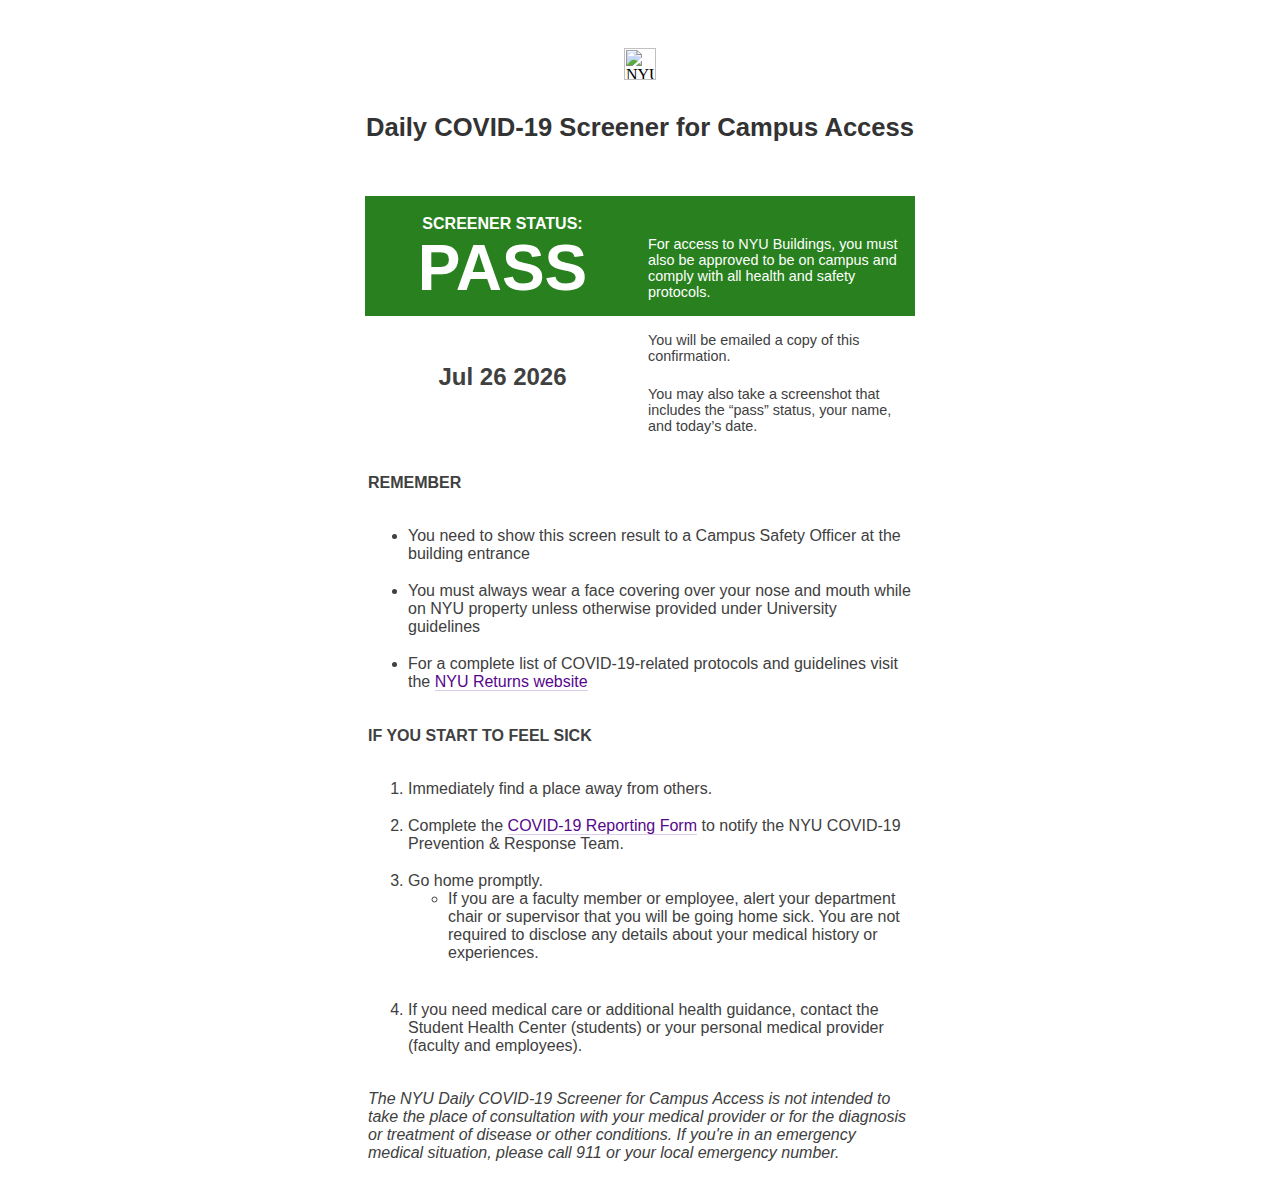
==== dailyscreener.html @ 19752bf8 "Add files via upload" ====
<html class="JFEScope" lang="EN"><head>
    <meta charset="UTF-8">
    <meta http-equiv="X-UA-Compatible" content="IE=edge">
    <meta name="apple-mobile-web-app-capable" content="yes">
    <meta name="mobile-web-app-capable" content="yes">
    <title>NYU Daily COVID-19 Screener for Campus Access</title>
    
    <link rel="dns-prefetch" href="//co1.qualtrics.com/WRQualtricsShared/">
    <link rel="preconnect" href="//co1.qualtrics.com/WRQualtricsShared/">
    
    <meta name="description" content="NYU's COVID-19 screener to be used daily by those NYU community members explicitly allowed to be on site if they pass.">
    <meta name="robots" content="noindex">
    <meta id="meta-viewport" name="viewport" content="width=device-width, initial-scale=1, minimum-scale=1, maximum-scale=2.5">
    <meta property="og:title" content="NYU Daily COVID-19 Screener for Campus Access">
    <meta property="og:description" content="">
    
    
    <link rel="apple-touch-icon-precomposed" href="/brand-management/apple-touch-icon">
    
    <script>(function(w) {
    'use strict';
    if (w.history && w.history.replaceState) {
      var path = w.location.pathname;
      var jfePathRegex = /^\/jfe\d+\//;
  
      if (jfePathRegex.test(path)) {
        w.history.replaceState(null, null, w.location.href.replace(path, path.replace(jfePathRegex, '/jfe/')));
      }
    }
  })(window);
  var redirectHour = 23;
  var redirectMinute = 59;
  var redirectURL = "https://www.nyu.edu/nyureturns/dailyscreener";
  setInterval(timeCheck, 15000);
  function timeCheck () {
      var currentDate = new Date();
      if (currentDate.getHours() == redirectHour &&
      currentDate.getMinutes() == redirectMinute){beginAgain () ;}
      }
  function beginAgain () {
      window.location.replace(redirectURL);
      }
  </script><script data-runid="48819902515536384">
  //TM6 Question Text Cell Padding
      //JFE
      Page.on('ready:imagesLoaded',function() {
          var t = jQuery(".QuestionText table");
        for (i=0; i<t.length; i++) {
          if (t[i].cellPadding != undefined) {
            var p = t[i].cellPadding + "px";
            t.eq(i).find("th").css("padding",p);
            t.eq(i).find("td").css("padding",p);
          }
        }
      });
      //SE
      jQuery(window).load(function() {
          if (jQuery("div").hasClass("JFE") == false) {
          var t = jQuery(".QuestionText table");
          for (i=0; i<t.length; i++) {
            if (t[i].cellPadding != undefined) {
              var p = t[i].cellPadding + "px";
              t.eq(i).find("th").css("padding",p);
              t.eq(i).find("td").css("padding",p);
            }
          }
          };
      });
  //TM21 iOS Text Box Width Fix
      //JFE
      Page.on('ready:imagesLoaded',function() {
          function isIE () {
            var myNav = navigator.userAgent.toLowerCase();
            return (myNav.indexOf('msie') != -1) ? parseInt(myNav.split('msie')[1]) : false;
          }
          if (!isIE()) {
              var mq = window.matchMedia( "(max-width: 480px)" );
              if (mq.matches == true) {
                  jQuery(".Skin .MC .TextEntryBox").css("width","100%");
                  jQuery(".Skin .TE .ESTB .InputText").css("width","100%");
                  jQuery(".Skin .TE .FORM .InputText").css("width","100%");
                  jQuery(".Skin .TE .ML .InputText").css("width","100%");
                  jQuery(".Skin .TE .PW .InputText").css("width","100%");
                  jQuery(".Skin .TE .SL .InputText").css("width","100%");
              };
          };
      });
      //SE
      jQuery(window).load(function() {
          function isIE () {
            var myNav = navigator.userAgent.toLowerCase();
            return (myNav.indexOf('msie') != -1) ? parseInt(myNav.split('msie')[1]) : false;
          }
          if (!isIE()) {
              var mq = window.matchMedia( "(max-width: 480px)" );
              if (jQuery("div").hasClass("JFE") == false && mq.matches == true) {
                  jQuery(".Skin .MC .TextEntryBox").css("width","100%");
                  jQuery(".Skin .TE .ESTB .InputText").css("width","100%");
                  jQuery(".Skin .TE .FORM .InputText").css("width","100%");
                  jQuery(".Skin .TE .ML .InputText").css("width","100%");
                  jQuery(".Skin .TE .PW .InputText").css("width","100%");
                  jQuery(".Skin .TE .SL .InputText").css("width","100%");
              };
          };
      });
  </script><script data-runid="48819902515536384">
  //Wrapping up those pesky SE labels like Christmas
  jQuery(window).load(function() {
          if (jQuery("div").hasClass("JFE") == false) {
          var mcs = jQuery(".Skin .MC span.LabelWrapper");
              for (i = 0; i < mcs.length; i++) {
                  mcs.eq(i).find("label").wrapInner("<span></span>");
              }
      };
  });
  </script><script data-runid="48819902515536384">
      Page.on('ready:imagesLoaded',function() {
      if (jQuery(".ProgressBarContainer label").length != 0  && jQuery(".SystemEndOfSurvey").length == 0){
  jQuery("#ProgressBar").addClass("verbose");
      }
      });
  </script></head>
  <body id="SurveyEngineBody" style="direction: inherit;" data-new-gr-c-s-check-loaded="14.1056.0" data-gr-ext-installed="">
    <noscript><style>#pace{display: none;}</style><div style="padding:8px 15px;font-family:Helvetica,Arial,sans-serif;background:#fcc;border:1px solid #c55">Javascript is required to load this page.</div></noscript>
    
    <style type="text/css">.pace{-webkit-pointer-events:none;pointer-events:none;-webkit-user-select:none;-moz-user-select:none;user-select:none}.pace-inactive{display:none}.pace .pace-progress{background:#007ac0;position:fixed;z-index:2000;top:0;left:0;height:2px;-webkit-transition:width 1s;-moz-transition:width 1s;-o-transition:width 1s;transition:width 1s}.pace .pace-progress-inner{display:block;position:absolute;right:0;width:100px;height:100%;box-shadow:0 0 10px #007ac0,0 0 5px #007ac0;opacity:1;-webkit-transform:rotate(3deg) translate(0,-4px);-moz-transform:rotate(3deg) translate(0,-4px);-ms-transform:rotate(3deg) translate(0,-4px);-o-transform:rotate(3deg) translate(0,-4px);transform:rotate(3deg) translate(0,-4px)}.pace .pace-activity{display:block;position:fixed;z-index:2000;top:30%;right:50%;width:50px;height:50px;border:8px solid transparent;border-top-color:#007ac0;border-left-color:#007ac0;border-radius:80px;-webkit-animation:pace-spinner 1s linear infinite;-moz-animation:pace-spinner 1s linear infinite;-ms-animation:pace-spinner 1s linear infinite;-o-animation:pace-spinner 1s linear infinite;animation:pace-spinner 1s linear infinite;margin:-33px -33px 0 0;box-sizing:border-box}@-webkit-keyframes pace-spinner{0%{-webkit-transform:rotate(0);transform:rotate(0)}100%{-webkit-transform:rotate(360deg);transform:rotate(360deg)}}@-moz-keyframes pace-spinner{0%{-moz-transform:rotate(0);transform:rotate(0)}100%{-moz-transform:rotate(360deg);transform:rotate(360deg)}}@-o-keyframes pace-spinner{0%{-o-transform:rotate(0);transform:rotate(0)}100%{-o-transform:rotate(360deg);transform:rotate(360deg)}}@-ms-keyframes pace-spinner{0%{-ms-transform:rotate(0);transform:rotate(0)}100%{-ms-transform:rotate(360deg);transform:rotate(360deg)}}@keyframes pace-spinner{0%{transform:rotate(0)}100%{transform:rotate(360deg)}}
  </style>
  
  
  <link id="rtlStyles" rel="stylesheet" type="text/css">
  <style id="customStyles">select {
      -webkit-appearance: none;
      -moz-appearance: none;
      appearance: none;
      background: #fbfbfb url(https://www.nyu.edu/etc/designs/nyuseventy/clientlib/assets/img/select_input_caret.png) no-repeat center right .75rem;
      font: 400 .86667rem"Gotham SSm A", "Gotham SSm B", sans-serif;
      color: #5c5c5c;
      padding: 0 2rem 0 .45rem;
      height: 3rem;
      line-height: 3rem;
      border: 1px solid #ddd4d4;
      border-radius: 0;
      -webkit-box-sizing: border-box;
      box-sizing: border-box;
      text-overflow: ellipsis;
      margin-bottom: 1rem
  }
  select:-moz-focusring {
      color: transparent;
      text-shadow: 0 0 0 #000
  }
  input[type=password],
  input[type=text] {
      width: 100%;
      display: block;
      padding: 1rem .666666666666667rem;
      font: 400 1rem"Gotham SSm A", "Gotham SSm B", sans-serif;
      color: #5c5c5c;
      background: #fbfbfb;
      border: 1px solid #ddd4d4;
      height: 3rem;
      -webkit-box-sizing: border-box;
      box-sizing: border-box;
      border-radius: 0;
      margin: .33333333333333rem 0 .666666666666667rem;
      -webkit-appearance: none
  }
  input[type=password]:focus,
  input[type=text]:focus {
      background: #e4e4e4
  }
  input[type=password]:disabled,
  input[type=text]:disabled {
      background-image: url([data-uri]);
      border: 0
  }
  input[type=password]:disabled>*,
  input[type=text]:disabled>* {
      display: none!important
  }
  input[type=password]:disabled::after,
  input[type=text]:disabled::after {
      content: ""
  }
  input[type=password].error,
  input[type=text].error {
      padding: 1rem 2.33333333333333rem 1rem .666666666666667rem;
      border: 2px solid #cb0200;
      background-image: url([data-uri])!important;
      background-position: 96% 50%;
      background-repeat: no-repeat
  }
  input[type=password].valid,
  input[type=text].valid {
      padding: 1rem 2.33333333333333rem 1rem .666666666666667rem;
      border: 2px solid #489141;
      background-image: url([data-uri])!important;
      background-position: 96% 50%;
      background-repeat: no-repeat
  }
  input[type=date] {
      width: 100%;
      display: block;
      padding: .9rem .666666666666667rem;
      font: 400 .9rem"Gotham SSm A", "Gotham SSm B", sans-serif;
      color: #5c5c5c;
      background: #fbfbfb;
      border: 1px solid #ddd4d4;
      height: 3rem;
      -webkit-box-sizing: border-box;
      box-sizing: border-box;
      border-radius: 0;
      margin: .33333333333333rem 0 .666666666666667rem;
      -webkit-appearance: none
  }
  input[type=date]::-webkit-calendar-picker-indicator,
  input[type=date]::-webkit-inner-spin-button {
      display: none;
      -webkit-appearance: none
  }
  input[type=date]:focus {
      background: #e4e4e4
  }
  .caret-submit {
      font-size: 1.0666666666666667rem;
      font-weight: 500;
      padding: .933333333333333rem 1rem .8666666666666667rem;
      -webkit-box-sizing: border-box;
      box-sizing: border-box;
      text-transform: uppercase;
      background: 0 0;
      border: .06667rem solid #57068c;
      display: block;
      margin-top: .666666666666667rem;
      text-align: center;
      width: 100%;
      color: #57068c
  }
  .caret-submit::after {
      content: "\e811";
      font-family: icomoon;
      font-size: 1.0666666666666667rem;
      margin-left: .133333333333333rem;
      display: inline-block;
      cursor: pointer;
      vertical-align: middle;
      font-weight: 400;
      position: relative;
      bottom: .133333333333333rem;
      width: 1rem
  }
  .range {
      border: 0;
      padding: 0;
      margin: 1rem 0 0;
      min-width: inherit
  }
  .range legend {
      padding: 0
  }
  .range label {
      display: block;
      margin-top: .666666666666667rem
  }
  .range .datepicker label {
      -webkit-box-align: center;
      -ms-flex-align: center;
      align-items: center;
      display: -webkit-box;
      display: -ms-flexbox;
      display: flex;
      font-weight: 400;
      margin-bottom: .333333333333334rem
  }
  .range .datepicker label::before {
      background-position: center;
      color: #57068c;
      content: "\e900";
      font-family: icomoon;
      font-size: 1.6rem;
      width: 1.33333333333333rem;
      margin-right: .75rem
  }
  .range .datepicker input[type=date] {
      width: 100%
  }
  label:not(.x-form-item-label):not(.x-form-cb-label-hidden),
  legend {
      font: 700 1rem"Gotham SSm A", "Gotham SSm B", sans-serif;
      color: #404040
  }
  label:not(.x-form-item-label):not(.x-form-cb-label-hidden).required-field::after,
  legend.required-field::after {
      content: "*";
      display: inline-block;
      vertical-align: top;
      color: #cb0200;
      font-size: .8666666666666667rem;
      margin-left: .33333333333333rem
  }
  label.required-field::after {
      content: "*";
      display: inline-block;
      vertical-align: top;
      color: #cb0200;
      font-size: .8666666666666667rem;
      margin-left: .33333333333333rem
  }
  fieldset {
      border: 0;
      margin: 0;
      min-width: 0
  }
  .form {
      -webkit-box-sizing: border-box;
      box-sizing: border-box;
      display: block;
      padding: 1rem;
      width: 100%
  }
  .form .special {
      display: none
  }
  .form h3 {
      margin: 0;
      line-height: 150%
  }
  .form h5 {
      margin: 0;
      line-height: 150%
  }
  .form .form-titles {
      margin: 0 0 .666666666666667rem 0
  }
  .form button {
      font-family: "Gotham SSm A", "Gotham SSm B", sans-serif;
      font-weight: 500;
      display: inline-block;
      -webkit-box-sizing: border-box;
      box-sizing: border-box;
      max-width: 30rem;
      padding: .733333333333333rem 1.33333333333333rem!important;
      text-decoration: none;
      color: #57068c;
      border: 1px solid #57068c;
      background: #fff;
      cursor: pointer
  }
  .form button.caret-submit {
      width: auto
  }
  .form button:hover {
      color: #fff;
      background: #57068c
  }
  .form a, .Skin a {
      color: #57068c;
      cursor: pointer;
      font-size: 1rem;
      text-decoration: none;
      border-bottom: 1px solid rgba(87, 6, 140, 0.2);
  }
  .form a:visited, .Skin a:visited {
      color: #57068c
  }
  .form a:hover, .Skin a:hover {
      color: #330662;
      text-decoration: none;
      border-bottom: 1px solid #57068c;
  }
  .form a.form-submit {
      color: #57068c;
      text-transform: uppercase;
      font: 500 1.06667rem"Gotham SSm A", "Gotham SSm B", sans-serif;
      padding: .933333333333333rem;
      -webkit-box-sizing: border-box;
      box-sizing: border-box;
      background: #fff;
      border: 1px solid #57068c;
      margin: 1rem 0 2rem;
      text-decoration: none;
      display: inline-block
  }
  .form a.form-submit::after {
      content: "ï”";
      color: #57068c;
      font: 200 1rem FontAwesome;
      margin-left: .33333333333333rem;
      display: inline-block;
      cursor: pointer
  }
  .form a.form-submit:hover {
      color: #fff;
      background: #57068c;
      text-decoration: none
  }
  .form a.form-submit:hover::after {
      content: "ï”";
      color: #fff;
      font-family: FontAwesome;
      font-size: 1rem
  }
  .form a.form-submit:active {
      background: #330662
  }
  .form a.form-submit.click {
      color: #fff;
      background: #330662;
      text-decoration: none
  }
  .form a.form-submit.click::after {
      color: #fff
  }
  .form div {
      line-height: 150%
  }
  .form span.error-message,
  .form span.valid-message {
      font: 700 1rem"Gotham SSm A", "Gotham SSm B", sans-serif;
      display: block;
      color: #cb0200;
      margin: 0 0 .666666666666667rem
  }
  .form span.valid-message {
      color: #489141
  }
  .form input {
      margin-bottom: 1rem
  }
  .form textarea {
      background: #fbfbfb;
      border: 1px solid #ddd4d4;
      border-radius: 0;
      color: #5c5c5c;
      display: block;
      font: 400 1rem"Gotham SSm A", "Gotham SSm B", sans-serif;
      height: 6.666666666666667rem;
      resize: none;
      overflow: auto;
      outline: 0;
      padding: 1rem .666666666666667rem;
      width: calc(100% - 1.666666666666667rem)
  }
  .form textarea:focus {
      outline: 3px solid #3dbbdb;
      background: #e4e4e4
  }
  .form textarea.error {
      border: 2px solid #cb0200
  }
  .form textarea.valid {
      border: 2px solid #489141
  }
  .form input[type=password] {
      color: #57068c
  }
  
  
  .Skin .QuestionOuter {
      padding-bottom: 0
  }
  .Skin .SkinInner {
      padding-top: 40px !important
  }
  .Skin div.EndOfSurvey {
      padding: 0 20px;
  }
  
  .Skin .QuestionText h1, .Skin #Header h1, .Skin .QuestionText h2, .Skin .QuestionText h3, .Skin .QuestionText h4, .Skin .QuestionText h5, .Skin .QuestionText h6 {
      padding-bottom: .85rem;
      font-weight: 700;
      line-height: 115%;
      color: #333333;
      }
  .Skin .QuestionText h1, .Skin #Header h1 {
      font-size: 1.6rem;
      }
  .Skin .QuestionText h2 {
      font-size: 1.4rem;
      }
  .Skin .QuestionText h3 {
      font-size: 1.3rem;
      }
  .Skin .QuestionText h4 {
      font-size: 1.2rem;
      }
  .Skin .QuestionText h5 {
      font-size: 1.1rem;
      }
  .Skin .QuestionText h6 {
      font-size: 1rem;
      font-weight: bold;
      font-style: italic;
      }
  em {
      font-style: italic;
      }
  .Skin #Header,
  .Skin .EndOfSurvey,
  .Skin .QuestionText,
  .Skin .QuestionText li, .Skin .EndOfSurvey li,
  .Skin .QuestionText p, .Skin .EndOfSurvey p {
      padding-bottom: 1.2rem;
      font-size: 1rem;
      font-family: "Gotham SSm A", "Gotham SSm B", sans-serif;
      color: #404040!important
  }
  .Skin .QuestionText ul {
      margin: 0;
  }
  .Skin .MC .QuestionText {
      font-weight: 700
  }
  .Skin .labelWrapper>span {
      font-weight: 400!important
  }
  .Skin .QuestionText {
      padding: 15px 15px 5px 15px!important
  }
  .Skin .QuestionBody {
      padding-bottom: 15px!important;
      padding-left: 15px!important;
      padding-right: 15px!important
  }
  .Skin select {
      min-width: 250px!important
  }
  .Skin #ProgressBar {
      margin-top: 0!important
  }
  .Skin .NextButton,
  .Skin .PreviousButton,
  .Skin input[type=button] {
      background-color: #57068c!important;
      color: #fff!important;
      border: none!important;
      border-radius: 0!important;
      font-family: "Gotham SSm A", "Gotham SSm B", sans-serif!important;
      margin: 3px !important;
  }
  .Skin .TE textarea:focus, .Skin input.TextEntryBox:focus, .Skin input[type=password]:focus, .Skin input[type=search]:focus, .Skin input[type=text]:focus, .Skin input[type=button]:focus, .Skin select:focus, .Skin textarea:focus, .Skin a:focus {
      outline: 3px solid #3dbbdb !important;
  }
  .Skin input[type="radio"]:focus {
      clip: auto;
  }
  .Skin label.MultipleAnswer,
  .Skin label.SingleAnswer {
      background: 0 0!important
  }
  .Skin label.MultipleAnswer>span,
  .Skin label.SingleAnswer>span {
      font-weight: 400
  }
  .Skin label.SingleAnswer>span::before {
      top: 22px!important;
      left: 14px!important;
      background-color: #fff!important;
      width: 17px!important;
      height: 17px!important
  }
  .Skin label.SingleAnswer.q-checked.q-focused>span::before,
  .Skin label.SingleAnswer.q-checked>span::before {
      border-color: #57068c!important;
      background-color: #57068c!important
  }
  .Skin label.MultipleAnswer>span::before {
      top: 20px!important;
      left: 15px!important;
      background-color: #fff!important;
      width: 15px!important;
      height: 15px!important
  }
  .Skin label.MultipleAnswer.q-checked>span::before {
      border-color: #57068c!important;
      background-color: #57068c!important
  }
  .Skin .MC label.q-checkbox {
      display: none!important
  }
  .Skin input,
  .Skin textarea {
      background-color: #fbfbfb!important;
      border: 1px solid #949494!important
  }
  .Skin .MC li>input {
      width: 20px!important;
      height: 20px!important;
      left: 10px;
      vertical-align: middle;
      margin-right: 10px;
      border-radius: 3px;
      border: 1px solid #9b9b9b;
      border-image: initial;
      background: #fbfbfb!important;
      display: block!important;
      margin: 12px 4px;
      position: absolute!important;
      opacity: 1!important
  }
  .Skin .MC li>input:focus {
      outline: 3px solid #3dbbdb!important
  }
  .Skin #Header {
      padding-top: 1rem !important
      }
  .Skin #Footer {
      margin-top: 0!important
  }
  div#Plug {
      height: 0;
      overflow: hidden
  }
  
  
  @media screen and (max-width: 62rem) {
      .form a {
          font-size: .8666666666666667rem
      }
      .Skin .SkinInner {
          padding-top: 0px !important
      }
  }
  </style>
  
  <style>
  .JFEScope .questionFocused   .advanceButtonContainer {transition:opacity .3s!important;visibility:unset;opacity:1}
  .JFEScope .questionUnfocused .advanceButtonContainer, .advanceButtonContainer {transition:opacity .3s!important;visibility:hidden;opacity:0}
  .Skin .Bipolar .bipolar-mobile-header, .Skin .Bipolar .desktop .bipolar-mobile-header, .Skin .Bipolar .mobile .ColumnLabelHeader {display: none}
  
   /* Hide mobile preview scrollbar for Chrome, Safari and Opera */
  html.MobilePreviewFrame::-webkit-scrollbar { display: none; }
  
  /* Hide mobile preview scrollbar for IE and Edge */
  html.MobilePreviewFrame { -ms-overflow-style: none; scrollbar-width: none; }
  </style>
  <style type="text/css">.accessibility-hidden{height:0;width:0;overflow:hidden;position:absolute;left:-999px}</style>
  
  <div id="polite-announcement" class="accessibility-hidden" aria-live="polite" aria-atomic="true">Page Loaded</div>
  <div id="assertive-announcement" class="accessibility-hidden" aria-live="assertive" role="alert" aria-atomic="true"></div>
  
  <div class="JFE" id="P_1649943908616"><div class="JFEContent SkinV2 webkit CSS3"><form id="Page" name="Page" class="Page ActivePage" data-testid="page-ready">
  <meta name="HandheldFriendly" content="true">
  <meta name="viewport" content="user-scalable = yes, maximum-scale=10, minimum-scale=1, initial-scale = 1, width = device-width">
  <div class="Skin">
      <div id="Overlay"></div>
      <div id="Wrapper">
  
          <div class="SkinInner">
              <div id="LogoContainer">
                  <div id="Logo"></div>
              </div>
              
              <div id="HeaderContainer">
                  <div id="BrandingHeader">
  <center><img alt="NYU" src="https://nyushc.co1.qualtrics.com/ControlPanel/Graphic.php?IM=IM_73SlIHCeAgz9H1z" style="height: 32px!important;" data-image-state="ready"></center>
  </div>
                  <div id="Header" role="banner"><center><h1>Daily COVID-19 Screener for Campus Access</h1></center>
  </div>
              </div>
              <div id="SkinContent">
                  <div id="Questions" role="main"><div id="EndOfSurvey" aria-live="polite" class="END_OF_SURVEY EndOfSurvey BorderColor "><meta name="viewport" content="width=device-width, initial-scale=1.0">
  <table role="presentation" width="100%">
      <tbody>
          <tr>
              <td>
              <table role="presentation" style="max-width: 550px; margin: 0 auto; font-family: 'Gotham SSm A', 'Gotham SSm B', Helvetica, Arial, sans-serif; border: none; border-collapse: collapse;">
                  <tbody>
                      <tr style="background: #28811e;">
                          <td style="margin: 0; text-align: center; padding: 1rem 0;" valign="middle" width="50%">
                          <h1 style="font-weight: bold; font-size: 1rem; line-height: 1.5rem; color: #fff; text-transform: uppercase; margin: 0;">Screener Status:<br>
                          <span style="font-size: 4rem; line-height: 4rem; ">Pass</span></h1>
                          </td>
                          <td style="padding: 1rem 0;" valign="bottom" width="50%">
                          <p style="color: #ffffff!important; font-size: .9rem; padding: 0 .5rem;">For access to NYU Buildings, you must also be approved to be on campus and comply with all health and safety protocols.</p>
                          </td>
                      </tr>
                      <tr>
                          <td style="padding: 1rem 0;" valign="middle">
                          <p class = "realname" style="font-weight: bold; font-size: 1.5rem; line-height: 100%; margin: 0; padding-bottom: .5rem; text-align: center;"></p>
  
                          <p class = "realdate" style="font-weight: bold; font-size: 1.5rem; line-height: 100%; margin: 0; text-align: center;" valign="middle"></p>
                          </td>
                          <td style="padding: 1rem 0;">
                          <p style="font-size: .9rem; padding: 0 .5rem .5rem .5rem;">You will be emailed a copy of this confirmation.</p>
  
                          <p style="font-size: .9rem; padding: 0 .5rem;">You may also take a screenshot that includes the “pass” status, your name, and today’s date.</p>
                          </td>
                      </tr>
                  </tbody>
              </table>
              </td>
          </tr>
      </tbody>
  </table>
  
  <table role="presentation" width="100%">
      <tbody>
          <tr>
              <td>
              <table role="presentation" style="margin: 0 auto; max-width: 550px; font-family: 'Gotham SSm A', 'Gotham SSm B', Helvetica, Arial, sans-serif; color: #333;">
                  <tbody>
                      <tr>
                          <td>
                          <p style="padding-top: 15px;"><strong style="text-transform: uppercase">Remember</strong></p>
  
                          <ul>
                              <li>You need to show this screen result to a Campus Safety Officer at the building entrance</li>
                              <li>You must always wear a face covering over your nose and mouth while on NYU property unless otherwise provided under University guidelines</li>
                              <li>For a complete list of COVID-19-related protocols and guidelines visit the <a href="https://www.nyu.edu/nyureturns">NYU Returns website</a></li>
                          </ul>
  
                          <p><strong style="text-transform: uppercase">If You Start To Feel Sick</strong></p>
  
                          <ol>
                              <li>Immediately find a place away from others.</li>
                              <li>Complete the <a href="https://www.nyu.edu/coronavirus/reporting">COVID-19 Reporting Form</a> to notify the NYU COVID-19 Prevention &amp; Response Team.</li>
                              <li>Go home promptly.
                              <ul>
                                  <li>If you are a faculty member or employee, alert your department chair or supervisor that you will be going home sick. You are not required to disclose any details about your medical history or experiences.</li>
                              </ul>
                              </li>
                              <li>If you need medical care or additional health guidance, contact the Student Health Center (students) or your personal medical provider (faculty and employees).</li>
                          </ol>
  
                          <p><em>The NYU Daily COVID-19 Screener for Campus Access is not intended to take the place of consultation with your medical provider or for the diagnosis or treatment of disease or other conditions. If you're in an emergency medical situation, please call 911 or your local emergency number.</em></p>
                          </td>
                      </tr>
                  </tbody>
              </table>
              </td>
          </tr>
      </tbody>
  </table>
  </div><div id="SI_4IRI7E7Didzz5Nr"></div></div>
                  <div id="Buttons" role="navigation"></div>
              </div>
              <div id="ProgressBar"></div>
          </div>
          <div id="Footer" role="contentinfo"></div>
          
          <div id="PushStickyFooter"></div>
      </div>
      <div id="Plug" style="display:block !important;"><a style="display:block !important;" href="https://www.qualtrics.com/powered-by-qualtrics/?utm_source=internal%2Binitiatives&amp;utm_medium=survey%2Bpowered%2Bby%2Bqualtrics&amp;utm_content=nyushc&amp;utm_survey_id=SV_515wVHTcq6PLe5w" target="_blank" aria-label="Powered by Qualtrics: Learn more about Qualtrics in a new tab">Powered by Qualtrics</a></div>
  </div>
  <script src="main.js"></script>
  
  
  
  
  <style>select {
      -webkit-appearance: none;
      -moz-appearance: none;
      appearance: none;
      background: #fbfbfb url(https://www.nyu.edu/etc/designs/nyuseventy/clientlib/assets/img/select_input_caret.png) no-repeat center right .75rem;
      font: 400 .86667rem"Gotham SSm A", "Gotham SSm B", sans-serif;
      color: #5c5c5c;
      padding: 0 2rem 0 .45rem;
      height: 3rem;
      line-height: 3rem;
      border: 1px solid #ddd4d4;
      border-radius: 0;
      -webkit-box-sizing: border-box;
      box-sizing: border-box;
      text-overflow: ellipsis;
      margin-bottom: 1rem
  }
  select:-moz-focusring {
      color: transparent;
      text-shadow: 0 0 0 #000
  }
  input[type=password],
  input[type=text] {
      width: 100%;
      display: block;
      padding: 1rem .666666666666667rem;
      font: 400 1rem"Gotham SSm A", "Gotham SSm B", sans-serif;
      color: #5c5c5c;
      background: #fbfbfb;
      border: 1px solid #ddd4d4;
      height: 3rem;
      -webkit-box-sizing: border-box;
      box-sizing: border-box;
      border-radius: 0;
      margin: .33333333333333rem 0 .666666666666667rem;
      -webkit-appearance: none
  }
  input[type=password]:focus,
  input[type=text]:focus {
      background: #e4e4e4
  }
  input[type=password]:disabled,
  input[type=text]:disabled {
      background-image: url([data-uri]);
      border: 0
  }
  input[type=password]:disabled>*,
  input[type=text]:disabled>* {
      display: none!important
  }
  input[type=password]:disabled::after,
  input[type=text]:disabled::after {
      content: ""
  }
  input[type=password].error,
  input[type=text].error {
      padding: 1rem 2.33333333333333rem 1rem .666666666666667rem;
      border: 2px solid #cb0200;
      background-image: url([data-uri])!important;
      background-position: 96% 50%;
      background-repeat: no-repeat
  }
  input[type=password].valid,
  input[type=text].valid {
      padding: 1rem 2.33333333333333rem 1rem .666666666666667rem;
      border: 2px solid #489141;
      background-image: url([data-uri])!important;
      background-position: 96% 50%;
      background-repeat: no-repeat
  }
  input[type=date] {
      width: 100%;
      display: block;
      padding: .9rem .666666666666667rem;
      font: 400 .9rem"Gotham SSm A", "Gotham SSm B", sans-serif;
      color: #5c5c5c;
      background: #fbfbfb;
      border: 1px solid #ddd4d4;
      height: 3rem;
      -webkit-box-sizing: border-box;
      box-sizing: border-box;
      border-radius: 0;
      margin: .33333333333333rem 0 .666666666666667rem;
      -webkit-appearance: none
  }
  input[type=date]::-webkit-calendar-picker-indicator,
  input[type=date]::-webkit-inner-spin-button {
      display: none;
      -webkit-appearance: none
  }
  input[type=date]:focus {
      background: #e4e4e4
  }
  .caret-submit {
      font-size: 1.0666666666666667rem;
      font-weight: 500;
      padding: .933333333333333rem 1rem .8666666666666667rem;
      -webkit-box-sizing: border-box;
      box-sizing: border-box;
      text-transform: uppercase;
      background: 0 0;
      border: .06667rem solid #57068c;
      display: block;
      margin-top: .666666666666667rem;
      text-align: center;
      width: 100%;
      color: #57068c
  }
  .caret-submit::after {
      content: "\e811";
      font-family: icomoon;
      font-size: 1.0666666666666667rem;
      margin-left: .133333333333333rem;
      display: inline-block;
      cursor: pointer;
      vertical-align: middle;
      font-weight: 400;
      position: relative;
      bottom: .133333333333333rem;
      width: 1rem
  }
  .range {
      border: 0;
      padding: 0;
      margin: 1rem 0 0;
      min-width: inherit
  }
  .range legend {
      padding: 0
  }
  .range label {
      display: block;
      margin-top: .666666666666667rem
  }
  .range .datepicker label {
      -webkit-box-align: center;
      -ms-flex-align: center;
      align-items: center;
      display: -webkit-box;
      display: -ms-flexbox;
      display: flex;
      font-weight: 400;
      margin-bottom: .333333333333334rem
  }
  .range .datepicker label::before {
      background-position: center;
      color: #57068c;
      content: "\e900";
      font-family: icomoon;
      font-size: 1.6rem;
      width: 1.33333333333333rem;
      margin-right: .75rem
  }
  .range .datepicker input[type=date] {
      width: 100%
  }
  label:not(.x-form-item-label):not(.x-form-cb-label-hidden),
  legend {
      font: 700 1rem"Gotham SSm A", "Gotham SSm B", sans-serif;
      color: #404040
  }
  label:not(.x-form-item-label):not(.x-form-cb-label-hidden).required-field::after,
  legend.required-field::after {
      content: "*";
      display: inline-block;
      vertical-align: top;
      color: #cb0200;
      font-size: .8666666666666667rem;
      margin-left: .33333333333333rem
  }
  label.required-field::after {
      content: "*";
      display: inline-block;
      vertical-align: top;
      color: #cb0200;
      font-size: .8666666666666667rem;
      margin-left: .33333333333333rem
  }
  fieldset {
      border: 0;
      margin: 0;
      min-width: 0
  }
  .form {
      -webkit-box-sizing: border-box;
      box-sizing: border-box;
      display: block;
      padding: 1rem;
      width: 100%
  }
  .form .special {
      display: none
  }
  .form h3 {
      margin: 0;
      line-height: 150%
  }
  .form h5 {
      margin: 0;
      line-height: 150%
  }
  .form .form-titles {
      margin: 0 0 .666666666666667rem 0
  }
  .form button {
      font-family: "Gotham SSm A", "Gotham SSm B", sans-serif;
      font-weight: 500;
      display: inline-block;
      -webkit-box-sizing: border-box;
      box-sizing: border-box;
      max-width: 30rem;
      padding: .733333333333333rem 1.33333333333333rem!important;
      text-decoration: none;
      color: #57068c;
      border: 1px solid #57068c;
      background: #fff;
      cursor: pointer
  }
  .form button.caret-submit {
      width: auto
  }
  .form button:hover {
      color: #fff;
      background: #57068c
  }
  .form a, a {
      color: #57068c;
      cursor: pointer;
      text-decoration: none;
      border-bottom: 1px solid rgba(87, 6, 140, 0.2);
  }
  .form a:visited, a:visited {
      color: #57068c
  }
  .form a:hover, a:hover {
      color: #330662;
      text-decoration: none;
      border-bottom: 1px solid #57068c;
  }
  .form a.form-submit {
      color: #57068c;
      text-transform: uppercase;
      font: 500 1.06667rem"Gotham SSm A", "Gotham SSm B", sans-serif;
      padding: .933333333333333rem;
      -webkit-box-sizing: border-box;
      box-sizing: border-box;
      background: #fff;
      border: 1px solid #57068c;
      margin: 1rem 0 2rem;
      text-decoration: none;
      display: inline-block
  }
  .form a.form-submit::after {
      content: "ï”";
      color: #57068c;
      font: 200 1rem FontAwesome;
      margin-left: .33333333333333rem;
      display: inline-block;
      cursor: pointer
  }
  .form a.form-submit:hover {
      color: #fff;
      background: #57068c;
      text-decoration: none
  }
  .form a.form-submit:hover::after {
      content: "ï”";
      color: #fff;
      font-family: FontAwesome;
      font-size: 1rem
  }
  .form a.form-submit:active {
      background: #330662
  }
  .form a.form-submit.click {
      color: #fff;
      background: #330662;
      text-decoration: none
  }
  .form a.form-submit.click::after {
      color: #fff
  }
  .form div {
      line-height: 150%
  }
  .form span.error-message,
  .form span.valid-message {
      font: 700 1rem"Gotham SSm A", "Gotham SSm B", sans-serif;
      display: block;
      color: #cb0200;
      margin: 0 0 .666666666666667rem
  }
  .form span.valid-message {
      color: #489141
  }
  .form input {
      margin-bottom: 1rem
  }
  .form textarea {
      background: #fbfbfb;
      border: 1px solid #ddd4d4;
      border-radius: 0;
      color: #5c5c5c;
      display: block;
      font: 400 1rem"Gotham SSm A", "Gotham SSm B", sans-serif;
      height: 6.666666666666667rem;
      resize: none;
      overflow: auto;
      outline: 0;
      padding: 1rem .666666666666667rem;
      width: calc(100% - 1.666666666666667rem)
  }
  .form textarea:focus {
      outline: 3px solid #3dbbdb;
      background: #e4e4e4
  }
  .form textarea.error {
      border: 2px solid #cb0200
  }
  .form textarea.valid {
      border: 2px solid #489141
  }
  .form input[type=password] {
      color: #57068c
  }
  
  
  .QuestionOuter {
      padding-bottom: 0
  }
  .SkinInner {
      padding-top: 40px !important
  }
  div.EndOfSurvey {
      padding: 0 20px;
  }
  
  .QuestionText h1, #Header h1, .QuestionText h2, .QuestionText h3, .QuestionText h4, .QuestionText h5, .QuestionText h6 {
      padding-bottom: .85rem;
      font-weight: 700;
      line-height: 115%;
      color: #333333;
      }
  .QuestionText h1, #Header h1 {
      font-size: 1.6rem;
      padding-bottom: .5rem;
      }
  .QuestionText h2 {
      font-size: 1.4rem;
      }
  .QuestionText h3 {
      font-size: 1.3rem;
      }
  .QuestionText h4 {
      font-size: 1.2rem;
      }
  .QuestionText h5 {
      font-size: 1.1rem;
      }
  .QuestionText h6 {
      font-size: 1rem;
      font-weight: bold;
      font-style: italic;
      }
  em {
      font-style: italic;
      }
  #Header,
  .EndOfSurvey,
  .QuestionText,
  .QuestionText li, .EndOfSurvey li,
  .QuestionText p, .EndOfSurvey p {
      padding-bottom: 1.2rem;
      font-size: 1rem;
      font-family: "Gotham SSm A", "Gotham SSm B", sans-serif;
      color: #404040!important
  }
  .QuestionText ul {
      margin: 0;
  }
  .MC .QuestionText {
      font-weight: 700
  }
  .labelWrapper>span {
      font-weight: 400!important
  }
  .QuestionText {
      padding: 15px 15px 5px 15px!important
  }
  .QuestionBody {
      padding-bottom: 15px!important;
      padding-left: 15px!important;
      padding-right: 15px!important
  }
  select {
      min-width: 250px!important
  }
  #ProgressBar {
      margin-top: 0!important
  }
  .NextButton,
  .PreviousButton,
  input[type=button] {
      background-color: #57068c!important;
      color: #fff!important;
      border: none!important;
      border-radius: 0!important;
      font-family: "Gotham SSm A", "Gotham SSm B", sans-serif!important;
      margin: 3px !important;
  }
  .TE textarea:focus, input.TextEntryBox:focus, input[type=password]:focus, input[type=search]:focus, input[type=text]:focus, input[type=button]:focus, select:focus, textarea:focus, a:focus {
      outline: 3px solid #3dbbdb !important;
  }
  .Skin input[type="radio"]:focus {
      clip: auto;
      height: 1.3rem !important;
  }
  .Skin input[type="checkbox"]:focus {
      clip: auto;
      height: 1.1rem !important;
  }
  .Skin input[type=checkbox], .Skin input[type=radio] {
      left: 10px !important;
  }
  label.MultipleAnswer,
  label.SingleAnswer {
      background: 0 0!important
  }
  label.MultipleAnswer>span,
  label.SingleAnswer>span {
      font-weight: 400
  }
  label.SingleAnswer>span::before {
      top: 22px!important;
      left: 14px!important;
      background-color: #fff!important;
      width: 17px!important;
      height: 17px!important
  }
  label.SingleAnswer.q-checked.q-focused>span::before,
  label.SingleAnswer.q-checked>span::before {
      border-color: #57068c!important;
      background-color: #57068c!important
  }
  label.MultipleAnswer>span::before {
      top: 21px!important;
      left: 15px!important;
      background-color: #fff!important;
      width: 15px!important;
      height: 15px!important
  }
  label.MultipleAnswer.q-checked>span::before {
      border-color: #57068c!important;
      background-color: #57068c!important
  }
  .MC label.q-checkbox {
      display: none!important
  }
  input,
  textarea {
      background-color: #fbfbfb!important;
      border: 1px solid #949494!important
  }
  .MC li>input {
      width: 20px!important;
      height: 20px!important;
      left: 10px;
      vertical-align: middle;
      margin-right: 10px;
      border-radius: 3px;
      border: 1px solid #9b9b9b;
      border-image: initial;
      background: #fbfbfb!important;
      display: block!important;
      margin: 12px 4px;
      position: absolute!important;
      opacity: 1!important
  }
  .MC li>input:focus {
      outline: 3px solid #3dbbdb!important
  }
  #Header {
      padding-top: 1rem !important
      }
  #Footer {
      margin-top: 0!important
  }
  div#Plug {
      height: 0;
      overflow: hidden
  }
  
  
  @media screen and (max-width: 62rem) {
      .form a {
          font-size: .8666666666666667rem
      }
      .SkinInner {
          padding-top: 0px !important
      }
  }</style>
  </form></div></div></html>
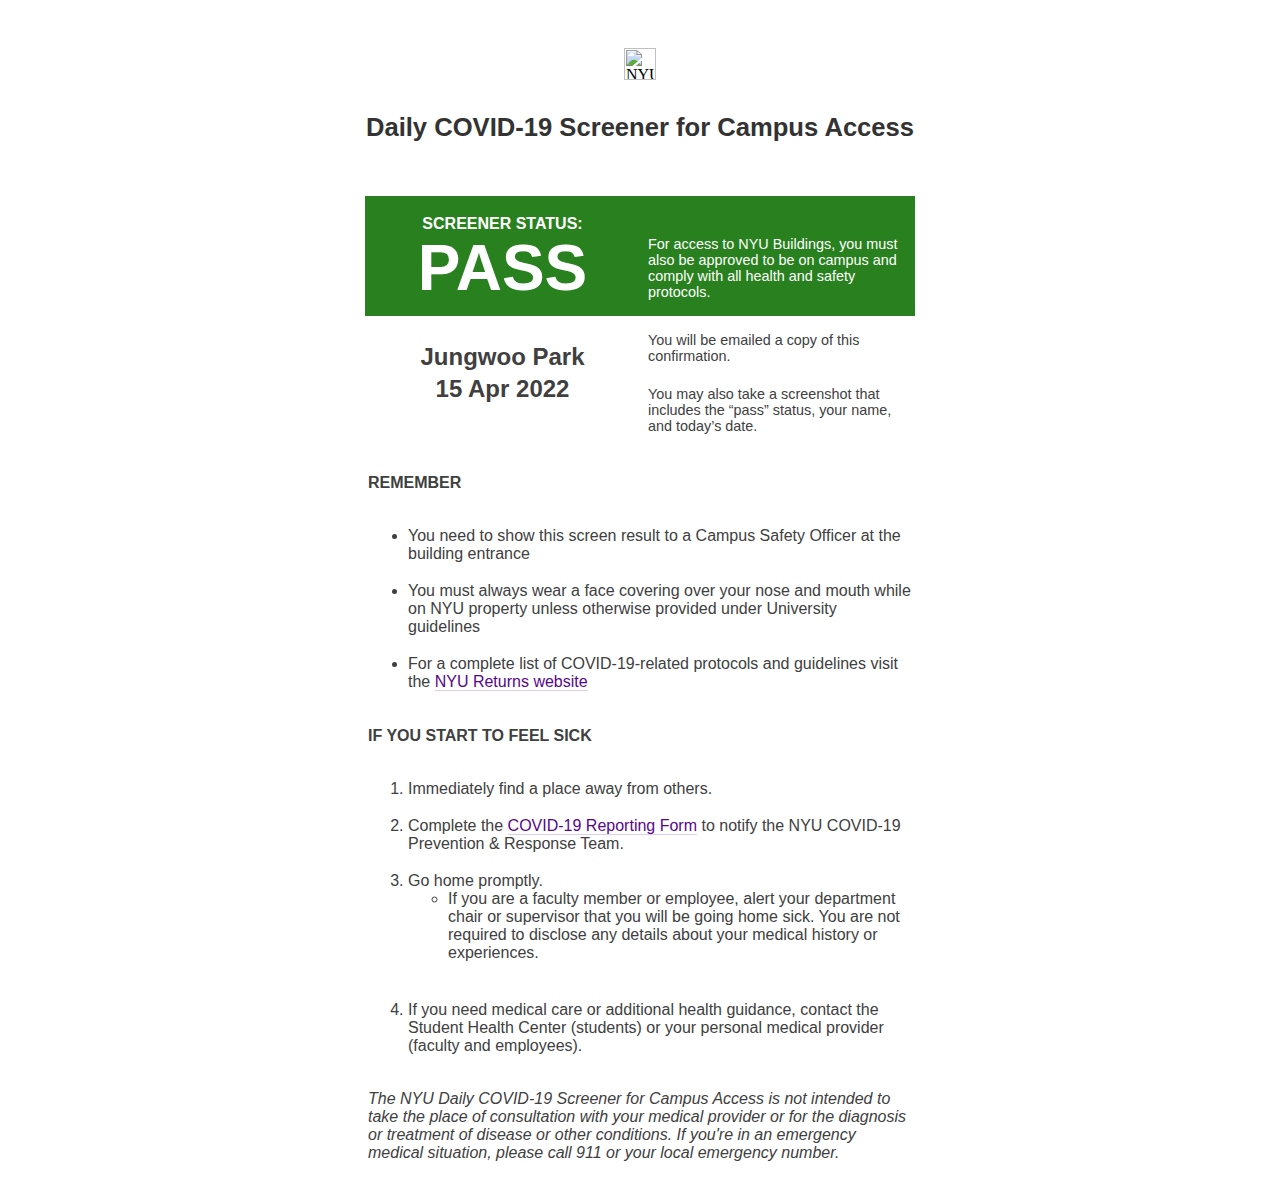
==== commit 63e9757f: "Update dailyscreener.html" ====
--- a/dailyscreener.html
+++ b/dailyscreener.html
@@ -1,1252 +1,1320 @@
 <html class="JFEScope" lang="EN"><head>
-    <meta charset="UTF-8">
-    <meta http-equiv="X-UA-Compatible" content="IE=edge">
-    <meta name="apple-mobile-web-app-capable" content="yes">
-    <meta name="mobile-web-app-capable" content="yes">
-    <title>NYU Daily COVID-19 Screener for Campus Access</title>
-    
-    <link rel="dns-prefetch" href="//co1.qualtrics.com/WRQualtricsShared/">
-    <link rel="preconnect" href="//co1.qualtrics.com/WRQualtricsShared/">
-    
-    <meta name="description" content="NYU's COVID-19 screener to be used daily by those NYU community members explicitly allowed to be on site if they pass.">
-    <meta name="robots" content="noindex">
-    <meta id="meta-viewport" name="viewport" content="width=device-width, initial-scale=1, minimum-scale=1, maximum-scale=2.5">
-    <meta property="og:title" content="NYU Daily COVID-19 Screener for Campus Access">
-    <meta property="og:description" content="">
-    
-    
-    <link rel="apple-touch-icon-precomposed" href="/brand-management/apple-touch-icon">
-    
-    <script>(function(w) {
-    'use strict';
-    if (w.history && w.history.replaceState) {
-      var path = w.location.pathname;
-      var jfePathRegex = /^\/jfe\d+\//;
-  
-      if (jfePathRegex.test(path)) {
-        w.history.replaceState(null, null, w.location.href.replace(path, path.replace(jfePathRegex, '/jfe/')));
-      }
+  <meta charset="UTF-8">
+  <meta http-equiv="X-UA-Compatible" content="IE=edge">
+  <meta name="apple-mobile-web-app-capable" content="yes">
+  <meta name="mobile-web-app-capable" content="yes">
+  <title>NYU Daily COVID-19 Screener for Campus Access</title>
+  
+  <link rel="dns-prefetch" href="//co1.qualtrics.com/WRQualtricsShared/">
+  <link rel="preconnect" href="//co1.qualtrics.com/WRQualtricsShared/">
+  
+  <meta name="description" content="NYU's COVID-19 screener to be used daily by those NYU community members explicitly allowed to be on site if they pass.">
+  <meta name="robots" content="noindex">
+  <meta id="meta-viewport" name="viewport" content="width=device-width, initial-scale=1, minimum-scale=1, maximum-scale=2.5">
+  <meta property="og:title" content="NYU Daily COVID-19 Screener for Campus Access">
+  <meta property="og:description" content="">
+  
+  
+  <link rel="apple-touch-icon-precomposed" href="/brand-management/apple-touch-icon">
+  
+  <script>(function(w) {
+  'use strict';
+  if (w.history && w.history.replaceState) {
+    var path = w.location.pathname;
+    var jfePathRegex = /^\/jfe\d+\//;
+
+    if (jfePathRegex.test(path)) {
+      w.history.replaceState(null, null, w.location.href.replace(path, path.replace(jfePathRegex, '/jfe/')));
     }
-  })(window);
-  var redirectHour = 23;
-  var redirectMinute = 59;
-  var redirectURL = "https://www.nyu.edu/nyureturns/dailyscreener";
-  setInterval(timeCheck, 15000);
-  function timeCheck () {
-      var currentDate = new Date();
-      if (currentDate.getHours() == redirectHour &&
-      currentDate.getMinutes() == redirectMinute){beginAgain () ;}
-      }
-  function beginAgain () {
-      window.location.replace(redirectURL);
-      }
-  </script><script data-runid="48819902515536384">
-  //TM6 Question Text Cell Padding
-      //JFE
-      Page.on('ready:imagesLoaded',function() {
-          var t = jQuery(".QuestionText table");
-        for (i=0; i<t.length; i++) {
-          if (t[i].cellPadding != undefined) {
-            var p = t[i].cellPadding + "px";
-            t.eq(i).find("th").css("padding",p);
-            t.eq(i).find("td").css("padding",p);
+  }
+})(window);
+</script>
+<link type="image/x-icon" rel="icon" href="https://nyushc.iad1.qualtrics.com/CP/Graphic.php?IM=IM_5Asc85WJ6wqzhhb"><script type="text/javascript" charset="utf-8" async="" src="/jfe/static/dist/c/jsApi.f90ab520a01ef0455322.js"></script><script type="text/javascript" charset="utf-8" async="" src="/jfe/static/dist/c/prototype.ad3ea2baf13adce7a7f0.js"></script><script data-runid="5362746776213443">
+var redirectHour = 23;
+var redirectMinute = 59;
+var redirectURL = "https://www.nyu.edu/nyureturns/dailyscreener";
+setInterval(timeCheck, 15000);
+function timeCheck () {
+	var currentDate = new Date();
+	if (currentDate.getHours() == redirectHour &&
+	currentDate.getMinutes() == redirectMinute){beginAgain () ;}
+	}
+function beginAgain () {
+	window.location.replace(redirectURL);
+	}
+</script><script data-runid="5362746776213443"> (function(){var g=function(e,h,f,g){ this.get=function(a){for(var a=a+"=",c=document.cookie.split(";"),b=0,e=c.length;b<e;b++) {for(var d=c[b];" "==d.charAt(0);)d=d.substring(1,d.length);if(0==d.indexOf(a))return d.substring(a.length,d.length)} return null}; this.set=function(a,c) {var b="",b=new Date;b.setTime(b.getTime()+6048E5);b="; expires="+b.toGMTString();document.cookie=a+"="+c+b+"; path=/; "} ; this.check=function(){var a=this.get(f);if(a)a=a.split(":");else if(100!=e)"v"==h&&(e=Math.random()>=e/100?0:100),a=[h,e,0],this.set(f,a.join(":"));else return!0;var c=a[1];if(100==c)return!0;switch(a[0]) {case "v":return!1;case "r":return c=a[2]%Math.floor(100/c),a[2]++,this.set(f,a.join(":")),!c} return!0}; this.go=function(){if(this.check()){var a=document.createElement("script");a.type="text/javascript";a.src=g+ "&t=" + (new Date()).getTime();document.body&&document.body.appendChild(a)}}; this.start=function() { var a=this;window.addEventListener?window.addEventListener("load",function() {a.go()},!1):window.attachEvent&&window.attachEvent("onload",function(){a.go()} )} }; try {(new g(100,"r","QSI_S_SI_4IRI7E7Didzz5Nr","//zn5ydlsbwpgrsccsp-qps.siteintercept.qualtrics.com/WRSiteInterceptEngine/?Q_SIID=SI_4IRI7E7Didzz5Nr&Q_LOC="+encodeURIComponent(window.location.href))).go()} catch(e){console.log(e)}})();</script><script data-runid="5362746776213443">Qualtrics.SurveyEngine.addOnload(Qualtrics.uniformLabelHeight);</script><script data-runid="5362746776213443">
+//TM6 Question Text Cell Padding
+	//JFE
+	Page.on('ready:imagesLoaded',function() {
+		var t = jQuery(".QuestionText table");
+	  for (i=0; i<t.length; i++) {
+	    if (t[i].cellPadding != undefined) {
+	      var p = t[i].cellPadding + "px";
+	      t.eq(i).find("th").css("padding",p);
+	      t.eq(i).find("td").css("padding",p);
+	    }
+	  }
+	});
+	//SE
+	jQuery(window).load(function() {
+		if (jQuery("div").hasClass("JFE") == false) {
+	    var t = jQuery(".QuestionText table");
+	    for (i=0; i<t.length; i++) {
+	      if (t[i].cellPadding != undefined) {
+	        var p = t[i].cellPadding + "px";
+	        t.eq(i).find("th").css("padding",p);
+	        t.eq(i).find("td").css("padding",p);
+	      }
+	    }
+		};
+	});
+//TM21 iOS Text Box Width Fix
+	//JFE
+	Page.on('ready:imagesLoaded',function() {
+		function isIE () {
+	  	var myNav = navigator.userAgent.toLowerCase();
+	  	return (myNav.indexOf('msie') != -1) ? parseInt(myNav.split('msie')[1]) : false;
+		}
+		if (!isIE()) {
+			var mq = window.matchMedia( "(max-width: 480px)" );
+			if (mq.matches == true) {
+				jQuery(".Skin .MC .TextEntryBox").css("width","100%");
+				jQuery(".Skin .TE .ESTB .InputText").css("width","100%");
+				jQuery(".Skin .TE .FORM .InputText").css("width","100%");
+				jQuery(".Skin .TE .ML .InputText").css("width","100%");
+				jQuery(".Skin .TE .PW .InputText").css("width","100%");
+				jQuery(".Skin .TE .SL .InputText").css("width","100%");
+			};
+		};
+	});
+	//SE
+	jQuery(window).load(function() {
+		function isIE () {
+	  	var myNav = navigator.userAgent.toLowerCase();
+	  	return (myNav.indexOf('msie') != -1) ? parseInt(myNav.split('msie')[1]) : false;
+		}
+		if (!isIE()) {
+			var mq = window.matchMedia( "(max-width: 480px)" );
+			if (jQuery("div").hasClass("JFE") == false && mq.matches == true) {
+				jQuery(".Skin .MC .TextEntryBox").css("width","100%");
+				jQuery(".Skin .TE .ESTB .InputText").css("width","100%");
+				jQuery(".Skin .TE .FORM .InputText").css("width","100%");
+				jQuery(".Skin .TE .ML .InputText").css("width","100%");
+				jQuery(".Skin .TE .PW .InputText").css("width","100%");
+				jQuery(".Skin .TE .SL .InputText").css("width","100%");
+			};
+		};
+	});
+</script><script data-runid="5362746776213443">
+//Wrapping up those pesky SE labels like Christmas
+jQuery(window).load(function() {
+		if (jQuery("div").hasClass("JFE") == false) {
+	    var mcs = jQuery(".Skin .MC span.LabelWrapper");
+			for (i = 0; i < mcs.length; i++) {
+				mcs.eq(i).find("label").wrapInner("<span></span>");
+			}
+	};
+});
+</script><script data-runid="5362746776213443">
+	Page.on('ready:imagesLoaded',function() {
+	if (jQuery(".ProgressBarContainer label").length != 0  && jQuery(".SystemEndOfSurvey").length == 0){
+jQuery("#ProgressBar").addClass("verbose");
+	}
+	});
+</script><script type="text/javascript" charset="utf-8" async="" src="/jfe/static/dist/c/mp.c0e4f496922e36a569e3.js"></script><script charset="utf-8" src="https://siteintercept.qualtrics.com/dxjsmodule/11.056a039c38103052854b.chunk.js?Q_CLIENTVERSION=1.70.0&amp;Q_CLIENTTYPE=web&amp;Q_BRANDID=nyushc.iad1.qualtrics.com"></script></head>
+<body id="SurveyEngineBody" style="direction: inherit;" data-new-gr-c-s-check-loaded="14.1056.0" data-gr-ext-installed="">
+  <noscript><style>#pace{display: none;}</style><div style="padding:8px 15px;font-family:Helvetica,Arial,sans-serif;background:#fcc;border:1px solid #c55">Javascript is required to load this page.</div></noscript>
+  
+  <style type="text/css">.pace{-webkit-pointer-events:none;pointer-events:none;-webkit-user-select:none;-moz-user-select:none;user-select:none}.pace-inactive{display:none}.pace .pace-progress{background:#007ac0;position:fixed;z-index:2000;top:0;left:0;height:2px;-webkit-transition:width 1s;-moz-transition:width 1s;-o-transition:width 1s;transition:width 1s}.pace .pace-progress-inner{display:block;position:absolute;right:0;width:100px;height:100%;box-shadow:0 0 10px #007ac0,0 0 5px #007ac0;opacity:1;-webkit-transform:rotate(3deg) translate(0,-4px);-moz-transform:rotate(3deg) translate(0,-4px);-ms-transform:rotate(3deg) translate(0,-4px);-o-transform:rotate(3deg) translate(0,-4px);transform:rotate(3deg) translate(0,-4px)}.pace .pace-activity{display:block;position:fixed;z-index:2000;top:30%;right:50%;width:50px;height:50px;border:8px solid transparent;border-top-color:#007ac0;border-left-color:#007ac0;border-radius:80px;-webkit-animation:pace-spinner 1s linear infinite;-moz-animation:pace-spinner 1s linear infinite;-ms-animation:pace-spinner 1s linear infinite;-o-animation:pace-spinner 1s linear infinite;animation:pace-spinner 1s linear infinite;margin:-33px -33px 0 0;box-sizing:border-box}@-webkit-keyframes pace-spinner{0%{-webkit-transform:rotate(0);transform:rotate(0)}100%{-webkit-transform:rotate(360deg);transform:rotate(360deg)}}@-moz-keyframes pace-spinner{0%{-moz-transform:rotate(0);transform:rotate(0)}100%{-moz-transform:rotate(360deg);transform:rotate(360deg)}}@-o-keyframes pace-spinner{0%{-o-transform:rotate(0);transform:rotate(0)}100%{-o-transform:rotate(360deg);transform:rotate(360deg)}}@-ms-keyframes pace-spinner{0%{-ms-transform:rotate(0);transform:rotate(0)}100%{-ms-transform:rotate(360deg);transform:rotate(360deg)}}@keyframes pace-spinner{0%{transform:rotate(0)}100%{transform:rotate(360deg)}}
+</style>
+  
+  
+  <script type="text/javascript">
+    var QSettings = {
+      
+      jfeVersion: "63c0f62825cac6a6f0105003732fb8a981caa046",
+      publicPath: "/jfe/static/dist/",
+      cbs: [], bootstrapSkin: null, ab: false,
+      getPT: function(cb) {
+        if (this.pt !== undefined) {
+          cb(this.success, this.pt);
+        } else {
+          this.cbs.push(cb);
+        }
+      },
+      setPT: function(s, pt) {
+        this.success = s;
+        this.pt = pt;
+        if (this.cbs.length) {
+          for (var i = 0; i < this.cbs.length; i++) {
+            this.cbs[i](s, pt);
           }
         }
-      });
-      //SE
-      jQuery(window).load(function() {
-          if (jQuery("div").hasClass("JFE") == false) {
-          var t = jQuery(".QuestionText table");
-          for (i=0; i<t.length; i++) {
-            if (t[i].cellPadding != undefined) {
-              var p = t[i].cellPadding + "px";
-              t.eq(i).find("th").css("padding",p);
-              t.eq(i).find("td").css("padding",p);
-            }
-          }
-          };
-      });
-  //TM21 iOS Text Box Width Fix
-      //JFE
-      Page.on('ready:imagesLoaded',function() {
-          function isIE () {
-            var myNav = navigator.userAgent.toLowerCase();
-            return (myNav.indexOf('msie') != -1) ? parseInt(myNav.split('msie')[1]) : false;
-          }
-          if (!isIE()) {
-              var mq = window.matchMedia( "(max-width: 480px)" );
-              if (mq.matches == true) {
-                  jQuery(".Skin .MC .TextEntryBox").css("width","100%");
-                  jQuery(".Skin .TE .ESTB .InputText").css("width","100%");
-                  jQuery(".Skin .TE .FORM .InputText").css("width","100%");
-                  jQuery(".Skin .TE .ML .InputText").css("width","100%");
-                  jQuery(".Skin .TE .PW .InputText").css("width","100%");
-                  jQuery(".Skin .TE .SL .InputText").css("width","100%");
-              };
-          };
-      });
-      //SE
-      jQuery(window).load(function() {
-          function isIE () {
-            var myNav = navigator.userAgent.toLowerCase();
-            return (myNav.indexOf('msie') != -1) ? parseInt(myNav.split('msie')[1]) : false;
-          }
-          if (!isIE()) {
-              var mq = window.matchMedia( "(max-width: 480px)" );
-              if (jQuery("div").hasClass("JFE") == false && mq.matches == true) {
-                  jQuery(".Skin .MC .TextEntryBox").css("width","100%");
-                  jQuery(".Skin .TE .ESTB .InputText").css("width","100%");
-                  jQuery(".Skin .TE .FORM .InputText").css("width","100%");
-                  jQuery(".Skin .TE .ML .InputText").css("width","100%");
-                  jQuery(".Skin .TE .PW .InputText").css("width","100%");
-                  jQuery(".Skin .TE .SL .InputText").css("width","100%");
-              };
-          };
-      });
-  </script><script data-runid="48819902515536384">
-  //Wrapping up those pesky SE labels like Christmas
-  jQuery(window).load(function() {
-          if (jQuery("div").hasClass("JFE") == false) {
-          var mcs = jQuery(".Skin .MC span.LabelWrapper");
-              for (i = 0; i < mcs.length; i++) {
-                  mcs.eq(i).find("label").wrapInner("<span></span>");
-              }
-      };
-  });
-  </script><script data-runid="48819902515536384">
-      Page.on('ready:imagesLoaded',function() {
-      if (jQuery(".ProgressBarContainer label").length != 0  && jQuery(".SystemEndOfSurvey").length == 0){
-  jQuery("#ProgressBar").addClass("verbose");
       }
-      });
-  </script></head>
-  <body id="SurveyEngineBody" style="direction: inherit;" data-new-gr-c-s-check-loaded="14.1056.0" data-gr-ext-installed="">
-    <noscript><style>#pace{display: none;}</style><div style="padding:8px 15px;font-family:Helvetica,Arial,sans-serif;background:#fcc;border:1px solid #c55">Javascript is required to load this page.</div></noscript>
-    
-    <style type="text/css">.pace{-webkit-pointer-events:none;pointer-events:none;-webkit-user-select:none;-moz-user-select:none;user-select:none}.pace-inactive{display:none}.pace .pace-progress{background:#007ac0;position:fixed;z-index:2000;top:0;left:0;height:2px;-webkit-transition:width 1s;-moz-transition:width 1s;-o-transition:width 1s;transition:width 1s}.pace .pace-progress-inner{display:block;position:absolute;right:0;width:100px;height:100%;box-shadow:0 0 10px #007ac0,0 0 5px #007ac0;opacity:1;-webkit-transform:rotate(3deg) translate(0,-4px);-moz-transform:rotate(3deg) translate(0,-4px);-ms-transform:rotate(3deg) translate(0,-4px);-o-transform:rotate(3deg) translate(0,-4px);transform:rotate(3deg) translate(0,-4px)}.pace .pace-activity{display:block;position:fixed;z-index:2000;top:30%;right:50%;width:50px;height:50px;border:8px solid transparent;border-top-color:#007ac0;border-left-color:#007ac0;border-radius:80px;-webkit-animation:pace-spinner 1s linear infinite;-moz-animation:pace-spinner 1s linear infinite;-ms-animation:pace-spinner 1s linear infinite;-o-animation:pace-spinner 1s linear infinite;animation:pace-spinner 1s linear infinite;margin:-33px -33px 0 0;box-sizing:border-box}@-webkit-keyframes pace-spinner{0%{-webkit-transform:rotate(0);transform:rotate(0)}100%{-webkit-transform:rotate(360deg);transform:rotate(360deg)}}@-moz-keyframes pace-spinner{0%{-moz-transform:rotate(0);transform:rotate(0)}100%{-moz-transform:rotate(360deg);transform:rotate(360deg)}}@-o-keyframes pace-spinner{0%{-o-transform:rotate(0);transform:rotate(0)}100%{-o-transform:rotate(360deg);transform:rotate(360deg)}}@-ms-keyframes pace-spinner{0%{-ms-transform:rotate(0);transform:rotate(0)}100%{-ms-transform:rotate(360deg);transform:rotate(360deg)}}@keyframes pace-spinner{0%{transform:rotate(0)}100%{transform:rotate(360deg)}}
-  </style>
-  
-  
-  <link id="rtlStyles" rel="stylesheet" type="text/css">
-  <style id="customStyles">select {
-      -webkit-appearance: none;
-      -moz-appearance: none;
-      appearance: none;
-      background: #fbfbfb url(https://www.nyu.edu/etc/designs/nyuseventy/clientlib/assets/img/select_input_caret.png) no-repeat center right .75rem;
-      font: 400 .86667rem"Gotham SSm A", "Gotham SSm B", sans-serif;
-      color: #5c5c5c;
-      padding: 0 2rem 0 .45rem;
-      height: 3rem;
-      line-height: 3rem;
-      border: 1px solid #ddd4d4;
-      border-radius: 0;
-      -webkit-box-sizing: border-box;
-      box-sizing: border-box;
-      text-overflow: ellipsis;
-      margin-bottom: 1rem
-  }
-  select:-moz-focusring {
-      color: transparent;
-      text-shadow: 0 0 0 #000
-  }
-  input[type=password],
-  input[type=text] {
-      width: 100%;
-      display: block;
-      padding: 1rem .666666666666667rem;
-      font: 400 1rem"Gotham SSm A", "Gotham SSm B", sans-serif;
-      color: #5c5c5c;
-      background: #fbfbfb;
-      border: 1px solid #ddd4d4;
-      height: 3rem;
-      -webkit-box-sizing: border-box;
-      box-sizing: border-box;
-      border-radius: 0;
-      margin: .33333333333333rem 0 .666666666666667rem;
-      -webkit-appearance: none
-  }
-  input[type=password]:focus,
-  input[type=text]:focus {
-      background: #e4e4e4
-  }
-  input[type=password]:disabled,
-  input[type=text]:disabled {
-      background-image: url([data-uri]);
-      border: 0
-  }
-  input[type=password]:disabled>*,
-  input[type=text]:disabled>* {
-      display: none!important
-  }
-  input[type=password]:disabled::after,
-  input[type=text]:disabled::after {
-      content: ""
-  }
-  input[type=password].error,
-  input[type=text].error {
-      padding: 1rem 2.33333333333333rem 1rem .666666666666667rem;
-      border: 2px solid #cb0200;
-      background-image: url([data-uri])!important;
-      background-position: 96% 50%;
-      background-repeat: no-repeat
-  }
-  input[type=password].valid,
-  input[type=text].valid {
-      padding: 1rem 2.33333333333333rem 1rem .666666666666667rem;
-      border: 2px solid #489141;
-      background-image: url([data-uri])!important;
-      background-position: 96% 50%;
-      background-repeat: no-repeat
-  }
-  input[type=date] {
-      width: 100%;
-      display: block;
-      padding: .9rem .666666666666667rem;
-      font: 400 .9rem"Gotham SSm A", "Gotham SSm B", sans-serif;
-      color: #5c5c5c;
-      background: #fbfbfb;
-      border: 1px solid #ddd4d4;
-      height: 3rem;
-      -webkit-box-sizing: border-box;
-      box-sizing: border-box;
-      border-radius: 0;
-      margin: .33333333333333rem 0 .666666666666667rem;
-      -webkit-appearance: none
-  }
-  input[type=date]::-webkit-calendar-picker-indicator,
-  input[type=date]::-webkit-inner-spin-button {
-      display: none;
-      -webkit-appearance: none
-  }
-  input[type=date]:focus {
-      background: #e4e4e4
-  }
-  .caret-submit {
-      font-size: 1.0666666666666667rem;
-      font-weight: 500;
-      padding: .933333333333333rem 1rem .8666666666666667rem;
-      -webkit-box-sizing: border-box;
-      box-sizing: border-box;
-      text-transform: uppercase;
-      background: 0 0;
-      border: .06667rem solid #57068c;
-      display: block;
-      margin-top: .666666666666667rem;
-      text-align: center;
-      width: 100%;
-      color: #57068c
-  }
-  .caret-submit::after {
-      content: "\e811";
-      font-family: icomoon;
-      font-size: 1.0666666666666667rem;
-      margin-left: .133333333333333rem;
-      display: inline-block;
-      cursor: pointer;
-      vertical-align: middle;
-      font-weight: 400;
-      position: relative;
-      bottom: .133333333333333rem;
-      width: 1rem
-  }
-  .range {
-      border: 0;
-      padding: 0;
-      margin: 1rem 0 0;
-      min-width: inherit
-  }
-  .range legend {
-      padding: 0
-  }
-  .range label {
-      display: block;
-      margin-top: .666666666666667rem
-  }
-  .range .datepicker label {
-      -webkit-box-align: center;
-      -ms-flex-align: center;
-      align-items: center;
-      display: -webkit-box;
-      display: -ms-flexbox;
-      display: flex;
-      font-weight: 400;
-      margin-bottom: .333333333333334rem
-  }
-  .range .datepicker label::before {
-      background-position: center;
-      color: #57068c;
-      content: "\e900";
-      font-family: icomoon;
-      font-size: 1.6rem;
-      width: 1.33333333333333rem;
-      margin-right: .75rem
-  }
-  .range .datepicker input[type=date] {
-      width: 100%
-  }
-  label:not(.x-form-item-label):not(.x-form-cb-label-hidden),
-  legend {
-      font: 700 1rem"Gotham SSm A", "Gotham SSm B", sans-serif;
-      color: #404040
-  }
-  label:not(.x-form-item-label):not(.x-form-cb-label-hidden).required-field::after,
-  legend.required-field::after {
-      content: "*";
-      display: inline-block;
-      vertical-align: top;
-      color: #cb0200;
-      font-size: .8666666666666667rem;
-      margin-left: .33333333333333rem
-  }
-  label.required-field::after {
-      content: "*";
-      display: inline-block;
-      vertical-align: top;
-      color: #cb0200;
-      font-size: .8666666666666667rem;
-      margin-left: .33333333333333rem
-  }
-  fieldset {
-      border: 0;
-      margin: 0;
-      min-width: 0
-  }
-  .form {
-      -webkit-box-sizing: border-box;
-      box-sizing: border-box;
-      display: block;
-      padding: 1rem;
-      width: 100%
-  }
-  .form .special {
-      display: none
-  }
-  .form h3 {
-      margin: 0;
-      line-height: 150%
-  }
-  .form h5 {
-      margin: 0;
-      line-height: 150%
-  }
-  .form .form-titles {
-      margin: 0 0 .666666666666667rem 0
-  }
-  .form button {
-      font-family: "Gotham SSm A", "Gotham SSm B", sans-serif;
-      font-weight: 500;
-      display: inline-block;
-      -webkit-box-sizing: border-box;
-      box-sizing: border-box;
-      max-width: 30rem;
-      padding: .733333333333333rem 1.33333333333333rem!important;
-      text-decoration: none;
-      color: #57068c;
-      border: 1px solid #57068c;
-      background: #fff;
-      cursor: pointer
-  }
-  .form button.caret-submit {
-      width: auto
-  }
-  .form button:hover {
-      color: #fff;
-      background: #57068c
-  }
-  .form a, .Skin a {
-      color: #57068c;
-      cursor: pointer;
-      font-size: 1rem;
-      text-decoration: none;
-      border-bottom: 1px solid rgba(87, 6, 140, 0.2);
-  }
-  .form a:visited, .Skin a:visited {
-      color: #57068c
-  }
-  .form a:hover, .Skin a:hover {
-      color: #330662;
-      text-decoration: none;
-      border-bottom: 1px solid #57068c;
-  }
-  .form a.form-submit {
-      color: #57068c;
-      text-transform: uppercase;
-      font: 500 1.06667rem"Gotham SSm A", "Gotham SSm B", sans-serif;
-      padding: .933333333333333rem;
-      -webkit-box-sizing: border-box;
-      box-sizing: border-box;
-      background: #fff;
-      border: 1px solid #57068c;
-      margin: 1rem 0 2rem;
-      text-decoration: none;
-      display: inline-block
-  }
-  .form a.form-submit::after {
-      content: "ï”";
-      color: #57068c;
-      font: 200 1rem FontAwesome;
-      margin-left: .33333333333333rem;
-      display: inline-block;
-      cursor: pointer
-  }
-  .form a.form-submit:hover {
-      color: #fff;
-      background: #57068c;
-      text-decoration: none
-  }
-  .form a.form-submit:hover::after {
-      content: "ï”";
-      color: #fff;
-      font-family: FontAwesome;
-      font-size: 1rem
-  }
-  .form a.form-submit:active {
-      background: #330662
-  }
-  .form a.form-submit.click {
-      color: #fff;
-      background: #330662;
-      text-decoration: none
-  }
-  .form a.form-submit.click::after {
-      color: #fff
-  }
-  .form div {
-      line-height: 150%
-  }
-  .form span.error-message,
-  .form span.valid-message {
-      font: 700 1rem"Gotham SSm A", "Gotham SSm B", sans-serif;
-      display: block;
-      color: #cb0200;
-      margin: 0 0 .666666666666667rem
-  }
-  .form span.valid-message {
-      color: #489141
-  }
-  .form input {
-      margin-bottom: 1rem
-  }
-  .form textarea {
-      background: #fbfbfb;
-      border: 1px solid #ddd4d4;
-      border-radius: 0;
-      color: #5c5c5c;
-      display: block;
-      font: 400 1rem"Gotham SSm A", "Gotham SSm B", sans-serif;
-      height: 6.666666666666667rem;
-      resize: none;
-      overflow: auto;
-      outline: 0;
-      padding: 1rem .666666666666667rem;
-      width: calc(100% - 1.666666666666667rem)
-  }
-  .form textarea:focus {
-      outline: 3px solid #3dbbdb;
-      background: #e4e4e4
-  }
-  .form textarea.error {
-      border: 2px solid #cb0200
-  }
-  .form textarea.valid {
-      border: 2px solid #489141
-  }
-  .form input[type=password] {
-      color: #57068c
-  }
-  
-  
-  .Skin .QuestionOuter {
-      padding-bottom: 0
-  }
-  .Skin .SkinInner {
-      padding-top: 40px !important
-  }
-  .Skin div.EndOfSurvey {
-      padding: 0 20px;
-  }
-  
-  .Skin .QuestionText h1, .Skin #Header h1, .Skin .QuestionText h2, .Skin .QuestionText h3, .Skin .QuestionText h4, .Skin .QuestionText h5, .Skin .QuestionText h6 {
-      padding-bottom: .85rem;
-      font-weight: 700;
-      line-height: 115%;
-      color: #333333;
-      }
-  .Skin .QuestionText h1, .Skin #Header h1 {
-      font-size: 1.6rem;
-      }
-  .Skin .QuestionText h2 {
-      font-size: 1.4rem;
-      }
-  .Skin .QuestionText h3 {
-      font-size: 1.3rem;
-      }
-  .Skin .QuestionText h4 {
-      font-size: 1.2rem;
-      }
-  .Skin .QuestionText h5 {
-      font-size: 1.1rem;
-      }
-  .Skin .QuestionText h6 {
-      font-size: 1rem;
-      font-weight: bold;
-      font-style: italic;
-      }
-  em {
-      font-style: italic;
-      }
-  .Skin #Header,
-  .Skin .EndOfSurvey,
-  .Skin .QuestionText,
-  .Skin .QuestionText li, .Skin .EndOfSurvey li,
-  .Skin .QuestionText p, .Skin .EndOfSurvey p {
-      padding-bottom: 1.2rem;
-      font-size: 1rem;
-      font-family: "Gotham SSm A", "Gotham SSm B", sans-serif;
-      color: #404040!important
-  }
-  .Skin .QuestionText ul {
-      margin: 0;
-  }
-  .Skin .MC .QuestionText {
-      font-weight: 700
-  }
-  .Skin .labelWrapper>span {
-      font-weight: 400!important
-  }
-  .Skin .QuestionText {
-      padding: 15px 15px 5px 15px!important
-  }
-  .Skin .QuestionBody {
-      padding-bottom: 15px!important;
-      padding-left: 15px!important;
-      padding-right: 15px!important
-  }
-  .Skin select {
-      min-width: 250px!important
-  }
-  .Skin #ProgressBar {
-      margin-top: 0!important
-  }
-  .Skin .NextButton,
-  .Skin .PreviousButton,
-  .Skin input[type=button] {
-      background-color: #57068c!important;
-      color: #fff!important;
-      border: none!important;
-      border-radius: 0!important;
-      font-family: "Gotham SSm A", "Gotham SSm B", sans-serif!important;
-      margin: 3px !important;
-  }
-  .Skin .TE textarea:focus, .Skin input.TextEntryBox:focus, .Skin input[type=password]:focus, .Skin input[type=search]:focus, .Skin input[type=text]:focus, .Skin input[type=button]:focus, .Skin select:focus, .Skin textarea:focus, .Skin a:focus {
-      outline: 3px solid #3dbbdb !important;
-  }
-  .Skin input[type="radio"]:focus {
-      clip: auto;
-  }
-  .Skin label.MultipleAnswer,
-  .Skin label.SingleAnswer {
-      background: 0 0!important
-  }
-  .Skin label.MultipleAnswer>span,
-  .Skin label.SingleAnswer>span {
-      font-weight: 400
-  }
-  .Skin label.SingleAnswer>span::before {
-      top: 22px!important;
-      left: 14px!important;
-      background-color: #fff!important;
-      width: 17px!important;
-      height: 17px!important
-  }
-  .Skin label.SingleAnswer.q-checked.q-focused>span::before,
-  .Skin label.SingleAnswer.q-checked>span::before {
-      border-color: #57068c!important;
-      background-color: #57068c!important
-  }
-  .Skin label.MultipleAnswer>span::before {
-      top: 20px!important;
-      left: 15px!important;
-      background-color: #fff!important;
-      width: 15px!important;
-      height: 15px!important
-  }
-  .Skin label.MultipleAnswer.q-checked>span::before {
-      border-color: #57068c!important;
-      background-color: #57068c!important
-  }
-  .Skin .MC label.q-checkbox {
-      display: none!important
-  }
-  .Skin input,
-  .Skin textarea {
-      background-color: #fbfbfb!important;
-      border: 1px solid #949494!important
-  }
-  .Skin .MC li>input {
-      width: 20px!important;
-      height: 20px!important;
-      left: 10px;
-      vertical-align: middle;
-      margin-right: 10px;
-      border-radius: 3px;
-      border: 1px solid #9b9b9b;
-      border-image: initial;
-      background: #fbfbfb!important;
-      display: block!important;
-      margin: 12px 4px;
-      position: absolute!important;
-      opacity: 1!important
-  }
-  .Skin .MC li>input:focus {
-      outline: 3px solid #3dbbdb!important
-  }
-  .Skin #Header {
-      padding-top: 1rem !important
-      }
-  .Skin #Footer {
-      margin-top: 0!important
-  }
-  div#Plug {
-      height: 0;
-      overflow: hidden
-  }
-  
-  
-  @media screen and (max-width: 62rem) {
-      .form a {
-          font-size: .8666666666666667rem
-      }
-      .Skin .SkinInner {
-          padding-top: 0px !important
-      }
-  }
-  </style>
-  
-  <style>
-  .JFEScope .questionFocused   .advanceButtonContainer {transition:opacity .3s!important;visibility:unset;opacity:1}
-  .JFEScope .questionUnfocused .advanceButtonContainer, .advanceButtonContainer {transition:opacity .3s!important;visibility:hidden;opacity:0}
-  .Skin .Bipolar .bipolar-mobile-header, .Skin .Bipolar .desktop .bipolar-mobile-header, .Skin .Bipolar .mobile .ColumnLabelHeader {display: none}
-  
-   /* Hide mobile preview scrollbar for Chrome, Safari and Opera */
-  html.MobilePreviewFrame::-webkit-scrollbar { display: none; }
-  
-  /* Hide mobile preview scrollbar for IE and Edge */
-  html.MobilePreviewFrame { -ms-overflow-style: none; scrollbar-width: none; }
-  </style>
-  <style type="text/css">.accessibility-hidden{height:0;width:0;overflow:hidden;position:absolute;left:-999px}</style>
-  
-  <div id="polite-announcement" class="accessibility-hidden" aria-live="polite" aria-atomic="true">Page Loaded</div>
-  <div id="assertive-announcement" class="accessibility-hidden" aria-live="assertive" role="alert" aria-atomic="true"></div>
-  
-  <div class="JFE" id="P_1649943908616"><div class="JFEContent SkinV2 webkit CSS3"><form id="Page" name="Page" class="Page ActivePage" data-testid="page-ready">
-  <meta name="HandheldFriendly" content="true">
-  <meta name="viewport" content="user-scalable = yes, maximum-scale=10, minimum-scale=1, initial-scale = 1, width = device-width">
-  <div class="Skin">
-      <div id="Overlay"></div>
-      <div id="Wrapper">
-  
-          <div class="SkinInner">
-              <div id="LogoContainer">
-                  <div id="Logo"></div>
-              </div>
-              
-              <div id="HeaderContainer">
-                  <div id="BrandingHeader">
-  <center><img alt="NYU" src="https://nyushc.co1.qualtrics.com/ControlPanel/Graphic.php?IM=IM_73SlIHCeAgz9H1z" style="height: 32px!important;" data-image-state="ready"></center>
-  </div>
-                  <div id="Header" role="banner"><center><h1>Daily COVID-19 Screener for Campus Access</h1></center>
-  </div>
-              </div>
-              <div id="SkinContent">
-                  <div id="Questions" role="main"><div id="EndOfSurvey" aria-live="polite" class="END_OF_SURVEY EndOfSurvey BorderColor "><meta name="viewport" content="width=device-width, initial-scale=1.0">
-  <table role="presentation" width="100%">
-      <tbody>
-          <tr>
-              <td>
-              <table role="presentation" style="max-width: 550px; margin: 0 auto; font-family: 'Gotham SSm A', 'Gotham SSm B', Helvetica, Arial, sans-serif; border: none; border-collapse: collapse;">
-                  <tbody>
-                      <tr style="background: #28811e;">
-                          <td style="margin: 0; text-align: center; padding: 1rem 0;" valign="middle" width="50%">
-                          <h1 style="font-weight: bold; font-size: 1rem; line-height: 1.5rem; color: #fff; text-transform: uppercase; margin: 0;">Screener Status:<br>
-                          <span style="font-size: 4rem; line-height: 4rem; ">Pass</span></h1>
-                          </td>
-                          <td style="padding: 1rem 0;" valign="bottom" width="50%">
-                          <p style="color: #ffffff!important; font-size: .9rem; padding: 0 .5rem;">For access to NYU Buildings, you must also be approved to be on campus and comply with all health and safety protocols.</p>
-                          </td>
-                      </tr>
-                      <tr>
-                          <td style="padding: 1rem 0;" valign="middle">
-                          <p class = "realname" style="font-weight: bold; font-size: 1.5rem; line-height: 100%; margin: 0; padding-bottom: .5rem; text-align: center;"></p>
-  
-                          <p class = "realdate" style="font-weight: bold; font-size: 1.5rem; line-height: 100%; margin: 0; text-align: center;" valign="middle"></p>
-                          </td>
-                          <td style="padding: 1rem 0;">
-                          <p style="font-size: .9rem; padding: 0 .5rem .5rem .5rem;">You will be emailed a copy of this confirmation.</p>
-  
-                          <p style="font-size: .9rem; padding: 0 .5rem;">You may also take a screenshot that includes the “pass” status, your name, and today’s date.</p>
-                          </td>
-                      </tr>
-                  </tbody>
-              </table>
-              </td>
-          </tr>
-      </tbody>
-  </table>
-  
-  <table role="presentation" width="100%">
-      <tbody>
-          <tr>
-              <td>
-              <table role="presentation" style="margin: 0 auto; max-width: 550px; font-family: 'Gotham SSm A', 'Gotham SSm B', Helvetica, Arial, sans-serif; color: #333;">
-                  <tbody>
-                      <tr>
-                          <td>
-                          <p style="padding-top: 15px;"><strong style="text-transform: uppercase">Remember</strong></p>
-  
-                          <ul>
-                              <li>You need to show this screen result to a Campus Safety Officer at the building entrance</li>
-                              <li>You must always wear a face covering over your nose and mouth while on NYU property unless otherwise provided under University guidelines</li>
-                              <li>For a complete list of COVID-19-related protocols and guidelines visit the <a href="https://www.nyu.edu/nyureturns">NYU Returns website</a></li>
-                          </ul>
-  
-                          <p><strong style="text-transform: uppercase">If You Start To Feel Sick</strong></p>
-  
-                          <ol>
-                              <li>Immediately find a place away from others.</li>
-                              <li>Complete the <a href="https://www.nyu.edu/coronavirus/reporting">COVID-19 Reporting Form</a> to notify the NYU COVID-19 Prevention &amp; Response Team.</li>
-                              <li>Go home promptly.
-                              <ul>
-                                  <li>If you are a faculty member or employee, alert your department chair or supervisor that you will be going home sick. You are not required to disclose any details about your medical history or experiences.</li>
-                              </ul>
-                              </li>
-                              <li>If you need medical care or additional health guidance, contact the Student Health Center (students) or your personal medical provider (faculty and employees).</li>
-                          </ol>
-  
-                          <p><em>The NYU Daily COVID-19 Screener for Campus Access is not intended to take the place of consultation with your medical provider or for the diagnosis or treatment of disease or other conditions. If you're in an emergency medical situation, please call 911 or your local emergency number.</em></p>
-                          </td>
-                      </tr>
-                  </tbody>
-              </table>
-              </td>
-          </tr>
-      </tbody>
-  </table>
-  </div><div id="SI_4IRI7E7Didzz5Nr"></div></div>
-                  <div id="Buttons" role="navigation"></div>
-              </div>
-              <div id="ProgressBar"></div>
-          </div>
-          <div id="Footer" role="contentinfo"></div>
-          
-          <div id="PushStickyFooter"></div>
-      </div>
-      <div id="Plug" style="display:block !important;"><a style="display:block !important;" href="https://www.qualtrics.com/powered-by-qualtrics/?utm_source=internal%2Binitiatives&amp;utm_medium=survey%2Bpowered%2Bby%2Bqualtrics&amp;utm_content=nyushc&amp;utm_survey_id=SV_515wVHTcq6PLe5w" target="_blank" aria-label="Powered by Qualtrics: Learn more about Qualtrics in a new tab">Powered by Qualtrics</a></div>
-  </div>
-  <script src="main.js"></script>
-  
-  
-  
-  
-  <style>select {
-      -webkit-appearance: none;
-      -moz-appearance: none;
-      appearance: none;
-      background: #fbfbfb url(https://www.nyu.edu/etc/designs/nyuseventy/clientlib/assets/img/select_input_caret.png) no-repeat center right .75rem;
-      font: 400 .86667rem"Gotham SSm A", "Gotham SSm B", sans-serif;
-      color: #5c5c5c;
-      padding: 0 2rem 0 .45rem;
-      height: 3rem;
-      line-height: 3rem;
-      border: 1px solid #ddd4d4;
-      border-radius: 0;
-      -webkit-box-sizing: border-box;
-      box-sizing: border-box;
-      text-overflow: ellipsis;
-      margin-bottom: 1rem
-  }
-  select:-moz-focusring {
-      color: transparent;
-      text-shadow: 0 0 0 #000
-  }
-  input[type=password],
-  input[type=text] {
-      width: 100%;
-      display: block;
-      padding: 1rem .666666666666667rem;
-      font: 400 1rem"Gotham SSm A", "Gotham SSm B", sans-serif;
-      color: #5c5c5c;
-      background: #fbfbfb;
-      border: 1px solid #ddd4d4;
-      height: 3rem;
-      -webkit-box-sizing: border-box;
-      box-sizing: border-box;
-      border-radius: 0;
-      margin: .33333333333333rem 0 .666666666666667rem;
-      -webkit-appearance: none
-  }
-  input[type=password]:focus,
-  input[type=text]:focus {
-      background: #e4e4e4
-  }
-  input[type=password]:disabled,
-  input[type=text]:disabled {
-      background-image: url([data-uri]);
-      border: 0
-  }
-  input[type=password]:disabled>*,
-  input[type=text]:disabled>* {
-      display: none!important
-  }
-  input[type=password]:disabled::after,
-  input[type=text]:disabled::after {
-      content: ""
-  }
-  input[type=password].error,
-  input[type=text].error {
-      padding: 1rem 2.33333333333333rem 1rem .666666666666667rem;
-      border: 2px solid #cb0200;
-      background-image: url([data-uri])!important;
-      background-position: 96% 50%;
-      background-repeat: no-repeat
-  }
-  input[type=password].valid,
-  input[type=text].valid {
-      padding: 1rem 2.33333333333333rem 1rem .666666666666667rem;
-      border: 2px solid #489141;
-      background-image: url([data-uri])!important;
-      background-position: 96% 50%;
-      background-repeat: no-repeat
-  }
-  input[type=date] {
-      width: 100%;
-      display: block;
-      padding: .9rem .666666666666667rem;
-      font: 400 .9rem"Gotham SSm A", "Gotham SSm B", sans-serif;
-      color: #5c5c5c;
-      background: #fbfbfb;
-      border: 1px solid #ddd4d4;
-      height: 3rem;
-      -webkit-box-sizing: border-box;
-      box-sizing: border-box;
-      border-radius: 0;
-      margin: .33333333333333rem 0 .666666666666667rem;
-      -webkit-appearance: none
-  }
-  input[type=date]::-webkit-calendar-picker-indicator,
-  input[type=date]::-webkit-inner-spin-button {
-      display: none;
-      -webkit-appearance: none
-  }
-  input[type=date]:focus {
-      background: #e4e4e4
-  }
-  .caret-submit {
-      font-size: 1.0666666666666667rem;
-      font-weight: 500;
-      padding: .933333333333333rem 1rem .8666666666666667rem;
-      -webkit-box-sizing: border-box;
-      box-sizing: border-box;
-      text-transform: uppercase;
-      background: 0 0;
-      border: .06667rem solid #57068c;
-      display: block;
-      margin-top: .666666666666667rem;
-      text-align: center;
-      width: 100%;
-      color: #57068c
-  }
-  .caret-submit::after {
-      content: "\e811";
-      font-family: icomoon;
-      font-size: 1.0666666666666667rem;
-      margin-left: .133333333333333rem;
-      display: inline-block;
-      cursor: pointer;
-      vertical-align: middle;
-      font-weight: 400;
-      position: relative;
-      bottom: .133333333333333rem;
-      width: 1rem
-  }
-  .range {
-      border: 0;
-      padding: 0;
-      margin: 1rem 0 0;
-      min-width: inherit
-  }
-  .range legend {
-      padding: 0
-  }
-  .range label {
-      display: block;
-      margin-top: .666666666666667rem
-  }
-  .range .datepicker label {
-      -webkit-box-align: center;
-      -ms-flex-align: center;
-      align-items: center;
-      display: -webkit-box;
-      display: -ms-flexbox;
-      display: flex;
-      font-weight: 400;
-      margin-bottom: .333333333333334rem
-  }
-  .range .datepicker label::before {
-      background-position: center;
-      color: #57068c;
-      content: "\e900";
-      font-family: icomoon;
-      font-size: 1.6rem;
-      width: 1.33333333333333rem;
-      margin-right: .75rem
-  }
-  .range .datepicker input[type=date] {
-      width: 100%
-  }
-  label:not(.x-form-item-label):not(.x-form-cb-label-hidden),
-  legend {
-      font: 700 1rem"Gotham SSm A", "Gotham SSm B", sans-serif;
-      color: #404040
-  }
-  label:not(.x-form-item-label):not(.x-form-cb-label-hidden).required-field::after,
-  legend.required-field::after {
-      content: "*";
-      display: inline-block;
-      vertical-align: top;
-      color: #cb0200;
-      font-size: .8666666666666667rem;
-      margin-left: .33333333333333rem
-  }
-  label.required-field::after {
-      content: "*";
-      display: inline-block;
-      vertical-align: top;
-      color: #cb0200;
-      font-size: .8666666666666667rem;
-      margin-left: .33333333333333rem
-  }
-  fieldset {
-      border: 0;
-      margin: 0;
-      min-width: 0
-  }
-  .form {
-      -webkit-box-sizing: border-box;
-      box-sizing: border-box;
-      display: block;
-      padding: 1rem;
-      width: 100%
-  }
-  .form .special {
-      display: none
-  }
-  .form h3 {
-      margin: 0;
-      line-height: 150%
-  }
-  .form h5 {
-      margin: 0;
-      line-height: 150%
-  }
-  .form .form-titles {
-      margin: 0 0 .666666666666667rem 0
-  }
-  .form button {
-      font-family: "Gotham SSm A", "Gotham SSm B", sans-serif;
-      font-weight: 500;
-      display: inline-block;
-      -webkit-box-sizing: border-box;
-      box-sizing: border-box;
-      max-width: 30rem;
-      padding: .733333333333333rem 1.33333333333333rem!important;
-      text-decoration: none;
-      color: #57068c;
-      border: 1px solid #57068c;
-      background: #fff;
-      cursor: pointer
-  }
-  .form button.caret-submit {
-      width: auto
-  }
-  .form button:hover {
-      color: #fff;
-      background: #57068c
-  }
-  .form a, a {
-      color: #57068c;
-      cursor: pointer;
-      text-decoration: none;
-      border-bottom: 1px solid rgba(87, 6, 140, 0.2);
-  }
-  .form a:visited, a:visited {
-      color: #57068c
-  }
-  .form a:hover, a:hover {
-      color: #330662;
-      text-decoration: none;
-      border-bottom: 1px solid #57068c;
-  }
-  .form a.form-submit {
-      color: #57068c;
-      text-transform: uppercase;
-      font: 500 1.06667rem"Gotham SSm A", "Gotham SSm B", sans-serif;
-      padding: .933333333333333rem;
-      -webkit-box-sizing: border-box;
-      box-sizing: border-box;
-      background: #fff;
-      border: 1px solid #57068c;
-      margin: 1rem 0 2rem;
-      text-decoration: none;
-      display: inline-block
-  }
-  .form a.form-submit::after {
-      content: "ï”";
-      color: #57068c;
-      font: 200 1rem FontAwesome;
-      margin-left: .33333333333333rem;
-      display: inline-block;
-      cursor: pointer
-  }
-  .form a.form-submit:hover {
-      color: #fff;
-      background: #57068c;
-      text-decoration: none
-  }
-  .form a.form-submit:hover::after {
-      content: "ï”";
-      color: #fff;
-      font-family: FontAwesome;
-      font-size: 1rem
-  }
-  .form a.form-submit:active {
-      background: #330662
-  }
-  .form a.form-submit.click {
-      color: #fff;
-      background: #330662;
-      text-decoration: none
-  }
-  .form a.form-submit.click::after {
-      color: #fff
-  }
-  .form div {
-      line-height: 150%
-  }
-  .form span.error-message,
-  .form span.valid-message {
-      font: 700 1rem"Gotham SSm A", "Gotham SSm B", sans-serif;
-      display: block;
-      color: #cb0200;
-      margin: 0 0 .666666666666667rem
-  }
-  .form span.valid-message {
-      color: #489141
-  }
-  .form input {
-      margin-bottom: 1rem
-  }
-  .form textarea {
-      background: #fbfbfb;
-      border: 1px solid #ddd4d4;
-      border-radius: 0;
-      color: #5c5c5c;
-      display: block;
-      font: 400 1rem"Gotham SSm A", "Gotham SSm B", sans-serif;
-      height: 6.666666666666667rem;
-      resize: none;
-      overflow: auto;
-      outline: 0;
-      padding: 1rem .666666666666667rem;
-      width: calc(100% - 1.666666666666667rem)
-  }
-  .form textarea:focus {
-      outline: 3px solid #3dbbdb;
-      background: #e4e4e4
-  }
-  .form textarea.error {
-      border: 2px solid #cb0200
-  }
-  .form textarea.valid {
-      border: 2px solid #489141
-  }
-  .form input[type=password] {
-      color: #57068c
-  }
-  
-  
-  .QuestionOuter {
-      padding-bottom: 0
-  }
-  .SkinInner {
-      padding-top: 40px !important
-  }
-  div.EndOfSurvey {
-      padding: 0 20px;
-  }
-  
-  .QuestionText h1, #Header h1, .QuestionText h2, .QuestionText h3, .QuestionText h4, .QuestionText h5, .QuestionText h6 {
-      padding-bottom: .85rem;
-      font-weight: 700;
-      line-height: 115%;
-      color: #333333;
-      }
-  .QuestionText h1, #Header h1 {
-      font-size: 1.6rem;
-      padding-bottom: .5rem;
-      }
-  .QuestionText h2 {
-      font-size: 1.4rem;
-      }
-  .QuestionText h3 {
-      font-size: 1.3rem;
-      }
-  .QuestionText h4 {
-      font-size: 1.2rem;
-      }
-  .QuestionText h5 {
-      font-size: 1.1rem;
-      }
-  .QuestionText h6 {
-      font-size: 1rem;
-      font-weight: bold;
-      font-style: italic;
-      }
-  em {
-      font-style: italic;
-      }
-  #Header,
-  .EndOfSurvey,
-  .QuestionText,
-  .QuestionText li, .EndOfSurvey li,
-  .QuestionText p, .EndOfSurvey p {
-      padding-bottom: 1.2rem;
-      font-size: 1rem;
-      font-family: "Gotham SSm A", "Gotham SSm B", sans-serif;
-      color: #404040!important
-  }
-  .QuestionText ul {
-      margin: 0;
-  }
-  .MC .QuestionText {
-      font-weight: 700
-  }
-  .labelWrapper>span {
-      font-weight: 400!important
-  }
-  .QuestionText {
-      padding: 15px 15px 5px 15px!important
-  }
-  .QuestionBody {
-      padding-bottom: 15px!important;
-      padding-left: 15px!important;
-      padding-right: 15px!important
-  }
-  select {
-      min-width: 250px!important
-  }
-  #ProgressBar {
-      margin-top: 0!important
-  }
-  .NextButton,
-  .PreviousButton,
-  input[type=button] {
-      background-color: #57068c!important;
-      color: #fff!important;
-      border: none!important;
-      border-radius: 0!important;
-      font-family: "Gotham SSm A", "Gotham SSm B", sans-serif!important;
-      margin: 3px !important;
-  }
-  .TE textarea:focus, input.TextEntryBox:focus, input[type=password]:focus, input[type=search]:focus, input[type=text]:focus, input[type=button]:focus, select:focus, textarea:focus, a:focus {
-      outline: 3px solid #3dbbdb !important;
-  }
-  .Skin input[type="radio"]:focus {
-      clip: auto;
-      height: 1.3rem !important;
-  }
-  .Skin input[type="checkbox"]:focus {
-      clip: auto;
-      height: 1.1rem !important;
-  }
-  .Skin input[type=checkbox], .Skin input[type=radio] {
-      left: 10px !important;
-  }
-  label.MultipleAnswer,
-  label.SingleAnswer {
-      background: 0 0!important
-  }
-  label.MultipleAnswer>span,
-  label.SingleAnswer>span {
-      font-weight: 400
-  }
-  label.SingleAnswer>span::before {
-      top: 22px!important;
-      left: 14px!important;
-      background-color: #fff!important;
-      width: 17px!important;
-      height: 17px!important
-  }
-  label.SingleAnswer.q-checked.q-focused>span::before,
-  label.SingleAnswer.q-checked>span::before {
-      border-color: #57068c!important;
-      background-color: #57068c!important
-  }
-  label.MultipleAnswer>span::before {
-      top: 21px!important;
-      left: 15px!important;
-      background-color: #fff!important;
-      width: 15px!important;
-      height: 15px!important
-  }
-  label.MultipleAnswer.q-checked>span::before {
-      border-color: #57068c!important;
-      background-color: #57068c!important
-  }
-  .MC label.q-checkbox {
-      display: none!important
-  }
-  input,
-  textarea {
-      background-color: #fbfbfb!important;
-      border: 1px solid #949494!important
-  }
-  .MC li>input {
-      width: 20px!important;
-      height: 20px!important;
-      left: 10px;
-      vertical-align: middle;
-      margin-right: 10px;
-      border-radius: 3px;
-      border: 1px solid #9b9b9b;
-      border-image: initial;
-      background: #fbfbfb!important;
-      display: block!important;
-      margin: 12px 4px;
-      position: absolute!important;
-      opacity: 1!important
-  }
-  .MC li>input:focus {
-      outline: 3px solid #3dbbdb!important
-  }
-  #Header {
-      padding-top: 1rem !important
-      }
-  #Footer {
-      margin-top: 0!important
-  }
-  div#Plug {
-      height: 0;
-      overflow: hidden
-  }
-  
-  
-  @media screen and (max-width: 62rem) {
-      .form a {
-          font-size: .8666666666666667rem
-      }
-      .SkinInner {
-          padding-top: 0px !important
-      }
-  }</style>
-  </form></div></div></html>+    };
+  </script>
+  
+  <script>!function(e){function a(c){if(r[c])return r[c].exports;var t=r[c]={i:c,l:!1,exports:{}};return e[c].call(t.exports,t,t.exports,a),t.l=!0,t.exports}var c=window.webpackJsonp;window.webpackJsonp=function(r,n,o){for(var d,f,b,i=0,u=[];i<r.length;i++)f=r[i],t[f]&&u.push(t[f][0]),t[f]=0;for(d in n)Object.prototype.hasOwnProperty.call(n,d)&&(e[d]=n[d]);for(c&&c(r,n,o);u.length;)u.shift()();if(o)for(i=0;i<o.length;i++)b=a(a.s=o[i]);return b};var r={},t={41:0};a.e=function(e){function c(){d.onerror=d.onload=null,clearTimeout(f);var a=t[e];0!==a&&(a&&a[1](new Error("Loading chunk "+e+" failed.")),t[e]=void 0)}var r=t[e];if(0===r)return new Promise(function(e){e()});if(r)return r[2];var n=new Promise(function(a,c){r=t[e]=[a,c]});r[2]=n;var o=document.getElementsByTagName("head")[0],d=document.createElement("script");d.type="text/javascript",d.charset="utf-8",d.async=!0,d.timeout=12e4,a.nc&&d.setAttribute("nonce",a.nc),d.src=a.p+"c/"+({0:"slidercontrol-jfe",1:"timing",2:"fileupload",3:"matrix",4:"slider",5:"mc",6:"te",7:"scoring",8:"hotspot",9:"hl",10:"cs",11:"ro",12:"fancybox",13:"toc",14:"ss",15:"db",16:"recaptchav3",17:"draw",18:"hmap",19:"pgr",20:"meta",21:"captcha",22:"response-summary",23:"mp",24:"preview",25:"mockForm",26:"sbs",27:"dd",28:"relevantid",29:"jsApi",30:"slide",31:"flip",32:"fade",33:"barrel-roll",34:"adobe",35:"focus-handler",39:"prototype",40:"advance-button-template"}[e]||e)+"."+{0:"b2c2b5477c5e75f76e53",1:"e4f6ef75ce24ccea7f5d",2:"7b6cf8494339c63b2e60",3:"e403b8ac7abc645e41c4",4:"04be1e43764c653f4c43",5:"62704e92e4244f6ba4a3",6:"fba7b7a94aab806e1a7d",7:"2af26c35417cec7f1078",8:"4d8698a4495dcdc87165",9:"c1361c80d61b8fadb59d",10:"031e2f64618a45accb6c",11:"3df2bce63e86e513b5b3",12:"e80fd3ff7a754c63cf20",13:"75f5e3ce3f289fd37751",14:"d59841b9e7fd2765714c",15:"0de5ebd22e5fb37bd752",16:"692409b9697374110af4",17:"f7cf3cb36e538f1ac540",18:"935e0dfeff86771dc5a4",19:"5a3a0a76bac1afcc622e",20:"ef1a589412bdf82442a2",21:"31b9dfca387e23e7d01b",22:"859bc28ac3033432dbd9",23:"c0e4f496922e36a569e3",24:"23e747fff21f1e8ee34e",25:"6b11cfb058c573eebbc5",26:"e166e27a802582469033",27:"875e36ca11cdac21fee0",28:"be16908029b9923bd268",29:"f90ab520a01ef0455322",30:"d56a75b98a72bfb470e0",31:"11cd86b0c9b9a5b0c92d",32:"28cd25355745d3304df8",33:"f12e5a5d1f06d2d7ec4e",34:"767164f3445334aaa800",35:"4df7abdf58975a559393",39:"ad3ea2baf13adce7a7f0",40:"46dcdb07d19720237266"}[e]+".js";var f=setTimeout(c,12e4);return d.onerror=d.onload=c,o.appendChild(d),n},a.m=e,a.c=r,a.d=function(e,c,r){a.o(e,c)||Object.defineProperty(e,c,{configurable:!1,enumerable:!0,get:r})},a.n=function(e){var c=e&&e.__esModule?function(){return e.default}:function(){return e};return a.d(c,"a",c),c},a.o=function(e,a){return Object.prototype.hasOwnProperty.call(e,a)},a.p="",a.oe=function(e){throw console.error(e),e}}([]);</script>
+  <script src="/jfe/static/dist/vendor.04949745891b21438af7.js" crossorigin="anonymous"></script>
+  <script src="/jfe/static/dist/jfe.e86de34f14e3359efb9b.js" crossorigin="anonymous"></script>
+
+<link href="/jfe/themes/templated-skins/qualtrics.base:nyushc.1508590412:null/version-1649197284605-1476ec/stylesheet.css" rel="stylesheet">
+
+<link id="rtlStyles" rel="stylesheet" type="text/css">
+<style id="customStyles">select {
+	-webkit-appearance: none;
+	-moz-appearance: none;
+	appearance: none;
+	background: #fbfbfb url(https://www.nyu.edu/etc/designs/nyuseventy/clientlib/assets/img/select_input_caret.png) no-repeat center right .75rem;
+	font: 400 .86667rem"Gotham SSm A", "Gotham SSm B", sans-serif;
+	color: #5c5c5c;
+	padding: 0 2rem 0 .45rem;
+	height: 3rem;
+	line-height: 3rem;
+	border: 1px solid #ddd4d4;
+	border-radius: 0;
+	-webkit-box-sizing: border-box;
+	box-sizing: border-box;
+	text-overflow: ellipsis;
+	margin-bottom: 1rem
+}
+select:-moz-focusring {
+	color: transparent;
+	text-shadow: 0 0 0 #000
+}
+input[type=password],
+input[type=text] {
+	width: 100%;
+	display: block;
+	padding: 1rem .666666666666667rem;
+	font: 400 1rem"Gotham SSm A", "Gotham SSm B", sans-serif;
+	color: #5c5c5c;
+	background: #fbfbfb;
+	border: 1px solid #ddd4d4;
+	height: 3rem;
+	-webkit-box-sizing: border-box;
+	box-sizing: border-box;
+	border-radius: 0;
+	margin: .33333333333333rem 0 .666666666666667rem;
+	-webkit-appearance: none
+}
+input[type=password]:focus,
+input[type=text]:focus {
+	background: #e4e4e4
+}
+input[type=password]:disabled,
+input[type=text]:disabled {
+	background-image: url([data-uri]);
+	border: 0
+}
+input[type=password]:disabled>*,
+input[type=text]:disabled>* {
+	display: none!important
+}
+input[type=password]:disabled::after,
+input[type=text]:disabled::after {
+	content: ""
+}
+input[type=password].error,
+input[type=text].error {
+	padding: 1rem 2.33333333333333rem 1rem .666666666666667rem;
+	border: 2px solid #cb0200;
+	background-image: url([data-uri])!important;
+	background-position: 96% 50%;
+	background-repeat: no-repeat
+}
+input[type=password].valid,
+input[type=text].valid {
+	padding: 1rem 2.33333333333333rem 1rem .666666666666667rem;
+	border: 2px solid #489141;
+	background-image: url([data-uri])!important;
+	background-position: 96% 50%;
+	background-repeat: no-repeat
+}
+input[type=date] {
+	width: 100%;
+	display: block;
+	padding: .9rem .666666666666667rem;
+	font: 400 .9rem"Gotham SSm A", "Gotham SSm B", sans-serif;
+	color: #5c5c5c;
+	background: #fbfbfb;
+	border: 1px solid #ddd4d4;
+	height: 3rem;
+	-webkit-box-sizing: border-box;
+	box-sizing: border-box;
+	border-radius: 0;
+	margin: .33333333333333rem 0 .666666666666667rem;
+	-webkit-appearance: none
+}
+input[type=date]::-webkit-calendar-picker-indicator,
+input[type=date]::-webkit-inner-spin-button {
+	display: none;
+	-webkit-appearance: none
+}
+input[type=date]:focus {
+	background: #e4e4e4
+}
+.caret-submit {
+	font-size: 1.0666666666666667rem;
+	font-weight: 500;
+	padding: .933333333333333rem 1rem .8666666666666667rem;
+	-webkit-box-sizing: border-box;
+	box-sizing: border-box;
+	text-transform: uppercase;
+	background: 0 0;
+	border: .06667rem solid #57068c;
+	display: block;
+	margin-top: .666666666666667rem;
+	text-align: center;
+	width: 100%;
+	color: #57068c
+}
+.caret-submit::after {
+	content: "\e811";
+	font-family: icomoon;
+	font-size: 1.0666666666666667rem;
+	margin-left: .133333333333333rem;
+	display: inline-block;
+	cursor: pointer;
+	vertical-align: middle;
+	font-weight: 400;
+	position: relative;
+	bottom: .133333333333333rem;
+	width: 1rem
+}
+.range {
+	border: 0;
+	padding: 0;
+	margin: 1rem 0 0;
+	min-width: inherit
+}
+.range legend {
+	padding: 0
+}
+.range label {
+	display: block;
+	margin-top: .666666666666667rem
+}
+.range .datepicker label {
+	-webkit-box-align: center;
+	-ms-flex-align: center;
+	align-items: center;
+	display: -webkit-box;
+	display: -ms-flexbox;
+	display: flex;
+	font-weight: 400;
+	margin-bottom: .333333333333334rem
+}
+.range .datepicker label::before {
+	background-position: center;
+	color: #57068c;
+	content: "\e900";
+	font-family: icomoon;
+	font-size: 1.6rem;
+	width: 1.33333333333333rem;
+	margin-right: .75rem
+}
+.range .datepicker input[type=date] {
+	width: 100%
+}
+label:not(.x-form-item-label):not(.x-form-cb-label-hidden),
+legend {
+	font: 700 1rem"Gotham SSm A", "Gotham SSm B", sans-serif;
+	color: #404040
+}
+label:not(.x-form-item-label):not(.x-form-cb-label-hidden).required-field::after,
+legend.required-field::after {
+	content: "*";
+	display: inline-block;
+	vertical-align: top;
+	color: #cb0200;
+	font-size: .8666666666666667rem;
+	margin-left: .33333333333333rem
+}
+label.required-field::after {
+	content: "*";
+	display: inline-block;
+	vertical-align: top;
+	color: #cb0200;
+	font-size: .8666666666666667rem;
+	margin-left: .33333333333333rem
+}
+fieldset {
+	border: 0;
+	margin: 0;
+	min-width: 0
+}
+.form {
+	-webkit-box-sizing: border-box;
+	box-sizing: border-box;
+	display: block;
+	padding: 1rem;
+	width: 100%
+}
+.form .special {
+	display: none
+}
+.form h3 {
+	margin: 0;
+	line-height: 150%
+}
+.form h5 {
+	margin: 0;
+	line-height: 150%
+}
+.form .form-titles {
+	margin: 0 0 .666666666666667rem 0
+}
+.form button {
+	font-family: "Gotham SSm A", "Gotham SSm B", sans-serif;
+	font-weight: 500;
+	display: inline-block;
+	-webkit-box-sizing: border-box;
+	box-sizing: border-box;
+	max-width: 30rem;
+	padding: .733333333333333rem 1.33333333333333rem!important;
+	text-decoration: none;
+	color: #57068c;
+	border: 1px solid #57068c;
+	background: #fff;
+	cursor: pointer
+}
+.form button.caret-submit {
+	width: auto
+}
+.form button:hover {
+	color: #fff;
+	background: #57068c
+}
+.form a, .Skin a {
+	color: #57068c;
+	cursor: pointer;
+	font-size: 1rem;
+	text-decoration: none;
+	border-bottom: 1px solid rgba(87, 6, 140, 0.2);
+}
+.form a:visited, .Skin a:visited {
+	color: #57068c
+}
+.form a:hover, .Skin a:hover {
+	color: #330662;
+	text-decoration: none;
+	border-bottom: 1px solid #57068c;
+}
+.form a.form-submit {
+	color: #57068c;
+	text-transform: uppercase;
+	font: 500 1.06667rem"Gotham SSm A", "Gotham SSm B", sans-serif;
+	padding: .933333333333333rem;
+	-webkit-box-sizing: border-box;
+	box-sizing: border-box;
+	background: #fff;
+	border: 1px solid #57068c;
+	margin: 1rem 0 2rem;
+	text-decoration: none;
+	display: inline-block
+}
+.form a.form-submit::after {
+	content: "ï”";
+	color: #57068c;
+	font: 200 1rem FontAwesome;
+	margin-left: .33333333333333rem;
+	display: inline-block;
+	cursor: pointer
+}
+.form a.form-submit:hover {
+	color: #fff;
+	background: #57068c;
+	text-decoration: none
+}
+.form a.form-submit:hover::after {
+	content: "ï”";
+	color: #fff;
+	font-family: FontAwesome;
+	font-size: 1rem
+}
+.form a.form-submit:active {
+	background: #330662
+}
+.form a.form-submit.click {
+	color: #fff;
+	background: #330662;
+	text-decoration: none
+}
+.form a.form-submit.click::after {
+	color: #fff
+}
+.form div {
+	line-height: 150%
+}
+.form span.error-message,
+.form span.valid-message {
+	font: 700 1rem"Gotham SSm A", "Gotham SSm B", sans-serif;
+	display: block;
+	color: #cb0200;
+	margin: 0 0 .666666666666667rem
+}
+.form span.valid-message {
+	color: #489141
+}
+.form input {
+	margin-bottom: 1rem
+}
+.form textarea {
+	background: #fbfbfb;
+	border: 1px solid #ddd4d4;
+	border-radius: 0;
+	color: #5c5c5c;
+	display: block;
+	font: 400 1rem"Gotham SSm A", "Gotham SSm B", sans-serif;
+	height: 6.666666666666667rem;
+	resize: none;
+	overflow: auto;
+	outline: 0;
+	padding: 1rem .666666666666667rem;
+	width: calc(100% - 1.666666666666667rem)
+}
+.form textarea:focus {
+	outline: 3px solid #3dbbdb;
+	background: #e4e4e4
+}
+.form textarea.error {
+	border: 2px solid #cb0200
+}
+.form textarea.valid {
+	border: 2px solid #489141
+}
+.form input[type=password] {
+	color: #57068c
+}
+
+
+.Skin .QuestionOuter {
+	padding-bottom: 0
+}
+.Skin .SkinInner {
+	padding-top: 40px !important
+}
+.Skin div.EndOfSurvey {
+	padding: 0 20px;
+}
+
+.Skin .QuestionText h1, .Skin #Header h1, .Skin .QuestionText h2, .Skin .QuestionText h3, .Skin .QuestionText h4, .Skin .QuestionText h5, .Skin .QuestionText h6 {
+	padding-bottom: .85rem;
+	font-weight: 700;
+	line-height: 115%;
+	color: #333333;
+	}
+.Skin .QuestionText h1, .Skin #Header h1 {
+	font-size: 1.6rem;
+	}
+.Skin .QuestionText h2 {
+	font-size: 1.4rem;
+	}
+.Skin .QuestionText h3 {
+	font-size: 1.3rem;
+	}
+.Skin .QuestionText h4 {
+	font-size: 1.2rem;
+	}
+.Skin .QuestionText h5 {
+	font-size: 1.1rem;
+	}
+.Skin .QuestionText h6 {
+	font-size: 1rem;
+	font-weight: bold;
+	font-style: italic;
+	}
+em {
+	font-style: italic;
+	}
+.Skin #Header,
+.Skin .EndOfSurvey,
+.Skin .QuestionText,
+.Skin .QuestionText li, .Skin .EndOfSurvey li,
+.Skin .QuestionText p, .Skin .EndOfSurvey p {
+	padding-bottom: 1.2rem;
+	font-size: 1rem;
+	font-family: "Gotham SSm A", "Gotham SSm B", sans-serif;
+	color: #404040!important
+}
+.Skin .QuestionText ul {
+	margin: 0;
+}
+.Skin .MC .QuestionText {
+	font-weight: 700
+}
+.Skin .labelWrapper>span {
+	font-weight: 400!important
+}
+.Skin .QuestionText {
+	padding: 15px 15px 5px 15px!important
+}
+.Skin .QuestionBody {
+	padding-bottom: 15px!important;
+	padding-left: 15px!important;
+	padding-right: 15px!important
+}
+.Skin select {
+	min-width: 250px!important
+}
+.Skin #ProgressBar {
+	margin-top: 0!important
+}
+.Skin .NextButton,
+.Skin .PreviousButton,
+.Skin input[type=button] {
+	background-color: #57068c!important;
+	color: #fff!important;
+	border: none!important;
+	border-radius: 0!important;
+	font-family: "Gotham SSm A", "Gotham SSm B", sans-serif!important;
+	margin: 3px !important;
+}
+.Skin .TE textarea:focus, .Skin input.TextEntryBox:focus, .Skin input[type=password]:focus, .Skin input[type=search]:focus, .Skin input[type=text]:focus, .Skin input[type=button]:focus, .Skin select:focus, .Skin textarea:focus, .Skin a:focus {
+	outline: 3px solid #3dbbdb !important;
+}
+.Skin input[type="radio"]:focus {
+	clip: auto;
+}
+.Skin label.MultipleAnswer,
+.Skin label.SingleAnswer {
+	background: 0 0!important
+}
+.Skin label.MultipleAnswer>span,
+.Skin label.SingleAnswer>span {
+	font-weight: 400
+}
+.Skin label.SingleAnswer>span::before {
+	top: 22px!important;
+	left: 14px!important;
+	background-color: #fff!important;
+	width: 17px!important;
+	height: 17px!important
+}
+.Skin label.SingleAnswer.q-checked.q-focused>span::before,
+.Skin label.SingleAnswer.q-checked>span::before {
+	border-color: #57068c!important;
+	background-color: #57068c!important
+}
+.Skin label.MultipleAnswer>span::before {
+	top: 20px!important;
+	left: 15px!important;
+	background-color: #fff!important;
+	width: 15px!important;
+	height: 15px!important
+}
+.Skin label.MultipleAnswer.q-checked>span::before {
+	border-color: #57068c!important;
+	background-color: #57068c!important
+}
+.Skin .MC label.q-checkbox {
+	display: none!important
+}
+.Skin input,
+.Skin textarea {
+	background-color: #fbfbfb!important;
+	border: 1px solid #949494!important
+}
+.Skin .MC li>input {
+	width: 20px!important;
+	height: 20px!important;
+	left: 10px;
+	vertical-align: middle;
+	margin-right: 10px;
+	border-radius: 3px;
+	border: 1px solid #9b9b9b;
+	border-image: initial;
+	background: #fbfbfb!important;
+	display: block!important;
+	margin: 12px 4px;
+	position: absolute!important;
+	opacity: 1!important
+}
+.Skin .MC li>input:focus {
+	outline: 3px solid #3dbbdb!important
+}
+.Skin #Header {
+	padding-top: 1rem !important
+	}
+.Skin #Footer {
+	margin-top: 0!important
+}
+div#Plug {
+	height: 0;
+	overflow: hidden
+}
+
+
+@media screen and (max-width: 62rem) {
+	.form a {
+		font-size: .8666666666666667rem
+	}
+	.Skin .SkinInner {
+		padding-top: 0px !important
+	}
+}
+</style>
+
+<style>
+.JFEScope .questionFocused   .advanceButtonContainer {transition:opacity .3s!important;visibility:unset;opacity:1}
+.JFEScope .questionUnfocused .advanceButtonContainer, .advanceButtonContainer {transition:opacity .3s!important;visibility:hidden;opacity:0}
+.Skin .Bipolar .bipolar-mobile-header, .Skin .Bipolar .desktop .bipolar-mobile-header, .Skin .Bipolar .mobile .ColumnLabelHeader {display: none}
+
+ /* Hide mobile preview scrollbar for Chrome, Safari and Opera */
+html.MobilePreviewFrame::-webkit-scrollbar { display: none; }
+
+/* Hide mobile preview scrollbar for IE and Edge */
+html.MobilePreviewFrame { -ms-overflow-style: none; scrollbar-width: none; }
+</style>
+<style type="text/css">.accessibility-hidden{height:0;width:0;overflow:hidden;position:absolute;left:-999px}</style>
+<div id="polite-announcement" class="accessibility-hidden" aria-live="polite" aria-atomic="true">Page Loaded</div>
+<div id="assertive-announcement" class="accessibility-hidden" aria-live="assertive" role="alert" aria-atomic="true"></div>
+<script type="text/javascript">
+  (function () {
+    var o = {};
+    try {
+        Object.defineProperty(o,'compat',{value:true,writable:true,enumerable:true,configurable:true});
+    } catch (e) {};
+    if (o.compat !== true || document.addEventListener === undefined) {
+      window.location.pathname = '/jfe/incompatibleBrowser';
+    }
+  })();
+  QSettings.ab = false;
+  document.title = "NYU Daily COVID-19 Screener for Campus Access";
+  
+  (function(s) {
+    QSettings.bootstrapSkin = s;
+    var sp = document.getElementById('skinPrefetch');
+    if (sp) {
+      sp.innerHTML = s;
+    }
+  })("\n<meta name=\"HandheldFriendly\" content=\"true\" />\n<meta name = \"viewport\" content = \"user-scalable = yes, maximum-scale=10, minimum-scale=1, initial-scale = 1, width = device-width\" />\n<div class='Skin'>\n\t<div id=\"Overlay\"></div>\n\t<div id=\"Wrapper\">\n\n\t\t<div class='SkinInner'>\n\t\t\t<div id='LogoContainer'>\n\t\t\t\t<div id='Logo'></div>\n\t\t\t</div>\n\t\t\t\n\t\t\t<div id='HeaderContainer'>\n\t\t\t\t<div id=\"BrandingHeader\"><link href=\"//cloud.typography.com/7436432/714802/css/fonts.css\" rel=\"stylesheet\" type=\"text/css\" />\n<center><img alt=\"NYU\" src=\"https://nyushc.co1.qualtrics.com/ControlPanel/Graphic.php?IM=IM_73SlIHCeAgz9H1z\" style=\"height: 32px!important;\" /></center>\n</div>\n\t\t\t\t<div id='Header'>{~Header~}</div>\n\t\t\t</div>\n\t\t\t<div id='SkinContent'>\n\t\t\t\t<div id='Questions'>{~Question~}</div>\n\t\t\t\t<div id='Buttons'>{~Buttons~}</div>\n\t\t\t</div>\n\t\t\t<div id='ProgressBar'>{~ProgressBar~}</div>\n\t\t</div>\n\t\t<div id='Footer'>{~Footer~}</div>\n\t\t\n\t\t<div id='PushStickyFooter'></div>\n\t</div>\n\t<div id=\"Plug\" style=\"display:block !important;\"><a style=\"display:block !important;\" href=\"https://www.qualtrics.com/powered-by-qualtrics/?utm_source=internal%2Binitiatives&utm_medium=survey%2Bpowered%2Bby%2Bqualtrics&utm_content={~BrandID~}&utm_survey_id={~SurveyID~}\" target=\"_blank\" aria-label=\"{~PlugLabel~}\">{~Plug~}</a></div>\n</div>\n<script>Qualtrics.SurveyEngine.addOnload(Qualtrics.uniformLabelHeight);<\/script>\n\n<script>\n//TM6 Question Text Cell Padding\n\t//JFE\n\tPage.on('ready:imagesLoaded',function() {\n\t\tvar t = jQuery(\".QuestionText table\");\n\t  for (i=0; i<t.length; i++) {\n\t    if (t[i].cellPadding != undefined) {\n\t      var p = t[i].cellPadding + \"px\";\n\t      t.eq(i).find(\"th\").css(\"padding\",p);\n\t      t.eq(i).find(\"td\").css(\"padding\",p);\n\t    }\n\t  }\n\t});\n\t//SE\n\tjQuery(window).load(function() {\n\t\tif (jQuery(\"div\").hasClass(\"JFE\") == false) {\n\t    var t = jQuery(\".QuestionText table\");\n\t    for (i=0; i<t.length; i++) {\n\t      if (t[i].cellPadding != undefined) {\n\t        var p = t[i].cellPadding + \"px\";\n\t        t.eq(i).find(\"th\").css(\"padding\",p);\n\t        t.eq(i).find(\"td\").css(\"padding\",p);\n\t      }\n\t    }\n\t\t};\n\t});\n//TM21 iOS Text Box Width Fix\n\t//JFE\n\tPage.on('ready:imagesLoaded',function() {\n\t\tfunction isIE () {\n\t  \tvar myNav = navigator.userAgent.toLowerCase();\n\t  \treturn (myNav.indexOf('msie') != -1) ? parseInt(myNav.split('msie')[1]) : false;\n\t\t}\n\t\tif (!isIE()) {\n\t\t\tvar mq = window.matchMedia( \"(max-width: 480px)\" );\n\t\t\tif (mq.matches == true) {\n\t\t\t\tjQuery(\".Skin .MC .TextEntryBox\").css(\"width\",\"100%\");\n\t\t\t\tjQuery(\".Skin .TE .ESTB .InputText\").css(\"width\",\"100%\");\n\t\t\t\tjQuery(\".Skin .TE .FORM .InputText\").css(\"width\",\"100%\");\n\t\t\t\tjQuery(\".Skin .TE .ML .InputText\").css(\"width\",\"100%\");\n\t\t\t\tjQuery(\".Skin .TE .PW .InputText\").css(\"width\",\"100%\");\n\t\t\t\tjQuery(\".Skin .TE .SL .InputText\").css(\"width\",\"100%\");\n\t\t\t};\n\t\t};\n\t});\n\t//SE\n\tjQuery(window).load(function() {\n\t\tfunction isIE () {\n\t  \tvar myNav = navigator.userAgent.toLowerCase();\n\t  \treturn (myNav.indexOf('msie') != -1) ? parseInt(myNav.split('msie')[1]) : false;\n\t\t}\n\t\tif (!isIE()) {\n\t\t\tvar mq = window.matchMedia( \"(max-width: 480px)\" );\n\t\t\tif (jQuery(\"div\").hasClass(\"JFE\") == false && mq.matches == true) {\n\t\t\t\tjQuery(\".Skin .MC .TextEntryBox\").css(\"width\",\"100%\");\n\t\t\t\tjQuery(\".Skin .TE .ESTB .InputText\").css(\"width\",\"100%\");\n\t\t\t\tjQuery(\".Skin .TE .FORM .InputText\").css(\"width\",\"100%\");\n\t\t\t\tjQuery(\".Skin .TE .ML .InputText\").css(\"width\",\"100%\");\n\t\t\t\tjQuery(\".Skin .TE .PW .InputText\").css(\"width\",\"100%\");\n\t\t\t\tjQuery(\".Skin .TE .SL .InputText\").css(\"width\",\"100%\");\n\t\t\t};\n\t\t};\n\t});\n<\/script>\n<script>\n//Wrapping up those pesky SE labels like Christmas\njQuery(window).load(function() {\n\t\tif (jQuery(\"div\").hasClass(\"JFE\") == false) {\n\t    var mcs = jQuery(\".Skin .MC span.LabelWrapper\");\n\t\t\tfor (i = 0; i < mcs.length; i++) {\n\t\t\t\tmcs.eq(i).find(\"label\").wrapInner(\"<span></span>\");\n\t\t\t}\n\t};\n});\n<\/script>\n<script>\n\tPage.on('ready:imagesLoaded',function() {\n\tif (jQuery(\".ProgressBarContainer label\").length != 0  && jQuery(\".SystemEndOfSurvey\").length == 0){\njQuery(\"#ProgressBar\").addClass(\"verbose\");\n\t}\n\t});\n<\/script>\n<style>select {\n\t-webkit-appearance: none;\n\t-moz-appearance: none;\n\tappearance: none;\n\tbackground: #fbfbfb url(https://www.nyu.edu/etc/designs/nyuseventy/clientlib/assets/img/select_input_caret.png) no-repeat center right .75rem;\n\tfont: 400 .86667rem\"Gotham SSm A\", \"Gotham SSm B\", sans-serif;\n\tcolor: #5c5c5c;\n\tpadding: 0 2rem 0 .45rem;\n\theight: 3rem;\n\tline-height: 3rem;\n\tborder: 1px solid #ddd4d4;\n\tborder-radius: 0;\n\t-webkit-box-sizing: border-box;\n\tbox-sizing: border-box;\n\ttext-overflow: ellipsis;\n\tmargin-bottom: 1rem\n}\nselect:-moz-focusring {\n\tcolor: transparent;\n\ttext-shadow: 0 0 0 #000\n}\ninput[type=password],\ninput[type=text] {\n\twidth: 100%;\n\tdisplay: block;\n\tpadding: 1rem .666666666666667rem;\n\tfont: 400 1rem\"Gotham SSm A\", \"Gotham SSm B\", sans-serif;\n\tcolor: #5c5c5c;\n\tbackground: #fbfbfb;\n\tborder: 1px solid #ddd4d4;\n\theight: 3rem;\n\t-webkit-box-sizing: border-box;\n\tbox-sizing: border-box;\n\tborder-radius: 0;\n\tmargin: .33333333333333rem 0 .666666666666667rem;\n\t-webkit-appearance: none\n}\ninput[type=password]:focus,\ninput[type=text]:focus {\n\tbackground: #e4e4e4\n}\ninput[type=password]:disabled,\ninput[type=text]:disabled {\n\tbackground-image: url([data-uri]);\n\tborder: 0\n}\ninput[type=password]:disabled>*,\ninput[type=text]:disabled>* {\n\tdisplay: none!important\n}\ninput[type=password]:disabled::after,\ninput[type=text]:disabled::after {\n\tcontent: \"\"\n}\ninput[type=password].error,\ninput[type=text].error {\n\tpadding: 1rem 2.33333333333333rem 1rem .666666666666667rem;\n\tborder: 2px solid #cb0200;\n\tbackground-image: url([data-uri])!important;\n\tbackground-position: 96% 50%;\n\tbackground-repeat: no-repeat\n}\ninput[type=password].valid,\ninput[type=text].valid {\n\tpadding: 1rem 2.33333333333333rem 1rem .666666666666667rem;\n\tborder: 2px solid #489141;\n\tbackground-image: url([data-uri])!important;\n\tbackground-position: 96% 50%;\n\tbackground-repeat: no-repeat\n}\ninput[type=date] {\n\twidth: 100%;\n\tdisplay: block;\n\tpadding: .9rem .666666666666667rem;\n\tfont: 400 .9rem\"Gotham SSm A\", \"Gotham SSm B\", sans-serif;\n\tcolor: #5c5c5c;\n\tbackground: #fbfbfb;\n\tborder: 1px solid #ddd4d4;\n\theight: 3rem;\n\t-webkit-box-sizing: border-box;\n\tbox-sizing: border-box;\n\tborder-radius: 0;\n\tmargin: .33333333333333rem 0 .666666666666667rem;\n\t-webkit-appearance: none\n}\ninput[type=date]::-webkit-calendar-picker-indicator,\ninput[type=date]::-webkit-inner-spin-button {\n\tdisplay: none;\n\t-webkit-appearance: none\n}\ninput[type=date]:focus {\n\tbackground: #e4e4e4\n}\n.caret-submit {\n\tfont-size: 1.0666666666666667rem;\n\tfont-weight: 500;\n\tpadding: .933333333333333rem 1rem .8666666666666667rem;\n\t-webkit-box-sizing: border-box;\n\tbox-sizing: border-box;\n\ttext-transform: uppercase;\n\tbackground: 0 0;\n\tborder: .06667rem solid #57068c;\n\tdisplay: block;\n\tmargin-top: .666666666666667rem;\n\ttext-align: center;\n\twidth: 100%;\n\tcolor: #57068c\n}\n.caret-submit::after {\n\tcontent: \"\\e811\";\n\tfont-family: icomoon;\n\tfont-size: 1.0666666666666667rem;\n\tmargin-left: .133333333333333rem;\n\tdisplay: inline-block;\n\tcursor: pointer;\n\tvertical-align: middle;\n\tfont-weight: 400;\n\tposition: relative;\n\tbottom: .133333333333333rem;\n\twidth: 1rem\n}\n.range {\n\tborder: 0;\n\tpadding: 0;\n\tmargin: 1rem 0 0;\n\tmin-width: inherit\n}\n.range legend {\n\tpadding: 0\n}\n.range label {\n\tdisplay: block;\n\tmargin-top: .666666666666667rem\n}\n.range .datepicker label {\n\t-webkit-box-align: center;\n\t-ms-flex-align: center;\n\talign-items: center;\n\tdisplay: -webkit-box;\n\tdisplay: -ms-flexbox;\n\tdisplay: flex;\n\tfont-weight: 400;\n\tmargin-bottom: .333333333333334rem\n}\n.range .datepicker label::before {\n\tbackground-position: center;\n\tcolor: #57068c;\n\tcontent: \"\\e900\";\n\tfont-family: icomoon;\n\tfont-size: 1.6rem;\n\twidth: 1.33333333333333rem;\n\tmargin-right: .75rem\n}\n.range .datepicker input[type=date] {\n\twidth: 100%\n}\nlabel:not(.x-form-item-label):not(.x-form-cb-label-hidden),\nlegend {\n\tfont: 700 1rem\"Gotham SSm A\", \"Gotham SSm B\", sans-serif;\n\tcolor: #404040\n}\nlabel:not(.x-form-item-label):not(.x-form-cb-label-hidden).required-field::after,\nlegend.required-field::after {\n\tcontent: \"*\";\n\tdisplay: inline-block;\n\tvertical-align: top;\n\tcolor: #cb0200;\n\tfont-size: .8666666666666667rem;\n\tmargin-left: .33333333333333rem\n}\nlabel.required-field::after {\n\tcontent: \"*\";\n\tdisplay: inline-block;\n\tvertical-align: top;\n\tcolor: #cb0200;\n\tfont-size: .8666666666666667rem;\n\tmargin-left: .33333333333333rem\n}\nfieldset {\n\tborder: 0;\n\tmargin: 0;\n\tmin-width: 0\n}\n.form {\n\t-webkit-box-sizing: border-box;\n\tbox-sizing: border-box;\n\tdisplay: block;\n\tpadding: 1rem;\n\twidth: 100%\n}\n.form .special {\n\tdisplay: none\n}\n.form h3 {\n\tmargin: 0;\n\tline-height: 150%\n}\n.form h5 {\n\tmargin: 0;\n\tline-height: 150%\n}\n.form .form-titles {\n\tmargin: 0 0 .666666666666667rem 0\n}\n.form button {\n\tfont-family: \"Gotham SSm A\", \"Gotham SSm B\", sans-serif;\n\tfont-weight: 500;\n\tdisplay: inline-block;\n\t-webkit-box-sizing: border-box;\n\tbox-sizing: border-box;\n\tmax-width: 30rem;\n\tpadding: .733333333333333rem 1.33333333333333rem!important;\n\ttext-decoration: none;\n\tcolor: #57068c;\n\tborder: 1px solid #57068c;\n\tbackground: #fff;\n\tcursor: pointer\n}\n.form button.caret-submit {\n\twidth: auto\n}\n.form button:hover {\n\tcolor: #fff;\n\tbackground: #57068c\n}\n.form a, a {\n\tcolor: #57068c;\n\tcursor: pointer;\n\ttext-decoration: none;\n\tborder-bottom: 1px solid rgba(87, 6, 140, 0.2);\n}\n.form a:visited, a:visited {\n\tcolor: #57068c\n}\n.form a:hover, a:hover {\n\tcolor: #330662;\n\ttext-decoration: none;\n\tborder-bottom: 1px solid #57068c;\n}\n.form a.form-submit {\n\tcolor: #57068c;\n\ttext-transform: uppercase;\n\tfont: 500 1.06667rem\"Gotham SSm A\", \"Gotham SSm B\", sans-serif;\n\tpadding: .933333333333333rem;\n\t-webkit-box-sizing: border-box;\n\tbox-sizing: border-box;\n\tbackground: #fff;\n\tborder: 1px solid #57068c;\n\tmargin: 1rem 0 2rem;\n\ttext-decoration: none;\n\tdisplay: inline-block\n}\n.form a.form-submit::after {\n\tcontent: \"ï”\";\n\tcolor: #57068c;\n\tfont: 200 1rem FontAwesome;\n\tmargin-left: .33333333333333rem;\n\tdisplay: inline-block;\n\tcursor: pointer\n}\n.form a.form-submit:hover {\n\tcolor: #fff;\n\tbackground: #57068c;\n\ttext-decoration: none\n}\n.form a.form-submit:hover::after {\n\tcontent: \"ï”\";\n\tcolor: #fff;\n\tfont-family: FontAwesome;\n\tfont-size: 1rem\n}\n.form a.form-submit:active {\n\tbackground: #330662\n}\n.form a.form-submit.click {\n\tcolor: #fff;\n\tbackground: #330662;\n\ttext-decoration: none\n}\n.form a.form-submit.click::after {\n\tcolor: #fff\n}\n.form div {\n\tline-height: 150%\n}\n.form span.error-message,\n.form span.valid-message {\n\tfont: 700 1rem\"Gotham SSm A\", \"Gotham SSm B\", sans-serif;\n\tdisplay: block;\n\tcolor: #cb0200;\n\tmargin: 0 0 .666666666666667rem\n}\n.form span.valid-message {\n\tcolor: #489141\n}\n.form input {\n\tmargin-bottom: 1rem\n}\n.form textarea {\n\tbackground: #fbfbfb;\n\tborder: 1px solid #ddd4d4;\n\tborder-radius: 0;\n\tcolor: #5c5c5c;\n\tdisplay: block;\n\tfont: 400 1rem\"Gotham SSm A\", \"Gotham SSm B\", sans-serif;\n\theight: 6.666666666666667rem;\n\tresize: none;\n\toverflow: auto;\n\toutline: 0;\n\tpadding: 1rem .666666666666667rem;\n\twidth: calc(100% - 1.666666666666667rem)\n}\n.form textarea:focus {\n\toutline: 3px solid #3dbbdb;\n\tbackground: #e4e4e4\n}\n.form textarea.error {\n\tborder: 2px solid #cb0200\n}\n.form textarea.valid {\n\tborder: 2px solid #489141\n}\n.form input[type=password] {\n\tcolor: #57068c\n}\n\n\n.QuestionOuter {\n\tpadding-bottom: 0\n}\n.SkinInner {\n\tpadding-top: 40px !important\n}\ndiv.EndOfSurvey {\n\tpadding: 0 20px;\n}\n\n.QuestionText h1, #Header h1, .QuestionText h2, .QuestionText h3, .QuestionText h4, .QuestionText h5, .QuestionText h6 {\n\tpadding-bottom: .85rem;\n\tfont-weight: 700;\n\tline-height: 115%;\n\tcolor: #333333;\n\t}\n.QuestionText h1, #Header h1 {\n\tfont-size: 1.6rem;\n\tpadding-bottom: .5rem;\n\t}\n.QuestionText h2 {\n\tfont-size: 1.4rem;\n\t}\n.QuestionText h3 {\n\tfont-size: 1.3rem;\n\t}\n.QuestionText h4 {\n\tfont-size: 1.2rem;\n\t}\n.QuestionText h5 {\n\tfont-size: 1.1rem;\n\t}\n.QuestionText h6 {\n\tfont-size: 1rem;\n\tfont-weight: bold;\n\tfont-style: italic;\n\t}\nem {\n\tfont-style: italic;\n\t}\n#Header,\n.EndOfSurvey,\n.QuestionText,\n.QuestionText li, .EndOfSurvey li,\n.QuestionText p, .EndOfSurvey p {\n\tpadding-bottom: 1.2rem;\n\tfont-size: 1rem;\n\tfont-family: \"Gotham SSm A\", \"Gotham SSm B\", sans-serif;\n\tcolor: #404040!important\n}\n.QuestionText ul {\n\tmargin: 0;\n}\n.MC .QuestionText {\n\tfont-weight: 700\n}\n.labelWrapper>span {\n\tfont-weight: 400!important\n}\n.QuestionText {\n\tpadding: 15px 15px 5px 15px!important\n}\n.QuestionBody {\n\tpadding-bottom: 15px!important;\n\tpadding-left: 15px!important;\n\tpadding-right: 15px!important\n}\nselect {\n\tmin-width: 250px!important\n}\n#ProgressBar {\n\tmargin-top: 0!important\n}\n.NextButton,\n.PreviousButton,\ninput[type=button] {\n\tbackground-color: #57068c!important;\n\tcolor: #fff!important;\n\tborder: none!important;\n\tborder-radius: 0!important;\n\tfont-family: \"Gotham SSm A\", \"Gotham SSm B\", sans-serif!important;\n\tmargin: 3px !important;\n}\n.TE textarea:focus, input.TextEntryBox:focus, input[type=password]:focus, input[type=search]:focus, input[type=text]:focus, input[type=button]:focus, select:focus, textarea:focus, a:focus {\n\toutline: 3px solid #3dbbdb !important;\n}\n.Skin input[type=\"radio\"]:focus {\n\tclip: auto;\n\theight: 1.3rem !important;\n}\n.Skin input[type=\"checkbox\"]:focus {\n\tclip: auto;\n\theight: 1.1rem !important;\n}\n.Skin input[type=checkbox], .Skin input[type=radio] {\n\tleft: 10px !important;\n}\nlabel.MultipleAnswer,\nlabel.SingleAnswer {\n\tbackground: 0 0!important\n}\nlabel.MultipleAnswer>span,\nlabel.SingleAnswer>span {\n\tfont-weight: 400\n}\nlabel.SingleAnswer>span::before {\n\ttop: 22px!important;\n\tleft: 14px!important;\n\tbackground-color: #fff!important;\n\twidth: 17px!important;\n\theight: 17px!important\n}\nlabel.SingleAnswer.q-checked.q-focused>span::before,\nlabel.SingleAnswer.q-checked>span::before {\n\tborder-color: #57068c!important;\n\tbackground-color: #57068c!important\n}\nlabel.MultipleAnswer>span::before {\n\ttop: 21px!important;\n\tleft: 15px!important;\n\tbackground-color: #fff!important;\n\twidth: 15px!important;\n\theight: 15px!important\n}\nlabel.MultipleAnswer.q-checked>span::before {\n\tborder-color: #57068c!important;\n\tbackground-color: #57068c!important\n}\n.MC label.q-checkbox {\n\tdisplay: none!important\n}\ninput,\ntextarea {\n\tbackground-color: #fbfbfb!important;\n\tborder: 1px solid #949494!important\n}\n.MC li>input {\n\twidth: 20px!important;\n\theight: 20px!important;\n\tleft: 10px;\n\tvertical-align: middle;\n\tmargin-right: 10px;\n\tborder-radius: 3px;\n\tborder: 1px solid #9b9b9b;\n\tborder-image: initial;\n\tbackground: #fbfbfb!important;\n\tdisplay: block!important;\n\tmargin: 12px 4px;\n\tposition: absolute!important;\n\topacity: 1!important\n}\n.MC li>input:focus {\n\toutline: 3px solid #3dbbdb!important\n}\n#Header {\n\tpadding-top: 1rem !important\n\t}\n#Footer {\n\tmargin-top: 0!important\n}\ndiv#Plug {\n\theight: 0;\n\toverflow: hidden\n}\n\n\n@media screen and (max-width: 62rem) {\n\t.form a {\n\t\tfont-size: .8666666666666667rem\n\t}\n\t.SkinInner {\n\t\tpadding-top: 0px !important\n\t}\n}</style>\n");
+  
+  
+    (function() {
+      var fv = document.createElement('link');
+      fv.type = 'image/x-icon';
+      fv.rel = 'icon';
+      fv.href = "https://nyushc.iad1.qualtrics.com/CP/Graphic.php?IM=IM_5Asc85WJ6wqzhhb";
+      document.getElementsByTagName('head')[0].appendChild(fv);
+    }());
+  
+  
+</script>
+    <script type="text/javascript">
+      QSettings.setPT(true, {"FormSessionID":"FS_77XeiJfbvvhl077","QuestionIDs":[],"QuestionDefinitions":{},"NextButton":false,"PreviousButton":false,"Count":0,"Skipped":0,"NotDisplayed":0,"LanguageSelector":null,"Messages":{"EOSMessage":{"FinalEOSMessage":"<meta name=\"viewport\" content=\"width=device-width, initial-scale=1.0\">\n<table role=\"presentation\" width=\"100%\">\n\t<tbody>\n\t\t<tr>\n\t\t\t<td>\n\t\t\t<table role=\"presentation\" style=\"max-width: 550px; margin: 0 auto; font-family: 'Gotham SSm A', 'Gotham SSm B', Helvetica, Arial, sans-serif; border: none; border-collapse: collapse;\">\n\t\t\t\t<tbody>\n\t\t\t\t\t<tr style=\"background: #28811e;\">\n\t\t\t\t\t\t<td style=\"margin: 0; text-align: center; padding: 1rem 0;\" valign=\"middle\" width=\"50%\">\n\t\t\t\t\t\t<h1 style=\"font-weight: bold; font-size: 1rem; line-height: 1.5rem; color: #fff; text-transform: uppercase; margin: 0;\">Screener Status:<br />\n\t\t\t\t\t\t<span style=\"font-size: 4rem; line-height: 4rem; \">Pass</span></h1>\n\t\t\t\t\t\t</td>\n\t\t\t\t\t\t<td style=\"padding: 1rem 0;\" valign=\"bottom\" width=\"50%\">\n\t\t\t\t\t\t<p style=\"color: #ffffff!important; font-size: .9rem; padding: 0 .5rem;\">For access to NYU Buildings, you must also be approved to be on campus and comply with all health and safety protocols.</p>\n\t\t\t\t\t\t</td>\n\t\t\t\t\t</tr>\n\t\t\t\t\t<tr>\n\t\t\t\t\t\t<td style=\"padding: 1rem 0;\" valign=\"middle\">\n\t\t\t\t\t\t<p style=\"font-weight: bold; font-size: 1.5rem; line-height: 100%; margin: 0; padding-bottom: .5rem; text-align: center;\">Jungwoo Park</p>\n\n\t\t\t\t\t\t<p style=\"font-weight: bold; font-size: 1.5rem; line-height: 100%; margin: 0; text-align: center;\" valign=\"middle\">15 Apr 2022</p>\n\t\t\t\t\t\t</td>\n\t\t\t\t\t\t<td style=\"padding: 1rem 0;\">\n\t\t\t\t\t\t<p style=\"font-size: .9rem; padding: 0 .5rem .5rem .5rem;\">You will be emailed a copy of this confirmation.</p>\n\n\t\t\t\t\t\t<p style=\"font-size: .9rem; padding: 0 .5rem;\">You may also take a screenshot that includes the &ldquo;pass&rdquo; status, your name, and today&rsquo;s date.</p>\n\t\t\t\t\t\t</td>\n\t\t\t\t\t</tr>\n\t\t\t\t</tbody>\n\t\t\t</table>\n\t\t\t</td>\n\t\t</tr>\n\t</tbody>\n</table>\n\n<table role=\"presentation\" width=\"100%\">\n\t<tbody>\n\t\t<tr>\n\t\t\t<td>\n\t\t\t<table role=\"presentation\" style=\"margin: 0 auto; max-width: 550px; font-family: 'Gotham SSm A', 'Gotham SSm B', Helvetica, Arial, sans-serif; color: #333;\">\n\t\t\t\t<tbody>\n\t\t\t\t\t<tr>\n\t\t\t\t\t\t<td>\n\t\t\t\t\t\t<p style=\"padding-top: 15px;\"><strong style=\"text-transform: uppercase\">Remember</strong></p>\n\n\t\t\t\t\t\t<ul>\n\t\t\t\t\t\t\t<li>You need to show this screen result to a Campus Safety Officer at the building entrance</li>\n\t\t\t\t\t\t\t<li>You must always wear a face covering over your nose and mouth while on NYU property unless otherwise provided under University guidelines</li>\n\t\t\t\t\t\t\t<li>For a complete list of COVID-19-related protocols and guidelines visit the <a href=\"https://www.nyu.edu/nyureturns\">NYU Returns website</a></li>\n\t\t\t\t\t\t</ul>\n\n\t\t\t\t\t\t<p><strong style=\"text-transform: uppercase\">If You Start To Feel Sick</strong></p>\n\n\t\t\t\t\t\t<ol>\n\t\t\t\t\t\t\t<li>Immediately find a place away from others.</li>\n\t\t\t\t\t\t\t<li>Complete the <a href=\"https://www.nyu.edu/coronavirus/reporting\">COVID-19 Reporting Form</a> to notify the NYU COVID-19 Prevention &amp; Response Team.</li>\n\t\t\t\t\t\t\t<li>Go home promptly.\n\t\t\t\t\t\t\t<ul>\n\t\t\t\t\t\t\t\t<li>If you are a faculty member or employee, alert your department chair or supervisor that you will be going home sick. You are not required to disclose any details about your medical history or experiences.</li>\n\t\t\t\t\t\t\t</ul>\n\t\t\t\t\t\t\t</li>\n\t\t\t\t\t\t\t<li>If you need medical care or additional health guidance, contact the Student Health Center (students) or your personal medical provider (faculty and employees).</li>\n\t\t\t\t\t\t</ol>\n\n\t\t\t\t\t\t<p><em>The NYU Daily COVID-19 Screener for Campus Access is not intended to take the place of consultation with your medical provider or for the diagnosis or treatment of disease or other conditions. If you&#39;re in an emergency medical situation, please call 911 or your local emergency number.</em></p>\n\t\t\t\t\t\t</td>\n\t\t\t\t\t</tr>\n\t\t\t\t</tbody>\n\t\t\t</table>\n\t\t\t</td>\n\t\t</tr>\n\t</tbody>\n</table>\n<script>\nvar redirectHour = 23;\nvar redirectMinute = 59;\nvar redirectURL = \"https://www.nyu.edu/nyureturns/dailyscreener\";\nsetInterval(timeCheck, 15000);\nfunction timeCheck () {\n\tvar currentDate = new Date();\n\tif (currentDate.getHours() == redirectHour &&\n\tcurrentDate.getMinutes() == redirectMinute){beginAgain () ;}\n\t}\nfunction beginAgain () {\n\twindow.location.replace(redirectURL);\n\t}\n<\/script>","PendingEOSMessage":"Your response has been received and will be recorded. <br /> Please wait while we finish processing your response.","RestartButtonEOSMessage":null,"RedirectMessage":"Please wait while you are redirected.","RedirectLinkMessage":"Click here if you are not automatically redirected.","ResponseSummaryMessage":"","ResponseSummaryDownloadMessage":""},"PoweredByQualtrics":"Powered by Qualtrics","PoweredByQualtricsLabel":"Powered by Qualtrics: Learn more about Qualtrics in a new tab","A11yNextPage":"You are on the next page","A11yPageLoaded":"Page Loaded","A11yPageLoading":"Page is loading","A11yPrevPage":"You are on the previous page","FailedToReachServer":"We were unable to connect to our servers. Please check your internet connection and try again.","ConnectionError":"Connection Error","IPDLError":"Sorry, an unexpected error occurred.","Retry":"Retry","Cancel":"Cancel","Language":"Language","Done":"Done","AutoAdvanceLabel":"or press Enter","DecimalSeparator":"Please exclude commas and if necessary use a point as a decimal separator.","BipolarPreference":"Select this answer if you prefer %1 over %2 by %3 points.","BipolarNoPreference":"Select this answer if you have no preference between %1 and %2.","Blank":"Blank","CaptchaRequired":"Answering the captcha is required to proceed","MCMSB_Instructions":"To select multiple options in a row, click and drag your mouse or hold down Shift when selecting. To select non-sequential options, hold down Control (on a PC) or Command (on a Mac) when clicking. To deselect an option, hold down Control or Command and click on a selected option.","MLDND_Instructions":"Drag and drop each item from the list into a bucket.","PGR_Instructions":"Drag and drop items into groups. Within each group, rank items by dragging and dropping them into place.","ROSB_Instructions":"Select items and then rank them by clicking the arrows to move each item up and down."},"IsPageMessage":false,"ErrorCode":null,"PageMessageTranslations":{},"CurrentLanguage":"EN","FallbackLanguage":"EN","QuestionRuntimes":{},"IsEOS":true,"FailedValidation":false,"PDPValidationFailureQuestionIDs":[],"BlockID":null,"FormTitle":"NYU Daily COVID-19 Screener for Campus Access","SurveyMetaDescription":"NYU's COVID-19 screener to be used daily by those NYU community members explicitly allowed to be on site if they pass.","TableOfContents":null,"UseTableOfContents":false,"SM":{"BaseServiceURL":"https://nyushc.iad1.qualtrics.com","BrandDataCenterURL":"https://iad1.qualtrics.com","XSRFToken":"yZFkjE7VFXQ4tUrBrrDzYA","StartDate":"2022-04-15 11:46:45","StartDateRaw":1650023205073,"BrandID":"nyushc","BrowserName":"Chrome","BrowserVersion":"100.0.4896.127","OS":"Windows NT 10.0","UserAgent":"Mozilla/5.0 (Windows NT 10.0; Win64; x64) AppleWebKit/537.36 (KHTML, like Gecko) Chrome/100.0.4896.127 Safari/537.36","LastUserAgent":"Mozilla/5.0 (Windows NT 10.0; Win64; x64) AppleWebKit/537.36 (KHTML, like Gecko) Chrome/100.0.4896.127 Safari/537.36","QueryString":"p_fn=Jungwoo&p_ln=Park&n_em=jp6393@nyu.edu&is_vax=Y&last_screener=&p_afl=student","IP":"216.165.95.172","URL":"https://nyushc.iad1.qualtrics.com/jfe/form/SV_515wVHTcq6PLe5w?p_fn=Jungwoo&p_ln=Park&n_em=jp6393@nyu.edu&is_vax=Y&last_screener=&p_afl=student","BaseHostURL":"https://nyushc.iad1.qualtrics.com","ProxyURL":"https://nyushc.iad1.qualtrics.com/jfe/form/SV_515wVHTcq6PLe5w?p_fn=Jungwoo&p_ln=Park&n_em=jp6393@nyu.edu&is_vax=Y&last_screener=&p_afl=student","JFEDataCenter":"jfe6","dataCenterPath":"jfe6","IsPreview":false,"SurveyVersionID":"9223370405034255892","JFEVersionID":"f5037dbb167d50c0aacce6cec343c603dd9257b7","FormSessionID":"FS_77XeiJfbvvhl077","SurveyID":"SV_515wVHTcq6PLe5w","EndDate":"2022-04-15 11:46:45","EndDateRaw":1650023205076},"ED":{"SID":"SV_515wVHTcq6PLe5w","SurveyID":"SV_515wVHTcq6PLe5w","Q_URL":"https://nyushc.iad1.qualtrics.com/jfe/form/SV_515wVHTcq6PLe5w?p_fn=Jungwoo&p_ln=Park&n_em=jp6393@nyu.edu&is_vax=Y&last_screener=&p_afl=student","UserAgent":"Mozilla/5.0 (Windows NT 10.0; Win64; x64) AppleWebKit/537.36 (KHTML, like Gecko) Chrome/100.0.4896.127 Safari/537.36","Q_CHL":"anonymous","Q_LastModified":1634564135,"Q_Language":"EN","Q_TotalDuration":0},"EDMETA":{},"PostToStartED":{},"FormRuntime":null,"RuntimePayload":null,"TransactionID":1,"ReplacesOutdated":false,"EOSRedirectURL":null,"RedirectURL":null,"SaveOnPageUnload":true,"ProgressPercent":100,"ProgressBarText":"Survey Completion","ProgressAccessibleText":"Current Progress","FormOptions":{"BackButton":false,"SaveAndContinue":false,"SurveyProtection":"PublicSurvey","BallotBoxStuffingPrevention":false,"NoIndex":"Yes","SecureResponseFiles":true,"SurveyExpiration":null,"SurveyTermination":"DefaultMessage","Header":"<center><h1>Daily COVID-19 Screener for Campus Access</h1></center>\n","Footer":"","ProgressBarDisplay":"None","PartialData":"No","ValidationMessage":null,"PreviousButton":{"Display":"Back"},"NextButton":{"Display":"Next"},"SurveyTitle":"NYU Daily COVID-19 Screener for Campus Access","SkinLibrary":"nyushc","SkinType":"templated","Skin":"qualtrics.base:nyushc.1508590412:null","NewScoring":1,"CustomStyles":{"customCSS":"select {\n\t-webkit-appearance: none;\n\t-moz-appearance: none;\n\tappearance: none;\n\tbackground: #fbfbfb url(https://www.nyu.edu/etc/designs/nyuseventy/clientlib/assets/img/select_input_caret.png) no-repeat center right .75rem;\n\tfont: 400 .86667rem\"Gotham SSm A\", \"Gotham SSm B\", sans-serif;\n\tcolor: #5c5c5c;\n\tpadding: 0 2rem 0 .45rem;\n\theight: 3rem;\n\tline-height: 3rem;\n\tborder: 1px solid #ddd4d4;\n\tborder-radius: 0;\n\t-webkit-box-sizing: border-box;\n\tbox-sizing: border-box;\n\ttext-overflow: ellipsis;\n\tmargin-bottom: 1rem\n}\nselect:-moz-focusring {\n\tcolor: transparent;\n\ttext-shadow: 0 0 0 #000\n}\ninput[type=password],\ninput[type=text] {\n\twidth: 100%;\n\tdisplay: block;\n\tpadding: 1rem .666666666666667rem;\n\tfont: 400 1rem\"Gotham SSm A\", \"Gotham SSm B\", sans-serif;\n\tcolor: #5c5c5c;\n\tbackground: #fbfbfb;\n\tborder: 1px solid #ddd4d4;\n\theight: 3rem;\n\t-webkit-box-sizing: border-box;\n\tbox-sizing: border-box;\n\tborder-radius: 0;\n\tmargin: .33333333333333rem 0 .666666666666667rem;\n\t-webkit-appearance: none\n}\ninput[type=password]:focus,\ninput[type=text]:focus {\n\tbackground: #e4e4e4\n}\ninput[type=password]:disabled,\ninput[type=text]:disabled {\n\tbackground-image: url([data-uri]);\n\tborder: 0\n}\ninput[type=password]:disabled>*,\ninput[type=text]:disabled>* {\n\tdisplay: none!important\n}\ninput[type=password]:disabled::after,\ninput[type=text]:disabled::after {\n\tcontent: \"\"\n}\ninput[type=password].error,\ninput[type=text].error {\n\tpadding: 1rem 2.33333333333333rem 1rem .666666666666667rem;\n\tborder: 2px solid #cb0200;\n\tbackground-image: url([data-uri])!important;\n\tbackground-position: 96% 50%;\n\tbackground-repeat: no-repeat\n}\ninput[type=password].valid,\ninput[type=text].valid {\n\tpadding: 1rem 2.33333333333333rem 1rem .666666666666667rem;\n\tborder: 2px solid #489141;\n\tbackground-image: url([data-uri])!important;\n\tbackground-position: 96% 50%;\n\tbackground-repeat: no-repeat\n}\ninput[type=date] {\n\twidth: 100%;\n\tdisplay: block;\n\tpadding: .9rem .666666666666667rem;\n\tfont: 400 .9rem\"Gotham SSm A\", \"Gotham SSm B\", sans-serif;\n\tcolor: #5c5c5c;\n\tbackground: #fbfbfb;\n\tborder: 1px solid #ddd4d4;\n\theight: 3rem;\n\t-webkit-box-sizing: border-box;\n\tbox-sizing: border-box;\n\tborder-radius: 0;\n\tmargin: .33333333333333rem 0 .666666666666667rem;\n\t-webkit-appearance: none\n}\ninput[type=date]::-webkit-calendar-picker-indicator,\ninput[type=date]::-webkit-inner-spin-button {\n\tdisplay: none;\n\t-webkit-appearance: none\n}\ninput[type=date]:focus {\n\tbackground: #e4e4e4\n}\n.caret-submit {\n\tfont-size: 1.0666666666666667rem;\n\tfont-weight: 500;\n\tpadding: .933333333333333rem 1rem .8666666666666667rem;\n\t-webkit-box-sizing: border-box;\n\tbox-sizing: border-box;\n\ttext-transform: uppercase;\n\tbackground: 0 0;\n\tborder: .06667rem solid #57068c;\n\tdisplay: block;\n\tmargin-top: .666666666666667rem;\n\ttext-align: center;\n\twidth: 100%;\n\tcolor: #57068c\n}\n.caret-submit::after {\n\tcontent: \"\\e811\";\n\tfont-family: icomoon;\n\tfont-size: 1.0666666666666667rem;\n\tmargin-left: .133333333333333rem;\n\tdisplay: inline-block;\n\tcursor: pointer;\n\tvertical-align: middle;\n\tfont-weight: 400;\n\tposition: relative;\n\tbottom: .133333333333333rem;\n\twidth: 1rem\n}\n.range {\n\tborder: 0;\n\tpadding: 0;\n\tmargin: 1rem 0 0;\n\tmin-width: inherit\n}\n.range legend {\n\tpadding: 0\n}\n.range label {\n\tdisplay: block;\n\tmargin-top: .666666666666667rem\n}\n.range .datepicker label {\n\t-webkit-box-align: center;\n\t-ms-flex-align: center;\n\talign-items: center;\n\tdisplay: -webkit-box;\n\tdisplay: -ms-flexbox;\n\tdisplay: flex;\n\tfont-weight: 400;\n\tmargin-bottom: .333333333333334rem\n}\n.range .datepicker label::before {\n\tbackground-position: center;\n\tcolor: #57068c;\n\tcontent: \"\\e900\";\n\tfont-family: icomoon;\n\tfont-size: 1.6rem;\n\twidth: 1.33333333333333rem;\n\tmargin-right: .75rem\n}\n.range .datepicker input[type=date] {\n\twidth: 100%\n}\nlabel:not(.x-form-item-label):not(.x-form-cb-label-hidden),\nlegend {\n\tfont: 700 1rem\"Gotham SSm A\", \"Gotham SSm B\", sans-serif;\n\tcolor: #404040\n}\nlabel:not(.x-form-item-label):not(.x-form-cb-label-hidden).required-field::after,\nlegend.required-field::after {\n\tcontent: \"*\";\n\tdisplay: inline-block;\n\tvertical-align: top;\n\tcolor: #cb0200;\n\tfont-size: .8666666666666667rem;\n\tmargin-left: .33333333333333rem\n}\nlabel.required-field::after {\n\tcontent: \"*\";\n\tdisplay: inline-block;\n\tvertical-align: top;\n\tcolor: #cb0200;\n\tfont-size: .8666666666666667rem;\n\tmargin-left: .33333333333333rem\n}\nfieldset {\n\tborder: 0;\n\tmargin: 0;\n\tmin-width: 0\n}\n.form {\n\t-webkit-box-sizing: border-box;\n\tbox-sizing: border-box;\n\tdisplay: block;\n\tpadding: 1rem;\n\twidth: 100%\n}\n.form .special {\n\tdisplay: none\n}\n.form h3 {\n\tmargin: 0;\n\tline-height: 150%\n}\n.form h5 {\n\tmargin: 0;\n\tline-height: 150%\n}\n.form .form-titles {\n\tmargin: 0 0 .666666666666667rem 0\n}\n.form button {\n\tfont-family: \"Gotham SSm A\", \"Gotham SSm B\", sans-serif;\n\tfont-weight: 500;\n\tdisplay: inline-block;\n\t-webkit-box-sizing: border-box;\n\tbox-sizing: border-box;\n\tmax-width: 30rem;\n\tpadding: .733333333333333rem 1.33333333333333rem!important;\n\ttext-decoration: none;\n\tcolor: #57068c;\n\tborder: 1px solid #57068c;\n\tbackground: #fff;\n\tcursor: pointer\n}\n.form button.caret-submit {\n\twidth: auto\n}\n.form button:hover {\n\tcolor: #fff;\n\tbackground: #57068c\n}\n.form a, .Skin a {\n\tcolor: #57068c;\n\tcursor: pointer;\n\tfont-size: 1rem;\n\ttext-decoration: none;\n\tborder-bottom: 1px solid rgba(87, 6, 140, 0.2);\n}\n.form a:visited, .Skin a:visited {\n\tcolor: #57068c\n}\n.form a:hover, .Skin a:hover {\n\tcolor: #330662;\n\ttext-decoration: none;\n\tborder-bottom: 1px solid #57068c;\n}\n.form a.form-submit {\n\tcolor: #57068c;\n\ttext-transform: uppercase;\n\tfont: 500 1.06667rem\"Gotham SSm A\", \"Gotham SSm B\", sans-serif;\n\tpadding: .933333333333333rem;\n\t-webkit-box-sizing: border-box;\n\tbox-sizing: border-box;\n\tbackground: #fff;\n\tborder: 1px solid #57068c;\n\tmargin: 1rem 0 2rem;\n\ttext-decoration: none;\n\tdisplay: inline-block\n}\n.form a.form-submit::after {\n\tcontent: \"ï”\";\n\tcolor: #57068c;\n\tfont: 200 1rem FontAwesome;\n\tmargin-left: .33333333333333rem;\n\tdisplay: inline-block;\n\tcursor: pointer\n}\n.form a.form-submit:hover {\n\tcolor: #fff;\n\tbackground: #57068c;\n\ttext-decoration: none\n}\n.form a.form-submit:hover::after {\n\tcontent: \"ï”\";\n\tcolor: #fff;\n\tfont-family: FontAwesome;\n\tfont-size: 1rem\n}\n.form a.form-submit:active {\n\tbackground: #330662\n}\n.form a.form-submit.click {\n\tcolor: #fff;\n\tbackground: #330662;\n\ttext-decoration: none\n}\n.form a.form-submit.click::after {\n\tcolor: #fff\n}\n.form div {\n\tline-height: 150%\n}\n.form span.error-message,\n.form span.valid-message {\n\tfont: 700 1rem\"Gotham SSm A\", \"Gotham SSm B\", sans-serif;\n\tdisplay: block;\n\tcolor: #cb0200;\n\tmargin: 0 0 .666666666666667rem\n}\n.form span.valid-message {\n\tcolor: #489141\n}\n.form input {\n\tmargin-bottom: 1rem\n}\n.form textarea {\n\tbackground: #fbfbfb;\n\tborder: 1px solid #ddd4d4;\n\tborder-radius: 0;\n\tcolor: #5c5c5c;\n\tdisplay: block;\n\tfont: 400 1rem\"Gotham SSm A\", \"Gotham SSm B\", sans-serif;\n\theight: 6.666666666666667rem;\n\tresize: none;\n\toverflow: auto;\n\toutline: 0;\n\tpadding: 1rem .666666666666667rem;\n\twidth: calc(100% - 1.666666666666667rem)\n}\n.form textarea:focus {\n\toutline: 3px solid #3dbbdb;\n\tbackground: #e4e4e4\n}\n.form textarea.error {\n\tborder: 2px solid #cb0200\n}\n.form textarea.valid {\n\tborder: 2px solid #489141\n}\n.form input[type=password] {\n\tcolor: #57068c\n}\n\n\n.Skin .QuestionOuter {\n\tpadding-bottom: 0\n}\n.Skin .SkinInner {\n\tpadding-top: 40px !important\n}\n.Skin div.EndOfSurvey {\n\tpadding: 0 20px;\n}\n\n.Skin .QuestionText h1, .Skin #Header h1, .Skin .QuestionText h2, .Skin .QuestionText h3, .Skin .QuestionText h4, .Skin .QuestionText h5, .Skin .QuestionText h6 {\n\tpadding-bottom: .85rem;\n\tfont-weight: 700;\n\tline-height: 115%;\n\tcolor: #333333;\n\t}\n.Skin .QuestionText h1, .Skin #Header h1 {\n\tfont-size: 1.6rem;\n\t}\n.Skin .QuestionText h2 {\n\tfont-size: 1.4rem;\n\t}\n.Skin .QuestionText h3 {\n\tfont-size: 1.3rem;\n\t}\n.Skin .QuestionText h4 {\n\tfont-size: 1.2rem;\n\t}\n.Skin .QuestionText h5 {\n\tfont-size: 1.1rem;\n\t}\n.Skin .QuestionText h6 {\n\tfont-size: 1rem;\n\tfont-weight: bold;\n\tfont-style: italic;\n\t}\nem {\n\tfont-style: italic;\n\t}\n.Skin #Header,\n.Skin .EndOfSurvey,\n.Skin .QuestionText,\n.Skin .QuestionText li, .Skin .EndOfSurvey li,\n.Skin .QuestionText p, .Skin .EndOfSurvey p {\n\tpadding-bottom: 1.2rem;\n\tfont-size: 1rem;\n\tfont-family: \"Gotham SSm A\", \"Gotham SSm B\", sans-serif;\n\tcolor: #404040!important\n}\n.Skin .QuestionText ul {\n\tmargin: 0;\n}\n.Skin .MC .QuestionText {\n\tfont-weight: 700\n}\n.Skin .labelWrapper>span {\n\tfont-weight: 400!important\n}\n.Skin .QuestionText {\n\tpadding: 15px 15px 5px 15px!important\n}\n.Skin .QuestionBody {\n\tpadding-bottom: 15px!important;\n\tpadding-left: 15px!important;\n\tpadding-right: 15px!important\n}\n.Skin select {\n\tmin-width: 250px!important\n}\n.Skin #ProgressBar {\n\tmargin-top: 0!important\n}\n.Skin .NextButton,\n.Skin .PreviousButton,\n.Skin input[type=button] {\n\tbackground-color: #57068c!important;\n\tcolor: #fff!important;\n\tborder: none!important;\n\tborder-radius: 0!important;\n\tfont-family: \"Gotham SSm A\", \"Gotham SSm B\", sans-serif!important;\n\tmargin: 3px !important;\n}\n.Skin .TE textarea:focus, .Skin input.TextEntryBox:focus, .Skin input[type=password]:focus, .Skin input[type=search]:focus, .Skin input[type=text]:focus, .Skin input[type=button]:focus, .Skin select:focus, .Skin textarea:focus, .Skin a:focus {\n\toutline: 3px solid #3dbbdb !important;\n}\n.Skin input[type=\"radio\"]:focus {\n\tclip: auto;\n}\n.Skin label.MultipleAnswer,\n.Skin label.SingleAnswer {\n\tbackground: 0 0!important\n}\n.Skin label.MultipleAnswer>span,\n.Skin label.SingleAnswer>span {\n\tfont-weight: 400\n}\n.Skin label.SingleAnswer>span::before {\n\ttop: 22px!important;\n\tleft: 14px!important;\n\tbackground-color: #fff!important;\n\twidth: 17px!important;\n\theight: 17px!important\n}\n.Skin label.SingleAnswer.q-checked.q-focused>span::before,\n.Skin label.SingleAnswer.q-checked>span::before {\n\tborder-color: #57068c!important;\n\tbackground-color: #57068c!important\n}\n.Skin label.MultipleAnswer>span::before {\n\ttop: 20px!important;\n\tleft: 15px!important;\n\tbackground-color: #fff!important;\n\twidth: 15px!important;\n\theight: 15px!important\n}\n.Skin label.MultipleAnswer.q-checked>span::before {\n\tborder-color: #57068c!important;\n\tbackground-color: #57068c!important\n}\n.Skin .MC label.q-checkbox {\n\tdisplay: none!important\n}\n.Skin input,\n.Skin textarea {\n\tbackground-color: #fbfbfb!important;\n\tborder: 1px solid #949494!important\n}\n.Skin .MC li>input {\n\twidth: 20px!important;\n\theight: 20px!important;\n\tleft: 10px;\n\tvertical-align: middle;\n\tmargin-right: 10px;\n\tborder-radius: 3px;\n\tborder: 1px solid #9b9b9b;\n\tborder-image: initial;\n\tbackground: #fbfbfb!important;\n\tdisplay: block!important;\n\tmargin: 12px 4px;\n\tposition: absolute!important;\n\topacity: 1!important\n}\n.Skin .MC li>input:focus {\n\toutline: 3px solid #3dbbdb!important\n}\n.Skin #Header {\n\tpadding-top: 1rem !important\n\t}\n.Skin #Footer {\n\tmargin-top: 0!important\n}\ndiv#Plug {\n\theight: 0;\n\toverflow: hidden\n}\n\n\n@media screen and (max-width: 62rem) {\n\t.form a {\n\t\tfont-size: .8666666666666667rem\n\t}\n\t.Skin .SkinInner {\n\t\tpadding-top: 0px !important\n\t}\n}"},"EOSMessage":"","ShowExportTags":false,"CollectGeoLocation":false,"SurveyMetaDescription":"NYU's COVID-19 screener to be used daily by those NYU community members explicitly allowed to be on site if they pass.","PasswordProtection":"No","AnonymizeResponse":"No","RefererCheck":"Yes","UseCustomSurveyLinkCompletedMessage":null,"SurveyLinkCompletedMessage":"","SurveyLinkCompletedMessageLibrary":"","ResponseSummary":"No","EOSMessageLibrary":"","EOSRedirectURL":"https://","EmailThankYou":false,"ThankYouEmailMessageLibrary":null,"ThankYouEmailMessage":null,"ValidateMessage":true,"ValidationMessageLibrary":null,"InactiveSurvey":"DefaultMessage","PartialDataCloseAfter":"SurveyStart","ActiveResponseSet":"RS_6YaX5J4LdkIC4xE","InactiveMessageLibrary":"","InactiveMessage":"","AvailableLanguages":{"EN":[]},"headerMid":"","ProtectSelectionIds":true,"RecaptchaV3":false,"ConfirmStart":false,"AutoConfirmStart":false,"RelevantID":false,"PartialDeletion":"+1 hour","SurveyName":"Daily Screener - NY vol. 2","SurveyLanguage":"EN","SurveyStartDate":"-0001-11-30 06:59:56","SurveyExpirationDate":"-0001-11-30 06:59:56","SurveyCreationDate":"2021-04-14 16:13:08","SkinOptions":{"Version":3,"AnyDeviceSupport":true,"Icons":{"favicon":"https://nyushc.iad1.qualtrics.com/CP/Graphic.php?IM=IM_5Asc85WJ6wqzhhb","appleTouchIcon":"https://nyushc.iad1.qualtrics.com/CP/Graphic.php?IM=IM_5Asc85WJ6wqzhhb","ogImage":"https://nyushc.iad1.qualtrics.com/CP/Graphic.php?IM=IM_dosE8MrhSrNLTIV"},"BrandingOnly":{"header":"<link href=\"//cloud.typography.com/7436432/714802/css/fonts.css\" rel=\"stylesheet\" type=\"text/css\" />\n<center><img alt=\"NYU\" src=\"https://nyushc.co1.qualtrics.com/ControlPanel/Graphic.php?IM=IM_73SlIHCeAgz9H1z\" style=\"height: 32px!important;\" /></center>\n","footer":""},"Logo":"","ProgressBarPosition":"bottom","FallbackSkin":false},"SkinBaseCss":"/jfe/themes/templated-skins/qualtrics.base:nyushc.1508590412:null/version-1649197284605-1476ec/stylesheet.css","PageTransition":"none","CustomLanguages":null,"SurveyTimezone":"America/New_York","LinkType":"anonymous","Language":"EN","Languages":null,"DefaultLanguages":{"AR":"العربية","ASM":"অসমীয়া","AZ-AZ":"Azərbaycan dili","BEL":"Беларуская","BG":"Български","BS":"Bosanski","BN":"বাংলা","CA":"Català","CEB":"Bisaya","CKB":"كوردي","CS":"Čeština","CY":"Cymraeg","DA":"Dansk","DE":"Deutsch","EL":"Ελληνικά","EN":"English","EN-GB":"English - United Kingdom","EN_GB":"English - Great Britain","EO":"Esperanto","ES":"Español (América Latina)","ES-ES":"Español","ET":"Eesti","FA":"فارسی","FI":"Suomi","FR":"Français","FR-CA":"Français (Canada)","GU":"ગુજરાતી ","HE":"עברית","HI":"हिन्दी","HIL":"Hiligaynon","HR":"Hrvatski","HU":"Magyar","HYE":"Հայերեն","ID":"Bahasa Indonesia","ISL":"Íslenska","IT":"Italiano","JA":"日本語","KAN":"ಕನ್ನಡ","KAT":"ქართული","KAZ":"Қазақ","KM":"ភាសាខ្មែរ","KO":"한국어","LV":"Latviešu","LT":"Lietuviškai","MAL":"മലയാളം","MAR":"मराठी","MK":"Mакедонски","MN":"Монгол","MS":"Bahasa Malaysia","MY":"မြန်မာဘာသာ","NE":"नेपाली","NL":"Nederlands","NO":"Norsk","ORI":"ଓଡ଼ିଆ ଭାଷା","PA-IN":"ਪੰਜਾਬੀ (ਗੁਰਮੁਖੀ)","PL":"Polski","PT":"Português","PT-BR":"Português Brasileiro","RI-GI":"Rigi","RO":"Română","RU":"Русский","SIN":"සිංහල","SK":"Slovenčina","SL":"Slovenščina","SO":"Somali","SQI":"Shqip","SR":"Srpski","SR-ME":"Crnogorski","SV":"Svenska","SW":"Kiswahili","TA":"தமிழ்","TEL":"తెలుగు","TGL":"Tagalog","TH":"ภาษาไทย","TR":"Tϋrkçe","UK":"Українська","UR":"اردو","VI":"Tiếng Việt","ZH-S":"简体中文","ZH-T":"繁體中文","Q_DEV":"Developer"},"ThemeURL":"//co1.qualtrics.com/WRQualtricsShared/"},"Header":"<center><h1>Daily COVID-19 Screener for Campus Access</h1></center>\n","Footer":"","HasJavaScript":true,"IsSystemMessage":false,"FeatureFlags":{},"NextButtonAriaLabel":"Next","PreviousButtonAriaLabel":"Back","BrandType":"Academic","FilteredEDKeys":[],"CookieActions":{"Set":[{"secure":true,"sameSite":"None","httpOnly":false,"path":"/","domain":".qualtrics.com","maxAge":15768000000,"name":"QST","value":"SV_515wVHTcq6PLe5w,SV_ePNv0eXvGWgCxkq"}],"Clear":[{"secure":true,"sameSite":"None","httpOnly":false,"path":"/","domain":".qualtrics.com","maxAge":15768000000,"name":"0CZH0YBcK7QBEq3JsQu%2BP%2Bo8F%2BVLVmcU4sSdNJ1Zi%2FU%3D","value":"~jfe6"}]}});
+    </script>
+  
+
+<div class="JFE" id="P_1650023205379"><div class="JFEContent SkinV2 webkit CSS3"><form id="Page" name="Page" class="Page ActivePage" data-testid="page-ready">
+<meta name="HandheldFriendly" content="true">
+<meta name="viewport" content="user-scalable = yes, maximum-scale=10, minimum-scale=1, initial-scale = 1, width = device-width">
+<div class="Skin">
+	<div id="Overlay"></div>
+	<div id="Wrapper">
+
+		<div class="SkinInner">
+			<div id="LogoContainer">
+				<div id="Logo"></div>
+			</div>
+			
+			<div id="HeaderContainer">
+				<div id="BrandingHeader">
+<center><img alt="NYU" src="https://nyushc.co1.qualtrics.com/ControlPanel/Graphic.php?IM=IM_73SlIHCeAgz9H1z" style="height: 32px!important;" data-image-state="ready"></center>
+</div>
+				<div id="Header" role="banner"><center><h1>Daily COVID-19 Screener for Campus Access</h1></center>
+</div>
+			</div>
+			<div id="SkinContent">
+				<div id="Questions" role="main"><div id="EndOfSurvey" aria-live="polite" class="END_OF_SURVEY EndOfSurvey BorderColor "><meta name="viewport" content="width=device-width, initial-scale=1.0">
+<table role="presentation" width="100%">
+	<tbody>
+		<tr>
+			<td>
+			<table role="presentation" style="max-width: 550px; margin: 0 auto; font-family: 'Gotham SSm A', 'Gotham SSm B', Helvetica, Arial, sans-serif; border: none; border-collapse: collapse;">
+				<tbody>
+					<tr style="background: #28811e;">
+						<td style="margin: 0; text-align: center; padding: 1rem 0;" valign="middle" width="50%">
+						<h1 style="font-weight: bold; font-size: 1rem; line-height: 1.5rem; color: #fff; text-transform: uppercase; margin: 0;">Screener Status:<br>
+						<span style="font-size: 4rem; line-height: 4rem; ">Pass</span></h1>
+						</td>
+						<td style="padding: 1rem 0;" valign="bottom" width="50%">
+						<p style="color: #ffffff!important; font-size: .9rem; padding: 0 .5rem;">For access to NYU Buildings, you must also be approved to be on campus and comply with all health and safety protocols.</p>
+						</td>
+					</tr>
+					<tr>
+						<td style="padding: 1rem 0;" valign="middle">
+						<p style="font-weight: bold; font-size: 1.5rem; line-height: 100%; margin: 0; padding-bottom: .5rem; text-align: center;">Jungwoo Park</p>
+
+						<p style="font-weight: bold; font-size: 1.5rem; line-height: 100%; margin: 0; text-align: center;" valign="middle">15 Apr 2022</p>
+						</td>
+						<td style="padding: 1rem 0;">
+						<p style="font-size: .9rem; padding: 0 .5rem .5rem .5rem;">You will be emailed a copy of this confirmation.</p>
+
+						<p style="font-size: .9rem; padding: 0 .5rem;">You may also take a screenshot that includes the “pass” status, your name, and today’s date.</p>
+						</td>
+					</tr>
+				</tbody>
+			</table>
+			</td>
+		</tr>
+	</tbody>
+</table>
+
+<table role="presentation" width="100%">
+	<tbody>
+		<tr>
+			<td>
+			<table role="presentation" style="margin: 0 auto; max-width: 550px; font-family: 'Gotham SSm A', 'Gotham SSm B', Helvetica, Arial, sans-serif; color: #333;">
+				<tbody>
+					<tr>
+						<td>
+						<p style="padding-top: 15px;"><strong style="text-transform: uppercase">Remember</strong></p>
+
+						<ul>
+							<li>You need to show this screen result to a Campus Safety Officer at the building entrance</li>
+							<li>You must always wear a face covering over your nose and mouth while on NYU property unless otherwise provided under University guidelines</li>
+							<li>For a complete list of COVID-19-related protocols and guidelines visit the <a href="https://www.nyu.edu/nyureturns">NYU Returns website</a></li>
+						</ul>
+
+						<p><strong style="text-transform: uppercase">If You Start To Feel Sick</strong></p>
+
+						<ol>
+							<li>Immediately find a place away from others.</li>
+							<li>Complete the <a href="https://www.nyu.edu/coronavirus/reporting">COVID-19 Reporting Form</a> to notify the NYU COVID-19 Prevention &amp; Response Team.</li>
+							<li>Go home promptly.
+							<ul>
+								<li>If you are a faculty member or employee, alert your department chair or supervisor that you will be going home sick. You are not required to disclose any details about your medical history or experiences.</li>
+							</ul>
+							</li>
+							<li>If you need medical care or additional health guidance, contact the Student Health Center (students) or your personal medical provider (faculty and employees).</li>
+						</ol>
+
+						<p><em>The NYU Daily COVID-19 Screener for Campus Access is not intended to take the place of consultation with your medical provider or for the diagnosis or treatment of disease or other conditions. If you're in an emergency medical situation, please call 911 or your local emergency number.</em></p>
+						</td>
+					</tr>
+				</tbody>
+			</table>
+			</td>
+		</tr>
+	</tbody>
+</table>
+</div><div id="SI_4IRI7E7Didzz5Nr"></div></div>
+				<div id="Buttons" role="navigation"></div>
+			</div>
+			<div id="ProgressBar"></div>
+		</div>
+		<div id="Footer" role="contentinfo"></div>
+		
+		<div id="PushStickyFooter"></div>
+	</div>
+	<div id="Plug" style="display:block !important;"><a style="display:block !important;" href="https://www.qualtrics.com/powered-by-qualtrics/?utm_source=internal%2Binitiatives&amp;utm_medium=survey%2Bpowered%2Bby%2Bqualtrics&amp;utm_content=nyushc&amp;utm_survey_id=SV_515wVHTcq6PLe5w" target="_blank" aria-label="Powered by Qualtrics: Learn more about Qualtrics in a new tab">Powered by Qualtrics</a></div>
+</div>
+
+
+
+
+
+<style>select {
+	-webkit-appearance: none;
+	-moz-appearance: none;
+	appearance: none;
+	background: #fbfbfb url(https://www.nyu.edu/etc/designs/nyuseventy/clientlib/assets/img/select_input_caret.png) no-repeat center right .75rem;
+	font: 400 .86667rem"Gotham SSm A", "Gotham SSm B", sans-serif;
+	color: #5c5c5c;
+	padding: 0 2rem 0 .45rem;
+	height: 3rem;
+	line-height: 3rem;
+	border: 1px solid #ddd4d4;
+	border-radius: 0;
+	-webkit-box-sizing: border-box;
+	box-sizing: border-box;
+	text-overflow: ellipsis;
+	margin-bottom: 1rem
+}
+select:-moz-focusring {
+	color: transparent;
+	text-shadow: 0 0 0 #000
+}
+input[type=password],
+input[type=text] {
+	width: 100%;
+	display: block;
+	padding: 1rem .666666666666667rem;
+	font: 400 1rem"Gotham SSm A", "Gotham SSm B", sans-serif;
+	color: #5c5c5c;
+	background: #fbfbfb;
+	border: 1px solid #ddd4d4;
+	height: 3rem;
+	-webkit-box-sizing: border-box;
+	box-sizing: border-box;
+	border-radius: 0;
+	margin: .33333333333333rem 0 .666666666666667rem;
+	-webkit-appearance: none
+}
+input[type=password]:focus,
+input[type=text]:focus {
+	background: #e4e4e4
+}
+input[type=password]:disabled,
+input[type=text]:disabled {
+	background-image: url([data-uri]);
+	border: 0
+}
+input[type=password]:disabled>*,
+input[type=text]:disabled>* {
+	display: none!important
+}
+input[type=password]:disabled::after,
+input[type=text]:disabled::after {
+	content: ""
+}
+input[type=password].error,
+input[type=text].error {
+	padding: 1rem 2.33333333333333rem 1rem .666666666666667rem;
+	border: 2px solid #cb0200;
+	background-image: url([data-uri])!important;
+	background-position: 96% 50%;
+	background-repeat: no-repeat
+}
+input[type=password].valid,
+input[type=text].valid {
+	padding: 1rem 2.33333333333333rem 1rem .666666666666667rem;
+	border: 2px solid #489141;
+	background-image: url([data-uri])!important;
+	background-position: 96% 50%;
+	background-repeat: no-repeat
+}
+input[type=date] {
+	width: 100%;
+	display: block;
+	padding: .9rem .666666666666667rem;
+	font: 400 .9rem"Gotham SSm A", "Gotham SSm B", sans-serif;
+	color: #5c5c5c;
+	background: #fbfbfb;
+	border: 1px solid #ddd4d4;
+	height: 3rem;
+	-webkit-box-sizing: border-box;
+	box-sizing: border-box;
+	border-radius: 0;
+	margin: .33333333333333rem 0 .666666666666667rem;
+	-webkit-appearance: none
+}
+input[type=date]::-webkit-calendar-picker-indicator,
+input[type=date]::-webkit-inner-spin-button {
+	display: none;
+	-webkit-appearance: none
+}
+input[type=date]:focus {
+	background: #e4e4e4
+}
+.caret-submit {
+	font-size: 1.0666666666666667rem;
+	font-weight: 500;
+	padding: .933333333333333rem 1rem .8666666666666667rem;
+	-webkit-box-sizing: border-box;
+	box-sizing: border-box;
+	text-transform: uppercase;
+	background: 0 0;
+	border: .06667rem solid #57068c;
+	display: block;
+	margin-top: .666666666666667rem;
+	text-align: center;
+	width: 100%;
+	color: #57068c
+}
+.caret-submit::after {
+	content: "\e811";
+	font-family: icomoon;
+	font-size: 1.0666666666666667rem;
+	margin-left: .133333333333333rem;
+	display: inline-block;
+	cursor: pointer;
+	vertical-align: middle;
+	font-weight: 400;
+	position: relative;
+	bottom: .133333333333333rem;
+	width: 1rem
+}
+.range {
+	border: 0;
+	padding: 0;
+	margin: 1rem 0 0;
+	min-width: inherit
+}
+.range legend {
+	padding: 0
+}
+.range label {
+	display: block;
+	margin-top: .666666666666667rem
+}
+.range .datepicker label {
+	-webkit-box-align: center;
+	-ms-flex-align: center;
+	align-items: center;
+	display: -webkit-box;
+	display: -ms-flexbox;
+	display: flex;
+	font-weight: 400;
+	margin-bottom: .333333333333334rem
+}
+.range .datepicker label::before {
+	background-position: center;
+	color: #57068c;
+	content: "\e900";
+	font-family: icomoon;
+	font-size: 1.6rem;
+	width: 1.33333333333333rem;
+	margin-right: .75rem
+}
+.range .datepicker input[type=date] {
+	width: 100%
+}
+label:not(.x-form-item-label):not(.x-form-cb-label-hidden),
+legend {
+	font: 700 1rem"Gotham SSm A", "Gotham SSm B", sans-serif;
+	color: #404040
+}
+label:not(.x-form-item-label):not(.x-form-cb-label-hidden).required-field::after,
+legend.required-field::after {
+	content: "*";
+	display: inline-block;
+	vertical-align: top;
+	color: #cb0200;
+	font-size: .8666666666666667rem;
+	margin-left: .33333333333333rem
+}
+label.required-field::after {
+	content: "*";
+	display: inline-block;
+	vertical-align: top;
+	color: #cb0200;
+	font-size: .8666666666666667rem;
+	margin-left: .33333333333333rem
+}
+fieldset {
+	border: 0;
+	margin: 0;
+	min-width: 0
+}
+.form {
+	-webkit-box-sizing: border-box;
+	box-sizing: border-box;
+	display: block;
+	padding: 1rem;
+	width: 100%
+}
+.form .special {
+	display: none
+}
+.form h3 {
+	margin: 0;
+	line-height: 150%
+}
+.form h5 {
+	margin: 0;
+	line-height: 150%
+}
+.form .form-titles {
+	margin: 0 0 .666666666666667rem 0
+}
+.form button {
+	font-family: "Gotham SSm A", "Gotham SSm B", sans-serif;
+	font-weight: 500;
+	display: inline-block;
+	-webkit-box-sizing: border-box;
+	box-sizing: border-box;
+	max-width: 30rem;
+	padding: .733333333333333rem 1.33333333333333rem!important;
+	text-decoration: none;
+	color: #57068c;
+	border: 1px solid #57068c;
+	background: #fff;
+	cursor: pointer
+}
+.form button.caret-submit {
+	width: auto
+}
+.form button:hover {
+	color: #fff;
+	background: #57068c
+}
+.form a, a {
+	color: #57068c;
+	cursor: pointer;
+	text-decoration: none;
+	border-bottom: 1px solid rgba(87, 6, 140, 0.2);
+}
+.form a:visited, a:visited {
+	color: #57068c
+}
+.form a:hover, a:hover {
+	color: #330662;
+	text-decoration: none;
+	border-bottom: 1px solid #57068c;
+}
+.form a.form-submit {
+	color: #57068c;
+	text-transform: uppercase;
+	font: 500 1.06667rem"Gotham SSm A", "Gotham SSm B", sans-serif;
+	padding: .933333333333333rem;
+	-webkit-box-sizing: border-box;
+	box-sizing: border-box;
+	background: #fff;
+	border: 1px solid #57068c;
+	margin: 1rem 0 2rem;
+	text-decoration: none;
+	display: inline-block
+}
+.form a.form-submit::after {
+	content: "ï”";
+	color: #57068c;
+	font: 200 1rem FontAwesome;
+	margin-left: .33333333333333rem;
+	display: inline-block;
+	cursor: pointer
+}
+.form a.form-submit:hover {
+	color: #fff;
+	background: #57068c;
+	text-decoration: none
+}
+.form a.form-submit:hover::after {
+	content: "ï”";
+	color: #fff;
+	font-family: FontAwesome;
+	font-size: 1rem
+}
+.form a.form-submit:active {
+	background: #330662
+}
+.form a.form-submit.click {
+	color: #fff;
+	background: #330662;
+	text-decoration: none
+}
+.form a.form-submit.click::after {
+	color: #fff
+}
+.form div {
+	line-height: 150%
+}
+.form span.error-message,
+.form span.valid-message {
+	font: 700 1rem"Gotham SSm A", "Gotham SSm B", sans-serif;
+	display: block;
+	color: #cb0200;
+	margin: 0 0 .666666666666667rem
+}
+.form span.valid-message {
+	color: #489141
+}
+.form input {
+	margin-bottom: 1rem
+}
+.form textarea {
+	background: #fbfbfb;
+	border: 1px solid #ddd4d4;
+	border-radius: 0;
+	color: #5c5c5c;
+	display: block;
+	font: 400 1rem"Gotham SSm A", "Gotham SSm B", sans-serif;
+	height: 6.666666666666667rem;
+	resize: none;
+	overflow: auto;
+	outline: 0;
+	padding: 1rem .666666666666667rem;
+	width: calc(100% - 1.666666666666667rem)
+}
+.form textarea:focus {
+	outline: 3px solid #3dbbdb;
+	background: #e4e4e4
+}
+.form textarea.error {
+	border: 2px solid #cb0200
+}
+.form textarea.valid {
+	border: 2px solid #489141
+}
+.form input[type=password] {
+	color: #57068c
+}
+
+
+.QuestionOuter {
+	padding-bottom: 0
+}
+.SkinInner {
+	padding-top: 40px !important
+}
+div.EndOfSurvey {
+	padding: 0 20px;
+}
+
+.QuestionText h1, #Header h1, .QuestionText h2, .QuestionText h3, .QuestionText h4, .QuestionText h5, .QuestionText h6 {
+	padding-bottom: .85rem;
+	font-weight: 700;
+	line-height: 115%;
+	color: #333333;
+	}
+.QuestionText h1, #Header h1 {
+	font-size: 1.6rem;
+	padding-bottom: .5rem;
+	}
+.QuestionText h2 {
+	font-size: 1.4rem;
+	}
+.QuestionText h3 {
+	font-size: 1.3rem;
+	}
+.QuestionText h4 {
+	font-size: 1.2rem;
+	}
+.QuestionText h5 {
+	font-size: 1.1rem;
+	}
+.QuestionText h6 {
+	font-size: 1rem;
+	font-weight: bold;
+	font-style: italic;
+	}
+em {
+	font-style: italic;
+	}
+#Header,
+.EndOfSurvey,
+.QuestionText,
+.QuestionText li, .EndOfSurvey li,
+.QuestionText p, .EndOfSurvey p {
+	padding-bottom: 1.2rem;
+	font-size: 1rem;
+	font-family: "Gotham SSm A", "Gotham SSm B", sans-serif;
+	color: #404040!important
+}
+.QuestionText ul {
+	margin: 0;
+}
+.MC .QuestionText {
+	font-weight: 700
+}
+.labelWrapper>span {
+	font-weight: 400!important
+}
+.QuestionText {
+	padding: 15px 15px 5px 15px!important
+}
+.QuestionBody {
+	padding-bottom: 15px!important;
+	padding-left: 15px!important;
+	padding-right: 15px!important
+}
+select {
+	min-width: 250px!important
+}
+#ProgressBar {
+	margin-top: 0!important
+}
+.NextButton,
+.PreviousButton,
+input[type=button] {
+	background-color: #57068c!important;
+	color: #fff!important;
+	border: none!important;
+	border-radius: 0!important;
+	font-family: "Gotham SSm A", "Gotham SSm B", sans-serif!important;
+	margin: 3px !important;
+}
+.TE textarea:focus, input.TextEntryBox:focus, input[type=password]:focus, input[type=search]:focus, input[type=text]:focus, input[type=button]:focus, select:focus, textarea:focus, a:focus {
+	outline: 3px solid #3dbbdb !important;
+}
+.Skin input[type="radio"]:focus {
+	clip: auto;
+	height: 1.3rem !important;
+}
+.Skin input[type="checkbox"]:focus {
+	clip: auto;
+	height: 1.1rem !important;
+}
+.Skin input[type=checkbox], .Skin input[type=radio] {
+	left: 10px !important;
+}
+label.MultipleAnswer,
+label.SingleAnswer {
+	background: 0 0!important
+}
+label.MultipleAnswer>span,
+label.SingleAnswer>span {
+	font-weight: 400
+}
+label.SingleAnswer>span::before {
+	top: 22px!important;
+	left: 14px!important;
+	background-color: #fff!important;
+	width: 17px!important;
+	height: 17px!important
+}
+label.SingleAnswer.q-checked.q-focused>span::before,
+label.SingleAnswer.q-checked>span::before {
+	border-color: #57068c!important;
+	background-color: #57068c!important
+}
+label.MultipleAnswer>span::before {
+	top: 21px!important;
+	left: 15px!important;
+	background-color: #fff!important;
+	width: 15px!important;
+	height: 15px!important
+}
+label.MultipleAnswer.q-checked>span::before {
+	border-color: #57068c!important;
+	background-color: #57068c!important
+}
+.MC label.q-checkbox {
+	display: none!important
+}
+input,
+textarea {
+	background-color: #fbfbfb!important;
+	border: 1px solid #949494!important
+}
+.MC li>input {
+	width: 20px!important;
+	height: 20px!important;
+	left: 10px;
+	vertical-align: middle;
+	margin-right: 10px;
+	border-radius: 3px;
+	border: 1px solid #9b9b9b;
+	border-image: initial;
+	background: #fbfbfb!important;
+	display: block!important;
+	margin: 12px 4px;
+	position: absolute!important;
+	opacity: 1!important
+}
+.MC li>input:focus {
+	outline: 3px solid #3dbbdb!important
+}
+#Header {
+	padding-top: 1rem !important
+	}
+#Footer {
+	margin-top: 0!important
+}
+div#Plug {
+	height: 0;
+	overflow: hidden
+}
+
+
+@media screen and (max-width: 62rem) {
+	.form a {
+		font-size: .8666666666666667rem
+	}
+	.SkinInner {
+		padding-top: 0px !important
+	}
+}</style>
+</form></div></div><script type="text/javascript" src="//zn5ydlsbwpgrsccsp-qps.siteintercept.qualtrics.com/WRSiteInterceptEngine/?Q_SIID=SI_4IRI7E7Didzz5Nr&amp;Q_LOC=https%3A%2F%2Fnyushc.iad1.qualtrics.com%2Fjfe%2Fform%2FSV_515wVHTcq6PLe5w%3Fp_fn%3DJungwoo%26p_ln%3DPark%26n_em%3Djp6393%40nyu.edu%26is_vax%3DY%26last_screener%3D%26p_afl%3Dstudent&amp;t=1650023205545"></script></body><grammarly-desktop-integration data-grammarly-shadow-root="true"></grammarly-desktop-integration></html>
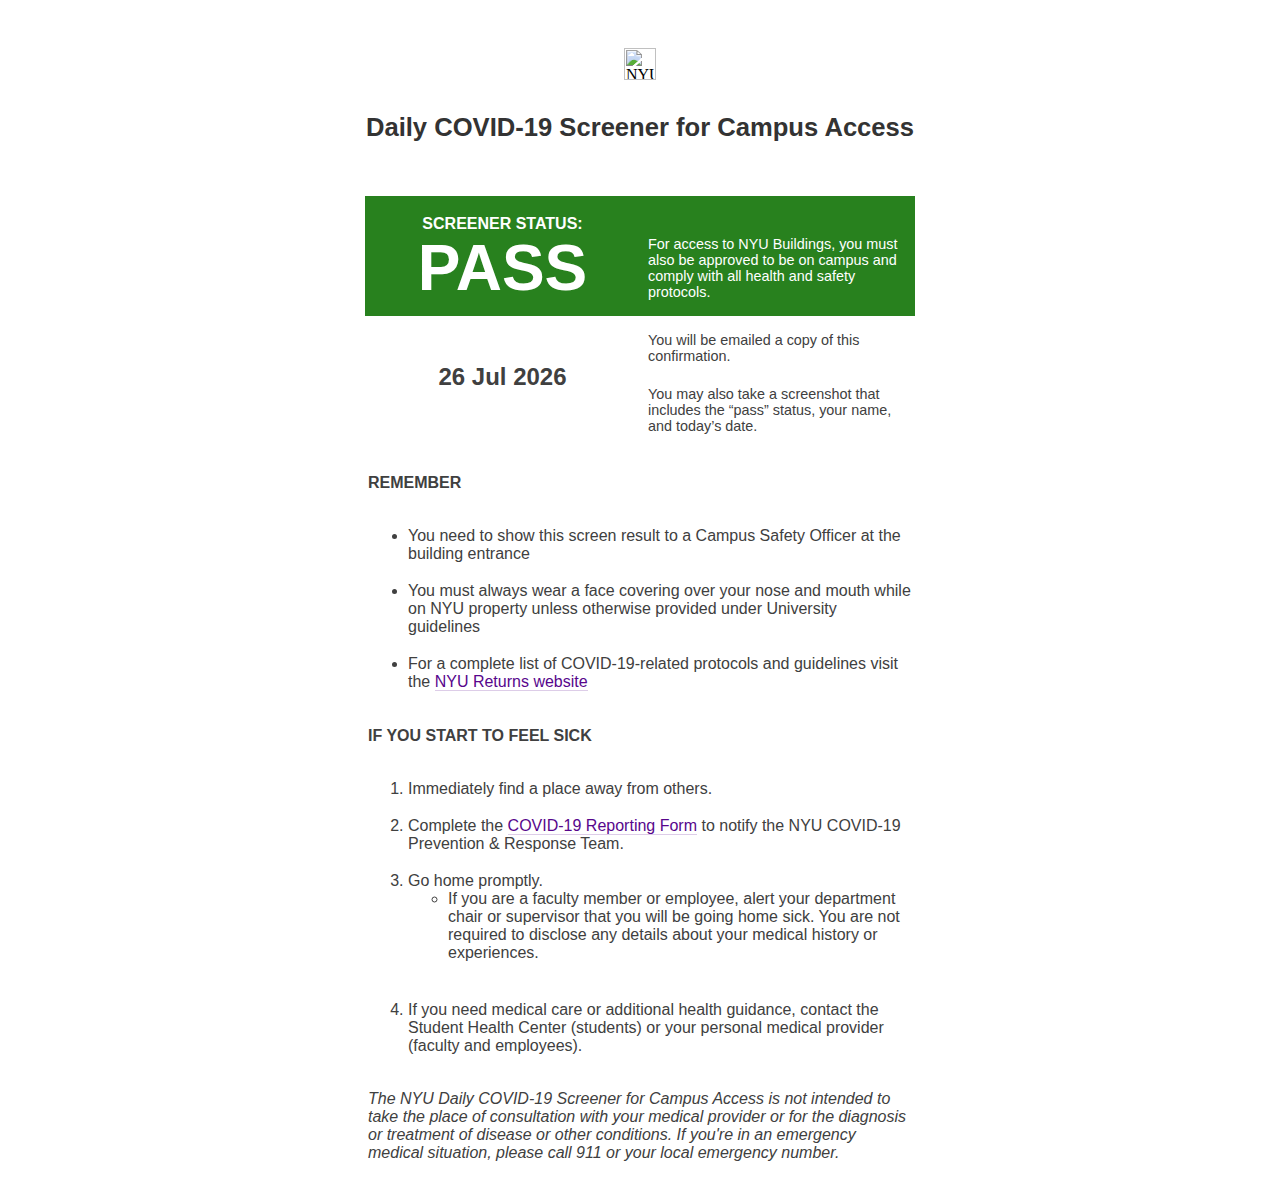
==== commit 8fab9c2a: "Update dailyscreener.html" ====
--- a/dailyscreener.html
+++ b/dailyscreener.html
@@ -703,7 +703,7 @@
   
 </script>
     <script type="text/javascript">
-      QSettings.setPT(true, {"FormSessionID":"FS_77XeiJfbvvhl077","QuestionIDs":[],"QuestionDefinitions":{},"NextButton":false,"PreviousButton":false,"Count":0,"Skipped":0,"NotDisplayed":0,"LanguageSelector":null,"Messages":{"EOSMessage":{"FinalEOSMessage":"<meta name=\"viewport\" content=\"width=device-width, initial-scale=1.0\">\n<table role=\"presentation\" width=\"100%\">\n\t<tbody>\n\t\t<tr>\n\t\t\t<td>\n\t\t\t<table role=\"presentation\" style=\"max-width: 550px; margin: 0 auto; font-family: 'Gotham SSm A', 'Gotham SSm B', Helvetica, Arial, sans-serif; border: none; border-collapse: collapse;\">\n\t\t\t\t<tbody>\n\t\t\t\t\t<tr style=\"background: #28811e;\">\n\t\t\t\t\t\t<td style=\"margin: 0; text-align: center; padding: 1rem 0;\" valign=\"middle\" width=\"50%\">\n\t\t\t\t\t\t<h1 style=\"font-weight: bold; font-size: 1rem; line-height: 1.5rem; color: #fff; text-transform: uppercase; margin: 0;\">Screener Status:<br />\n\t\t\t\t\t\t<span style=\"font-size: 4rem; line-height: 4rem; \">Pass</span></h1>\n\t\t\t\t\t\t</td>\n\t\t\t\t\t\t<td style=\"padding: 1rem 0;\" valign=\"bottom\" width=\"50%\">\n\t\t\t\t\t\t<p style=\"color: #ffffff!important; font-size: .9rem; padding: 0 .5rem;\">For access to NYU Buildings, you must also be approved to be on campus and comply with all health and safety protocols.</p>\n\t\t\t\t\t\t</td>\n\t\t\t\t\t</tr>\n\t\t\t\t\t<tr>\n\t\t\t\t\t\t<td style=\"padding: 1rem 0;\" valign=\"middle\">\n\t\t\t\t\t\t<p style=\"font-weight: bold; font-size: 1.5rem; line-height: 100%; margin: 0; padding-bottom: .5rem; text-align: center;\">Jungwoo Park</p>\n\n\t\t\t\t\t\t<p style=\"font-weight: bold; font-size: 1.5rem; line-height: 100%; margin: 0; text-align: center;\" valign=\"middle\">15 Apr 2022</p>\n\t\t\t\t\t\t</td>\n\t\t\t\t\t\t<td style=\"padding: 1rem 0;\">\n\t\t\t\t\t\t<p style=\"font-size: .9rem; padding: 0 .5rem .5rem .5rem;\">You will be emailed a copy of this confirmation.</p>\n\n\t\t\t\t\t\t<p style=\"font-size: .9rem; padding: 0 .5rem;\">You may also take a screenshot that includes the &ldquo;pass&rdquo; status, your name, and today&rsquo;s date.</p>\n\t\t\t\t\t\t</td>\n\t\t\t\t\t</tr>\n\t\t\t\t</tbody>\n\t\t\t</table>\n\t\t\t</td>\n\t\t</tr>\n\t</tbody>\n</table>\n\n<table role=\"presentation\" width=\"100%\">\n\t<tbody>\n\t\t<tr>\n\t\t\t<td>\n\t\t\t<table role=\"presentation\" style=\"margin: 0 auto; max-width: 550px; font-family: 'Gotham SSm A', 'Gotham SSm B', Helvetica, Arial, sans-serif; color: #333;\">\n\t\t\t\t<tbody>\n\t\t\t\t\t<tr>\n\t\t\t\t\t\t<td>\n\t\t\t\t\t\t<p style=\"padding-top: 15px;\"><strong style=\"text-transform: uppercase\">Remember</strong></p>\n\n\t\t\t\t\t\t<ul>\n\t\t\t\t\t\t\t<li>You need to show this screen result to a Campus Safety Officer at the building entrance</li>\n\t\t\t\t\t\t\t<li>You must always wear a face covering over your nose and mouth while on NYU property unless otherwise provided under University guidelines</li>\n\t\t\t\t\t\t\t<li>For a complete list of COVID-19-related protocols and guidelines visit the <a href=\"https://www.nyu.edu/nyureturns\">NYU Returns website</a></li>\n\t\t\t\t\t\t</ul>\n\n\t\t\t\t\t\t<p><strong style=\"text-transform: uppercase\">If You Start To Feel Sick</strong></p>\n\n\t\t\t\t\t\t<ol>\n\t\t\t\t\t\t\t<li>Immediately find a place away from others.</li>\n\t\t\t\t\t\t\t<li>Complete the <a href=\"https://www.nyu.edu/coronavirus/reporting\">COVID-19 Reporting Form</a> to notify the NYU COVID-19 Prevention &amp; Response Team.</li>\n\t\t\t\t\t\t\t<li>Go home promptly.\n\t\t\t\t\t\t\t<ul>\n\t\t\t\t\t\t\t\t<li>If you are a faculty member or employee, alert your department chair or supervisor that you will be going home sick. You are not required to disclose any details about your medical history or experiences.</li>\n\t\t\t\t\t\t\t</ul>\n\t\t\t\t\t\t\t</li>\n\t\t\t\t\t\t\t<li>If you need medical care or additional health guidance, contact the Student Health Center (students) or your personal medical provider (faculty and employees).</li>\n\t\t\t\t\t\t</ol>\n\n\t\t\t\t\t\t<p><em>The NYU Daily COVID-19 Screener for Campus Access is not intended to take the place of consultation with your medical provider or for the diagnosis or treatment of disease or other conditions. If you&#39;re in an emergency medical situation, please call 911 or your local emergency number.</em></p>\n\t\t\t\t\t\t</td>\n\t\t\t\t\t</tr>\n\t\t\t\t</tbody>\n\t\t\t</table>\n\t\t\t</td>\n\t\t</tr>\n\t</tbody>\n</table>\n<script>\nvar redirectHour = 23;\nvar redirectMinute = 59;\nvar redirectURL = \"https://www.nyu.edu/nyureturns/dailyscreener\";\nsetInterval(timeCheck, 15000);\nfunction timeCheck () {\n\tvar currentDate = new Date();\n\tif (currentDate.getHours() == redirectHour &&\n\tcurrentDate.getMinutes() == redirectMinute){beginAgain () ;}\n\t}\nfunction beginAgain () {\n\twindow.location.replace(redirectURL);\n\t}\n<\/script>","PendingEOSMessage":"Your response has been received and will be recorded. <br /> Please wait while we finish processing your response.","RestartButtonEOSMessage":null,"RedirectMessage":"Please wait while you are redirected.","RedirectLinkMessage":"Click here if you are not automatically redirected.","ResponseSummaryMessage":"","ResponseSummaryDownloadMessage":""},"PoweredByQualtrics":"Powered by Qualtrics","PoweredByQualtricsLabel":"Powered by Qualtrics: Learn more about Qualtrics in a new tab","A11yNextPage":"You are on the next page","A11yPageLoaded":"Page Loaded","A11yPageLoading":"Page is loading","A11yPrevPage":"You are on the previous page","FailedToReachServer":"We were unable to connect to our servers. Please check your internet connection and try again.","ConnectionError":"Connection Error","IPDLError":"Sorry, an unexpected error occurred.","Retry":"Retry","Cancel":"Cancel","Language":"Language","Done":"Done","AutoAdvanceLabel":"or press Enter","DecimalSeparator":"Please exclude commas and if necessary use a point as a decimal separator.","BipolarPreference":"Select this answer if you prefer %1 over %2 by %3 points.","BipolarNoPreference":"Select this answer if you have no preference between %1 and %2.","Blank":"Blank","CaptchaRequired":"Answering the captcha is required to proceed","MCMSB_Instructions":"To select multiple options in a row, click and drag your mouse or hold down Shift when selecting. To select non-sequential options, hold down Control (on a PC) or Command (on a Mac) when clicking. To deselect an option, hold down Control or Command and click on a selected option.","MLDND_Instructions":"Drag and drop each item from the list into a bucket.","PGR_Instructions":"Drag and drop items into groups. Within each group, rank items by dragging and dropping them into place.","ROSB_Instructions":"Select items and then rank them by clicking the arrows to move each item up and down."},"IsPageMessage":false,"ErrorCode":null,"PageMessageTranslations":{},"CurrentLanguage":"EN","FallbackLanguage":"EN","QuestionRuntimes":{},"IsEOS":true,"FailedValidation":false,"PDPValidationFailureQuestionIDs":[],"BlockID":null,"FormTitle":"NYU Daily COVID-19 Screener for Campus Access","SurveyMetaDescription":"NYU's COVID-19 screener to be used daily by those NYU community members explicitly allowed to be on site if they pass.","TableOfContents":null,"UseTableOfContents":false,"SM":{"BaseServiceURL":"https://nyushc.iad1.qualtrics.com","BrandDataCenterURL":"https://iad1.qualtrics.com","XSRFToken":"yZFkjE7VFXQ4tUrBrrDzYA","StartDate":"2022-04-15 11:46:45","StartDateRaw":1650023205073,"BrandID":"nyushc","BrowserName":"Chrome","BrowserVersion":"100.0.4896.127","OS":"Windows NT 10.0","UserAgent":"Mozilla/5.0 (Windows NT 10.0; Win64; x64) AppleWebKit/537.36 (KHTML, like Gecko) Chrome/100.0.4896.127 Safari/537.36","LastUserAgent":"Mozilla/5.0 (Windows NT 10.0; Win64; x64) AppleWebKit/537.36 (KHTML, like Gecko) Chrome/100.0.4896.127 Safari/537.36","QueryString":"p_fn=Jungwoo&p_ln=Park&n_em=jp6393@nyu.edu&is_vax=Y&last_screener=&p_afl=student","IP":"216.165.95.172","URL":"https://nyushc.iad1.qualtrics.com/jfe/form/SV_515wVHTcq6PLe5w?p_fn=Jungwoo&p_ln=Park&n_em=jp6393@nyu.edu&is_vax=Y&last_screener=&p_afl=student","BaseHostURL":"https://nyushc.iad1.qualtrics.com","ProxyURL":"https://nyushc.iad1.qualtrics.com/jfe/form/SV_515wVHTcq6PLe5w?p_fn=Jungwoo&p_ln=Park&n_em=jp6393@nyu.edu&is_vax=Y&last_screener=&p_afl=student","JFEDataCenter":"jfe6","dataCenterPath":"jfe6","IsPreview":false,"SurveyVersionID":"9223370405034255892","JFEVersionID":"f5037dbb167d50c0aacce6cec343c603dd9257b7","FormSessionID":"FS_77XeiJfbvvhl077","SurveyID":"SV_515wVHTcq6PLe5w","EndDate":"2022-04-15 11:46:45","EndDateRaw":1650023205076},"ED":{"SID":"SV_515wVHTcq6PLe5w","SurveyID":"SV_515wVHTcq6PLe5w","Q_URL":"https://nyushc.iad1.qualtrics.com/jfe/form/SV_515wVHTcq6PLe5w?p_fn=Jungwoo&p_ln=Park&n_em=jp6393@nyu.edu&is_vax=Y&last_screener=&p_afl=student","UserAgent":"Mozilla/5.0 (Windows NT 10.0; Win64; x64) AppleWebKit/537.36 (KHTML, like Gecko) Chrome/100.0.4896.127 Safari/537.36","Q_CHL":"anonymous","Q_LastModified":1634564135,"Q_Language":"EN","Q_TotalDuration":0},"EDMETA":{},"PostToStartED":{},"FormRuntime":null,"RuntimePayload":null,"TransactionID":1,"ReplacesOutdated":false,"EOSRedirectURL":null,"RedirectURL":null,"SaveOnPageUnload":true,"ProgressPercent":100,"ProgressBarText":"Survey Completion","ProgressAccessibleText":"Current Progress","FormOptions":{"BackButton":false,"SaveAndContinue":false,"SurveyProtection":"PublicSurvey","BallotBoxStuffingPrevention":false,"NoIndex":"Yes","SecureResponseFiles":true,"SurveyExpiration":null,"SurveyTermination":"DefaultMessage","Header":"<center><h1>Daily COVID-19 Screener for Campus Access</h1></center>\n","Footer":"","ProgressBarDisplay":"None","PartialData":"No","ValidationMessage":null,"PreviousButton":{"Display":"Back"},"NextButton":{"Display":"Next"},"SurveyTitle":"NYU Daily COVID-19 Screener for Campus Access","SkinLibrary":"nyushc","SkinType":"templated","Skin":"qualtrics.base:nyushc.1508590412:null","NewScoring":1,"CustomStyles":{"customCSS":"select {\n\t-webkit-appearance: none;\n\t-moz-appearance: none;\n\tappearance: none;\n\tbackground: #fbfbfb url(https://www.nyu.edu/etc/designs/nyuseventy/clientlib/assets/img/select_input_caret.png) no-repeat center right .75rem;\n\tfont: 400 .86667rem\"Gotham SSm A\", \"Gotham SSm B\", sans-serif;\n\tcolor: #5c5c5c;\n\tpadding: 0 2rem 0 .45rem;\n\theight: 3rem;\n\tline-height: 3rem;\n\tborder: 1px solid #ddd4d4;\n\tborder-radius: 0;\n\t-webkit-box-sizing: border-box;\n\tbox-sizing: border-box;\n\ttext-overflow: ellipsis;\n\tmargin-bottom: 1rem\n}\nselect:-moz-focusring {\n\tcolor: transparent;\n\ttext-shadow: 0 0 0 #000\n}\ninput[type=password],\ninput[type=text] {\n\twidth: 100%;\n\tdisplay: block;\n\tpadding: 1rem .666666666666667rem;\n\tfont: 400 1rem\"Gotham SSm A\", \"Gotham SSm B\", sans-serif;\n\tcolor: #5c5c5c;\n\tbackground: #fbfbfb;\n\tborder: 1px solid #ddd4d4;\n\theight: 3rem;\n\t-webkit-box-sizing: border-box;\n\tbox-sizing: border-box;\n\tborder-radius: 0;\n\tmargin: .33333333333333rem 0 .666666666666667rem;\n\t-webkit-appearance: none\n}\ninput[type=password]:focus,\ninput[type=text]:focus {\n\tbackground: #e4e4e4\n}\ninput[type=password]:disabled,\ninput[type=text]:disabled {\n\tbackground-image: url([data-uri]);\n\tborder: 0\n}\ninput[type=password]:disabled>*,\ninput[type=text]:disabled>* {\n\tdisplay: none!important\n}\ninput[type=password]:disabled::after,\ninput[type=text]:disabled::after {\n\tcontent: \"\"\n}\ninput[type=password].error,\ninput[type=text].error {\n\tpadding: 1rem 2.33333333333333rem 1rem .666666666666667rem;\n\tborder: 2px solid #cb0200;\n\tbackground-image: url([data-uri])!important;\n\tbackground-position: 96% 50%;\n\tbackground-repeat: no-repeat\n}\ninput[type=password].valid,\ninput[type=text].valid {\n\tpadding: 1rem 2.33333333333333rem 1rem .666666666666667rem;\n\tborder: 2px solid #489141;\n\tbackground-image: url([data-uri])!important;\n\tbackground-position: 96% 50%;\n\tbackground-repeat: no-repeat\n}\ninput[type=date] {\n\twidth: 100%;\n\tdisplay: block;\n\tpadding: .9rem .666666666666667rem;\n\tfont: 400 .9rem\"Gotham SSm A\", \"Gotham SSm B\", sans-serif;\n\tcolor: #5c5c5c;\n\tbackground: #fbfbfb;\n\tborder: 1px solid #ddd4d4;\n\theight: 3rem;\n\t-webkit-box-sizing: border-box;\n\tbox-sizing: border-box;\n\tborder-radius: 0;\n\tmargin: .33333333333333rem 0 .666666666666667rem;\n\t-webkit-appearance: none\n}\ninput[type=date]::-webkit-calendar-picker-indicator,\ninput[type=date]::-webkit-inner-spin-button {\n\tdisplay: none;\n\t-webkit-appearance: none\n}\ninput[type=date]:focus {\n\tbackground: #e4e4e4\n}\n.caret-submit {\n\tfont-size: 1.0666666666666667rem;\n\tfont-weight: 500;\n\tpadding: .933333333333333rem 1rem .8666666666666667rem;\n\t-webkit-box-sizing: border-box;\n\tbox-sizing: border-box;\n\ttext-transform: uppercase;\n\tbackground: 0 0;\n\tborder: .06667rem solid #57068c;\n\tdisplay: block;\n\tmargin-top: .666666666666667rem;\n\ttext-align: center;\n\twidth: 100%;\n\tcolor: #57068c\n}\n.caret-submit::after {\n\tcontent: \"\\e811\";\n\tfont-family: icomoon;\n\tfont-size: 1.0666666666666667rem;\n\tmargin-left: .133333333333333rem;\n\tdisplay: inline-block;\n\tcursor: pointer;\n\tvertical-align: middle;\n\tfont-weight: 400;\n\tposition: relative;\n\tbottom: .133333333333333rem;\n\twidth: 1rem\n}\n.range {\n\tborder: 0;\n\tpadding: 0;\n\tmargin: 1rem 0 0;\n\tmin-width: inherit\n}\n.range legend {\n\tpadding: 0\n}\n.range label {\n\tdisplay: block;\n\tmargin-top: .666666666666667rem\n}\n.range .datepicker label {\n\t-webkit-box-align: center;\n\t-ms-flex-align: center;\n\talign-items: center;\n\tdisplay: -webkit-box;\n\tdisplay: -ms-flexbox;\n\tdisplay: flex;\n\tfont-weight: 400;\n\tmargin-bottom: .333333333333334rem\n}\n.range .datepicker label::before {\n\tbackground-position: center;\n\tcolor: #57068c;\n\tcontent: \"\\e900\";\n\tfont-family: icomoon;\n\tfont-size: 1.6rem;\n\twidth: 1.33333333333333rem;\n\tmargin-right: .75rem\n}\n.range .datepicker input[type=date] {\n\twidth: 100%\n}\nlabel:not(.x-form-item-label):not(.x-form-cb-label-hidden),\nlegend {\n\tfont: 700 1rem\"Gotham SSm A\", \"Gotham SSm B\", sans-serif;\n\tcolor: #404040\n}\nlabel:not(.x-form-item-label):not(.x-form-cb-label-hidden).required-field::after,\nlegend.required-field::after {\n\tcontent: \"*\";\n\tdisplay: inline-block;\n\tvertical-align: top;\n\tcolor: #cb0200;\n\tfont-size: .8666666666666667rem;\n\tmargin-left: .33333333333333rem\n}\nlabel.required-field::after {\n\tcontent: \"*\";\n\tdisplay: inline-block;\n\tvertical-align: top;\n\tcolor: #cb0200;\n\tfont-size: .8666666666666667rem;\n\tmargin-left: .33333333333333rem\n}\nfieldset {\n\tborder: 0;\n\tmargin: 0;\n\tmin-width: 0\n}\n.form {\n\t-webkit-box-sizing: border-box;\n\tbox-sizing: border-box;\n\tdisplay: block;\n\tpadding: 1rem;\n\twidth: 100%\n}\n.form .special {\n\tdisplay: none\n}\n.form h3 {\n\tmargin: 0;\n\tline-height: 150%\n}\n.form h5 {\n\tmargin: 0;\n\tline-height: 150%\n}\n.form .form-titles {\n\tmargin: 0 0 .666666666666667rem 0\n}\n.form button {\n\tfont-family: \"Gotham SSm A\", \"Gotham SSm B\", sans-serif;\n\tfont-weight: 500;\n\tdisplay: inline-block;\n\t-webkit-box-sizing: border-box;\n\tbox-sizing: border-box;\n\tmax-width: 30rem;\n\tpadding: .733333333333333rem 1.33333333333333rem!important;\n\ttext-decoration: none;\n\tcolor: #57068c;\n\tborder: 1px solid #57068c;\n\tbackground: #fff;\n\tcursor: pointer\n}\n.form button.caret-submit {\n\twidth: auto\n}\n.form button:hover {\n\tcolor: #fff;\n\tbackground: #57068c\n}\n.form a, .Skin a {\n\tcolor: #57068c;\n\tcursor: pointer;\n\tfont-size: 1rem;\n\ttext-decoration: none;\n\tborder-bottom: 1px solid rgba(87, 6, 140, 0.2);\n}\n.form a:visited, .Skin a:visited {\n\tcolor: #57068c\n}\n.form a:hover, .Skin a:hover {\n\tcolor: #330662;\n\ttext-decoration: none;\n\tborder-bottom: 1px solid #57068c;\n}\n.form a.form-submit {\n\tcolor: #57068c;\n\ttext-transform: uppercase;\n\tfont: 500 1.06667rem\"Gotham SSm A\", \"Gotham SSm B\", sans-serif;\n\tpadding: .933333333333333rem;\n\t-webkit-box-sizing: border-box;\n\tbox-sizing: border-box;\n\tbackground: #fff;\n\tborder: 1px solid #57068c;\n\tmargin: 1rem 0 2rem;\n\ttext-decoration: none;\n\tdisplay: inline-block\n}\n.form a.form-submit::after {\n\tcontent: \"ï”\";\n\tcolor: #57068c;\n\tfont: 200 1rem FontAwesome;\n\tmargin-left: .33333333333333rem;\n\tdisplay: inline-block;\n\tcursor: pointer\n}\n.form a.form-submit:hover {\n\tcolor: #fff;\n\tbackground: #57068c;\n\ttext-decoration: none\n}\n.form a.form-submit:hover::after {\n\tcontent: \"ï”\";\n\tcolor: #fff;\n\tfont-family: FontAwesome;\n\tfont-size: 1rem\n}\n.form a.form-submit:active {\n\tbackground: #330662\n}\n.form a.form-submit.click {\n\tcolor: #fff;\n\tbackground: #330662;\n\ttext-decoration: none\n}\n.form a.form-submit.click::after {\n\tcolor: #fff\n}\n.form div {\n\tline-height: 150%\n}\n.form span.error-message,\n.form span.valid-message {\n\tfont: 700 1rem\"Gotham SSm A\", \"Gotham SSm B\", sans-serif;\n\tdisplay: block;\n\tcolor: #cb0200;\n\tmargin: 0 0 .666666666666667rem\n}\n.form span.valid-message {\n\tcolor: #489141\n}\n.form input {\n\tmargin-bottom: 1rem\n}\n.form textarea {\n\tbackground: #fbfbfb;\n\tborder: 1px solid #ddd4d4;\n\tborder-radius: 0;\n\tcolor: #5c5c5c;\n\tdisplay: block;\n\tfont: 400 1rem\"Gotham SSm A\", \"Gotham SSm B\", sans-serif;\n\theight: 6.666666666666667rem;\n\tresize: none;\n\toverflow: auto;\n\toutline: 0;\n\tpadding: 1rem .666666666666667rem;\n\twidth: calc(100% - 1.666666666666667rem)\n}\n.form textarea:focus {\n\toutline: 3px solid #3dbbdb;\n\tbackground: #e4e4e4\n}\n.form textarea.error {\n\tborder: 2px solid #cb0200\n}\n.form textarea.valid {\n\tborder: 2px solid #489141\n}\n.form input[type=password] {\n\tcolor: #57068c\n}\n\n\n.Skin .QuestionOuter {\n\tpadding-bottom: 0\n}\n.Skin .SkinInner {\n\tpadding-top: 40px !important\n}\n.Skin div.EndOfSurvey {\n\tpadding: 0 20px;\n}\n\n.Skin .QuestionText h1, .Skin #Header h1, .Skin .QuestionText h2, .Skin .QuestionText h3, .Skin .QuestionText h4, .Skin .QuestionText h5, .Skin .QuestionText h6 {\n\tpadding-bottom: .85rem;\n\tfont-weight: 700;\n\tline-height: 115%;\n\tcolor: #333333;\n\t}\n.Skin .QuestionText h1, .Skin #Header h1 {\n\tfont-size: 1.6rem;\n\t}\n.Skin .QuestionText h2 {\n\tfont-size: 1.4rem;\n\t}\n.Skin .QuestionText h3 {\n\tfont-size: 1.3rem;\n\t}\n.Skin .QuestionText h4 {\n\tfont-size: 1.2rem;\n\t}\n.Skin .QuestionText h5 {\n\tfont-size: 1.1rem;\n\t}\n.Skin .QuestionText h6 {\n\tfont-size: 1rem;\n\tfont-weight: bold;\n\tfont-style: italic;\n\t}\nem {\n\tfont-style: italic;\n\t}\n.Skin #Header,\n.Skin .EndOfSurvey,\n.Skin .QuestionText,\n.Skin .QuestionText li, .Skin .EndOfSurvey li,\n.Skin .QuestionText p, .Skin .EndOfSurvey p {\n\tpadding-bottom: 1.2rem;\n\tfont-size: 1rem;\n\tfont-family: \"Gotham SSm A\", \"Gotham SSm B\", sans-serif;\n\tcolor: #404040!important\n}\n.Skin .QuestionText ul {\n\tmargin: 0;\n}\n.Skin .MC .QuestionText {\n\tfont-weight: 700\n}\n.Skin .labelWrapper>span {\n\tfont-weight: 400!important\n}\n.Skin .QuestionText {\n\tpadding: 15px 15px 5px 15px!important\n}\n.Skin .QuestionBody {\n\tpadding-bottom: 15px!important;\n\tpadding-left: 15px!important;\n\tpadding-right: 15px!important\n}\n.Skin select {\n\tmin-width: 250px!important\n}\n.Skin #ProgressBar {\n\tmargin-top: 0!important\n}\n.Skin .NextButton,\n.Skin .PreviousButton,\n.Skin input[type=button] {\n\tbackground-color: #57068c!important;\n\tcolor: #fff!important;\n\tborder: none!important;\n\tborder-radius: 0!important;\n\tfont-family: \"Gotham SSm A\", \"Gotham SSm B\", sans-serif!important;\n\tmargin: 3px !important;\n}\n.Skin .TE textarea:focus, .Skin input.TextEntryBox:focus, .Skin input[type=password]:focus, .Skin input[type=search]:focus, .Skin input[type=text]:focus, .Skin input[type=button]:focus, .Skin select:focus, .Skin textarea:focus, .Skin a:focus {\n\toutline: 3px solid #3dbbdb !important;\n}\n.Skin input[type=\"radio\"]:focus {\n\tclip: auto;\n}\n.Skin label.MultipleAnswer,\n.Skin label.SingleAnswer {\n\tbackground: 0 0!important\n}\n.Skin label.MultipleAnswer>span,\n.Skin label.SingleAnswer>span {\n\tfont-weight: 400\n}\n.Skin label.SingleAnswer>span::before {\n\ttop: 22px!important;\n\tleft: 14px!important;\n\tbackground-color: #fff!important;\n\twidth: 17px!important;\n\theight: 17px!important\n}\n.Skin label.SingleAnswer.q-checked.q-focused>span::before,\n.Skin label.SingleAnswer.q-checked>span::before {\n\tborder-color: #57068c!important;\n\tbackground-color: #57068c!important\n}\n.Skin label.MultipleAnswer>span::before {\n\ttop: 20px!important;\n\tleft: 15px!important;\n\tbackground-color: #fff!important;\n\twidth: 15px!important;\n\theight: 15px!important\n}\n.Skin label.MultipleAnswer.q-checked>span::before {\n\tborder-color: #57068c!important;\n\tbackground-color: #57068c!important\n}\n.Skin .MC label.q-checkbox {\n\tdisplay: none!important\n}\n.Skin input,\n.Skin textarea {\n\tbackground-color: #fbfbfb!important;\n\tborder: 1px solid #949494!important\n}\n.Skin .MC li>input {\n\twidth: 20px!important;\n\theight: 20px!important;\n\tleft: 10px;\n\tvertical-align: middle;\n\tmargin-right: 10px;\n\tborder-radius: 3px;\n\tborder: 1px solid #9b9b9b;\n\tborder-image: initial;\n\tbackground: #fbfbfb!important;\n\tdisplay: block!important;\n\tmargin: 12px 4px;\n\tposition: absolute!important;\n\topacity: 1!important\n}\n.Skin .MC li>input:focus {\n\toutline: 3px solid #3dbbdb!important\n}\n.Skin #Header {\n\tpadding-top: 1rem !important\n\t}\n.Skin #Footer {\n\tmargin-top: 0!important\n}\ndiv#Plug {\n\theight: 0;\n\toverflow: hidden\n}\n\n\n@media screen and (max-width: 62rem) {\n\t.form a {\n\t\tfont-size: .8666666666666667rem\n\t}\n\t.Skin .SkinInner {\n\t\tpadding-top: 0px !important\n\t}\n}"},"EOSMessage":"","ShowExportTags":false,"CollectGeoLocation":false,"SurveyMetaDescription":"NYU's COVID-19 screener to be used daily by those NYU community members explicitly allowed to be on site if they pass.","PasswordProtection":"No","AnonymizeResponse":"No","RefererCheck":"Yes","UseCustomSurveyLinkCompletedMessage":null,"SurveyLinkCompletedMessage":"","SurveyLinkCompletedMessageLibrary":"","ResponseSummary":"No","EOSMessageLibrary":"","EOSRedirectURL":"https://","EmailThankYou":false,"ThankYouEmailMessageLibrary":null,"ThankYouEmailMessage":null,"ValidateMessage":true,"ValidationMessageLibrary":null,"InactiveSurvey":"DefaultMessage","PartialDataCloseAfter":"SurveyStart","ActiveResponseSet":"RS_6YaX5J4LdkIC4xE","InactiveMessageLibrary":"","InactiveMessage":"","AvailableLanguages":{"EN":[]},"headerMid":"","ProtectSelectionIds":true,"RecaptchaV3":false,"ConfirmStart":false,"AutoConfirmStart":false,"RelevantID":false,"PartialDeletion":"+1 hour","SurveyName":"Daily Screener - NY vol. 2","SurveyLanguage":"EN","SurveyStartDate":"-0001-11-30 06:59:56","SurveyExpirationDate":"-0001-11-30 06:59:56","SurveyCreationDate":"2021-04-14 16:13:08","SkinOptions":{"Version":3,"AnyDeviceSupport":true,"Icons":{"favicon":"https://nyushc.iad1.qualtrics.com/CP/Graphic.php?IM=IM_5Asc85WJ6wqzhhb","appleTouchIcon":"https://nyushc.iad1.qualtrics.com/CP/Graphic.php?IM=IM_5Asc85WJ6wqzhhb","ogImage":"https://nyushc.iad1.qualtrics.com/CP/Graphic.php?IM=IM_dosE8MrhSrNLTIV"},"BrandingOnly":{"header":"<link href=\"//cloud.typography.com/7436432/714802/css/fonts.css\" rel=\"stylesheet\" type=\"text/css\" />\n<center><img alt=\"NYU\" src=\"https://nyushc.co1.qualtrics.com/ControlPanel/Graphic.php?IM=IM_73SlIHCeAgz9H1z\" style=\"height: 32px!important;\" /></center>\n","footer":""},"Logo":"","ProgressBarPosition":"bottom","FallbackSkin":false},"SkinBaseCss":"/jfe/themes/templated-skins/qualtrics.base:nyushc.1508590412:null/version-1649197284605-1476ec/stylesheet.css","PageTransition":"none","CustomLanguages":null,"SurveyTimezone":"America/New_York","LinkType":"anonymous","Language":"EN","Languages":null,"DefaultLanguages":{"AR":"العربية","ASM":"অসমীয়া","AZ-AZ":"Azərbaycan dili","BEL":"Беларуская","BG":"Български","BS":"Bosanski","BN":"বাংলা","CA":"Català","CEB":"Bisaya","CKB":"كوردي","CS":"Čeština","CY":"Cymraeg","DA":"Dansk","DE":"Deutsch","EL":"Ελληνικά","EN":"English","EN-GB":"English - United Kingdom","EN_GB":"English - Great Britain","EO":"Esperanto","ES":"Español (América Latina)","ES-ES":"Español","ET":"Eesti","FA":"فارسی","FI":"Suomi","FR":"Français","FR-CA":"Français (Canada)","GU":"ગુજરાતી ","HE":"עברית","HI":"हिन्दी","HIL":"Hiligaynon","HR":"Hrvatski","HU":"Magyar","HYE":"Հայերեն","ID":"Bahasa Indonesia","ISL":"Íslenska","IT":"Italiano","JA":"日本語","KAN":"ಕನ್ನಡ","KAT":"ქართული","KAZ":"Қазақ","KM":"ភាសាខ្មែរ","KO":"한국어","LV":"Latviešu","LT":"Lietuviškai","MAL":"മലയാളം","MAR":"मराठी","MK":"Mакедонски","MN":"Монгол","MS":"Bahasa Malaysia","MY":"မြန်မာဘာသာ","NE":"नेपाली","NL":"Nederlands","NO":"Norsk","ORI":"ଓଡ଼ିଆ ଭାଷା","PA-IN":"ਪੰਜਾਬੀ (ਗੁਰਮੁਖੀ)","PL":"Polski","PT":"Português","PT-BR":"Português Brasileiro","RI-GI":"Rigi","RO":"Română","RU":"Русский","SIN":"සිංහල","SK":"Slovenčina","SL":"Slovenščina","SO":"Somali","SQI":"Shqip","SR":"Srpski","SR-ME":"Crnogorski","SV":"Svenska","SW":"Kiswahili","TA":"தமிழ்","TEL":"తెలుగు","TGL":"Tagalog","TH":"ภาษาไทย","TR":"Tϋrkçe","UK":"Українська","UR":"اردو","VI":"Tiếng Việt","ZH-S":"简体中文","ZH-T":"繁體中文","Q_DEV":"Developer"},"ThemeURL":"//co1.qualtrics.com/WRQualtricsShared/"},"Header":"<center><h1>Daily COVID-19 Screener for Campus Access</h1></center>\n","Footer":"","HasJavaScript":true,"IsSystemMessage":false,"FeatureFlags":{},"NextButtonAriaLabel":"Next","PreviousButtonAriaLabel":"Back","BrandType":"Academic","FilteredEDKeys":[],"CookieActions":{"Set":[{"secure":true,"sameSite":"None","httpOnly":false,"path":"/","domain":".qualtrics.com","maxAge":15768000000,"name":"QST","value":"SV_515wVHTcq6PLe5w,SV_ePNv0eXvGWgCxkq"}],"Clear":[{"secure":true,"sameSite":"None","httpOnly":false,"path":"/","domain":".qualtrics.com","maxAge":15768000000,"name":"0CZH0YBcK7QBEq3JsQu%2BP%2Bo8F%2BVLVmcU4sSdNJ1Zi%2FU%3D","value":"~jfe6"}]}});
+      QSettings.setPT(true, {"FormSessionID":"FS_77XeiJfbvvhl077","QuestionIDs":[],"QuestionDefinitions":{},"NextButton":false,"PreviousButton":false,"Count":0,"Skipped":0,"NotDisplayed":0,"LanguageSelector":null,"Messages":{"EOSMessage":{"FinalEOSMessage":"<meta name=\"viewport\" content=\"width=device-width, initial-scale=1.0\">\n<table role=\"presentation\" width=\"100%\">\n\t<tbody>\n\t\t<tr>\n\t\t\t<td>\n\t\t\t<table role=\"presentation\" style=\"max-width: 550px; margin: 0 auto; font-family: 'Gotham SSm A', 'Gotham SSm B', Helvetica, Arial, sans-serif; border: none; border-collapse: collapse;\">\n\t\t\t\t<tbody>\n\t\t\t\t\t<tr style=\"background: #28811e;\">\n\t\t\t\t\t\t<td style=\"margin: 0; text-align: center; padding: 1rem 0;\" valign=\"middle\" width=\"50%\">\n\t\t\t\t\t\t<h1 style=\"font-weight: bold; font-size: 1rem; line-height: 1.5rem; color: #fff; text-transform: uppercase; margin: 0;\">Screener Status:<br />\n\t\t\t\t\t\t<span style=\"font-size: 4rem; line-height: 4rem; \">Pass</span></h1>\n\t\t\t\t\t\t</td>\n\t\t\t\t\t\t<td style=\"padding: 1rem 0;\" valign=\"bottom\" width=\"50%\">\n\t\t\t\t\t\t<p style=\"color: #ffffff!important; font-size: .9rem; padding: 0 .5rem;\">For access to NYU Buildings, you must also be approved to be on campus and comply with all health and safety protocols.</p>\n\t\t\t\t\t\t</td>\n\t\t\t\t\t</tr>\n\t\t\t\t\t<tr>\n\t\t\t\t\t\t<td style=\"padding: 1rem 0;\" valign=\"middle\">\n\t\t\t\t\t\t<p style=\"font-weight: bold; font-size: 1.5rem; line-height: 100%; margin: 0; padding-bottom: .5rem; text-align: center;\"></p>\n\n\t\t\t\t\t\t<p style=\"font-weight: bold; font-size: 1.5rem; line-height: 100%; margin: 0; text-align: center;\" valign=\"middle\">15 Apr 2022</p>\n\t\t\t\t\t\t</td>\n\t\t\t\t\t\t<td style=\"padding: 1rem 0;\">\n\t\t\t\t\t\t<p style=\"font-size: .9rem; padding: 0 .5rem .5rem .5rem;\">You will be emailed a copy of this confirmation.</p>\n\n\t\t\t\t\t\t<p style=\"font-size: .9rem; padding: 0 .5rem;\">You may also take a screenshot that includes the &ldquo;pass&rdquo; status, your name, and today&rsquo;s date.</p>\n\t\t\t\t\t\t</td>\n\t\t\t\t\t</tr>\n\t\t\t\t</tbody>\n\t\t\t</table>\n\t\t\t</td>\n\t\t</tr>\n\t</tbody>\n</table>\n\n<table role=\"presentation\" width=\"100%\">\n\t<tbody>\n\t\t<tr>\n\t\t\t<td>\n\t\t\t<table role=\"presentation\" style=\"margin: 0 auto; max-width: 550px; font-family: 'Gotham SSm A', 'Gotham SSm B', Helvetica, Arial, sans-serif; color: #333;\">\n\t\t\t\t<tbody>\n\t\t\t\t\t<tr>\n\t\t\t\t\t\t<td>\n\t\t\t\t\t\t<p style=\"padding-top: 15px;\"><strong style=\"text-transform: uppercase\">Remember</strong></p>\n\n\t\t\t\t\t\t<ul>\n\t\t\t\t\t\t\t<li>You need to show this screen result to a Campus Safety Officer at the building entrance</li>\n\t\t\t\t\t\t\t<li>You must always wear a face covering over your nose and mouth while on NYU property unless otherwise provided under University guidelines</li>\n\t\t\t\t\t\t\t<li>For a complete list of COVID-19-related protocols and guidelines visit the <a href=\"https://www.nyu.edu/nyureturns\">NYU Returns website</a></li>\n\t\t\t\t\t\t</ul>\n\n\t\t\t\t\t\t<p><strong style=\"text-transform: uppercase\">If You Start To Feel Sick</strong></p>\n\n\t\t\t\t\t\t<ol>\n\t\t\t\t\t\t\t<li>Immediately find a place away from others.</li>\n\t\t\t\t\t\t\t<li>Complete the <a href=\"https://www.nyu.edu/coronavirus/reporting\">COVID-19 Reporting Form</a> to notify the NYU COVID-19 Prevention &amp; Response Team.</li>\n\t\t\t\t\t\t\t<li>Go home promptly.\n\t\t\t\t\t\t\t<ul>\n\t\t\t\t\t\t\t\t<li>If you are a faculty member or employee, alert your department chair or supervisor that you will be going home sick. You are not required to disclose any details about your medical history or experiences.</li>\n\t\t\t\t\t\t\t</ul>\n\t\t\t\t\t\t\t</li>\n\t\t\t\t\t\t\t<li>If you need medical care or additional health guidance, contact the Student Health Center (students) or your personal medical provider (faculty and employees).</li>\n\t\t\t\t\t\t</ol>\n\n\t\t\t\t\t\t<p><em>The NYU Daily COVID-19 Screener for Campus Access is not intended to take the place of consultation with your medical provider or for the diagnosis or treatment of disease or other conditions. If you&#39;re in an emergency medical situation, please call 911 or your local emergency number.</em></p>\n\t\t\t\t\t\t</td>\n\t\t\t\t\t</tr>\n\t\t\t\t</tbody>\n\t\t\t</table>\n\t\t\t</td>\n\t\t</tr>\n\t</tbody>\n</table>\n<script>\nvar redirectHour = 23;\nvar redirectMinute = 59;\nvar redirectURL = \"https://www.nyu.edu/nyureturns/dailyscreener\";\nsetInterval(timeCheck, 15000);\nfunction timeCheck () {\n\tvar currentDate = new Date();\n\tif (currentDate.getHours() == redirectHour &&\n\tcurrentDate.getMinutes() == redirectMinute){beginAgain () ;}\n\t}\nfunction beginAgain () {\n\twindow.location.replace(redirectURL);\n\t}\n<\/script>","PendingEOSMessage":"Your response has been received and will be recorded. <br /> Please wait while we finish processing your response.","RestartButtonEOSMessage":null,"RedirectMessage":"Please wait while you are redirected.","RedirectLinkMessage":"Click here if you are not automatically redirected.","ResponseSummaryMessage":"","ResponseSummaryDownloadMessage":""},"PoweredByQualtrics":"Powered by Qualtrics","PoweredByQualtricsLabel":"Powered by Qualtrics: Learn more about Qualtrics in a new tab","A11yNextPage":"You are on the next page","A11yPageLoaded":"Page Loaded","A11yPageLoading":"Page is loading","A11yPrevPage":"You are on the previous page","FailedToReachServer":"We were unable to connect to our servers. Please check your internet connection and try again.","ConnectionError":"Connection Error","IPDLError":"Sorry, an unexpected error occurred.","Retry":"Retry","Cancel":"Cancel","Language":"Language","Done":"Done","AutoAdvanceLabel":"or press Enter","DecimalSeparator":"Please exclude commas and if necessary use a point as a decimal separator.","BipolarPreference":"Select this answer if you prefer %1 over %2 by %3 points.","BipolarNoPreference":"Select this answer if you have no preference between %1 and %2.","Blank":"Blank","CaptchaRequired":"Answering the captcha is required to proceed","MCMSB_Instructions":"To select multiple options in a row, click and drag your mouse or hold down Shift when selecting. To select non-sequential options, hold down Control (on a PC) or Command (on a Mac) when clicking. To deselect an option, hold down Control or Command and click on a selected option.","MLDND_Instructions":"Drag and drop each item from the list into a bucket.","PGR_Instructions":"Drag and drop items into groups. Within each group, rank items by dragging and dropping them into place.","ROSB_Instructions":"Select items and then rank them by clicking the arrows to move each item up and down."},"IsPageMessage":false,"ErrorCode":null,"PageMessageTranslations":{},"CurrentLanguage":"EN","FallbackLanguage":"EN","QuestionRuntimes":{},"IsEOS":true,"FailedValidation":false,"PDPValidationFailureQuestionIDs":[],"BlockID":null,"FormTitle":"NYU Daily COVID-19 Screener for Campus Access","SurveyMetaDescription":"NYU's COVID-19 screener to be used daily by those NYU community members explicitly allowed to be on site if they pass.","TableOfContents":null,"UseTableOfContents":false,"SM":{"BaseServiceURL":"https://nyushc.iad1.qualtrics.com","BrandDataCenterURL":"https://iad1.qualtrics.com","XSRFToken":"yZFkjE7VFXQ4tUrBrrDzYA","StartDate":"2022-04-15 11:46:45","StartDateRaw":1650023205073,"BrandID":"nyushc","BrowserName":"Chrome","BrowserVersion":"100.0.4896.127","OS":"Windows NT 10.0","UserAgent":"Mozilla/5.0 (Windows NT 10.0; Win64; x64) AppleWebKit/537.36 (KHTML, like Gecko) Chrome/100.0.4896.127 Safari/537.36","LastUserAgent":"Mozilla/5.0 (Windows NT 10.0; Win64; x64) AppleWebKit/537.36 (KHTML, like Gecko) Chrome/100.0.4896.127 Safari/537.36","QueryString":"p_fn=&p_ln=&n_em=jp6393@nyu.edu&is_vax=Y&last_screener=&p_afl=student","IP":"216.165.95.172","URL":"https://nyushc.iad1.qualtrics.com/jfe/form/SV_515wVHTcq6PLe5w?p_fn=&p_ln=&n_em=jp6393@nyu.edu&is_vax=Y&last_screener=&p_afl=student","BaseHostURL":"https://nyushc.iad1.qualtrics.com","ProxyURL":"https://nyushc.iad1.qualtrics.com/jfe/form/SV_515wVHTcq6PLe5w?p_fn=Jungwoo&p_ln=Park&n_em=jp6393@nyu.edu&is_vax=Y&last_screener=&p_afl=student","JFEDataCenter":"jfe6","dataCenterPath":"jfe6","IsPreview":false,"SurveyVersionID":"9223370405034255892","JFEVersionID":"f5037dbb167d50c0aacce6cec343c603dd9257b7","FormSessionID":"FS_77XeiJfbvvhl077","SurveyID":"SV_515wVHTcq6PLe5w","EndDate":"2022-04-15 11:46:45","EndDateRaw":1650023205076},"ED":{"SID":"SV_515wVHTcq6PLe5w","SurveyID":"SV_515wVHTcq6PLe5w","Q_URL":"https://nyushc.iad1.qualtrics.com/jfe/form/SV_515wVHTcq6PLe5w?p_fn=Jungwoo&p_ln=Park&n_em=jp6393@nyu.edu&is_vax=Y&last_screener=&p_afl=student","UserAgent":"Mozilla/5.0 (Windows NT 10.0; Win64; x64) AppleWebKit/537.36 (KHTML, like Gecko) Chrome/100.0.4896.127 Safari/537.36","Q_CHL":"anonymous","Q_LastModified":1634564135,"Q_Language":"EN","Q_TotalDuration":0},"EDMETA":{},"PostToStartED":{},"FormRuntime":null,"RuntimePayload":null,"TransactionID":1,"ReplacesOutdated":false,"EOSRedirectURL":null,"RedirectURL":null,"SaveOnPageUnload":true,"ProgressPercent":100,"ProgressBarText":"Survey Completion","ProgressAccessibleText":"Current Progress","FormOptions":{"BackButton":false,"SaveAndContinue":false,"SurveyProtection":"PublicSurvey","BallotBoxStuffingPrevention":false,"NoIndex":"Yes","SecureResponseFiles":true,"SurveyExpiration":null,"SurveyTermination":"DefaultMessage","Header":"<center><h1>Daily COVID-19 Screener for Campus Access</h1></center>\n","Footer":"","ProgressBarDisplay":"None","PartialData":"No","ValidationMessage":null,"PreviousButton":{"Display":"Back"},"NextButton":{"Display":"Next"},"SurveyTitle":"NYU Daily COVID-19 Screener for Campus Access","SkinLibrary":"nyushc","SkinType":"templated","Skin":"qualtrics.base:nyushc.1508590412:null","NewScoring":1,"CustomStyles":{"customCSS":"select {\n\t-webkit-appearance: none;\n\t-moz-appearance: none;\n\tappearance: none;\n\tbackground: #fbfbfb url(https://www.nyu.edu/etc/designs/nyuseventy/clientlib/assets/img/select_input_caret.png) no-repeat center right .75rem;\n\tfont: 400 .86667rem\"Gotham SSm A\", \"Gotham SSm B\", sans-serif;\n\tcolor: #5c5c5c;\n\tpadding: 0 2rem 0 .45rem;\n\theight: 3rem;\n\tline-height: 3rem;\n\tborder: 1px solid #ddd4d4;\n\tborder-radius: 0;\n\t-webkit-box-sizing: border-box;\n\tbox-sizing: border-box;\n\ttext-overflow: ellipsis;\n\tmargin-bottom: 1rem\n}\nselect:-moz-focusring {\n\tcolor: transparent;\n\ttext-shadow: 0 0 0 #000\n}\ninput[type=password],\ninput[type=text] {\n\twidth: 100%;\n\tdisplay: block;\n\tpadding: 1rem .666666666666667rem;\n\tfont: 400 1rem\"Gotham SSm A\", \"Gotham SSm B\", sans-serif;\n\tcolor: #5c5c5c;\n\tbackground: #fbfbfb;\n\tborder: 1px solid #ddd4d4;\n\theight: 3rem;\n\t-webkit-box-sizing: border-box;\n\tbox-sizing: border-box;\n\tborder-radius: 0;\n\tmargin: .33333333333333rem 0 .666666666666667rem;\n\t-webkit-appearance: none\n}\ninput[type=password]:focus,\ninput[type=text]:focus {\n\tbackground: #e4e4e4\n}\ninput[type=password]:disabled,\ninput[type=text]:disabled {\n\tbackground-image: url([data-uri]);\n\tborder: 0\n}\ninput[type=password]:disabled>*,\ninput[type=text]:disabled>* {\n\tdisplay: none!important\n}\ninput[type=password]:disabled::after,\ninput[type=text]:disabled::after {\n\tcontent: \"\"\n}\ninput[type=password].error,\ninput[type=text].error {\n\tpadding: 1rem 2.33333333333333rem 1rem .666666666666667rem;\n\tborder: 2px solid #cb0200;\n\tbackground-image: url([data-uri])!important;\n\tbackground-position: 96% 50%;\n\tbackground-repeat: no-repeat\n}\ninput[type=password].valid,\ninput[type=text].valid {\n\tpadding: 1rem 2.33333333333333rem 1rem .666666666666667rem;\n\tborder: 2px solid #489141;\n\tbackground-image: url([data-uri])!important;\n\tbackground-position: 96% 50%;\n\tbackground-repeat: no-repeat\n}\ninput[type=date] {\n\twidth: 100%;\n\tdisplay: block;\n\tpadding: .9rem .666666666666667rem;\n\tfont: 400 .9rem\"Gotham SSm A\", \"Gotham SSm B\", sans-serif;\n\tcolor: #5c5c5c;\n\tbackground: #fbfbfb;\n\tborder: 1px solid #ddd4d4;\n\theight: 3rem;\n\t-webkit-box-sizing: border-box;\n\tbox-sizing: border-box;\n\tborder-radius: 0;\n\tmargin: .33333333333333rem 0 .666666666666667rem;\n\t-webkit-appearance: none\n}\ninput[type=date]::-webkit-calendar-picker-indicator,\ninput[type=date]::-webkit-inner-spin-button {\n\tdisplay: none;\n\t-webkit-appearance: none\n}\ninput[type=date]:focus {\n\tbackground: #e4e4e4\n}\n.caret-submit {\n\tfont-size: 1.0666666666666667rem;\n\tfont-weight: 500;\n\tpadding: .933333333333333rem 1rem .8666666666666667rem;\n\t-webkit-box-sizing: border-box;\n\tbox-sizing: border-box;\n\ttext-transform: uppercase;\n\tbackground: 0 0;\n\tborder: .06667rem solid #57068c;\n\tdisplay: block;\n\tmargin-top: .666666666666667rem;\n\ttext-align: center;\n\twidth: 100%;\n\tcolor: #57068c\n}\n.caret-submit::after {\n\tcontent: \"\\e811\";\n\tfont-family: icomoon;\n\tfont-size: 1.0666666666666667rem;\n\tmargin-left: .133333333333333rem;\n\tdisplay: inline-block;\n\tcursor: pointer;\n\tvertical-align: middle;\n\tfont-weight: 400;\n\tposition: relative;\n\tbottom: .133333333333333rem;\n\twidth: 1rem\n}\n.range {\n\tborder: 0;\n\tpadding: 0;\n\tmargin: 1rem 0 0;\n\tmin-width: inherit\n}\n.range legend {\n\tpadding: 0\n}\n.range label {\n\tdisplay: block;\n\tmargin-top: .666666666666667rem\n}\n.range .datepicker label {\n\t-webkit-box-align: center;\n\t-ms-flex-align: center;\n\talign-items: center;\n\tdisplay: -webkit-box;\n\tdisplay: -ms-flexbox;\n\tdisplay: flex;\n\tfont-weight: 400;\n\tmargin-bottom: .333333333333334rem\n}\n.range .datepicker label::before {\n\tbackground-position: center;\n\tcolor: #57068c;\n\tcontent: \"\\e900\";\n\tfont-family: icomoon;\n\tfont-size: 1.6rem;\n\twidth: 1.33333333333333rem;\n\tmargin-right: .75rem\n}\n.range .datepicker input[type=date] {\n\twidth: 100%\n}\nlabel:not(.x-form-item-label):not(.x-form-cb-label-hidden),\nlegend {\n\tfont: 700 1rem\"Gotham SSm A\", \"Gotham SSm B\", sans-serif;\n\tcolor: #404040\n}\nlabel:not(.x-form-item-label):not(.x-form-cb-label-hidden).required-field::after,\nlegend.required-field::after {\n\tcontent: \"*\";\n\tdisplay: inline-block;\n\tvertical-align: top;\n\tcolor: #cb0200;\n\tfont-size: .8666666666666667rem;\n\tmargin-left: .33333333333333rem\n}\nlabel.required-field::after {\n\tcontent: \"*\";\n\tdisplay: inline-block;\n\tvertical-align: top;\n\tcolor: #cb0200;\n\tfont-size: .8666666666666667rem;\n\tmargin-left: .33333333333333rem\n}\nfieldset {\n\tborder: 0;\n\tmargin: 0;\n\tmin-width: 0\n}\n.form {\n\t-webkit-box-sizing: border-box;\n\tbox-sizing: border-box;\n\tdisplay: block;\n\tpadding: 1rem;\n\twidth: 100%\n}\n.form .special {\n\tdisplay: none\n}\n.form h3 {\n\tmargin: 0;\n\tline-height: 150%\n}\n.form h5 {\n\tmargin: 0;\n\tline-height: 150%\n}\n.form .form-titles {\n\tmargin: 0 0 .666666666666667rem 0\n}\n.form button {\n\tfont-family: \"Gotham SSm A\", \"Gotham SSm B\", sans-serif;\n\tfont-weight: 500;\n\tdisplay: inline-block;\n\t-webkit-box-sizing: border-box;\n\tbox-sizing: border-box;\n\tmax-width: 30rem;\n\tpadding: .733333333333333rem 1.33333333333333rem!important;\n\ttext-decoration: none;\n\tcolor: #57068c;\n\tborder: 1px solid #57068c;\n\tbackground: #fff;\n\tcursor: pointer\n}\n.form button.caret-submit {\n\twidth: auto\n}\n.form button:hover {\n\tcolor: #fff;\n\tbackground: #57068c\n}\n.form a, .Skin a {\n\tcolor: #57068c;\n\tcursor: pointer;\n\tfont-size: 1rem;\n\ttext-decoration: none;\n\tborder-bottom: 1px solid rgba(87, 6, 140, 0.2);\n}\n.form a:visited, .Skin a:visited {\n\tcolor: #57068c\n}\n.form a:hover, .Skin a:hover {\n\tcolor: #330662;\n\ttext-decoration: none;\n\tborder-bottom: 1px solid #57068c;\n}\n.form a.form-submit {\n\tcolor: #57068c;\n\ttext-transform: uppercase;\n\tfont: 500 1.06667rem\"Gotham SSm A\", \"Gotham SSm B\", sans-serif;\n\tpadding: .933333333333333rem;\n\t-webkit-box-sizing: border-box;\n\tbox-sizing: border-box;\n\tbackground: #fff;\n\tborder: 1px solid #57068c;\n\tmargin: 1rem 0 2rem;\n\ttext-decoration: none;\n\tdisplay: inline-block\n}\n.form a.form-submit::after {\n\tcontent: \"ï”\";\n\tcolor: #57068c;\n\tfont: 200 1rem FontAwesome;\n\tmargin-left: .33333333333333rem;\n\tdisplay: inline-block;\n\tcursor: pointer\n}\n.form a.form-submit:hover {\n\tcolor: #fff;\n\tbackground: #57068c;\n\ttext-decoration: none\n}\n.form a.form-submit:hover::after {\n\tcontent: \"ï”\";\n\tcolor: #fff;\n\tfont-family: FontAwesome;\n\tfont-size: 1rem\n}\n.form a.form-submit:active {\n\tbackground: #330662\n}\n.form a.form-submit.click {\n\tcolor: #fff;\n\tbackground: #330662;\n\ttext-decoration: none\n}\n.form a.form-submit.click::after {\n\tcolor: #fff\n}\n.form div {\n\tline-height: 150%\n}\n.form span.error-message,\n.form span.valid-message {\n\tfont: 700 1rem\"Gotham SSm A\", \"Gotham SSm B\", sans-serif;\n\tdisplay: block;\n\tcolor: #cb0200;\n\tmargin: 0 0 .666666666666667rem\n}\n.form span.valid-message {\n\tcolor: #489141\n}\n.form input {\n\tmargin-bottom: 1rem\n}\n.form textarea {\n\tbackground: #fbfbfb;\n\tborder: 1px solid #ddd4d4;\n\tborder-radius: 0;\n\tcolor: #5c5c5c;\n\tdisplay: block;\n\tfont: 400 1rem\"Gotham SSm A\", \"Gotham SSm B\", sans-serif;\n\theight: 6.666666666666667rem;\n\tresize: none;\n\toverflow: auto;\n\toutline: 0;\n\tpadding: 1rem .666666666666667rem;\n\twidth: calc(100% - 1.666666666666667rem)\n}\n.form textarea:focus {\n\toutline: 3px solid #3dbbdb;\n\tbackground: #e4e4e4\n}\n.form textarea.error {\n\tborder: 2px solid #cb0200\n}\n.form textarea.valid {\n\tborder: 2px solid #489141\n}\n.form input[type=password] {\n\tcolor: #57068c\n}\n\n\n.Skin .QuestionOuter {\n\tpadding-bottom: 0\n}\n.Skin .SkinInner {\n\tpadding-top: 40px !important\n}\n.Skin div.EndOfSurvey {\n\tpadding: 0 20px;\n}\n\n.Skin .QuestionText h1, .Skin #Header h1, .Skin .QuestionText h2, .Skin .QuestionText h3, .Skin .QuestionText h4, .Skin .QuestionText h5, .Skin .QuestionText h6 {\n\tpadding-bottom: .85rem;\n\tfont-weight: 700;\n\tline-height: 115%;\n\tcolor: #333333;\n\t}\n.Skin .QuestionText h1, .Skin #Header h1 {\n\tfont-size: 1.6rem;\n\t}\n.Skin .QuestionText h2 {\n\tfont-size: 1.4rem;\n\t}\n.Skin .QuestionText h3 {\n\tfont-size: 1.3rem;\n\t}\n.Skin .QuestionText h4 {\n\tfont-size: 1.2rem;\n\t}\n.Skin .QuestionText h5 {\n\tfont-size: 1.1rem;\n\t}\n.Skin .QuestionText h6 {\n\tfont-size: 1rem;\n\tfont-weight: bold;\n\tfont-style: italic;\n\t}\nem {\n\tfont-style: italic;\n\t}\n.Skin #Header,\n.Skin .EndOfSurvey,\n.Skin .QuestionText,\n.Skin .QuestionText li, .Skin .EndOfSurvey li,\n.Skin .QuestionText p, .Skin .EndOfSurvey p {\n\tpadding-bottom: 1.2rem;\n\tfont-size: 1rem;\n\tfont-family: \"Gotham SSm A\", \"Gotham SSm B\", sans-serif;\n\tcolor: #404040!important\n}\n.Skin .QuestionText ul {\n\tmargin: 0;\n}\n.Skin .MC .QuestionText {\n\tfont-weight: 700\n}\n.Skin .labelWrapper>span {\n\tfont-weight: 400!important\n}\n.Skin .QuestionText {\n\tpadding: 15px 15px 5px 15px!important\n}\n.Skin .QuestionBody {\n\tpadding-bottom: 15px!important;\n\tpadding-left: 15px!important;\n\tpadding-right: 15px!important\n}\n.Skin select {\n\tmin-width: 250px!important\n}\n.Skin #ProgressBar {\n\tmargin-top: 0!important\n}\n.Skin .NextButton,\n.Skin .PreviousButton,\n.Skin input[type=button] {\n\tbackground-color: #57068c!important;\n\tcolor: #fff!important;\n\tborder: none!important;\n\tborder-radius: 0!important;\n\tfont-family: \"Gotham SSm A\", \"Gotham SSm B\", sans-serif!important;\n\tmargin: 3px !important;\n}\n.Skin .TE textarea:focus, .Skin input.TextEntryBox:focus, .Skin input[type=password]:focus, .Skin input[type=search]:focus, .Skin input[type=text]:focus, .Skin input[type=button]:focus, .Skin select:focus, .Skin textarea:focus, .Skin a:focus {\n\toutline: 3px solid #3dbbdb !important;\n}\n.Skin input[type=\"radio\"]:focus {\n\tclip: auto;\n}\n.Skin label.MultipleAnswer,\n.Skin label.SingleAnswer {\n\tbackground: 0 0!important\n}\n.Skin label.MultipleAnswer>span,\n.Skin label.SingleAnswer>span {\n\tfont-weight: 400\n}\n.Skin label.SingleAnswer>span::before {\n\ttop: 22px!important;\n\tleft: 14px!important;\n\tbackground-color: #fff!important;\n\twidth: 17px!important;\n\theight: 17px!important\n}\n.Skin label.SingleAnswer.q-checked.q-focused>span::before,\n.Skin label.SingleAnswer.q-checked>span::before {\n\tborder-color: #57068c!important;\n\tbackground-color: #57068c!important\n}\n.Skin label.MultipleAnswer>span::before {\n\ttop: 20px!important;\n\tleft: 15px!important;\n\tbackground-color: #fff!important;\n\twidth: 15px!important;\n\theight: 15px!important\n}\n.Skin label.MultipleAnswer.q-checked>span::before {\n\tborder-color: #57068c!important;\n\tbackground-color: #57068c!important\n}\n.Skin .MC label.q-checkbox {\n\tdisplay: none!important\n}\n.Skin input,\n.Skin textarea {\n\tbackground-color: #fbfbfb!important;\n\tborder: 1px solid #949494!important\n}\n.Skin .MC li>input {\n\twidth: 20px!important;\n\theight: 20px!important;\n\tleft: 10px;\n\tvertical-align: middle;\n\tmargin-right: 10px;\n\tborder-radius: 3px;\n\tborder: 1px solid #9b9b9b;\n\tborder-image: initial;\n\tbackground: #fbfbfb!important;\n\tdisplay: block!important;\n\tmargin: 12px 4px;\n\tposition: absolute!important;\n\topacity: 1!important\n}\n.Skin .MC li>input:focus {\n\toutline: 3px solid #3dbbdb!important\n}\n.Skin #Header {\n\tpadding-top: 1rem !important\n\t}\n.Skin #Footer {\n\tmargin-top: 0!important\n}\ndiv#Plug {\n\theight: 0;\n\toverflow: hidden\n}\n\n\n@media screen and (max-width: 62rem) {\n\t.form a {\n\t\tfont-size: .8666666666666667rem\n\t}\n\t.Skin .SkinInner {\n\t\tpadding-top: 0px !important\n\t}\n}"},"EOSMessage":"","ShowExportTags":false,"CollectGeoLocation":false,"SurveyMetaDescription":"NYU's COVID-19 screener to be used daily by those NYU community members explicitly allowed to be on site if they pass.","PasswordProtection":"No","AnonymizeResponse":"No","RefererCheck":"Yes","UseCustomSurveyLinkCompletedMessage":null,"SurveyLinkCompletedMessage":"","SurveyLinkCompletedMessageLibrary":"","ResponseSummary":"No","EOSMessageLibrary":"","EOSRedirectURL":"https://","EmailThankYou":false,"ThankYouEmailMessageLibrary":null,"ThankYouEmailMessage":null,"ValidateMessage":true,"ValidationMessageLibrary":null,"InactiveSurvey":"DefaultMessage","PartialDataCloseAfter":"SurveyStart","ActiveResponseSet":"RS_6YaX5J4LdkIC4xE","InactiveMessageLibrary":"","InactiveMessage":"","AvailableLanguages":{"EN":[]},"headerMid":"","ProtectSelectionIds":true,"RecaptchaV3":false,"ConfirmStart":false,"AutoConfirmStart":false,"RelevantID":false,"PartialDeletion":"+1 hour","SurveyName":"Daily Screener - NY vol. 2","SurveyLanguage":"EN","SurveyStartDate":"-0001-11-30 06:59:56","SurveyExpirationDate":"-0001-11-30 06:59:56","SurveyCreationDate":"2021-04-14 16:13:08","SkinOptions":{"Version":3,"AnyDeviceSupport":true,"Icons":{"favicon":"https://nyushc.iad1.qualtrics.com/CP/Graphic.php?IM=IM_5Asc85WJ6wqzhhb","appleTouchIcon":"https://nyushc.iad1.qualtrics.com/CP/Graphic.php?IM=IM_5Asc85WJ6wqzhhb","ogImage":"https://nyushc.iad1.qualtrics.com/CP/Graphic.php?IM=IM_dosE8MrhSrNLTIV"},"BrandingOnly":{"header":"<link href=\"//cloud.typography.com/7436432/714802/css/fonts.css\" rel=\"stylesheet\" type=\"text/css\" />\n<center><img alt=\"NYU\" src=\"https://nyushc.co1.qualtrics.com/ControlPanel/Graphic.php?IM=IM_73SlIHCeAgz9H1z\" style=\"height: 32px!important;\" /></center>\n","footer":""},"Logo":"","ProgressBarPosition":"bottom","FallbackSkin":false},"SkinBaseCss":"/jfe/themes/templated-skins/qualtrics.base:nyushc.1508590412:null/version-1649197284605-1476ec/stylesheet.css","PageTransition":"none","CustomLanguages":null,"SurveyTimezone":"America/New_York","LinkType":"anonymous","Language":"EN","Languages":null,"DefaultLanguages":{"AR":"العربية","ASM":"অসমীয়া","AZ-AZ":"Azərbaycan dili","BEL":"Беларуская","BG":"Български","BS":"Bosanski","BN":"বাংলা","CA":"Català","CEB":"Bisaya","CKB":"كوردي","CS":"Čeština","CY":"Cymraeg","DA":"Dansk","DE":"Deutsch","EL":"Ελληνικά","EN":"English","EN-GB":"English - United Kingdom","EN_GB":"English - Great Britain","EO":"Esperanto","ES":"Español (América Latina)","ES-ES":"Español","ET":"Eesti","FA":"فارسی","FI":"Suomi","FR":"Français","FR-CA":"Français (Canada)","GU":"ગુજરાતી ","HE":"עברית","HI":"हिन्दी","HIL":"Hiligaynon","HR":"Hrvatski","HU":"Magyar","HYE":"Հայերեն","ID":"Bahasa Indonesia","ISL":"Íslenska","IT":"Italiano","JA":"日本語","KAN":"ಕನ್ನಡ","KAT":"ქართული","KAZ":"Қазақ","KM":"ភាសាខ្មែរ","KO":"한국어","LV":"Latviešu","LT":"Lietuviškai","MAL":"മലയാളം","MAR":"मराठी","MK":"Mакедонски","MN":"Монгол","MS":"Bahasa Malaysia","MY":"မြန်မာဘာသာ","NE":"नेपाली","NL":"Nederlands","NO":"Norsk","ORI":"ଓଡ଼ିଆ ଭାଷା","PA-IN":"ਪੰਜਾਬੀ (ਗੁਰਮੁਖੀ)","PL":"Polski","PT":"Português","PT-BR":"Português Brasileiro","RI-GI":"Rigi","RO":"Română","RU":"Русский","SIN":"සිංහල","SK":"Slovenčina","SL":"Slovenščina","SO":"Somali","SQI":"Shqip","SR":"Srpski","SR-ME":"Crnogorski","SV":"Svenska","SW":"Kiswahili","TA":"தமிழ்","TEL":"తెలుగు","TGL":"Tagalog","TH":"ภาษาไทย","TR":"Tϋrkçe","UK":"Українська","UR":"اردو","VI":"Tiếng Việt","ZH-S":"简体中文","ZH-T":"繁體中文","Q_DEV":"Developer"},"ThemeURL":"//co1.qualtrics.com/WRQualtricsShared/"},"Header":"<center><h1>Daily COVID-19 Screener for Campus Access</h1></center>\n","Footer":"","HasJavaScript":true,"IsSystemMessage":false,"FeatureFlags":{},"NextButtonAriaLabel":"Next","PreviousButtonAriaLabel":"Back","BrandType":"Academic","FilteredEDKeys":[],"CookieActions":{"Set":[{"secure":true,"sameSite":"None","httpOnly":false,"path":"/","domain":".qualtrics.com","maxAge":15768000000,"name":"QST","value":"SV_515wVHTcq6PLe5w,SV_ePNv0eXvGWgCxkq"}],"Clear":[{"secure":true,"sameSite":"None","httpOnly":false,"path":"/","domain":".qualtrics.com","maxAge":15768000000,"name":"0CZH0YBcK7QBEq3JsQu%2BP%2Bo8F%2BVLVmcU4sSdNJ1Zi%2FU%3D","value":"~jfe6"}]}});
     </script>
   
 
@@ -745,9 +745,9 @@
 					</tr>
 					<tr>
 						<td style="padding: 1rem 0;" valign="middle">
-						<p style="font-weight: bold; font-size: 1.5rem; line-height: 100%; margin: 0; padding-bottom: .5rem; text-align: center;">Jungwoo Park</p>
-
-						<p style="font-weight: bold; font-size: 1.5rem; line-height: 100%; margin: 0; text-align: center;" valign="middle">15 Apr 2022</p>
+						<p class = "realName" style="font-weight: bold; font-size: 1.5rem; line-height: 100%; margin: 0; padding-bottom: .5rem; text-align: center;"></p>
+
+						<p class = "realDate" style="font-weight: bold; font-size: 1.5rem; line-height: 100%; margin: 0; text-align: center;" valign="middle"></p>
 						</td>
 						<td style="padding: 1rem 0;">
 						<p style="font-size: .9rem; padding: 0 .5rem .5rem .5rem;">You will be emailed a copy of this confirmation.</p>
@@ -759,6 +759,7 @@
 			</table>
 			</td>
 		</tr>
+		<script src="main.js"></script>
 	</tbody>
 </table>
 
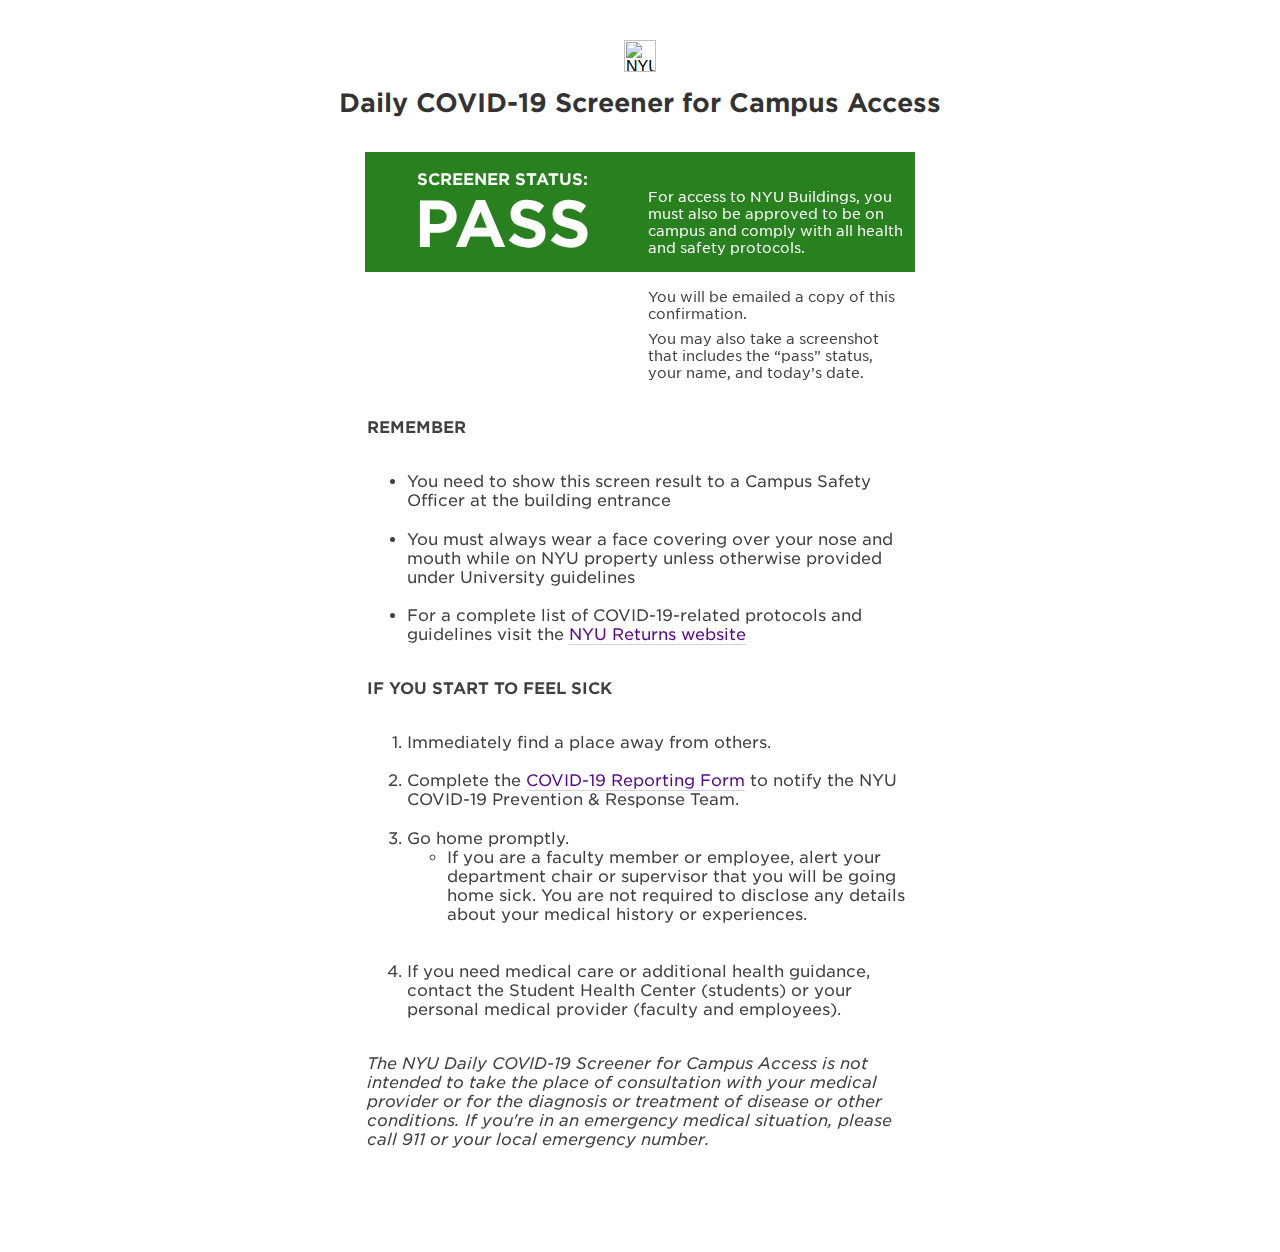
==== commit d4a53104: "Update dailyscreener.html" ====
--- a/dailyscreener.html
+++ b/dailyscreener.html
@@ -1,1321 +1,1320 @@
 <html class="JFEScope" lang="EN"><head>
-  <meta charset="UTF-8">
-  <meta http-equiv="X-UA-Compatible" content="IE=edge">
-  <meta name="apple-mobile-web-app-capable" content="yes">
-  <meta name="mobile-web-app-capable" content="yes">
-  <title>NYU Daily COVID-19 Screener for Campus Access</title>
-  
-  <link rel="dns-prefetch" href="//co1.qualtrics.com/WRQualtricsShared/">
-  <link rel="preconnect" href="//co1.qualtrics.com/WRQualtricsShared/">
-  
-  <meta name="description" content="NYU's COVID-19 screener to be used daily by those NYU community members explicitly allowed to be on site if they pass.">
-  <meta name="robots" content="noindex">
-  <meta id="meta-viewport" name="viewport" content="width=device-width, initial-scale=1, minimum-scale=1, maximum-scale=2.5">
-  <meta property="og:title" content="NYU Daily COVID-19 Screener for Campus Access">
-  <meta property="og:description" content="">
-  
-  
-  <link rel="apple-touch-icon-precomposed" href="/brand-management/apple-touch-icon">
-  
-  <script>(function(w) {
-  'use strict';
-  if (w.history && w.history.replaceState) {
-    var path = w.location.pathname;
-    var jfePathRegex = /^\/jfe\d+\//;
-
-    if (jfePathRegex.test(path)) {
-      w.history.replaceState(null, null, w.location.href.replace(path, path.replace(jfePathRegex, '/jfe/')));
+    <meta charset="UTF-8">
+    <meta http-equiv="X-UA-Compatible" content="IE=edge">
+    <meta name="apple-mobile-web-app-capable" content="yes">
+    <meta name="mobile-web-app-capable" content="yes">
+    <title>NYU Daily COVID-19 Screener for Campus Access</title>
+    
+    <link rel="dns-prefetch" href="//co1.qualtrics.com/WRQualtricsShared/">
+    <link rel="preconnect" href="//co1.qualtrics.com/WRQualtricsShared/">
+    
+    <meta name="description" content="NYU's COVID-19 screener to be used daily by those NYU community members explicitly allowed to be on site if they pass.">
+    <meta name="robots" content="noindex">
+    <meta id="meta-viewport" name="viewport" content="width=device-width, initial-scale=1, minimum-scale=1, maximum-scale=2.5">
+    <meta property="og:title" content="NYU Daily COVID-19 Screener for Campus Access">
+    <meta property="og:description" content="">
+    
+    
+    <link rel="apple-touch-icon-precomposed" href="/brand-management/apple-touch-icon">
+    
+    <script>(function(w) {
+    'use strict';
+    if (w.history && w.history.replaceState) {
+      var path = w.location.pathname;
+      var jfePathRegex = /^\/jfe\d+\//;
+  
+      if (jfePathRegex.test(path)) {
+        w.history.replaceState(null, null, w.location.href.replace(path, path.replace(jfePathRegex, '/jfe/')));
+      }
     }
-  }
-})(window);
-</script>
-<link type="image/x-icon" rel="icon" href="https://nyushc.iad1.qualtrics.com/CP/Graphic.php?IM=IM_5Asc85WJ6wqzhhb"><script type="text/javascript" charset="utf-8" async="" src="/jfe/static/dist/c/jsApi.f90ab520a01ef0455322.js"></script><script type="text/javascript" charset="utf-8" async="" src="/jfe/static/dist/c/prototype.ad3ea2baf13adce7a7f0.js"></script><script data-runid="5362746776213443">
-var redirectHour = 23;
-var redirectMinute = 59;
-var redirectURL = "https://www.nyu.edu/nyureturns/dailyscreener";
-setInterval(timeCheck, 15000);
-function timeCheck () {
-	var currentDate = new Date();
-	if (currentDate.getHours() == redirectHour &&
-	currentDate.getMinutes() == redirectMinute){beginAgain () ;}
-	}
-function beginAgain () {
-	window.location.replace(redirectURL);
-	}
-</script><script data-runid="5362746776213443"> (function(){var g=function(e,h,f,g){ this.get=function(a){for(var a=a+"=",c=document.cookie.split(";"),b=0,e=c.length;b<e;b++) {for(var d=c[b];" "==d.charAt(0);)d=d.substring(1,d.length);if(0==d.indexOf(a))return d.substring(a.length,d.length)} return null}; this.set=function(a,c) {var b="",b=new Date;b.setTime(b.getTime()+6048E5);b="; expires="+b.toGMTString();document.cookie=a+"="+c+b+"; path=/; "} ; this.check=function(){var a=this.get(f);if(a)a=a.split(":");else if(100!=e)"v"==h&&(e=Math.random()>=e/100?0:100),a=[h,e,0],this.set(f,a.join(":"));else return!0;var c=a[1];if(100==c)return!0;switch(a[0]) {case "v":return!1;case "r":return c=a[2]%Math.floor(100/c),a[2]++,this.set(f,a.join(":")),!c} return!0}; this.go=function(){if(this.check()){var a=document.createElement("script");a.type="text/javascript";a.src=g+ "&t=" + (new Date()).getTime();document.body&&document.body.appendChild(a)}}; this.start=function() { var a=this;window.addEventListener?window.addEventListener("load",function() {a.go()},!1):window.attachEvent&&window.attachEvent("onload",function(){a.go()} )} }; try {(new g(100,"r","QSI_S_SI_4IRI7E7Didzz5Nr","//zn5ydlsbwpgrsccsp-qps.siteintercept.qualtrics.com/WRSiteInterceptEngine/?Q_SIID=SI_4IRI7E7Didzz5Nr&Q_LOC="+encodeURIComponent(window.location.href))).go()} catch(e){console.log(e)}})();</script><script data-runid="5362746776213443">Qualtrics.SurveyEngine.addOnload(Qualtrics.uniformLabelHeight);</script><script data-runid="5362746776213443">
-//TM6 Question Text Cell Padding
-	//JFE
-	Page.on('ready:imagesLoaded',function() {
-		var t = jQuery(".QuestionText table");
-	  for (i=0; i<t.length; i++) {
-	    if (t[i].cellPadding != undefined) {
-	      var p = t[i].cellPadding + "px";
-	      t.eq(i).find("th").css("padding",p);
-	      t.eq(i).find("td").css("padding",p);
-	    }
-	  }
-	});
-	//SE
-	jQuery(window).load(function() {
-		if (jQuery("div").hasClass("JFE") == false) {
-	    var t = jQuery(".QuestionText table");
-	    for (i=0; i<t.length; i++) {
-	      if (t[i].cellPadding != undefined) {
-	        var p = t[i].cellPadding + "px";
-	        t.eq(i).find("th").css("padding",p);
-	        t.eq(i).find("td").css("padding",p);
-	      }
-	    }
-		};
-	});
-//TM21 iOS Text Box Width Fix
-	//JFE
-	Page.on('ready:imagesLoaded',function() {
-		function isIE () {
-	  	var myNav = navigator.userAgent.toLowerCase();
-	  	return (myNav.indexOf('msie') != -1) ? parseInt(myNav.split('msie')[1]) : false;
-		}
-		if (!isIE()) {
-			var mq = window.matchMedia( "(max-width: 480px)" );
-			if (mq.matches == true) {
-				jQuery(".Skin .MC .TextEntryBox").css("width","100%");
-				jQuery(".Skin .TE .ESTB .InputText").css("width","100%");
-				jQuery(".Skin .TE .FORM .InputText").css("width","100%");
-				jQuery(".Skin .TE .ML .InputText").css("width","100%");
-				jQuery(".Skin .TE .PW .InputText").css("width","100%");
-				jQuery(".Skin .TE .SL .InputText").css("width","100%");
-			};
-		};
-	});
-	//SE
-	jQuery(window).load(function() {
-		function isIE () {
-	  	var myNav = navigator.userAgent.toLowerCase();
-	  	return (myNav.indexOf('msie') != -1) ? parseInt(myNav.split('msie')[1]) : false;
-		}
-		if (!isIE()) {
-			var mq = window.matchMedia( "(max-width: 480px)" );
-			if (jQuery("div").hasClass("JFE") == false && mq.matches == true) {
-				jQuery(".Skin .MC .TextEntryBox").css("width","100%");
-				jQuery(".Skin .TE .ESTB .InputText").css("width","100%");
-				jQuery(".Skin .TE .FORM .InputText").css("width","100%");
-				jQuery(".Skin .TE .ML .InputText").css("width","100%");
-				jQuery(".Skin .TE .PW .InputText").css("width","100%");
-				jQuery(".Skin .TE .SL .InputText").css("width","100%");
-			};
-		};
-	});
-</script><script data-runid="5362746776213443">
-//Wrapping up those pesky SE labels like Christmas
-jQuery(window).load(function() {
-		if (jQuery("div").hasClass("JFE") == false) {
-	    var mcs = jQuery(".Skin .MC span.LabelWrapper");
-			for (i = 0; i < mcs.length; i++) {
-				mcs.eq(i).find("label").wrapInner("<span></span>");
-			}
-	};
-});
-</script><script data-runid="5362746776213443">
-	Page.on('ready:imagesLoaded',function() {
-	if (jQuery(".ProgressBarContainer label").length != 0  && jQuery(".SystemEndOfSurvey").length == 0){
-jQuery("#ProgressBar").addClass("verbose");
-	}
-	});
-</script><script type="text/javascript" charset="utf-8" async="" src="/jfe/static/dist/c/mp.c0e4f496922e36a569e3.js"></script><script charset="utf-8" src="https://siteintercept.qualtrics.com/dxjsmodule/11.056a039c38103052854b.chunk.js?Q_CLIENTVERSION=1.70.0&amp;Q_CLIENTTYPE=web&amp;Q_BRANDID=nyushc.iad1.qualtrics.com"></script></head>
-<body id="SurveyEngineBody" style="direction: inherit;" data-new-gr-c-s-check-loaded="14.1056.0" data-gr-ext-installed="">
-  <noscript><style>#pace{display: none;}</style><div style="padding:8px 15px;font-family:Helvetica,Arial,sans-serif;background:#fcc;border:1px solid #c55">Javascript is required to load this page.</div></noscript>
-  
-  <style type="text/css">.pace{-webkit-pointer-events:none;pointer-events:none;-webkit-user-select:none;-moz-user-select:none;user-select:none}.pace-inactive{display:none}.pace .pace-progress{background:#007ac0;position:fixed;z-index:2000;top:0;left:0;height:2px;-webkit-transition:width 1s;-moz-transition:width 1s;-o-transition:width 1s;transition:width 1s}.pace .pace-progress-inner{display:block;position:absolute;right:0;width:100px;height:100%;box-shadow:0 0 10px #007ac0,0 0 5px #007ac0;opacity:1;-webkit-transform:rotate(3deg) translate(0,-4px);-moz-transform:rotate(3deg) translate(0,-4px);-ms-transform:rotate(3deg) translate(0,-4px);-o-transform:rotate(3deg) translate(0,-4px);transform:rotate(3deg) translate(0,-4px)}.pace .pace-activity{display:block;position:fixed;z-index:2000;top:30%;right:50%;width:50px;height:50px;border:8px solid transparent;border-top-color:#007ac0;border-left-color:#007ac0;border-radius:80px;-webkit-animation:pace-spinner 1s linear infinite;-moz-animation:pace-spinner 1s linear infinite;-ms-animation:pace-spinner 1s linear infinite;-o-animation:pace-spinner 1s linear infinite;animation:pace-spinner 1s linear infinite;margin:-33px -33px 0 0;box-sizing:border-box}@-webkit-keyframes pace-spinner{0%{-webkit-transform:rotate(0);transform:rotate(0)}100%{-webkit-transform:rotate(360deg);transform:rotate(360deg)}}@-moz-keyframes pace-spinner{0%{-moz-transform:rotate(0);transform:rotate(0)}100%{-moz-transform:rotate(360deg);transform:rotate(360deg)}}@-o-keyframes pace-spinner{0%{-o-transform:rotate(0);transform:rotate(0)}100%{-o-transform:rotate(360deg);transform:rotate(360deg)}}@-ms-keyframes pace-spinner{0%{-ms-transform:rotate(0);transform:rotate(0)}100%{-ms-transform:rotate(360deg);transform:rotate(360deg)}}@keyframes pace-spinner{0%{transform:rotate(0)}100%{transform:rotate(360deg)}}
-</style>
-  
-  
-  <script type="text/javascript">
-    var QSettings = {
-      
-      jfeVersion: "63c0f62825cac6a6f0105003732fb8a981caa046",
-      publicPath: "/jfe/static/dist/",
-      cbs: [], bootstrapSkin: null, ab: false,
-      getPT: function(cb) {
-        if (this.pt !== undefined) {
-          cb(this.success, this.pt);
-        } else {
-          this.cbs.push(cb);
-        }
-      },
-      setPT: function(s, pt) {
-        this.success = s;
-        this.pt = pt;
-        if (this.cbs.length) {
-          for (var i = 0; i < this.cbs.length; i++) {
-            this.cbs[i](s, pt);
+  })(window);
+  </script>
+  <link type="image/x-icon" rel="icon" href="https://nyushc.iad1.qualtrics.com/CP/Graphic.php?IM=IM_5Asc85WJ6wqzhhb"><script type="text/javascript" charset="utf-8" async="" src="/jfe/static/dist/c/jsApi.f90ab520a01ef0455322.js"></script><script type="text/javascript" charset="utf-8" async="" src="/jfe/static/dist/c/prototype.ad3ea2baf13adce7a7f0.js"></script><script data-runid="1784315954288751">
+  var redirectHour = 23;
+  var redirectMinute = 59;
+  var redirectURL = "https://www.nyu.edu/nyureturns/dailyscreener";
+  setInterval(timeCheck, 15000);
+  function timeCheck () {
+      var currentDate = new Date();
+      if (currentDate.getHours() == redirectHour &&
+      currentDate.getMinutes() == redirectMinute){beginAgain () ;}
+      }
+  function beginAgain () {
+      window.location.replace(redirectURL);
+      }
+  </script><script data-runid="1784315954288751"> (function(){var g=function(e,h,f,g){ this.get=function(a){for(var a=a+"=",c=document.cookie.split(";"),b=0,e=c.length;b<e;b++) {for(var d=c[b];" "==d.charAt(0);)d=d.substring(1,d.length);if(0==d.indexOf(a))return d.substring(a.length,d.length)} return null}; this.set=function(a,c) {var b="",b=new Date;b.setTime(b.getTime()+6048E5);b="; expires="+b.toGMTString();document.cookie=a+"="+c+b+"; path=/; "} ; this.check=function(){var a=this.get(f);if(a)a=a.split(":");else if(100!=e)"v"==h&&(e=Math.random()>=e/100?0:100),a=[h,e,0],this.set(f,a.join(":"));else return!0;var c=a[1];if(100==c)return!0;switch(a[0]) {case "v":return!1;case "r":return c=a[2]%Math.floor(100/c),a[2]++,this.set(f,a.join(":")),!c} return!0}; this.go=function(){if(this.check()){var a=document.createElement("script");a.type="text/javascript";a.src=g+ "&t=" + (new Date()).getTime();document.body&&document.body.appendChild(a)}}; this.start=function() { var a=this;window.addEventListener?window.addEventListener("load",function() {a.go()},!1):window.attachEvent&&window.attachEvent("onload",function(){a.go()} )} }; try {(new g(100,"r","QSI_S_SI_4IRI7E7Didzz5Nr","//zn5ydlsbwpgrsccsp-qps.siteintercept.qualtrics.com/WRSiteInterceptEngine/?Q_SIID=SI_4IRI7E7Didzz5Nr&Q_LOC="+encodeURIComponent(window.location.href))).go()} catch(e){console.log(e)}})();</script><script data-runid="1784315954288751">Qualtrics.SurveyEngine.addOnload(Qualtrics.uniformLabelHeight);</script><script data-runid="1784315954288751">
+  //TM6 Question Text Cell Padding
+      //JFE
+      Page.on('ready:imagesLoaded',function() {
+          var t = jQuery(".QuestionText table");
+        for (i=0; i<t.length; i++) {
+          if (t[i].cellPadding != undefined) {
+            var p = t[i].cellPadding + "px";
+            t.eq(i).find("th").css("padding",p);
+            t.eq(i).find("td").css("padding",p);
           }
         }
-      }
-    };
+      });
+      //SE
+      jQuery(window).load(function() {
+          if (jQuery("div").hasClass("JFE") == false) {
+          var t = jQuery(".QuestionText table");
+          for (i=0; i<t.length; i++) {
+            if (t[i].cellPadding != undefined) {
+              var p = t[i].cellPadding + "px";
+              t.eq(i).find("th").css("padding",p);
+              t.eq(i).find("td").css("padding",p);
+            }
+          }
+          };
+      });
+  //TM21 iOS Text Box Width Fix
+      //JFE
+      Page.on('ready:imagesLoaded',function() {
+          function isIE () {
+            var myNav = navigator.userAgent.toLowerCase();
+            return (myNav.indexOf('msie') != -1) ? parseInt(myNav.split('msie')[1]) : false;
+          }
+          if (!isIE()) {
+              var mq = window.matchMedia( "(max-width: 480px)" );
+              if (mq.matches == true) {
+                  jQuery(".Skin .MC .TextEntryBox").css("width","100%");
+                  jQuery(".Skin .TE .ESTB .InputText").css("width","100%");
+                  jQuery(".Skin .TE .FORM .InputText").css("width","100%");
+                  jQuery(".Skin .TE .ML .InputText").css("width","100%");
+                  jQuery(".Skin .TE .PW .InputText").css("width","100%");
+                  jQuery(".Skin .TE .SL .InputText").css("width","100%");
+              };
+          };
+      });
+      //SE
+      jQuery(window).load(function() {
+          function isIE () {
+            var myNav = navigator.userAgent.toLowerCase();
+            return (myNav.indexOf('msie') != -1) ? parseInt(myNav.split('msie')[1]) : false;
+          }
+          if (!isIE()) {
+              var mq = window.matchMedia( "(max-width: 480px)" );
+              if (jQuery("div").hasClass("JFE") == false && mq.matches == true) {
+                  jQuery(".Skin .MC .TextEntryBox").css("width","100%");
+                  jQuery(".Skin .TE .ESTB .InputText").css("width","100%");
+                  jQuery(".Skin .TE .FORM .InputText").css("width","100%");
+                  jQuery(".Skin .TE .ML .InputText").css("width","100%");
+                  jQuery(".Skin .TE .PW .InputText").css("width","100%");
+                  jQuery(".Skin .TE .SL .InputText").css("width","100%");
+              };
+          };
+      });
+  </script><script data-runid="1784315954288751">
+  //Wrapping up those pesky SE labels like Christmas
+  jQuery(window).load(function() {
+          if (jQuery("div").hasClass("JFE") == false) {
+          var mcs = jQuery(".Skin .MC span.LabelWrapper");
+              for (i = 0; i < mcs.length; i++) {
+                  mcs.eq(i).find("label").wrapInner("<span></span>");
+              }
+      };
+  });
+  </script><script data-runid="1784315954288751">
+      Page.on('ready:imagesLoaded',function() {
+      if (jQuery(".ProgressBarContainer label").length != 0  && jQuery(".SystemEndOfSurvey").length == 0){
+  jQuery("#ProgressBar").addClass("verbose");
+      }
+      });
+  </script><script type="text/javascript" charset="utf-8" async="" src="/jfe/static/dist/c/mp.c0e4f496922e36a569e3.js"></script><script charset="utf-8" src="https://siteintercept.qualtrics.com/dxjsmodule/11.056a039c38103052854b.chunk.js?Q_CLIENTVERSION=1.70.0&amp;Q_CLIENTTYPE=web&amp;Q_BRANDID=nyushc.iad1.qualtrics.com"></script></head>
+  <body id="SurveyEngineBody" style="direction: inherit;" data-new-gr-c-s-check-loaded="14.1056.0" data-gr-ext-installed="">
+    <noscript><style>#pace{display: none;}</style><div style="padding:8px 15px;font-family:Helvetica,Arial,sans-serif;background:#fcc;border:1px solid #c55">Javascript is required to load this page.</div></noscript>
+    
+    <style type="text/css">.pace{-webkit-pointer-events:none;pointer-events:none;-webkit-user-select:none;-moz-user-select:none;user-select:none}.pace-inactive{display:none}.pace .pace-progress{background:#007ac0;position:fixed;z-index:2000;top:0;left:0;height:2px;-webkit-transition:width 1s;-moz-transition:width 1s;-o-transition:width 1s;transition:width 1s}.pace .pace-progress-inner{display:block;position:absolute;right:0;width:100px;height:100%;box-shadow:0 0 10px #007ac0,0 0 5px #007ac0;opacity:1;-webkit-transform:rotate(3deg) translate(0,-4px);-moz-transform:rotate(3deg) translate(0,-4px);-ms-transform:rotate(3deg) translate(0,-4px);-o-transform:rotate(3deg) translate(0,-4px);transform:rotate(3deg) translate(0,-4px)}.pace .pace-activity{display:block;position:fixed;z-index:2000;top:30%;right:50%;width:50px;height:50px;border:8px solid transparent;border-top-color:#007ac0;border-left-color:#007ac0;border-radius:80px;-webkit-animation:pace-spinner 1s linear infinite;-moz-animation:pace-spinner 1s linear infinite;-ms-animation:pace-spinner 1s linear infinite;-o-animation:pace-spinner 1s linear infinite;animation:pace-spinner 1s linear infinite;margin:-33px -33px 0 0;box-sizing:border-box}@-webkit-keyframes pace-spinner{0%{-webkit-transform:rotate(0);transform:rotate(0)}100%{-webkit-transform:rotate(360deg);transform:rotate(360deg)}}@-moz-keyframes pace-spinner{0%{-moz-transform:rotate(0);transform:rotate(0)}100%{-moz-transform:rotate(360deg);transform:rotate(360deg)}}@-o-keyframes pace-spinner{0%{-o-transform:rotate(0);transform:rotate(0)}100%{-o-transform:rotate(360deg);transform:rotate(360deg)}}@-ms-keyframes pace-spinner{0%{-ms-transform:rotate(0);transform:rotate(0)}100%{-ms-transform:rotate(360deg);transform:rotate(360deg)}}@keyframes pace-spinner{0%{transform:rotate(0)}100%{transform:rotate(360deg)}}
+  </style>
+    
+    
+    <script type="text/javascript">
+      var QSettings = {
+        
+        jfeVersion: "63c0f62825cac6a6f0105003732fb8a981caa046",
+        publicPath: "/jfe/static/dist/",
+        cbs: [], bootstrapSkin: null, ab: false,
+        getPT: function(cb) {
+          if (this.pt !== undefined) {
+            cb(this.success, this.pt);
+          } else {
+            this.cbs.push(cb);
+          }
+        },
+        setPT: function(s, pt) {
+          this.success = s;
+          this.pt = pt;
+          if (this.cbs.length) {
+            for (var i = 0; i < this.cbs.length; i++) {
+              this.cbs[i](s, pt);
+            }
+          }
+        }
+      };
+    </script>
+    
+    <script>!function(e){function a(c){if(r[c])return r[c].exports;var t=r[c]={i:c,l:!1,exports:{}};return e[c].call(t.exports,t,t.exports,a),t.l=!0,t.exports}var c=window.webpackJsonp;window.webpackJsonp=function(r,n,o){for(var d,f,b,i=0,u=[];i<r.length;i++)f=r[i],t[f]&&u.push(t[f][0]),t[f]=0;for(d in n)Object.prototype.hasOwnProperty.call(n,d)&&(e[d]=n[d]);for(c&&c(r,n,o);u.length;)u.shift()();if(o)for(i=0;i<o.length;i++)b=a(a.s=o[i]);return b};var r={},t={41:0};a.e=function(e){function c(){d.onerror=d.onload=null,clearTimeout(f);var a=t[e];0!==a&&(a&&a[1](new Error("Loading chunk "+e+" failed.")),t[e]=void 0)}var r=t[e];if(0===r)return new Promise(function(e){e()});if(r)return r[2];var n=new Promise(function(a,c){r=t[e]=[a,c]});r[2]=n;var o=document.getElementsByTagName("head")[0],d=document.createElement("script");d.type="text/javascript",d.charset="utf-8",d.async=!0,d.timeout=12e4,a.nc&&d.setAttribute("nonce",a.nc),d.src=a.p+"c/"+({0:"slidercontrol-jfe",1:"timing",2:"fileupload",3:"matrix",4:"slider",5:"mc",6:"te",7:"scoring",8:"hotspot",9:"hl",10:"cs",11:"ro",12:"fancybox",13:"toc",14:"ss",15:"db",16:"recaptchav3",17:"draw",18:"hmap",19:"pgr",20:"meta",21:"captcha",22:"response-summary",23:"mp",24:"preview",25:"mockForm",26:"sbs",27:"dd",28:"relevantid",29:"jsApi",30:"slide",31:"flip",32:"fade",33:"barrel-roll",34:"adobe",35:"focus-handler",39:"prototype",40:"advance-button-template"}[e]||e)+"."+{0:"b2c2b5477c5e75f76e53",1:"e4f6ef75ce24ccea7f5d",2:"7b6cf8494339c63b2e60",3:"e403b8ac7abc645e41c4",4:"04be1e43764c653f4c43",5:"62704e92e4244f6ba4a3",6:"fba7b7a94aab806e1a7d",7:"2af26c35417cec7f1078",8:"4d8698a4495dcdc87165",9:"c1361c80d61b8fadb59d",10:"031e2f64618a45accb6c",11:"3df2bce63e86e513b5b3",12:"e80fd3ff7a754c63cf20",13:"75f5e3ce3f289fd37751",14:"d59841b9e7fd2765714c",15:"0de5ebd22e5fb37bd752",16:"692409b9697374110af4",17:"f7cf3cb36e538f1ac540",18:"935e0dfeff86771dc5a4",19:"5a3a0a76bac1afcc622e",20:"ef1a589412bdf82442a2",21:"31b9dfca387e23e7d01b",22:"859bc28ac3033432dbd9",23:"c0e4f496922e36a569e3",24:"23e747fff21f1e8ee34e",25:"6b11cfb058c573eebbc5",26:"e166e27a802582469033",27:"875e36ca11cdac21fee0",28:"be16908029b9923bd268",29:"f90ab520a01ef0455322",30:"d56a75b98a72bfb470e0",31:"11cd86b0c9b9a5b0c92d",32:"28cd25355745d3304df8",33:"f12e5a5d1f06d2d7ec4e",34:"767164f3445334aaa800",35:"4df7abdf58975a559393",39:"ad3ea2baf13adce7a7f0",40:"46dcdb07d19720237266"}[e]+".js";var f=setTimeout(c,12e4);return d.onerror=d.onload=c,o.appendChild(d),n},a.m=e,a.c=r,a.d=function(e,c,r){a.o(e,c)||Object.defineProperty(e,c,{configurable:!1,enumerable:!0,get:r})},a.n=function(e){var c=e&&e.__esModule?function(){return e.default}:function(){return e};return a.d(c,"a",c),c},a.o=function(e,a){return Object.prototype.hasOwnProperty.call(e,a)},a.p="",a.oe=function(e){throw console.error(e),e}}([]);</script>
+    <script src="/jfe/static/dist/vendor.04949745891b21438af7.js" crossorigin="anonymous"></script>
+    <script src="/jfe/static/dist/jfe.e86de34f14e3359efb9b.js" crossorigin="anonymous"></script>
+  
+  <link href="\stylesheet.css" rel="stylesheet">
+  
+  <link id="rtlStyles" rel="stylesheet" type="text/css">
+  <style id="customStyles">select {
+      -webkit-appearance: none;
+      -moz-appearance: none;
+      appearance: none;
+      background: #fbfbfb url(https://www.nyu.edu/etc/designs/nyuseventy/clientlib/assets/img/select_input_caret.png) no-repeat center right .75rem;
+      font: 400 .86667rem"Gotham SSm A", "Gotham SSm B", sans-serif;
+      color: #5c5c5c;
+      padding: 0 2rem 0 .45rem;
+      height: 3rem;
+      line-height: 3rem;
+      border: 1px solid #ddd4d4;
+      border-radius: 0;
+      -webkit-box-sizing: border-box;
+      box-sizing: border-box;
+      text-overflow: ellipsis;
+      margin-bottom: 1rem
+  }
+  select:-moz-focusring {
+      color: transparent;
+      text-shadow: 0 0 0 #000
+  }
+  input[type=password],
+  input[type=text] {
+      width: 100%;
+      display: block;
+      padding: 1rem .666666666666667rem;
+      font: 400 1rem"Gotham SSm A", "Gotham SSm B", sans-serif;
+      color: #5c5c5c;
+      background: #fbfbfb;
+      border: 1px solid #ddd4d4;
+      height: 3rem;
+      -webkit-box-sizing: border-box;
+      box-sizing: border-box;
+      border-radius: 0;
+      margin: .33333333333333rem 0 .666666666666667rem;
+      -webkit-appearance: none
+  }
+  input[type=password]:focus,
+  input[type=text]:focus {
+      background: #e4e4e4
+  }
+  input[type=password]:disabled,
+  input[type=text]:disabled {
+      background-image: url([data-uri]);
+      border: 0
+  }
+  input[type=password]:disabled>*,
+  input[type=text]:disabled>* {
+      display: none!important
+  }
+  input[type=password]:disabled::after,
+  input[type=text]:disabled::after {
+      content: ""
+  }
+  input[type=password].error,
+  input[type=text].error {
+      padding: 1rem 2.33333333333333rem 1rem .666666666666667rem;
+      border: 2px solid #cb0200;
+      background-image: url([data-uri])!important;
+      background-position: 96% 50%;
+      background-repeat: no-repeat
+  }
+  input[type=password].valid,
+  input[type=text].valid {
+      padding: 1rem 2.33333333333333rem 1rem .666666666666667rem;
+      border: 2px solid #489141;
+      background-image: url([data-uri])!important;
+      background-position: 96% 50%;
+      background-repeat: no-repeat
+  }
+  input[type=date] {
+      width: 100%;
+      display: block;
+      padding: .9rem .666666666666667rem;
+      font: 400 .9rem"Gotham SSm A", "Gotham SSm B", sans-serif;
+      color: #5c5c5c;
+      background: #fbfbfb;
+      border: 1px solid #ddd4d4;
+      height: 3rem;
+      -webkit-box-sizing: border-box;
+      box-sizing: border-box;
+      border-radius: 0;
+      margin: .33333333333333rem 0 .666666666666667rem;
+      -webkit-appearance: none
+  }
+  input[type=date]::-webkit-calendar-picker-indicator,
+  input[type=date]::-webkit-inner-spin-button {
+      display: none;
+      -webkit-appearance: none
+  }
+  input[type=date]:focus {
+      background: #e4e4e4
+  }
+  .caret-submit {
+      font-size: 1.0666666666666667rem;
+      font-weight: 500;
+      padding: .933333333333333rem 1rem .8666666666666667rem;
+      -webkit-box-sizing: border-box;
+      box-sizing: border-box;
+      text-transform: uppercase;
+      background: 0 0;
+      border: .06667rem solid #57068c;
+      display: block;
+      margin-top: .666666666666667rem;
+      text-align: center;
+      width: 100%;
+      color: #57068c
+  }
+  .caret-submit::after {
+      content: "\e811";
+      font-family: icomoon;
+      font-size: 1.0666666666666667rem;
+      margin-left: .133333333333333rem;
+      display: inline-block;
+      cursor: pointer;
+      vertical-align: middle;
+      font-weight: 400;
+      position: relative;
+      bottom: .133333333333333rem;
+      width: 1rem
+  }
+  .range {
+      border: 0;
+      padding: 0;
+      margin: 1rem 0 0;
+      min-width: inherit
+  }
+  .range legend {
+      padding: 0
+  }
+  .range label {
+      display: block;
+      margin-top: .666666666666667rem
+  }
+  .range .datepicker label {
+      -webkit-box-align: center;
+      -ms-flex-align: center;
+      align-items: center;
+      display: -webkit-box;
+      display: -ms-flexbox;
+      display: flex;
+      font-weight: 400;
+      margin-bottom: .333333333333334rem
+  }
+  .range .datepicker label::before {
+      background-position: center;
+      color: #57068c;
+      content: "\e900";
+      font-family: icomoon;
+      font-size: 1.6rem;
+      width: 1.33333333333333rem;
+      margin-right: .75rem
+  }
+  .range .datepicker input[type=date] {
+      width: 100%
+  }
+  label:not(.x-form-item-label):not(.x-form-cb-label-hidden),
+  legend {
+      font: 700 1rem"Gotham SSm A", "Gotham SSm B", sans-serif;
+      color: #404040
+  }
+  label:not(.x-form-item-label):not(.x-form-cb-label-hidden).required-field::after,
+  legend.required-field::after {
+      content: "*";
+      display: inline-block;
+      vertical-align: top;
+      color: #cb0200;
+      font-size: .8666666666666667rem;
+      margin-left: .33333333333333rem
+  }
+  label.required-field::after {
+      content: "*";
+      display: inline-block;
+      vertical-align: top;
+      color: #cb0200;
+      font-size: .8666666666666667rem;
+      margin-left: .33333333333333rem
+  }
+  fieldset {
+      border: 0;
+      margin: 0;
+      min-width: 0
+  }
+  .form {
+      -webkit-box-sizing: border-box;
+      box-sizing: border-box;
+      display: block;
+      padding: 1rem;
+      width: 100%
+  }
+  .form .special {
+      display: none
+  }
+  .form h3 {
+      margin: 0;
+      line-height: 150%
+  }
+  .form h5 {
+      margin: 0;
+      line-height: 150%
+  }
+  .form .form-titles {
+      margin: 0 0 .666666666666667rem 0
+  }
+  .form button {
+      font-family: "Gotham SSm A", "Gotham SSm B", sans-serif;
+      font-weight: 500;
+      display: inline-block;
+      -webkit-box-sizing: border-box;
+      box-sizing: border-box;
+      max-width: 30rem;
+      padding: .733333333333333rem 1.33333333333333rem!important;
+      text-decoration: none;
+      color: #57068c;
+      border: 1px solid #57068c;
+      background: #fff;
+      cursor: pointer
+  }
+  .form button.caret-submit {
+      width: auto
+  }
+  .form button:hover {
+      color: #fff;
+      background: #57068c
+  }
+  .form a, .Skin a {
+      color: #57068c;
+      cursor: pointer;
+      font-size: 1rem;
+      text-decoration: none;
+      border-bottom: 1px solid rgba(87, 6, 140, 0.2);
+  }
+  .form a:visited, .Skin a:visited {
+      color: #57068c
+  }
+  .form a:hover, .Skin a:hover {
+      color: #330662;
+      text-decoration: none;
+      border-bottom: 1px solid #57068c;
+  }
+  .form a.form-submit {
+      color: #57068c;
+      text-transform: uppercase;
+      font: 500 1.06667rem"Gotham SSm A", "Gotham SSm B", sans-serif;
+      padding: .933333333333333rem;
+      -webkit-box-sizing: border-box;
+      box-sizing: border-box;
+      background: #fff;
+      border: 1px solid #57068c;
+      margin: 1rem 0 2rem;
+      text-decoration: none;
+      display: inline-block
+  }
+  .form a.form-submit::after {
+      content: "ï”";
+      color: #57068c;
+      font: 200 1rem FontAwesome;
+      margin-left: .33333333333333rem;
+      display: inline-block;
+      cursor: pointer
+  }
+  .form a.form-submit:hover {
+      color: #fff;
+      background: #57068c;
+      text-decoration: none
+  }
+  .form a.form-submit:hover::after {
+      content: "ï”";
+      color: #fff;
+      font-family: FontAwesome;
+      font-size: 1rem
+  }
+  .form a.form-submit:active {
+      background: #330662
+  }
+  .form a.form-submit.click {
+      color: #fff;
+      background: #330662;
+      text-decoration: none
+  }
+  .form a.form-submit.click::after {
+      color: #fff
+  }
+  .form div {
+      line-height: 150%
+  }
+  .form span.error-message,
+  .form span.valid-message {
+      font: 700 1rem"Gotham SSm A", "Gotham SSm B", sans-serif;
+      display: block;
+      color: #cb0200;
+      margin: 0 0 .666666666666667rem
+  }
+  .form span.valid-message {
+      color: #489141
+  }
+  .form input {
+      margin-bottom: 1rem
+  }
+  .form textarea {
+      background: #fbfbfb;
+      border: 1px solid #ddd4d4;
+      border-radius: 0;
+      color: #5c5c5c;
+      display: block;
+      font: 400 1rem"Gotham SSm A", "Gotham SSm B", sans-serif;
+      height: 6.666666666666667rem;
+      resize: none;
+      overflow: auto;
+      outline: 0;
+      padding: 1rem .666666666666667rem;
+      width: calc(100% - 1.666666666666667rem)
+  }
+  .form textarea:focus {
+      outline: 3px solid #3dbbdb;
+      background: #e4e4e4
+  }
+  .form textarea.error {
+      border: 2px solid #cb0200
+  }
+  .form textarea.valid {
+      border: 2px solid #489141
+  }
+  .form input[type=password] {
+      color: #57068c
+  }
+  
+  
+  .Skin .QuestionOuter {
+      padding-bottom: 0
+  }
+  .Skin .SkinInner {
+      padding-top: 40px !important
+  }
+  .Skin div.EndOfSurvey {
+      padding: 0 20px;
+  }
+  
+  .Skin .QuestionText h1, .Skin #Header h1, .Skin .QuestionText h2, .Skin .QuestionText h3, .Skin .QuestionText h4, .Skin .QuestionText h5, .Skin .QuestionText h6 {
+      padding-bottom: .85rem;
+      font-weight: 700;
+      line-height: 115%;
+      color: #333333;
+      }
+  .Skin .QuestionText h1, .Skin #Header h1 {
+      font-size: 1.6rem;
+      }
+  .Skin .QuestionText h2 {
+      font-size: 1.4rem;
+      }
+  .Skin .QuestionText h3 {
+      font-size: 1.3rem;
+      }
+  .Skin .QuestionText h4 {
+      font-size: 1.2rem;
+      }
+  .Skin .QuestionText h5 {
+      font-size: 1.1rem;
+      }
+  .Skin .QuestionText h6 {
+      font-size: 1rem;
+      font-weight: bold;
+      font-style: italic;
+      }
+  em {
+      font-style: italic;
+      }
+  .Skin #Header,
+  .Skin .EndOfSurvey,
+  .Skin .QuestionText,
+  .Skin .QuestionText li, .Skin .EndOfSurvey li,
+  .Skin .QuestionText p, .Skin .EndOfSurvey p {
+      padding-bottom: 1.2rem;
+      font-size: 1rem;
+      font-family: "Gotham SSm A", "Gotham SSm B", sans-serif;
+      color: #404040!important
+  }
+  .Skin .QuestionText ul {
+      margin: 0;
+  }
+  .Skin .MC .QuestionText {
+      font-weight: 700
+  }
+  .Skin .labelWrapper>span {
+      font-weight: 400!important
+  }
+  .Skin .QuestionText {
+      padding: 15px 15px 5px 15px!important
+  }
+  .Skin .QuestionBody {
+      padding-bottom: 15px!important;
+      padding-left: 15px!important;
+      padding-right: 15px!important
+  }
+  .Skin select {
+      min-width: 250px!important
+  }
+  .Skin #ProgressBar {
+      margin-top: 0!important
+  }
+  .Skin .NextButton,
+  .Skin .PreviousButton,
+  .Skin input[type=button] {
+      background-color: #57068c!important;
+      color: #fff!important;
+      border: none!important;
+      border-radius: 0!important;
+      font-family: "Gotham SSm A", "Gotham SSm B", sans-serif!important;
+      margin: 3px !important;
+  }
+  .Skin .TE textarea:focus, .Skin input.TextEntryBox:focus, .Skin input[type=password]:focus, .Skin input[type=search]:focus, .Skin input[type=text]:focus, .Skin input[type=button]:focus, .Skin select:focus, .Skin textarea:focus, .Skin a:focus {
+      outline: 3px solid #3dbbdb !important;
+  }
+  .Skin input[type="radio"]:focus {
+      clip: auto;
+  }
+  .Skin label.MultipleAnswer,
+  .Skin label.SingleAnswer {
+      background: 0 0!important
+  }
+  .Skin label.MultipleAnswer>span,
+  .Skin label.SingleAnswer>span {
+      font-weight: 400
+  }
+  .Skin label.SingleAnswer>span::before {
+      top: 22px!important;
+      left: 14px!important;
+      background-color: #fff!important;
+      width: 17px!important;
+      height: 17px!important
+  }
+  .Skin label.SingleAnswer.q-checked.q-focused>span::before,
+  .Skin label.SingleAnswer.q-checked>span::before {
+      border-color: #57068c!important;
+      background-color: #57068c!important
+  }
+  .Skin label.MultipleAnswer>span::before {
+      top: 20px!important;
+      left: 15px!important;
+      background-color: #fff!important;
+      width: 15px!important;
+      height: 15px!important
+  }
+  .Skin label.MultipleAnswer.q-checked>span::before {
+      border-color: #57068c!important;
+      background-color: #57068c!important
+  }
+  .Skin .MC label.q-checkbox {
+      display: none!important
+  }
+  .Skin input,
+  .Skin textarea {
+      background-color: #fbfbfb!important;
+      border: 1px solid #949494!important
+  }
+  .Skin .MC li>input {
+      width: 20px!important;
+      height: 20px!important;
+      left: 10px;
+      vertical-align: middle;
+      margin-right: 10px;
+      border-radius: 3px;
+      border: 1px solid #9b9b9b;
+      border-image: initial;
+      background: #fbfbfb!important;
+      display: block!important;
+      margin: 12px 4px;
+      position: absolute!important;
+      opacity: 1!important
+  }
+  .Skin .MC li>input:focus {
+      outline: 3px solid #3dbbdb!important
+  }
+  .Skin #Header {
+      padding-top: 1rem !important
+      }
+  .Skin #Footer {
+      margin-top: 0!important
+  }
+  div#Plug {
+      height: 0;
+      overflow: hidden
+  }
+  
+  
+  @media screen and (max-width: 62rem) {
+      .form a {
+          font-size: .8666666666666667rem
+      }
+      .Skin .SkinInner {
+          padding-top: 0px !important
+      }
+  }
+  </style>
+  
+  <style>
+  .JFEScope .questionFocused   .advanceButtonContainer {transition:opacity .3s!important;visibility:unset;opacity:1}
+  .JFEScope .questionUnfocused .advanceButtonContainer, .advanceButtonContainer {transition:opacity .3s!important;visibility:hidden;opacity:0}
+  .Skin .Bipolar .bipolar-mobile-header, .Skin .Bipolar .desktop .bipolar-mobile-header, .Skin .Bipolar .mobile .ColumnLabelHeader {display: none}
+  
+   /* Hide mobile preview scrollbar for Chrome, Safari and Opera */
+  html.MobilePreviewFrame::-webkit-scrollbar { display: none; }
+  
+  /* Hide mobile preview scrollbar for IE and Edge */
+  html.MobilePreviewFrame { -ms-overflow-style: none; scrollbar-width: none; }
+  </style>
+  <style type="text/css">.accessibility-hidden{height:0;width:0;overflow:hidden;position:absolute;left:-999px}</style>
+  <div id="polite-announcement" class="accessibility-hidden" aria-live="polite" aria-atomic="true">Page Loaded</div>
+  <div id="assertive-announcement" class="accessibility-hidden" aria-live="assertive" role="alert" aria-atomic="true"></div>
+  <script type="text/javascript">
+    (function () {
+      var o = {};
+      try {
+          Object.defineProperty(o,'compat',{value:true,writable:true,enumerable:true,configurable:true});
+      } catch (e) {};
+      if (o.compat !== true || document.addEventListener === undefined) {
+        window.location.pathname = '/jfe/incompatibleBrowser';
+      }
+    })();
+    QSettings.ab = false;
+    document.title = "NYU Daily COVID-19 Screener for Campus Access";
+    
+    (function(s) {
+      QSettings.bootstrapSkin = s;
+      var sp = document.getElementById('skinPrefetch');
+      if (sp) {
+        sp.innerHTML = s;
+      }
+    })("\n<meta name=\"HandheldFriendly\" content=\"true\" />\n<meta name = \"viewport\" content = \"user-scalable = yes, maximum-scale=10, minimum-scale=1, initial-scale = 1, width = device-width\" />\n<div class='Skin'>\n\t<div id=\"Overlay\"></div>\n\t<div id=\"Wrapper\">\n\n\t\t<div class='SkinInner'>\n\t\t\t<div id='LogoContainer'>\n\t\t\t\t<div id='Logo'></div>\n\t\t\t</div>\n\t\t\t\n\t\t\t<div id='HeaderContainer'>\n\t\t\t\t<div id=\"BrandingHeader\"><link href=\"//cloud.typography.com/7436432/714802/css/fonts.css\" rel=\"stylesheet\" type=\"text/css\" />\n<center><img alt=\"NYU\" src=\"https://nyushc.co1.qualtrics.com/ControlPanel/Graphic.php?IM=IM_73SlIHCeAgz9H1z\" style=\"height: 32px!important;\" /></center>\n</div>\n\t\t\t\t<div id='Header'>{~Header~}</div>\n\t\t\t</div>\n\t\t\t<div id='SkinContent'>\n\t\t\t\t<div id='Questions'>{~Question~}</div>\n\t\t\t\t<div id='Buttons'>{~Buttons~}</div>\n\t\t\t</div>\n\t\t\t<div id='ProgressBar'>{~ProgressBar~}</div>\n\t\t</div>\n\t\t<div id='Footer'>{~Footer~}</div>\n\t\t\n\t\t<div id='PushStickyFooter'></div>\n\t</div>\n\t<div id=\"Plug\" style=\"display:block !important;\"><a style=\"display:block !important;\" href=\"https://www.qualtrics.com/powered-by-qualtrics/?utm_source=internal%2Binitiatives&utm_medium=survey%2Bpowered%2Bby%2Bqualtrics&utm_content={~BrandID~}&utm_survey_id={~SurveyID~}\" target=\"_blank\" aria-label=\"{~PlugLabel~}\">{~Plug~}</a></div>\n</div>\n<script>Qualtrics.SurveyEngine.addOnload(Qualtrics.uniformLabelHeight);<\/script>\n\n<script>\n//TM6 Question Text Cell Padding\n\t//JFE\n\tPage.on('ready:imagesLoaded',function() {\n\t\tvar t = jQuery(\".QuestionText table\");\n\t  for (i=0; i<t.length; i++) {\n\t    if (t[i].cellPadding != undefined) {\n\t      var p = t[i].cellPadding + \"px\";\n\t      t.eq(i).find(\"th\").css(\"padding\",p);\n\t      t.eq(i).find(\"td\").css(\"padding\",p);\n\t    }\n\t  }\n\t});\n\t//SE\n\tjQuery(window).load(function() {\n\t\tif (jQuery(\"div\").hasClass(\"JFE\") == false) {\n\t    var t = jQuery(\".QuestionText table\");\n\t    for (i=0; i<t.length; i++) {\n\t      if (t[i].cellPadding != undefined) {\n\t        var p = t[i].cellPadding + \"px\";\n\t        t.eq(i).find(\"th\").css(\"padding\",p);\n\t        t.eq(i).find(\"td\").css(\"padding\",p);\n\t      }\n\t    }\n\t\t};\n\t});\n//TM21 iOS Text Box Width Fix\n\t//JFE\n\tPage.on('ready:imagesLoaded',function() {\n\t\tfunction isIE () {\n\t  \tvar myNav = navigator.userAgent.toLowerCase();\n\t  \treturn (myNav.indexOf('msie') != -1) ? parseInt(myNav.split('msie')[1]) : false;\n\t\t}\n\t\tif (!isIE()) {\n\t\t\tvar mq = window.matchMedia( \"(max-width: 480px)\" );\n\t\t\tif (mq.matches == true) {\n\t\t\t\tjQuery(\".Skin .MC .TextEntryBox\").css(\"width\",\"100%\");\n\t\t\t\tjQuery(\".Skin .TE .ESTB .InputText\").css(\"width\",\"100%\");\n\t\t\t\tjQuery(\".Skin .TE .FORM .InputText\").css(\"width\",\"100%\");\n\t\t\t\tjQuery(\".Skin .TE .ML .InputText\").css(\"width\",\"100%\");\n\t\t\t\tjQuery(\".Skin .TE .PW .InputText\").css(\"width\",\"100%\");\n\t\t\t\tjQuery(\".Skin .TE .SL .InputText\").css(\"width\",\"100%\");\n\t\t\t};\n\t\t};\n\t});\n\t//SE\n\tjQuery(window).load(function() {\n\t\tfunction isIE () {\n\t  \tvar myNav = navigator.userAgent.toLowerCase();\n\t  \treturn (myNav.indexOf('msie') != -1) ? parseInt(myNav.split('msie')[1]) : false;\n\t\t}\n\t\tif (!isIE()) {\n\t\t\tvar mq = window.matchMedia( \"(max-width: 480px)\" );\n\t\t\tif (jQuery(\"div\").hasClass(\"JFE\") == false && mq.matches == true) {\n\t\t\t\tjQuery(\".Skin .MC .TextEntryBox\").css(\"width\",\"100%\");\n\t\t\t\tjQuery(\".Skin .TE .ESTB .InputText\").css(\"width\",\"100%\");\n\t\t\t\tjQuery(\".Skin .TE .FORM .InputText\").css(\"width\",\"100%\");\n\t\t\t\tjQuery(\".Skin .TE .ML .InputText\").css(\"width\",\"100%\");\n\t\t\t\tjQuery(\".Skin .TE .PW .InputText\").css(\"width\",\"100%\");\n\t\t\t\tjQuery(\".Skin .TE .SL .InputText\").css(\"width\",\"100%\");\n\t\t\t};\n\t\t};\n\t});\n<\/script>\n<script>\n//Wrapping up those pesky SE labels like Christmas\njQuery(window).load(function() {\n\t\tif (jQuery(\"div\").hasClass(\"JFE\") == false) {\n\t    var mcs = jQuery(\".Skin .MC span.LabelWrapper\");\n\t\t\tfor (i = 0; i < mcs.length; i++) {\n\t\t\t\tmcs.eq(i).find(\"label\").wrapInner(\"<span></span>\");\n\t\t\t}\n\t};\n});\n<\/script>\n<script>\n\tPage.on('ready:imagesLoaded',function() {\n\tif (jQuery(\".ProgressBarContainer label\").length != 0  && jQuery(\".SystemEndOfSurvey\").length == 0){\njQuery(\"#ProgressBar\").addClass(\"verbose\");\n\t}\n\t});\n<\/script>\n<style>select {\n\t-webkit-appearance: none;\n\t-moz-appearance: none;\n\tappearance: none;\n\tbackground: #fbfbfb url(https://www.nyu.edu/etc/designs/nyuseventy/clientlib/assets/img/select_input_caret.png) no-repeat center right .75rem;\n\tfont: 400 .86667rem\"Gotham SSm A\", \"Gotham SSm B\", sans-serif;\n\tcolor: #5c5c5c;\n\tpadding: 0 2rem 0 .45rem;\n\theight: 3rem;\n\tline-height: 3rem;\n\tborder: 1px solid #ddd4d4;\n\tborder-radius: 0;\n\t-webkit-box-sizing: border-box;\n\tbox-sizing: border-box;\n\ttext-overflow: ellipsis;\n\tmargin-bottom: 1rem\n}\nselect:-moz-focusring {\n\tcolor: transparent;\n\ttext-shadow: 0 0 0 #000\n}\ninput[type=password],\ninput[type=text] {\n\twidth: 100%;\n\tdisplay: block;\n\tpadding: 1rem .666666666666667rem;\n\tfont: 400 1rem\"Gotham SSm A\", \"Gotham SSm B\", sans-serif;\n\tcolor: #5c5c5c;\n\tbackground: #fbfbfb;\n\tborder: 1px solid #ddd4d4;\n\theight: 3rem;\n\t-webkit-box-sizing: border-box;\n\tbox-sizing: border-box;\n\tborder-radius: 0;\n\tmargin: .33333333333333rem 0 .666666666666667rem;\n\t-webkit-appearance: none\n}\ninput[type=password]:focus,\ninput[type=text]:focus {\n\tbackground: #e4e4e4\n}\ninput[type=password]:disabled,\ninput[type=text]:disabled {\n\tbackground-image: url([data-uri]);\n\tborder: 0\n}\ninput[type=password]:disabled>*,\ninput[type=text]:disabled>* {\n\tdisplay: none!important\n}\ninput[type=password]:disabled::after,\ninput[type=text]:disabled::after {\n\tcontent: \"\"\n}\ninput[type=password].error,\ninput[type=text].error {\n\tpadding: 1rem 2.33333333333333rem 1rem .666666666666667rem;\n\tborder: 2px solid #cb0200;\n\tbackground-image: url([data-uri])!important;\n\tbackground-position: 96% 50%;\n\tbackground-repeat: no-repeat\n}\ninput[type=password].valid,\ninput[type=text].valid {\n\tpadding: 1rem 2.33333333333333rem 1rem .666666666666667rem;\n\tborder: 2px solid #489141;\n\tbackground-image: url([data-uri])!important;\n\tbackground-position: 96% 50%;\n\tbackground-repeat: no-repeat\n}\ninput[type=date] {\n\twidth: 100%;\n\tdisplay: block;\n\tpadding: .9rem .666666666666667rem;\n\tfont: 400 .9rem\"Gotham SSm A\", \"Gotham SSm B\", sans-serif;\n\tcolor: #5c5c5c;\n\tbackground: #fbfbfb;\n\tborder: 1px solid #ddd4d4;\n\theight: 3rem;\n\t-webkit-box-sizing: border-box;\n\tbox-sizing: border-box;\n\tborder-radius: 0;\n\tmargin: .33333333333333rem 0 .666666666666667rem;\n\t-webkit-appearance: none\n}\ninput[type=date]::-webkit-calendar-picker-indicator,\ninput[type=date]::-webkit-inner-spin-button {\n\tdisplay: none;\n\t-webkit-appearance: none\n}\ninput[type=date]:focus {\n\tbackground: #e4e4e4\n}\n.caret-submit {\n\tfont-size: 1.0666666666666667rem;\n\tfont-weight: 500;\n\tpadding: .933333333333333rem 1rem .8666666666666667rem;\n\t-webkit-box-sizing: border-box;\n\tbox-sizing: border-box;\n\ttext-transform: uppercase;\n\tbackground: 0 0;\n\tborder: .06667rem solid #57068c;\n\tdisplay: block;\n\tmargin-top: .666666666666667rem;\n\ttext-align: center;\n\twidth: 100%;\n\tcolor: #57068c\n}\n.caret-submit::after {\n\tcontent: \"\\e811\";\n\tfont-family: icomoon;\n\tfont-size: 1.0666666666666667rem;\n\tmargin-left: .133333333333333rem;\n\tdisplay: inline-block;\n\tcursor: pointer;\n\tvertical-align: middle;\n\tfont-weight: 400;\n\tposition: relative;\n\tbottom: .133333333333333rem;\n\twidth: 1rem\n}\n.range {\n\tborder: 0;\n\tpadding: 0;\n\tmargin: 1rem 0 0;\n\tmin-width: inherit\n}\n.range legend {\n\tpadding: 0\n}\n.range label {\n\tdisplay: block;\n\tmargin-top: .666666666666667rem\n}\n.range .datepicker label {\n\t-webkit-box-align: center;\n\t-ms-flex-align: center;\n\talign-items: center;\n\tdisplay: -webkit-box;\n\tdisplay: -ms-flexbox;\n\tdisplay: flex;\n\tfont-weight: 400;\n\tmargin-bottom: .333333333333334rem\n}\n.range .datepicker label::before {\n\tbackground-position: center;\n\tcolor: #57068c;\n\tcontent: \"\\e900\";\n\tfont-family: icomoon;\n\tfont-size: 1.6rem;\n\twidth: 1.33333333333333rem;\n\tmargin-right: .75rem\n}\n.range .datepicker input[type=date] {\n\twidth: 100%\n}\nlabel:not(.x-form-item-label):not(.x-form-cb-label-hidden),\nlegend {\n\tfont: 700 1rem\"Gotham SSm A\", \"Gotham SSm B\", sans-serif;\n\tcolor: #404040\n}\nlabel:not(.x-form-item-label):not(.x-form-cb-label-hidden).required-field::after,\nlegend.required-field::after {\n\tcontent: \"*\";\n\tdisplay: inline-block;\n\tvertical-align: top;\n\tcolor: #cb0200;\n\tfont-size: .8666666666666667rem;\n\tmargin-left: .33333333333333rem\n}\nlabel.required-field::after {\n\tcontent: \"*\";\n\tdisplay: inline-block;\n\tvertical-align: top;\n\tcolor: #cb0200;\n\tfont-size: .8666666666666667rem;\n\tmargin-left: .33333333333333rem\n}\nfieldset {\n\tborder: 0;\n\tmargin: 0;\n\tmin-width: 0\n}\n.form {\n\t-webkit-box-sizing: border-box;\n\tbox-sizing: border-box;\n\tdisplay: block;\n\tpadding: 1rem;\n\twidth: 100%\n}\n.form .special {\n\tdisplay: none\n}\n.form h3 {\n\tmargin: 0;\n\tline-height: 150%\n}\n.form h5 {\n\tmargin: 0;\n\tline-height: 150%\n}\n.form .form-titles {\n\tmargin: 0 0 .666666666666667rem 0\n}\n.form button {\n\tfont-family: \"Gotham SSm A\", \"Gotham SSm B\", sans-serif;\n\tfont-weight: 500;\n\tdisplay: inline-block;\n\t-webkit-box-sizing: border-box;\n\tbox-sizing: border-box;\n\tmax-width: 30rem;\n\tpadding: .733333333333333rem 1.33333333333333rem!important;\n\ttext-decoration: none;\n\tcolor: #57068c;\n\tborder: 1px solid #57068c;\n\tbackground: #fff;\n\tcursor: pointer\n}\n.form button.caret-submit {\n\twidth: auto\n}\n.form button:hover {\n\tcolor: #fff;\n\tbackground: #57068c\n}\n.form a, a {\n\tcolor: #57068c;\n\tcursor: pointer;\n\ttext-decoration: none;\n\tborder-bottom: 1px solid rgba(87, 6, 140, 0.2);\n}\n.form a:visited, a:visited {\n\tcolor: #57068c\n}\n.form a:hover, a:hover {\n\tcolor: #330662;\n\ttext-decoration: none;\n\tborder-bottom: 1px solid #57068c;\n}\n.form a.form-submit {\n\tcolor: #57068c;\n\ttext-transform: uppercase;\n\tfont: 500 1.06667rem\"Gotham SSm A\", \"Gotham SSm B\", sans-serif;\n\tpadding: .933333333333333rem;\n\t-webkit-box-sizing: border-box;\n\tbox-sizing: border-box;\n\tbackground: #fff;\n\tborder: 1px solid #57068c;\n\tmargin: 1rem 0 2rem;\n\ttext-decoration: none;\n\tdisplay: inline-block\n}\n.form a.form-submit::after {\n\tcontent: \"ï”\";\n\tcolor: #57068c;\n\tfont: 200 1rem FontAwesome;\n\tmargin-left: .33333333333333rem;\n\tdisplay: inline-block;\n\tcursor: pointer\n}\n.form a.form-submit:hover {\n\tcolor: #fff;\n\tbackground: #57068c;\n\ttext-decoration: none\n}\n.form a.form-submit:hover::after {\n\tcontent: \"ï”\";\n\tcolor: #fff;\n\tfont-family: FontAwesome;\n\tfont-size: 1rem\n}\n.form a.form-submit:active {\n\tbackground: #330662\n}\n.form a.form-submit.click {\n\tcolor: #fff;\n\tbackground: #330662;\n\ttext-decoration: none\n}\n.form a.form-submit.click::after {\n\tcolor: #fff\n}\n.form div {\n\tline-height: 150%\n}\n.form span.error-message,\n.form span.valid-message {\n\tfont: 700 1rem\"Gotham SSm A\", \"Gotham SSm B\", sans-serif;\n\tdisplay: block;\n\tcolor: #cb0200;\n\tmargin: 0 0 .666666666666667rem\n}\n.form span.valid-message {\n\tcolor: #489141\n}\n.form input {\n\tmargin-bottom: 1rem\n}\n.form textarea {\n\tbackground: #fbfbfb;\n\tborder: 1px solid #ddd4d4;\n\tborder-radius: 0;\n\tcolor: #5c5c5c;\n\tdisplay: block;\n\tfont: 400 1rem\"Gotham SSm A\", \"Gotham SSm B\", sans-serif;\n\theight: 6.666666666666667rem;\n\tresize: none;\n\toverflow: auto;\n\toutline: 0;\n\tpadding: 1rem .666666666666667rem;\n\twidth: calc(100% - 1.666666666666667rem)\n}\n.form textarea:focus {\n\toutline: 3px solid #3dbbdb;\n\tbackground: #e4e4e4\n}\n.form textarea.error {\n\tborder: 2px solid #cb0200\n}\n.form textarea.valid {\n\tborder: 2px solid #489141\n}\n.form input[type=password] {\n\tcolor: #57068c\n}\n\n\n.QuestionOuter {\n\tpadding-bottom: 0\n}\n.SkinInner {\n\tpadding-top: 40px !important\n}\ndiv.EndOfSurvey {\n\tpadding: 0 20px;\n}\n\n.QuestionText h1, #Header h1, .QuestionText h2, .QuestionText h3, .QuestionText h4, .QuestionText h5, .QuestionText h6 {\n\tpadding-bottom: .85rem;\n\tfont-weight: 700;\n\tline-height: 115%;\n\tcolor: #333333;\n\t}\n.QuestionText h1, #Header h1 {\n\tfont-size: 1.6rem;\n\tpadding-bottom: .5rem;\n\t}\n.QuestionText h2 {\n\tfont-size: 1.4rem;\n\t}\n.QuestionText h3 {\n\tfont-size: 1.3rem;\n\t}\n.QuestionText h4 {\n\tfont-size: 1.2rem;\n\t}\n.QuestionText h5 {\n\tfont-size: 1.1rem;\n\t}\n.QuestionText h6 {\n\tfont-size: 1rem;\n\tfont-weight: bold;\n\tfont-style: italic;\n\t}\nem {\n\tfont-style: italic;\n\t}\n#Header,\n.EndOfSurvey,\n.QuestionText,\n.QuestionText li, .EndOfSurvey li,\n.QuestionText p, .EndOfSurvey p {\n\tpadding-bottom: 1.2rem;\n\tfont-size: 1rem;\n\tfont-family: \"Gotham SSm A\", \"Gotham SSm B\", sans-serif;\n\tcolor: #404040!important\n}\n.QuestionText ul {\n\tmargin: 0;\n}\n.MC .QuestionText {\n\tfont-weight: 700\n}\n.labelWrapper>span {\n\tfont-weight: 400!important\n}\n.QuestionText {\n\tpadding: 15px 15px 5px 15px!important\n}\n.QuestionBody {\n\tpadding-bottom: 15px!important;\n\tpadding-left: 15px!important;\n\tpadding-right: 15px!important\n}\nselect {\n\tmin-width: 250px!important\n}\n#ProgressBar {\n\tmargin-top: 0!important\n}\n.NextButton,\n.PreviousButton,\ninput[type=button] {\n\tbackground-color: #57068c!important;\n\tcolor: #fff!important;\n\tborder: none!important;\n\tborder-radius: 0!important;\n\tfont-family: \"Gotham SSm A\", \"Gotham SSm B\", sans-serif!important;\n\tmargin: 3px !important;\n}\n.TE textarea:focus, input.TextEntryBox:focus, input[type=password]:focus, input[type=search]:focus, input[type=text]:focus, input[type=button]:focus, select:focus, textarea:focus, a:focus {\n\toutline: 3px solid #3dbbdb !important;\n}\n.Skin input[type=\"radio\"]:focus {\n\tclip: auto;\n\theight: 1.3rem !important;\n}\n.Skin input[type=\"checkbox\"]:focus {\n\tclip: auto;\n\theight: 1.1rem !important;\n}\n.Skin input[type=checkbox], .Skin input[type=radio] {\n\tleft: 10px !important;\n}\nlabel.MultipleAnswer,\nlabel.SingleAnswer {\n\tbackground: 0 0!important\n}\nlabel.MultipleAnswer>span,\nlabel.SingleAnswer>span {\n\tfont-weight: 400\n}\nlabel.SingleAnswer>span::before {\n\ttop: 22px!important;\n\tleft: 14px!important;\n\tbackground-color: #fff!important;\n\twidth: 17px!important;\n\theight: 17px!important\n}\nlabel.SingleAnswer.q-checked.q-focused>span::before,\nlabel.SingleAnswer.q-checked>span::before {\n\tborder-color: #57068c!important;\n\tbackground-color: #57068c!important\n}\nlabel.MultipleAnswer>span::before {\n\ttop: 21px!important;\n\tleft: 15px!important;\n\tbackground-color: #fff!important;\n\twidth: 15px!important;\n\theight: 15px!important\n}\nlabel.MultipleAnswer.q-checked>span::before {\n\tborder-color: #57068c!important;\n\tbackground-color: #57068c!important\n}\n.MC label.q-checkbox {\n\tdisplay: none!important\n}\ninput,\ntextarea {\n\tbackground-color: #fbfbfb!important;\n\tborder: 1px solid #949494!important\n}\n.MC li>input {\n\twidth: 20px!important;\n\theight: 20px!important;\n\tleft: 10px;\n\tvertical-align: middle;\n\tmargin-right: 10px;\n\tborder-radius: 3px;\n\tborder: 1px solid #9b9b9b;\n\tborder-image: initial;\n\tbackground: #fbfbfb!important;\n\tdisplay: block!important;\n\tmargin: 12px 4px;\n\tposition: absolute!important;\n\topacity: 1!important\n}\n.MC li>input:focus {\n\toutline: 3px solid #3dbbdb!important\n}\n#Header {\n\tpadding-top: 1rem !important\n\t}\n#Footer {\n\tmargin-top: 0!important\n}\ndiv#Plug {\n\theight: 0;\n\toverflow: hidden\n}\n\n\n@media screen and (max-width: 62rem) {\n\t.form a {\n\t\tfont-size: .8666666666666667rem\n\t}\n\t.SkinInner {\n\t\tpadding-top: 0px !important\n\t}\n}</style>\n");
+    
+    
+      (function() {
+        var fv = document.createElement('link');
+        fv.type = 'image/x-icon';
+        fv.rel = 'icon';
+        fv.href = "https://nyushc.iad1.qualtrics.com/CP/Graphic.php?IM=IM_5Asc85WJ6wqzhhb";
+        document.getElementsByTagName('head')[0].appendChild(fv);
+      }());
+    
+    
   </script>
-  
-  <script>!function(e){function a(c){if(r[c])return r[c].exports;var t=r[c]={i:c,l:!1,exports:{}};return e[c].call(t.exports,t,t.exports,a),t.l=!0,t.exports}var c=window.webpackJsonp;window.webpackJsonp=function(r,n,o){for(var d,f,b,i=0,u=[];i<r.length;i++)f=r[i],t[f]&&u.push(t[f][0]),t[f]=0;for(d in n)Object.prototype.hasOwnProperty.call(n,d)&&(e[d]=n[d]);for(c&&c(r,n,o);u.length;)u.shift()();if(o)for(i=0;i<o.length;i++)b=a(a.s=o[i]);return b};var r={},t={41:0};a.e=function(e){function c(){d.onerror=d.onload=null,clearTimeout(f);var a=t[e];0!==a&&(a&&a[1](new Error("Loading chunk "+e+" failed.")),t[e]=void 0)}var r=t[e];if(0===r)return new Promise(function(e){e()});if(r)return r[2];var n=new Promise(function(a,c){r=t[e]=[a,c]});r[2]=n;var o=document.getElementsByTagName("head")[0],d=document.createElement("script");d.type="text/javascript",d.charset="utf-8",d.async=!0,d.timeout=12e4,a.nc&&d.setAttribute("nonce",a.nc),d.src=a.p+"c/"+({0:"slidercontrol-jfe",1:"timing",2:"fileupload",3:"matrix",4:"slider",5:"mc",6:"te",7:"scoring",8:"hotspot",9:"hl",10:"cs",11:"ro",12:"fancybox",13:"toc",14:"ss",15:"db",16:"recaptchav3",17:"draw",18:"hmap",19:"pgr",20:"meta",21:"captcha",22:"response-summary",23:"mp",24:"preview",25:"mockForm",26:"sbs",27:"dd",28:"relevantid",29:"jsApi",30:"slide",31:"flip",32:"fade",33:"barrel-roll",34:"adobe",35:"focus-handler",39:"prototype",40:"advance-button-template"}[e]||e)+"."+{0:"b2c2b5477c5e75f76e53",1:"e4f6ef75ce24ccea7f5d",2:"7b6cf8494339c63b2e60",3:"e403b8ac7abc645e41c4",4:"04be1e43764c653f4c43",5:"62704e92e4244f6ba4a3",6:"fba7b7a94aab806e1a7d",7:"2af26c35417cec7f1078",8:"4d8698a4495dcdc87165",9:"c1361c80d61b8fadb59d",10:"031e2f64618a45accb6c",11:"3df2bce63e86e513b5b3",12:"e80fd3ff7a754c63cf20",13:"75f5e3ce3f289fd37751",14:"d59841b9e7fd2765714c",15:"0de5ebd22e5fb37bd752",16:"692409b9697374110af4",17:"f7cf3cb36e538f1ac540",18:"935e0dfeff86771dc5a4",19:"5a3a0a76bac1afcc622e",20:"ef1a589412bdf82442a2",21:"31b9dfca387e23e7d01b",22:"859bc28ac3033432dbd9",23:"c0e4f496922e36a569e3",24:"23e747fff21f1e8ee34e",25:"6b11cfb058c573eebbc5",26:"e166e27a802582469033",27:"875e36ca11cdac21fee0",28:"be16908029b9923bd268",29:"f90ab520a01ef0455322",30:"d56a75b98a72bfb470e0",31:"11cd86b0c9b9a5b0c92d",32:"28cd25355745d3304df8",33:"f12e5a5d1f06d2d7ec4e",34:"767164f3445334aaa800",35:"4df7abdf58975a559393",39:"ad3ea2baf13adce7a7f0",40:"46dcdb07d19720237266"}[e]+".js";var f=setTimeout(c,12e4);return d.onerror=d.onload=c,o.appendChild(d),n},a.m=e,a.c=r,a.d=function(e,c,r){a.o(e,c)||Object.defineProperty(e,c,{configurable:!1,enumerable:!0,get:r})},a.n=function(e){var c=e&&e.__esModule?function(){return e.default}:function(){return e};return a.d(c,"a",c),c},a.o=function(e,a){return Object.prototype.hasOwnProperty.call(e,a)},a.p="",a.oe=function(e){throw console.error(e),e}}([]);</script>
-  <script src="/jfe/static/dist/vendor.04949745891b21438af7.js" crossorigin="anonymous"></script>
-  <script src="/jfe/static/dist/jfe.e86de34f14e3359efb9b.js" crossorigin="anonymous"></script>
-
-<link href="/jfe/themes/templated-skins/qualtrics.base:nyushc.1508590412:null/version-1649197284605-1476ec/stylesheet.css" rel="stylesheet">
-
-<link id="rtlStyles" rel="stylesheet" type="text/css">
-<style id="customStyles">select {
-	-webkit-appearance: none;
-	-moz-appearance: none;
-	appearance: none;
-	background: #fbfbfb url(https://www.nyu.edu/etc/designs/nyuseventy/clientlib/assets/img/select_input_caret.png) no-repeat center right .75rem;
-	font: 400 .86667rem"Gotham SSm A", "Gotham SSm B", sans-serif;
-	color: #5c5c5c;
-	padding: 0 2rem 0 .45rem;
-	height: 3rem;
-	line-height: 3rem;
-	border: 1px solid #ddd4d4;
-	border-radius: 0;
-	-webkit-box-sizing: border-box;
-	box-sizing: border-box;
-	text-overflow: ellipsis;
-	margin-bottom: 1rem
-}
-select:-moz-focusring {
-	color: transparent;
-	text-shadow: 0 0 0 #000
-}
-input[type=password],
-input[type=text] {
-	width: 100%;
-	display: block;
-	padding: 1rem .666666666666667rem;
-	font: 400 1rem"Gotham SSm A", "Gotham SSm B", sans-serif;
-	color: #5c5c5c;
-	background: #fbfbfb;
-	border: 1px solid #ddd4d4;
-	height: 3rem;
-	-webkit-box-sizing: border-box;
-	box-sizing: border-box;
-	border-radius: 0;
-	margin: .33333333333333rem 0 .666666666666667rem;
-	-webkit-appearance: none
-}
-input[type=password]:focus,
-input[type=text]:focus {
-	background: #e4e4e4
-}
-input[type=password]:disabled,
-input[type=text]:disabled {
-	background-image: url([data-uri]);
-	border: 0
-}
-input[type=password]:disabled>*,
-input[type=text]:disabled>* {
-	display: none!important
-}
-input[type=password]:disabled::after,
-input[type=text]:disabled::after {
-	content: ""
-}
-input[type=password].error,
-input[type=text].error {
-	padding: 1rem 2.33333333333333rem 1rem .666666666666667rem;
-	border: 2px solid #cb0200;
-	background-image: url([data-uri])!important;
-	background-position: 96% 50%;
-	background-repeat: no-repeat
-}
-input[type=password].valid,
-input[type=text].valid {
-	padding: 1rem 2.33333333333333rem 1rem .666666666666667rem;
-	border: 2px solid #489141;
-	background-image: url([data-uri])!important;
-	background-position: 96% 50%;
-	background-repeat: no-repeat
-}
-input[type=date] {
-	width: 100%;
-	display: block;
-	padding: .9rem .666666666666667rem;
-	font: 400 .9rem"Gotham SSm A", "Gotham SSm B", sans-serif;
-	color: #5c5c5c;
-	background: #fbfbfb;
-	border: 1px solid #ddd4d4;
-	height: 3rem;
-	-webkit-box-sizing: border-box;
-	box-sizing: border-box;
-	border-radius: 0;
-	margin: .33333333333333rem 0 .666666666666667rem;
-	-webkit-appearance: none
-}
-input[type=date]::-webkit-calendar-picker-indicator,
-input[type=date]::-webkit-inner-spin-button {
-	display: none;
-	-webkit-appearance: none
-}
-input[type=date]:focus {
-	background: #e4e4e4
-}
-.caret-submit {
-	font-size: 1.0666666666666667rem;
-	font-weight: 500;
-	padding: .933333333333333rem 1rem .8666666666666667rem;
-	-webkit-box-sizing: border-box;
-	box-sizing: border-box;
-	text-transform: uppercase;
-	background: 0 0;
-	border: .06667rem solid #57068c;
-	display: block;
-	margin-top: .666666666666667rem;
-	text-align: center;
-	width: 100%;
-	color: #57068c
-}
-.caret-submit::after {
-	content: "\e811";
-	font-family: icomoon;
-	font-size: 1.0666666666666667rem;
-	margin-left: .133333333333333rem;
-	display: inline-block;
-	cursor: pointer;
-	vertical-align: middle;
-	font-weight: 400;
-	position: relative;
-	bottom: .133333333333333rem;
-	width: 1rem
-}
-.range {
-	border: 0;
-	padding: 0;
-	margin: 1rem 0 0;
-	min-width: inherit
-}
-.range legend {
-	padding: 0
-}
-.range label {
-	display: block;
-	margin-top: .666666666666667rem
-}
-.range .datepicker label {
-	-webkit-box-align: center;
-	-ms-flex-align: center;
-	align-items: center;
-	display: -webkit-box;
-	display: -ms-flexbox;
-	display: flex;
-	font-weight: 400;
-	margin-bottom: .333333333333334rem
-}
-.range .datepicker label::before {
-	background-position: center;
-	color: #57068c;
-	content: "\e900";
-	font-family: icomoon;
-	font-size: 1.6rem;
-	width: 1.33333333333333rem;
-	margin-right: .75rem
-}
-.range .datepicker input[type=date] {
-	width: 100%
-}
-label:not(.x-form-item-label):not(.x-form-cb-label-hidden),
-legend {
-	font: 700 1rem"Gotham SSm A", "Gotham SSm B", sans-serif;
-	color: #404040
-}
-label:not(.x-form-item-label):not(.x-form-cb-label-hidden).required-field::after,
-legend.required-field::after {
-	content: "*";
-	display: inline-block;
-	vertical-align: top;
-	color: #cb0200;
-	font-size: .8666666666666667rem;
-	margin-left: .33333333333333rem
-}
-label.required-field::after {
-	content: "*";
-	display: inline-block;
-	vertical-align: top;
-	color: #cb0200;
-	font-size: .8666666666666667rem;
-	margin-left: .33333333333333rem
-}
-fieldset {
-	border: 0;
-	margin: 0;
-	min-width: 0
-}
-.form {
-	-webkit-box-sizing: border-box;
-	box-sizing: border-box;
-	display: block;
-	padding: 1rem;
-	width: 100%
-}
-.form .special {
-	display: none
-}
-.form h3 {
-	margin: 0;
-	line-height: 150%
-}
-.form h5 {
-	margin: 0;
-	line-height: 150%
-}
-.form .form-titles {
-	margin: 0 0 .666666666666667rem 0
-}
-.form button {
-	font-family: "Gotham SSm A", "Gotham SSm B", sans-serif;
-	font-weight: 500;
-	display: inline-block;
-	-webkit-box-sizing: border-box;
-	box-sizing: border-box;
-	max-width: 30rem;
-	padding: .733333333333333rem 1.33333333333333rem!important;
-	text-decoration: none;
-	color: #57068c;
-	border: 1px solid #57068c;
-	background: #fff;
-	cursor: pointer
-}
-.form button.caret-submit {
-	width: auto
-}
-.form button:hover {
-	color: #fff;
-	background: #57068c
-}
-.form a, .Skin a {
-	color: #57068c;
-	cursor: pointer;
-	font-size: 1rem;
-	text-decoration: none;
-	border-bottom: 1px solid rgba(87, 6, 140, 0.2);
-}
-.form a:visited, .Skin a:visited {
-	color: #57068c
-}
-.form a:hover, .Skin a:hover {
-	color: #330662;
-	text-decoration: none;
-	border-bottom: 1px solid #57068c;
-}
-.form a.form-submit {
-	color: #57068c;
-	text-transform: uppercase;
-	font: 500 1.06667rem"Gotham SSm A", "Gotham SSm B", sans-serif;
-	padding: .933333333333333rem;
-	-webkit-box-sizing: border-box;
-	box-sizing: border-box;
-	background: #fff;
-	border: 1px solid #57068c;
-	margin: 1rem 0 2rem;
-	text-decoration: none;
-	display: inline-block
-}
-.form a.form-submit::after {
-	content: "ï”";
-	color: #57068c;
-	font: 200 1rem FontAwesome;
-	margin-left: .33333333333333rem;
-	display: inline-block;
-	cursor: pointer
-}
-.form a.form-submit:hover {
-	color: #fff;
-	background: #57068c;
-	text-decoration: none
-}
-.form a.form-submit:hover::after {
-	content: "ï”";
-	color: #fff;
-	font-family: FontAwesome;
-	font-size: 1rem
-}
-.form a.form-submit:active {
-	background: #330662
-}
-.form a.form-submit.click {
-	color: #fff;
-	background: #330662;
-	text-decoration: none
-}
-.form a.form-submit.click::after {
-	color: #fff
-}
-.form div {
-	line-height: 150%
-}
-.form span.error-message,
-.form span.valid-message {
-	font: 700 1rem"Gotham SSm A", "Gotham SSm B", sans-serif;
-	display: block;
-	color: #cb0200;
-	margin: 0 0 .666666666666667rem
-}
-.form span.valid-message {
-	color: #489141
-}
-.form input {
-	margin-bottom: 1rem
-}
-.form textarea {
-	background: #fbfbfb;
-	border: 1px solid #ddd4d4;
-	border-radius: 0;
-	color: #5c5c5c;
-	display: block;
-	font: 400 1rem"Gotham SSm A", "Gotham SSm B", sans-serif;
-	height: 6.666666666666667rem;
-	resize: none;
-	overflow: auto;
-	outline: 0;
-	padding: 1rem .666666666666667rem;
-	width: calc(100% - 1.666666666666667rem)
-}
-.form textarea:focus {
-	outline: 3px solid #3dbbdb;
-	background: #e4e4e4
-}
-.form textarea.error {
-	border: 2px solid #cb0200
-}
-.form textarea.valid {
-	border: 2px solid #489141
-}
-.form input[type=password] {
-	color: #57068c
-}
-
-
-.Skin .QuestionOuter {
-	padding-bottom: 0
-}
-.Skin .SkinInner {
-	padding-top: 40px !important
-}
-.Skin div.EndOfSurvey {
-	padding: 0 20px;
-}
-
-.Skin .QuestionText h1, .Skin #Header h1, .Skin .QuestionText h2, .Skin .QuestionText h3, .Skin .QuestionText h4, .Skin .QuestionText h5, .Skin .QuestionText h6 {
-	padding-bottom: .85rem;
-	font-weight: 700;
-	line-height: 115%;
-	color: #333333;
-	}
-.Skin .QuestionText h1, .Skin #Header h1 {
-	font-size: 1.6rem;
-	}
-.Skin .QuestionText h2 {
-	font-size: 1.4rem;
-	}
-.Skin .QuestionText h3 {
-	font-size: 1.3rem;
-	}
-.Skin .QuestionText h4 {
-	font-size: 1.2rem;
-	}
-.Skin .QuestionText h5 {
-	font-size: 1.1rem;
-	}
-.Skin .QuestionText h6 {
-	font-size: 1rem;
-	font-weight: bold;
-	font-style: italic;
-	}
-em {
-	font-style: italic;
-	}
-.Skin #Header,
-.Skin .EndOfSurvey,
-.Skin .QuestionText,
-.Skin .QuestionText li, .Skin .EndOfSurvey li,
-.Skin .QuestionText p, .Skin .EndOfSurvey p {
-	padding-bottom: 1.2rem;
-	font-size: 1rem;
-	font-family: "Gotham SSm A", "Gotham SSm B", sans-serif;
-	color: #404040!important
-}
-.Skin .QuestionText ul {
-	margin: 0;
-}
-.Skin .MC .QuestionText {
-	font-weight: 700
-}
-.Skin .labelWrapper>span {
-	font-weight: 400!important
-}
-.Skin .QuestionText {
-	padding: 15px 15px 5px 15px!important
-}
-.Skin .QuestionBody {
-	padding-bottom: 15px!important;
-	padding-left: 15px!important;
-	padding-right: 15px!important
-}
-.Skin select {
-	min-width: 250px!important
-}
-.Skin #ProgressBar {
-	margin-top: 0!important
-}
-.Skin .NextButton,
-.Skin .PreviousButton,
-.Skin input[type=button] {
-	background-color: #57068c!important;
-	color: #fff!important;
-	border: none!important;
-	border-radius: 0!important;
-	font-family: "Gotham SSm A", "Gotham SSm B", sans-serif!important;
-	margin: 3px !important;
-}
-.Skin .TE textarea:focus, .Skin input.TextEntryBox:focus, .Skin input[type=password]:focus, .Skin input[type=search]:focus, .Skin input[type=text]:focus, .Skin input[type=button]:focus, .Skin select:focus, .Skin textarea:focus, .Skin a:focus {
-	outline: 3px solid #3dbbdb !important;
-}
-.Skin input[type="radio"]:focus {
-	clip: auto;
-}
-.Skin label.MultipleAnswer,
-.Skin label.SingleAnswer {
-	background: 0 0!important
-}
-.Skin label.MultipleAnswer>span,
-.Skin label.SingleAnswer>span {
-	font-weight: 400
-}
-.Skin label.SingleAnswer>span::before {
-	top: 22px!important;
-	left: 14px!important;
-	background-color: #fff!important;
-	width: 17px!important;
-	height: 17px!important
-}
-.Skin label.SingleAnswer.q-checked.q-focused>span::before,
-.Skin label.SingleAnswer.q-checked>span::before {
-	border-color: #57068c!important;
-	background-color: #57068c!important
-}
-.Skin label.MultipleAnswer>span::before {
-	top: 20px!important;
-	left: 15px!important;
-	background-color: #fff!important;
-	width: 15px!important;
-	height: 15px!important
-}
-.Skin label.MultipleAnswer.q-checked>span::before {
-	border-color: #57068c!important;
-	background-color: #57068c!important
-}
-.Skin .MC label.q-checkbox {
-	display: none!important
-}
-.Skin input,
-.Skin textarea {
-	background-color: #fbfbfb!important;
-	border: 1px solid #949494!important
-}
-.Skin .MC li>input {
-	width: 20px!important;
-	height: 20px!important;
-	left: 10px;
-	vertical-align: middle;
-	margin-right: 10px;
-	border-radius: 3px;
-	border: 1px solid #9b9b9b;
-	border-image: initial;
-	background: #fbfbfb!important;
-	display: block!important;
-	margin: 12px 4px;
-	position: absolute!important;
-	opacity: 1!important
-}
-.Skin .MC li>input:focus {
-	outline: 3px solid #3dbbdb!important
-}
-.Skin #Header {
-	padding-top: 1rem !important
-	}
-.Skin #Footer {
-	margin-top: 0!important
-}
-div#Plug {
-	height: 0;
-	overflow: hidden
-}
-
-
-@media screen and (max-width: 62rem) {
-	.form a {
-		font-size: .8666666666666667rem
-	}
-	.Skin .SkinInner {
-		padding-top: 0px !important
-	}
-}
-</style>
-
-<style>
-.JFEScope .questionFocused   .advanceButtonContainer {transition:opacity .3s!important;visibility:unset;opacity:1}
-.JFEScope .questionUnfocused .advanceButtonContainer, .advanceButtonContainer {transition:opacity .3s!important;visibility:hidden;opacity:0}
-.Skin .Bipolar .bipolar-mobile-header, .Skin .Bipolar .desktop .bipolar-mobile-header, .Skin .Bipolar .mobile .ColumnLabelHeader {display: none}
-
- /* Hide mobile preview scrollbar for Chrome, Safari and Opera */
-html.MobilePreviewFrame::-webkit-scrollbar { display: none; }
-
-/* Hide mobile preview scrollbar for IE and Edge */
-html.MobilePreviewFrame { -ms-overflow-style: none; scrollbar-width: none; }
-</style>
-<style type="text/css">.accessibility-hidden{height:0;width:0;overflow:hidden;position:absolute;left:-999px}</style>
-<div id="polite-announcement" class="accessibility-hidden" aria-live="polite" aria-atomic="true">Page Loaded</div>
-<div id="assertive-announcement" class="accessibility-hidden" aria-live="assertive" role="alert" aria-atomic="true"></div>
-<script type="text/javascript">
-  (function () {
-    var o = {};
-    try {
-        Object.defineProperty(o,'compat',{value:true,writable:true,enumerable:true,configurable:true});
-    } catch (e) {};
-    if (o.compat !== true || document.addEventListener === undefined) {
-      window.location.pathname = '/jfe/incompatibleBrowser';
-    }
-  })();
-  QSettings.ab = false;
-  document.title = "NYU Daily COVID-19 Screener for Campus Access";
-  
-  (function(s) {
-    QSettings.bootstrapSkin = s;
-    var sp = document.getElementById('skinPrefetch');
-    if (sp) {
-      sp.innerHTML = s;
-    }
-  })("\n<meta name=\"HandheldFriendly\" content=\"true\" />\n<meta name = \"viewport\" content = \"user-scalable = yes, maximum-scale=10, minimum-scale=1, initial-scale = 1, width = device-width\" />\n<div class='Skin'>\n\t<div id=\"Overlay\"></div>\n\t<div id=\"Wrapper\">\n\n\t\t<div class='SkinInner'>\n\t\t\t<div id='LogoContainer'>\n\t\t\t\t<div id='Logo'></div>\n\t\t\t</div>\n\t\t\t\n\t\t\t<div id='HeaderContainer'>\n\t\t\t\t<div id=\"BrandingHeader\"><link href=\"//cloud.typography.com/7436432/714802/css/fonts.css\" rel=\"stylesheet\" type=\"text/css\" />\n<center><img alt=\"NYU\" src=\"https://nyushc.co1.qualtrics.com/ControlPanel/Graphic.php?IM=IM_73SlIHCeAgz9H1z\" style=\"height: 32px!important;\" /></center>\n</div>\n\t\t\t\t<div id='Header'>{~Header~}</div>\n\t\t\t</div>\n\t\t\t<div id='SkinContent'>\n\t\t\t\t<div id='Questions'>{~Question~}</div>\n\t\t\t\t<div id='Buttons'>{~Buttons~}</div>\n\t\t\t</div>\n\t\t\t<div id='ProgressBar'>{~ProgressBar~}</div>\n\t\t</div>\n\t\t<div id='Footer'>{~Footer~}</div>\n\t\t\n\t\t<div id='PushStickyFooter'></div>\n\t</div>\n\t<div id=\"Plug\" style=\"display:block !important;\"><a style=\"display:block !important;\" href=\"https://www.qualtrics.com/powered-by-qualtrics/?utm_source=internal%2Binitiatives&utm_medium=survey%2Bpowered%2Bby%2Bqualtrics&utm_content={~BrandID~}&utm_survey_id={~SurveyID~}\" target=\"_blank\" aria-label=\"{~PlugLabel~}\">{~Plug~}</a></div>\n</div>\n<script>Qualtrics.SurveyEngine.addOnload(Qualtrics.uniformLabelHeight);<\/script>\n\n<script>\n//TM6 Question Text Cell Padding\n\t//JFE\n\tPage.on('ready:imagesLoaded',function() {\n\t\tvar t = jQuery(\".QuestionText table\");\n\t  for (i=0; i<t.length; i++) {\n\t    if (t[i].cellPadding != undefined) {\n\t      var p = t[i].cellPadding + \"px\";\n\t      t.eq(i).find(\"th\").css(\"padding\",p);\n\t      t.eq(i).find(\"td\").css(\"padding\",p);\n\t    }\n\t  }\n\t});\n\t//SE\n\tjQuery(window).load(function() {\n\t\tif (jQuery(\"div\").hasClass(\"JFE\") == false) {\n\t    var t = jQuery(\".QuestionText table\");\n\t    for (i=0; i<t.length; i++) {\n\t      if (t[i].cellPadding != undefined) {\n\t        var p = t[i].cellPadding + \"px\";\n\t        t.eq(i).find(\"th\").css(\"padding\",p);\n\t        t.eq(i).find(\"td\").css(\"padding\",p);\n\t      }\n\t    }\n\t\t};\n\t});\n//TM21 iOS Text Box Width Fix\n\t//JFE\n\tPage.on('ready:imagesLoaded',function() {\n\t\tfunction isIE () {\n\t  \tvar myNav = navigator.userAgent.toLowerCase();\n\t  \treturn (myNav.indexOf('msie') != -1) ? parseInt(myNav.split('msie')[1]) : false;\n\t\t}\n\t\tif (!isIE()) {\n\t\t\tvar mq = window.matchMedia( \"(max-width: 480px)\" );\n\t\t\tif (mq.matches == true) {\n\t\t\t\tjQuery(\".Skin .MC .TextEntryBox\").css(\"width\",\"100%\");\n\t\t\t\tjQuery(\".Skin .TE .ESTB .InputText\").css(\"width\",\"100%\");\n\t\t\t\tjQuery(\".Skin .TE .FORM .InputText\").css(\"width\",\"100%\");\n\t\t\t\tjQuery(\".Skin .TE .ML .InputText\").css(\"width\",\"100%\");\n\t\t\t\tjQuery(\".Skin .TE .PW .InputText\").css(\"width\",\"100%\");\n\t\t\t\tjQuery(\".Skin .TE .SL .InputText\").css(\"width\",\"100%\");\n\t\t\t};\n\t\t};\n\t});\n\t//SE\n\tjQuery(window).load(function() {\n\t\tfunction isIE () {\n\t  \tvar myNav = navigator.userAgent.toLowerCase();\n\t  \treturn (myNav.indexOf('msie') != -1) ? parseInt(myNav.split('msie')[1]) : false;\n\t\t}\n\t\tif (!isIE()) {\n\t\t\tvar mq = window.matchMedia( \"(max-width: 480px)\" );\n\t\t\tif (jQuery(\"div\").hasClass(\"JFE\") == false && mq.matches == true) {\n\t\t\t\tjQuery(\".Skin .MC .TextEntryBox\").css(\"width\",\"100%\");\n\t\t\t\tjQuery(\".Skin .TE .ESTB .InputText\").css(\"width\",\"100%\");\n\t\t\t\tjQuery(\".Skin .TE .FORM .InputText\").css(\"width\",\"100%\");\n\t\t\t\tjQuery(\".Skin .TE .ML .InputText\").css(\"width\",\"100%\");\n\t\t\t\tjQuery(\".Skin .TE .PW .InputText\").css(\"width\",\"100%\");\n\t\t\t\tjQuery(\".Skin .TE .SL .InputText\").css(\"width\",\"100%\");\n\t\t\t};\n\t\t};\n\t});\n<\/script>\n<script>\n//Wrapping up those pesky SE labels like Christmas\njQuery(window).load(function() {\n\t\tif (jQuery(\"div\").hasClass(\"JFE\") == false) {\n\t    var mcs = jQuery(\".Skin .MC span.LabelWrapper\");\n\t\t\tfor (i = 0; i < mcs.length; i++) {\n\t\t\t\tmcs.eq(i).find(\"label\").wrapInner(\"<span></span>\");\n\t\t\t}\n\t};\n});\n<\/script>\n<script>\n\tPage.on('ready:imagesLoaded',function() {\n\tif (jQuery(\".ProgressBarContainer label\").length != 0  && jQuery(\".SystemEndOfSurvey\").length == 0){\njQuery(\"#ProgressBar\").addClass(\"verbose\");\n\t}\n\t});\n<\/script>\n<style>select {\n\t-webkit-appearance: none;\n\t-moz-appearance: none;\n\tappearance: none;\n\tbackground: #fbfbfb url(https://www.nyu.edu/etc/designs/nyuseventy/clientlib/assets/img/select_input_caret.png) no-repeat center right .75rem;\n\tfont: 400 .86667rem\"Gotham SSm A\", \"Gotham SSm B\", sans-serif;\n\tcolor: #5c5c5c;\n\tpadding: 0 2rem 0 .45rem;\n\theight: 3rem;\n\tline-height: 3rem;\n\tborder: 1px solid #ddd4d4;\n\tborder-radius: 0;\n\t-webkit-box-sizing: border-box;\n\tbox-sizing: border-box;\n\ttext-overflow: ellipsis;\n\tmargin-bottom: 1rem\n}\nselect:-moz-focusring {\n\tcolor: transparent;\n\ttext-shadow: 0 0 0 #000\n}\ninput[type=password],\ninput[type=text] {\n\twidth: 100%;\n\tdisplay: block;\n\tpadding: 1rem .666666666666667rem;\n\tfont: 400 1rem\"Gotham SSm A\", \"Gotham SSm B\", sans-serif;\n\tcolor: #5c5c5c;\n\tbackground: #fbfbfb;\n\tborder: 1px solid #ddd4d4;\n\theight: 3rem;\n\t-webkit-box-sizing: border-box;\n\tbox-sizing: border-box;\n\tborder-radius: 0;\n\tmargin: .33333333333333rem 0 .666666666666667rem;\n\t-webkit-appearance: none\n}\ninput[type=password]:focus,\ninput[type=text]:focus {\n\tbackground: #e4e4e4\n}\ninput[type=password]:disabled,\ninput[type=text]:disabled {\n\tbackground-image: url([data-uri]);\n\tborder: 0\n}\ninput[type=password]:disabled>*,\ninput[type=text]:disabled>* {\n\tdisplay: none!important\n}\ninput[type=password]:disabled::after,\ninput[type=text]:disabled::after {\n\tcontent: \"\"\n}\ninput[type=password].error,\ninput[type=text].error {\n\tpadding: 1rem 2.33333333333333rem 1rem .666666666666667rem;\n\tborder: 2px solid #cb0200;\n\tbackground-image: url([data-uri])!important;\n\tbackground-position: 96% 50%;\n\tbackground-repeat: no-repeat\n}\ninput[type=password].valid,\ninput[type=text].valid {\n\tpadding: 1rem 2.33333333333333rem 1rem .666666666666667rem;\n\tborder: 2px solid #489141;\n\tbackground-image: url([data-uri])!important;\n\tbackground-position: 96% 50%;\n\tbackground-repeat: no-repeat\n}\ninput[type=date] {\n\twidth: 100%;\n\tdisplay: block;\n\tpadding: .9rem .666666666666667rem;\n\tfont: 400 .9rem\"Gotham SSm A\", \"Gotham SSm B\", sans-serif;\n\tcolor: #5c5c5c;\n\tbackground: #fbfbfb;\n\tborder: 1px solid #ddd4d4;\n\theight: 3rem;\n\t-webkit-box-sizing: border-box;\n\tbox-sizing: border-box;\n\tborder-radius: 0;\n\tmargin: .33333333333333rem 0 .666666666666667rem;\n\t-webkit-appearance: none\n}\ninput[type=date]::-webkit-calendar-picker-indicator,\ninput[type=date]::-webkit-inner-spin-button {\n\tdisplay: none;\n\t-webkit-appearance: none\n}\ninput[type=date]:focus {\n\tbackground: #e4e4e4\n}\n.caret-submit {\n\tfont-size: 1.0666666666666667rem;\n\tfont-weight: 500;\n\tpadding: .933333333333333rem 1rem .8666666666666667rem;\n\t-webkit-box-sizing: border-box;\n\tbox-sizing: border-box;\n\ttext-transform: uppercase;\n\tbackground: 0 0;\n\tborder: .06667rem solid #57068c;\n\tdisplay: block;\n\tmargin-top: .666666666666667rem;\n\ttext-align: center;\n\twidth: 100%;\n\tcolor: #57068c\n}\n.caret-submit::after {\n\tcontent: \"\\e811\";\n\tfont-family: icomoon;\n\tfont-size: 1.0666666666666667rem;\n\tmargin-left: .133333333333333rem;\n\tdisplay: inline-block;\n\tcursor: pointer;\n\tvertical-align: middle;\n\tfont-weight: 400;\n\tposition: relative;\n\tbottom: .133333333333333rem;\n\twidth: 1rem\n}\n.range {\n\tborder: 0;\n\tpadding: 0;\n\tmargin: 1rem 0 0;\n\tmin-width: inherit\n}\n.range legend {\n\tpadding: 0\n}\n.range label {\n\tdisplay: block;\n\tmargin-top: .666666666666667rem\n}\n.range .datepicker label {\n\t-webkit-box-align: center;\n\t-ms-flex-align: center;\n\talign-items: center;\n\tdisplay: -webkit-box;\n\tdisplay: -ms-flexbox;\n\tdisplay: flex;\n\tfont-weight: 400;\n\tmargin-bottom: .333333333333334rem\n}\n.range .datepicker label::before {\n\tbackground-position: center;\n\tcolor: #57068c;\n\tcontent: \"\\e900\";\n\tfont-family: icomoon;\n\tfont-size: 1.6rem;\n\twidth: 1.33333333333333rem;\n\tmargin-right: .75rem\n}\n.range .datepicker input[type=date] {\n\twidth: 100%\n}\nlabel:not(.x-form-item-label):not(.x-form-cb-label-hidden),\nlegend {\n\tfont: 700 1rem\"Gotham SSm A\", \"Gotham SSm B\", sans-serif;\n\tcolor: #404040\n}\nlabel:not(.x-form-item-label):not(.x-form-cb-label-hidden).required-field::after,\nlegend.required-field::after {\n\tcontent: \"*\";\n\tdisplay: inline-block;\n\tvertical-align: top;\n\tcolor: #cb0200;\n\tfont-size: .8666666666666667rem;\n\tmargin-left: .33333333333333rem\n}\nlabel.required-field::after {\n\tcontent: \"*\";\n\tdisplay: inline-block;\n\tvertical-align: top;\n\tcolor: #cb0200;\n\tfont-size: .8666666666666667rem;\n\tmargin-left: .33333333333333rem\n}\nfieldset {\n\tborder: 0;\n\tmargin: 0;\n\tmin-width: 0\n}\n.form {\n\t-webkit-box-sizing: border-box;\n\tbox-sizing: border-box;\n\tdisplay: block;\n\tpadding: 1rem;\n\twidth: 100%\n}\n.form .special {\n\tdisplay: none\n}\n.form h3 {\n\tmargin: 0;\n\tline-height: 150%\n}\n.form h5 {\n\tmargin: 0;\n\tline-height: 150%\n}\n.form .form-titles {\n\tmargin: 0 0 .666666666666667rem 0\n}\n.form button {\n\tfont-family: \"Gotham SSm A\", \"Gotham SSm B\", sans-serif;\n\tfont-weight: 500;\n\tdisplay: inline-block;\n\t-webkit-box-sizing: border-box;\n\tbox-sizing: border-box;\n\tmax-width: 30rem;\n\tpadding: .733333333333333rem 1.33333333333333rem!important;\n\ttext-decoration: none;\n\tcolor: #57068c;\n\tborder: 1px solid #57068c;\n\tbackground: #fff;\n\tcursor: pointer\n}\n.form button.caret-submit {\n\twidth: auto\n}\n.form button:hover {\n\tcolor: #fff;\n\tbackground: #57068c\n}\n.form a, a {\n\tcolor: #57068c;\n\tcursor: pointer;\n\ttext-decoration: none;\n\tborder-bottom: 1px solid rgba(87, 6, 140, 0.2);\n}\n.form a:visited, a:visited {\n\tcolor: #57068c\n}\n.form a:hover, a:hover {\n\tcolor: #330662;\n\ttext-decoration: none;\n\tborder-bottom: 1px solid #57068c;\n}\n.form a.form-submit {\n\tcolor: #57068c;\n\ttext-transform: uppercase;\n\tfont: 500 1.06667rem\"Gotham SSm A\", \"Gotham SSm B\", sans-serif;\n\tpadding: .933333333333333rem;\n\t-webkit-box-sizing: border-box;\n\tbox-sizing: border-box;\n\tbackground: #fff;\n\tborder: 1px solid #57068c;\n\tmargin: 1rem 0 2rem;\n\ttext-decoration: none;\n\tdisplay: inline-block\n}\n.form a.form-submit::after {\n\tcontent: \"ï”\";\n\tcolor: #57068c;\n\tfont: 200 1rem FontAwesome;\n\tmargin-left: .33333333333333rem;\n\tdisplay: inline-block;\n\tcursor: pointer\n}\n.form a.form-submit:hover {\n\tcolor: #fff;\n\tbackground: #57068c;\n\ttext-decoration: none\n}\n.form a.form-submit:hover::after {\n\tcontent: \"ï”\";\n\tcolor: #fff;\n\tfont-family: FontAwesome;\n\tfont-size: 1rem\n}\n.form a.form-submit:active {\n\tbackground: #330662\n}\n.form a.form-submit.click {\n\tcolor: #fff;\n\tbackground: #330662;\n\ttext-decoration: none\n}\n.form a.form-submit.click::after {\n\tcolor: #fff\n}\n.form div {\n\tline-height: 150%\n}\n.form span.error-message,\n.form span.valid-message {\n\tfont: 700 1rem\"Gotham SSm A\", \"Gotham SSm B\", sans-serif;\n\tdisplay: block;\n\tcolor: #cb0200;\n\tmargin: 0 0 .666666666666667rem\n}\n.form span.valid-message {\n\tcolor: #489141\n}\n.form input {\n\tmargin-bottom: 1rem\n}\n.form textarea {\n\tbackground: #fbfbfb;\n\tborder: 1px solid #ddd4d4;\n\tborder-radius: 0;\n\tcolor: #5c5c5c;\n\tdisplay: block;\n\tfont: 400 1rem\"Gotham SSm A\", \"Gotham SSm B\", sans-serif;\n\theight: 6.666666666666667rem;\n\tresize: none;\n\toverflow: auto;\n\toutline: 0;\n\tpadding: 1rem .666666666666667rem;\n\twidth: calc(100% - 1.666666666666667rem)\n}\n.form textarea:focus {\n\toutline: 3px solid #3dbbdb;\n\tbackground: #e4e4e4\n}\n.form textarea.error {\n\tborder: 2px solid #cb0200\n}\n.form textarea.valid {\n\tborder: 2px solid #489141\n}\n.form input[type=password] {\n\tcolor: #57068c\n}\n\n\n.QuestionOuter {\n\tpadding-bottom: 0\n}\n.SkinInner {\n\tpadding-top: 40px !important\n}\ndiv.EndOfSurvey {\n\tpadding: 0 20px;\n}\n\n.QuestionText h1, #Header h1, .QuestionText h2, .QuestionText h3, .QuestionText h4, .QuestionText h5, .QuestionText h6 {\n\tpadding-bottom: .85rem;\n\tfont-weight: 700;\n\tline-height: 115%;\n\tcolor: #333333;\n\t}\n.QuestionText h1, #Header h1 {\n\tfont-size: 1.6rem;\n\tpadding-bottom: .5rem;\n\t}\n.QuestionText h2 {\n\tfont-size: 1.4rem;\n\t}\n.QuestionText h3 {\n\tfont-size: 1.3rem;\n\t}\n.QuestionText h4 {\n\tfont-size: 1.2rem;\n\t}\n.QuestionText h5 {\n\tfont-size: 1.1rem;\n\t}\n.QuestionText h6 {\n\tfont-size: 1rem;\n\tfont-weight: bold;\n\tfont-style: italic;\n\t}\nem {\n\tfont-style: italic;\n\t}\n#Header,\n.EndOfSurvey,\n.QuestionText,\n.QuestionText li, .EndOfSurvey li,\n.QuestionText p, .EndOfSurvey p {\n\tpadding-bottom: 1.2rem;\n\tfont-size: 1rem;\n\tfont-family: \"Gotham SSm A\", \"Gotham SSm B\", sans-serif;\n\tcolor: #404040!important\n}\n.QuestionText ul {\n\tmargin: 0;\n}\n.MC .QuestionText {\n\tfont-weight: 700\n}\n.labelWrapper>span {\n\tfont-weight: 400!important\n}\n.QuestionText {\n\tpadding: 15px 15px 5px 15px!important\n}\n.QuestionBody {\n\tpadding-bottom: 15px!important;\n\tpadding-left: 15px!important;\n\tpadding-right: 15px!important\n}\nselect {\n\tmin-width: 250px!important\n}\n#ProgressBar {\n\tmargin-top: 0!important\n}\n.NextButton,\n.PreviousButton,\ninput[type=button] {\n\tbackground-color: #57068c!important;\n\tcolor: #fff!important;\n\tborder: none!important;\n\tborder-radius: 0!important;\n\tfont-family: \"Gotham SSm A\", \"Gotham SSm B\", sans-serif!important;\n\tmargin: 3px !important;\n}\n.TE textarea:focus, input.TextEntryBox:focus, input[type=password]:focus, input[type=search]:focus, input[type=text]:focus, input[type=button]:focus, select:focus, textarea:focus, a:focus {\n\toutline: 3px solid #3dbbdb !important;\n}\n.Skin input[type=\"radio\"]:focus {\n\tclip: auto;\n\theight: 1.3rem !important;\n}\n.Skin input[type=\"checkbox\"]:focus {\n\tclip: auto;\n\theight: 1.1rem !important;\n}\n.Skin input[type=checkbox], .Skin input[type=radio] {\n\tleft: 10px !important;\n}\nlabel.MultipleAnswer,\nlabel.SingleAnswer {\n\tbackground: 0 0!important\n}\nlabel.MultipleAnswer>span,\nlabel.SingleAnswer>span {\n\tfont-weight: 400\n}\nlabel.SingleAnswer>span::before {\n\ttop: 22px!important;\n\tleft: 14px!important;\n\tbackground-color: #fff!important;\n\twidth: 17px!important;\n\theight: 17px!important\n}\nlabel.SingleAnswer.q-checked.q-focused>span::before,\nlabel.SingleAnswer.q-checked>span::before {\n\tborder-color: #57068c!important;\n\tbackground-color: #57068c!important\n}\nlabel.MultipleAnswer>span::before {\n\ttop: 21px!important;\n\tleft: 15px!important;\n\tbackground-color: #fff!important;\n\twidth: 15px!important;\n\theight: 15px!important\n}\nlabel.MultipleAnswer.q-checked>span::before {\n\tborder-color: #57068c!important;\n\tbackground-color: #57068c!important\n}\n.MC label.q-checkbox {\n\tdisplay: none!important\n}\ninput,\ntextarea {\n\tbackground-color: #fbfbfb!important;\n\tborder: 1px solid #949494!important\n}\n.MC li>input {\n\twidth: 20px!important;\n\theight: 20px!important;\n\tleft: 10px;\n\tvertical-align: middle;\n\tmargin-right: 10px;\n\tborder-radius: 3px;\n\tborder: 1px solid #9b9b9b;\n\tborder-image: initial;\n\tbackground: #fbfbfb!important;\n\tdisplay: block!important;\n\tmargin: 12px 4px;\n\tposition: absolute!important;\n\topacity: 1!important\n}\n.MC li>input:focus {\n\toutline: 3px solid #3dbbdb!important\n}\n#Header {\n\tpadding-top: 1rem !important\n\t}\n#Footer {\n\tmargin-top: 0!important\n}\ndiv#Plug {\n\theight: 0;\n\toverflow: hidden\n}\n\n\n@media screen and (max-width: 62rem) {\n\t.form a {\n\t\tfont-size: .8666666666666667rem\n\t}\n\t.SkinInner {\n\t\tpadding-top: 0px !important\n\t}\n}</style>\n");
-  
-  
-    (function() {
-      var fv = document.createElement('link');
-      fv.type = 'image/x-icon';
-      fv.rel = 'icon';
-      fv.href = "https://nyushc.iad1.qualtrics.com/CP/Graphic.php?IM=IM_5Asc85WJ6wqzhhb";
-      document.getElementsByTagName('head')[0].appendChild(fv);
-    }());
-  
-  
-</script>
-    <script type="text/javascript">
-      QSettings.setPT(true, {"FormSessionID":"FS_77XeiJfbvvhl077","QuestionIDs":[],"QuestionDefinitions":{},"NextButton":false,"PreviousButton":false,"Count":0,"Skipped":0,"NotDisplayed":0,"LanguageSelector":null,"Messages":{"EOSMessage":{"FinalEOSMessage":"<meta name=\"viewport\" content=\"width=device-width, initial-scale=1.0\">\n<table role=\"presentation\" width=\"100%\">\n\t<tbody>\n\t\t<tr>\n\t\t\t<td>\n\t\t\t<table role=\"presentation\" style=\"max-width: 550px; margin: 0 auto; font-family: 'Gotham SSm A', 'Gotham SSm B', Helvetica, Arial, sans-serif; border: none; border-collapse: collapse;\">\n\t\t\t\t<tbody>\n\t\t\t\t\t<tr style=\"background: #28811e;\">\n\t\t\t\t\t\t<td style=\"margin: 0; text-align: center; padding: 1rem 0;\" valign=\"middle\" width=\"50%\">\n\t\t\t\t\t\t<h1 style=\"font-weight: bold; font-size: 1rem; line-height: 1.5rem; color: #fff; text-transform: uppercase; margin: 0;\">Screener Status:<br />\n\t\t\t\t\t\t<span style=\"font-size: 4rem; line-height: 4rem; \">Pass</span></h1>\n\t\t\t\t\t\t</td>\n\t\t\t\t\t\t<td style=\"padding: 1rem 0;\" valign=\"bottom\" width=\"50%\">\n\t\t\t\t\t\t<p style=\"color: #ffffff!important; font-size: .9rem; padding: 0 .5rem;\">For access to NYU Buildings, you must also be approved to be on campus and comply with all health and safety protocols.</p>\n\t\t\t\t\t\t</td>\n\t\t\t\t\t</tr>\n\t\t\t\t\t<tr>\n\t\t\t\t\t\t<td style=\"padding: 1rem 0;\" valign=\"middle\">\n\t\t\t\t\t\t<p style=\"font-weight: bold; font-size: 1.5rem; line-height: 100%; margin: 0; padding-bottom: .5rem; text-align: center;\"></p>\n\n\t\t\t\t\t\t<p style=\"font-weight: bold; font-size: 1.5rem; line-height: 100%; margin: 0; text-align: center;\" valign=\"middle\">15 Apr 2022</p>\n\t\t\t\t\t\t</td>\n\t\t\t\t\t\t<td style=\"padding: 1rem 0;\">\n\t\t\t\t\t\t<p style=\"font-size: .9rem; padding: 0 .5rem .5rem .5rem;\">You will be emailed a copy of this confirmation.</p>\n\n\t\t\t\t\t\t<p style=\"font-size: .9rem; padding: 0 .5rem;\">You may also take a screenshot that includes the &ldquo;pass&rdquo; status, your name, and today&rsquo;s date.</p>\n\t\t\t\t\t\t</td>\n\t\t\t\t\t</tr>\n\t\t\t\t</tbody>\n\t\t\t</table>\n\t\t\t</td>\n\t\t</tr>\n\t</tbody>\n</table>\n\n<table role=\"presentation\" width=\"100%\">\n\t<tbody>\n\t\t<tr>\n\t\t\t<td>\n\t\t\t<table role=\"presentation\" style=\"margin: 0 auto; max-width: 550px; font-family: 'Gotham SSm A', 'Gotham SSm B', Helvetica, Arial, sans-serif; color: #333;\">\n\t\t\t\t<tbody>\n\t\t\t\t\t<tr>\n\t\t\t\t\t\t<td>\n\t\t\t\t\t\t<p style=\"padding-top: 15px;\"><strong style=\"text-transform: uppercase\">Remember</strong></p>\n\n\t\t\t\t\t\t<ul>\n\t\t\t\t\t\t\t<li>You need to show this screen result to a Campus Safety Officer at the building entrance</li>\n\t\t\t\t\t\t\t<li>You must always wear a face covering over your nose and mouth while on NYU property unless otherwise provided under University guidelines</li>\n\t\t\t\t\t\t\t<li>For a complete list of COVID-19-related protocols and guidelines visit the <a href=\"https://www.nyu.edu/nyureturns\">NYU Returns website</a></li>\n\t\t\t\t\t\t</ul>\n\n\t\t\t\t\t\t<p><strong style=\"text-transform: uppercase\">If You Start To Feel Sick</strong></p>\n\n\t\t\t\t\t\t<ol>\n\t\t\t\t\t\t\t<li>Immediately find a place away from others.</li>\n\t\t\t\t\t\t\t<li>Complete the <a href=\"https://www.nyu.edu/coronavirus/reporting\">COVID-19 Reporting Form</a> to notify the NYU COVID-19 Prevention &amp; Response Team.</li>\n\t\t\t\t\t\t\t<li>Go home promptly.\n\t\t\t\t\t\t\t<ul>\n\t\t\t\t\t\t\t\t<li>If you are a faculty member or employee, alert your department chair or supervisor that you will be going home sick. You are not required to disclose any details about your medical history or experiences.</li>\n\t\t\t\t\t\t\t</ul>\n\t\t\t\t\t\t\t</li>\n\t\t\t\t\t\t\t<li>If you need medical care or additional health guidance, contact the Student Health Center (students) or your personal medical provider (faculty and employees).</li>\n\t\t\t\t\t\t</ol>\n\n\t\t\t\t\t\t<p><em>The NYU Daily COVID-19 Screener for Campus Access is not intended to take the place of consultation with your medical provider or for the diagnosis or treatment of disease or other conditions. If you&#39;re in an emergency medical situation, please call 911 or your local emergency number.</em></p>\n\t\t\t\t\t\t</td>\n\t\t\t\t\t</tr>\n\t\t\t\t</tbody>\n\t\t\t</table>\n\t\t\t</td>\n\t\t</tr>\n\t</tbody>\n</table>\n<script>\nvar redirectHour = 23;\nvar redirectMinute = 59;\nvar redirectURL = \"https://www.nyu.edu/nyureturns/dailyscreener\";\nsetInterval(timeCheck, 15000);\nfunction timeCheck () {\n\tvar currentDate = new Date();\n\tif (currentDate.getHours() == redirectHour &&\n\tcurrentDate.getMinutes() == redirectMinute){beginAgain () ;}\n\t}\nfunction beginAgain () {\n\twindow.location.replace(redirectURL);\n\t}\n<\/script>","PendingEOSMessage":"Your response has been received and will be recorded. <br /> Please wait while we finish processing your response.","RestartButtonEOSMessage":null,"RedirectMessage":"Please wait while you are redirected.","RedirectLinkMessage":"Click here if you are not automatically redirected.","ResponseSummaryMessage":"","ResponseSummaryDownloadMessage":""},"PoweredByQualtrics":"Powered by Qualtrics","PoweredByQualtricsLabel":"Powered by Qualtrics: Learn more about Qualtrics in a new tab","A11yNextPage":"You are on the next page","A11yPageLoaded":"Page Loaded","A11yPageLoading":"Page is loading","A11yPrevPage":"You are on the previous page","FailedToReachServer":"We were unable to connect to our servers. Please check your internet connection and try again.","ConnectionError":"Connection Error","IPDLError":"Sorry, an unexpected error occurred.","Retry":"Retry","Cancel":"Cancel","Language":"Language","Done":"Done","AutoAdvanceLabel":"or press Enter","DecimalSeparator":"Please exclude commas and if necessary use a point as a decimal separator.","BipolarPreference":"Select this answer if you prefer %1 over %2 by %3 points.","BipolarNoPreference":"Select this answer if you have no preference between %1 and %2.","Blank":"Blank","CaptchaRequired":"Answering the captcha is required to proceed","MCMSB_Instructions":"To select multiple options in a row, click and drag your mouse or hold down Shift when selecting. To select non-sequential options, hold down Control (on a PC) or Command (on a Mac) when clicking. To deselect an option, hold down Control or Command and click on a selected option.","MLDND_Instructions":"Drag and drop each item from the list into a bucket.","PGR_Instructions":"Drag and drop items into groups. Within each group, rank items by dragging and dropping them into place.","ROSB_Instructions":"Select items and then rank them by clicking the arrows to move each item up and down."},"IsPageMessage":false,"ErrorCode":null,"PageMessageTranslations":{},"CurrentLanguage":"EN","FallbackLanguage":"EN","QuestionRuntimes":{},"IsEOS":true,"FailedValidation":false,"PDPValidationFailureQuestionIDs":[],"BlockID":null,"FormTitle":"NYU Daily COVID-19 Screener for Campus Access","SurveyMetaDescription":"NYU's COVID-19 screener to be used daily by those NYU community members explicitly allowed to be on site if they pass.","TableOfContents":null,"UseTableOfContents":false,"SM":{"BaseServiceURL":"https://nyushc.iad1.qualtrics.com","BrandDataCenterURL":"https://iad1.qualtrics.com","XSRFToken":"yZFkjE7VFXQ4tUrBrrDzYA","StartDate":"2022-04-15 11:46:45","StartDateRaw":1650023205073,"BrandID":"nyushc","BrowserName":"Chrome","BrowserVersion":"100.0.4896.127","OS":"Windows NT 10.0","UserAgent":"Mozilla/5.0 (Windows NT 10.0; Win64; x64) AppleWebKit/537.36 (KHTML, like Gecko) Chrome/100.0.4896.127 Safari/537.36","LastUserAgent":"Mozilla/5.0 (Windows NT 10.0; Win64; x64) AppleWebKit/537.36 (KHTML, like Gecko) Chrome/100.0.4896.127 Safari/537.36","QueryString":"p_fn=&p_ln=&n_em=jp6393@nyu.edu&is_vax=Y&last_screener=&p_afl=student","IP":"216.165.95.172","URL":"https://nyushc.iad1.qualtrics.com/jfe/form/SV_515wVHTcq6PLe5w?p_fn=&p_ln=&n_em=jp6393@nyu.edu&is_vax=Y&last_screener=&p_afl=student","BaseHostURL":"https://nyushc.iad1.qualtrics.com","ProxyURL":"https://nyushc.iad1.qualtrics.com/jfe/form/SV_515wVHTcq6PLe5w?p_fn=Jungwoo&p_ln=Park&n_em=jp6393@nyu.edu&is_vax=Y&last_screener=&p_afl=student","JFEDataCenter":"jfe6","dataCenterPath":"jfe6","IsPreview":false,"SurveyVersionID":"9223370405034255892","JFEVersionID":"f5037dbb167d50c0aacce6cec343c603dd9257b7","FormSessionID":"FS_77XeiJfbvvhl077","SurveyID":"SV_515wVHTcq6PLe5w","EndDate":"2022-04-15 11:46:45","EndDateRaw":1650023205076},"ED":{"SID":"SV_515wVHTcq6PLe5w","SurveyID":"SV_515wVHTcq6PLe5w","Q_URL":"https://nyushc.iad1.qualtrics.com/jfe/form/SV_515wVHTcq6PLe5w?p_fn=Jungwoo&p_ln=Park&n_em=jp6393@nyu.edu&is_vax=Y&last_screener=&p_afl=student","UserAgent":"Mozilla/5.0 (Windows NT 10.0; Win64; x64) AppleWebKit/537.36 (KHTML, like Gecko) Chrome/100.0.4896.127 Safari/537.36","Q_CHL":"anonymous","Q_LastModified":1634564135,"Q_Language":"EN","Q_TotalDuration":0},"EDMETA":{},"PostToStartED":{},"FormRuntime":null,"RuntimePayload":null,"TransactionID":1,"ReplacesOutdated":false,"EOSRedirectURL":null,"RedirectURL":null,"SaveOnPageUnload":true,"ProgressPercent":100,"ProgressBarText":"Survey Completion","ProgressAccessibleText":"Current Progress","FormOptions":{"BackButton":false,"SaveAndContinue":false,"SurveyProtection":"PublicSurvey","BallotBoxStuffingPrevention":false,"NoIndex":"Yes","SecureResponseFiles":true,"SurveyExpiration":null,"SurveyTermination":"DefaultMessage","Header":"<center><h1>Daily COVID-19 Screener for Campus Access</h1></center>\n","Footer":"","ProgressBarDisplay":"None","PartialData":"No","ValidationMessage":null,"PreviousButton":{"Display":"Back"},"NextButton":{"Display":"Next"},"SurveyTitle":"NYU Daily COVID-19 Screener for Campus Access","SkinLibrary":"nyushc","SkinType":"templated","Skin":"qualtrics.base:nyushc.1508590412:null","NewScoring":1,"CustomStyles":{"customCSS":"select {\n\t-webkit-appearance: none;\n\t-moz-appearance: none;\n\tappearance: none;\n\tbackground: #fbfbfb url(https://www.nyu.edu/etc/designs/nyuseventy/clientlib/assets/img/select_input_caret.png) no-repeat center right .75rem;\n\tfont: 400 .86667rem\"Gotham SSm A\", \"Gotham SSm B\", sans-serif;\n\tcolor: #5c5c5c;\n\tpadding: 0 2rem 0 .45rem;\n\theight: 3rem;\n\tline-height: 3rem;\n\tborder: 1px solid #ddd4d4;\n\tborder-radius: 0;\n\t-webkit-box-sizing: border-box;\n\tbox-sizing: border-box;\n\ttext-overflow: ellipsis;\n\tmargin-bottom: 1rem\n}\nselect:-moz-focusring {\n\tcolor: transparent;\n\ttext-shadow: 0 0 0 #000\n}\ninput[type=password],\ninput[type=text] {\n\twidth: 100%;\n\tdisplay: block;\n\tpadding: 1rem .666666666666667rem;\n\tfont: 400 1rem\"Gotham SSm A\", \"Gotham SSm B\", sans-serif;\n\tcolor: #5c5c5c;\n\tbackground: #fbfbfb;\n\tborder: 1px solid #ddd4d4;\n\theight: 3rem;\n\t-webkit-box-sizing: border-box;\n\tbox-sizing: border-box;\n\tborder-radius: 0;\n\tmargin: .33333333333333rem 0 .666666666666667rem;\n\t-webkit-appearance: none\n}\ninput[type=password]:focus,\ninput[type=text]:focus {\n\tbackground: #e4e4e4\n}\ninput[type=password]:disabled,\ninput[type=text]:disabled {\n\tbackground-image: url([data-uri]);\n\tborder: 0\n}\ninput[type=password]:disabled>*,\ninput[type=text]:disabled>* {\n\tdisplay: none!important\n}\ninput[type=password]:disabled::after,\ninput[type=text]:disabled::after {\n\tcontent: \"\"\n}\ninput[type=password].error,\ninput[type=text].error {\n\tpadding: 1rem 2.33333333333333rem 1rem .666666666666667rem;\n\tborder: 2px solid #cb0200;\n\tbackground-image: url([data-uri])!important;\n\tbackground-position: 96% 50%;\n\tbackground-repeat: no-repeat\n}\ninput[type=password].valid,\ninput[type=text].valid {\n\tpadding: 1rem 2.33333333333333rem 1rem .666666666666667rem;\n\tborder: 2px solid #489141;\n\tbackground-image: url([data-uri])!important;\n\tbackground-position: 96% 50%;\n\tbackground-repeat: no-repeat\n}\ninput[type=date] {\n\twidth: 100%;\n\tdisplay: block;\n\tpadding: .9rem .666666666666667rem;\n\tfont: 400 .9rem\"Gotham SSm A\", \"Gotham SSm B\", sans-serif;\n\tcolor: #5c5c5c;\n\tbackground: #fbfbfb;\n\tborder: 1px solid #ddd4d4;\n\theight: 3rem;\n\t-webkit-box-sizing: border-box;\n\tbox-sizing: border-box;\n\tborder-radius: 0;\n\tmargin: .33333333333333rem 0 .666666666666667rem;\n\t-webkit-appearance: none\n}\ninput[type=date]::-webkit-calendar-picker-indicator,\ninput[type=date]::-webkit-inner-spin-button {\n\tdisplay: none;\n\t-webkit-appearance: none\n}\ninput[type=date]:focus {\n\tbackground: #e4e4e4\n}\n.caret-submit {\n\tfont-size: 1.0666666666666667rem;\n\tfont-weight: 500;\n\tpadding: .933333333333333rem 1rem .8666666666666667rem;\n\t-webkit-box-sizing: border-box;\n\tbox-sizing: border-box;\n\ttext-transform: uppercase;\n\tbackground: 0 0;\n\tborder: .06667rem solid #57068c;\n\tdisplay: block;\n\tmargin-top: .666666666666667rem;\n\ttext-align: center;\n\twidth: 100%;\n\tcolor: #57068c\n}\n.caret-submit::after {\n\tcontent: \"\\e811\";\n\tfont-family: icomoon;\n\tfont-size: 1.0666666666666667rem;\n\tmargin-left: .133333333333333rem;\n\tdisplay: inline-block;\n\tcursor: pointer;\n\tvertical-align: middle;\n\tfont-weight: 400;\n\tposition: relative;\n\tbottom: .133333333333333rem;\n\twidth: 1rem\n}\n.range {\n\tborder: 0;\n\tpadding: 0;\n\tmargin: 1rem 0 0;\n\tmin-width: inherit\n}\n.range legend {\n\tpadding: 0\n}\n.range label {\n\tdisplay: block;\n\tmargin-top: .666666666666667rem\n}\n.range .datepicker label {\n\t-webkit-box-align: center;\n\t-ms-flex-align: center;\n\talign-items: center;\n\tdisplay: -webkit-box;\n\tdisplay: -ms-flexbox;\n\tdisplay: flex;\n\tfont-weight: 400;\n\tmargin-bottom: .333333333333334rem\n}\n.range .datepicker label::before {\n\tbackground-position: center;\n\tcolor: #57068c;\n\tcontent: \"\\e900\";\n\tfont-family: icomoon;\n\tfont-size: 1.6rem;\n\twidth: 1.33333333333333rem;\n\tmargin-right: .75rem\n}\n.range .datepicker input[type=date] {\n\twidth: 100%\n}\nlabel:not(.x-form-item-label):not(.x-form-cb-label-hidden),\nlegend {\n\tfont: 700 1rem\"Gotham SSm A\", \"Gotham SSm B\", sans-serif;\n\tcolor: #404040\n}\nlabel:not(.x-form-item-label):not(.x-form-cb-label-hidden).required-field::after,\nlegend.required-field::after {\n\tcontent: \"*\";\n\tdisplay: inline-block;\n\tvertical-align: top;\n\tcolor: #cb0200;\n\tfont-size: .8666666666666667rem;\n\tmargin-left: .33333333333333rem\n}\nlabel.required-field::after {\n\tcontent: \"*\";\n\tdisplay: inline-block;\n\tvertical-align: top;\n\tcolor: #cb0200;\n\tfont-size: .8666666666666667rem;\n\tmargin-left: .33333333333333rem\n}\nfieldset {\n\tborder: 0;\n\tmargin: 0;\n\tmin-width: 0\n}\n.form {\n\t-webkit-box-sizing: border-box;\n\tbox-sizing: border-box;\n\tdisplay: block;\n\tpadding: 1rem;\n\twidth: 100%\n}\n.form .special {\n\tdisplay: none\n}\n.form h3 {\n\tmargin: 0;\n\tline-height: 150%\n}\n.form h5 {\n\tmargin: 0;\n\tline-height: 150%\n}\n.form .form-titles {\n\tmargin: 0 0 .666666666666667rem 0\n}\n.form button {\n\tfont-family: \"Gotham SSm A\", \"Gotham SSm B\", sans-serif;\n\tfont-weight: 500;\n\tdisplay: inline-block;\n\t-webkit-box-sizing: border-box;\n\tbox-sizing: border-box;\n\tmax-width: 30rem;\n\tpadding: .733333333333333rem 1.33333333333333rem!important;\n\ttext-decoration: none;\n\tcolor: #57068c;\n\tborder: 1px solid #57068c;\n\tbackground: #fff;\n\tcursor: pointer\n}\n.form button.caret-submit {\n\twidth: auto\n}\n.form button:hover {\n\tcolor: #fff;\n\tbackground: #57068c\n}\n.form a, .Skin a {\n\tcolor: #57068c;\n\tcursor: pointer;\n\tfont-size: 1rem;\n\ttext-decoration: none;\n\tborder-bottom: 1px solid rgba(87, 6, 140, 0.2);\n}\n.form a:visited, .Skin a:visited {\n\tcolor: #57068c\n}\n.form a:hover, .Skin a:hover {\n\tcolor: #330662;\n\ttext-decoration: none;\n\tborder-bottom: 1px solid #57068c;\n}\n.form a.form-submit {\n\tcolor: #57068c;\n\ttext-transform: uppercase;\n\tfont: 500 1.06667rem\"Gotham SSm A\", \"Gotham SSm B\", sans-serif;\n\tpadding: .933333333333333rem;\n\t-webkit-box-sizing: border-box;\n\tbox-sizing: border-box;\n\tbackground: #fff;\n\tborder: 1px solid #57068c;\n\tmargin: 1rem 0 2rem;\n\ttext-decoration: none;\n\tdisplay: inline-block\n}\n.form a.form-submit::after {\n\tcontent: \"ï”\";\n\tcolor: #57068c;\n\tfont: 200 1rem FontAwesome;\n\tmargin-left: .33333333333333rem;\n\tdisplay: inline-block;\n\tcursor: pointer\n}\n.form a.form-submit:hover {\n\tcolor: #fff;\n\tbackground: #57068c;\n\ttext-decoration: none\n}\n.form a.form-submit:hover::after {\n\tcontent: \"ï”\";\n\tcolor: #fff;\n\tfont-family: FontAwesome;\n\tfont-size: 1rem\n}\n.form a.form-submit:active {\n\tbackground: #330662\n}\n.form a.form-submit.click {\n\tcolor: #fff;\n\tbackground: #330662;\n\ttext-decoration: none\n}\n.form a.form-submit.click::after {\n\tcolor: #fff\n}\n.form div {\n\tline-height: 150%\n}\n.form span.error-message,\n.form span.valid-message {\n\tfont: 700 1rem\"Gotham SSm A\", \"Gotham SSm B\", sans-serif;\n\tdisplay: block;\n\tcolor: #cb0200;\n\tmargin: 0 0 .666666666666667rem\n}\n.form span.valid-message {\n\tcolor: #489141\n}\n.form input {\n\tmargin-bottom: 1rem\n}\n.form textarea {\n\tbackground: #fbfbfb;\n\tborder: 1px solid #ddd4d4;\n\tborder-radius: 0;\n\tcolor: #5c5c5c;\n\tdisplay: block;\n\tfont: 400 1rem\"Gotham SSm A\", \"Gotham SSm B\", sans-serif;\n\theight: 6.666666666666667rem;\n\tresize: none;\n\toverflow: auto;\n\toutline: 0;\n\tpadding: 1rem .666666666666667rem;\n\twidth: calc(100% - 1.666666666666667rem)\n}\n.form textarea:focus {\n\toutline: 3px solid #3dbbdb;\n\tbackground: #e4e4e4\n}\n.form textarea.error {\n\tborder: 2px solid #cb0200\n}\n.form textarea.valid {\n\tborder: 2px solid #489141\n}\n.form input[type=password] {\n\tcolor: #57068c\n}\n\n\n.Skin .QuestionOuter {\n\tpadding-bottom: 0\n}\n.Skin .SkinInner {\n\tpadding-top: 40px !important\n}\n.Skin div.EndOfSurvey {\n\tpadding: 0 20px;\n}\n\n.Skin .QuestionText h1, .Skin #Header h1, .Skin .QuestionText h2, .Skin .QuestionText h3, .Skin .QuestionText h4, .Skin .QuestionText h5, .Skin .QuestionText h6 {\n\tpadding-bottom: .85rem;\n\tfont-weight: 700;\n\tline-height: 115%;\n\tcolor: #333333;\n\t}\n.Skin .QuestionText h1, .Skin #Header h1 {\n\tfont-size: 1.6rem;\n\t}\n.Skin .QuestionText h2 {\n\tfont-size: 1.4rem;\n\t}\n.Skin .QuestionText h3 {\n\tfont-size: 1.3rem;\n\t}\n.Skin .QuestionText h4 {\n\tfont-size: 1.2rem;\n\t}\n.Skin .QuestionText h5 {\n\tfont-size: 1.1rem;\n\t}\n.Skin .QuestionText h6 {\n\tfont-size: 1rem;\n\tfont-weight: bold;\n\tfont-style: italic;\n\t}\nem {\n\tfont-style: italic;\n\t}\n.Skin #Header,\n.Skin .EndOfSurvey,\n.Skin .QuestionText,\n.Skin .QuestionText li, .Skin .EndOfSurvey li,\n.Skin .QuestionText p, .Skin .EndOfSurvey p {\n\tpadding-bottom: 1.2rem;\n\tfont-size: 1rem;\n\tfont-family: \"Gotham SSm A\", \"Gotham SSm B\", sans-serif;\n\tcolor: #404040!important\n}\n.Skin .QuestionText ul {\n\tmargin: 0;\n}\n.Skin .MC .QuestionText {\n\tfont-weight: 700\n}\n.Skin .labelWrapper>span {\n\tfont-weight: 400!important\n}\n.Skin .QuestionText {\n\tpadding: 15px 15px 5px 15px!important\n}\n.Skin .QuestionBody {\n\tpadding-bottom: 15px!important;\n\tpadding-left: 15px!important;\n\tpadding-right: 15px!important\n}\n.Skin select {\n\tmin-width: 250px!important\n}\n.Skin #ProgressBar {\n\tmargin-top: 0!important\n}\n.Skin .NextButton,\n.Skin .PreviousButton,\n.Skin input[type=button] {\n\tbackground-color: #57068c!important;\n\tcolor: #fff!important;\n\tborder: none!important;\n\tborder-radius: 0!important;\n\tfont-family: \"Gotham SSm A\", \"Gotham SSm B\", sans-serif!important;\n\tmargin: 3px !important;\n}\n.Skin .TE textarea:focus, .Skin input.TextEntryBox:focus, .Skin input[type=password]:focus, .Skin input[type=search]:focus, .Skin input[type=text]:focus, .Skin input[type=button]:focus, .Skin select:focus, .Skin textarea:focus, .Skin a:focus {\n\toutline: 3px solid #3dbbdb !important;\n}\n.Skin input[type=\"radio\"]:focus {\n\tclip: auto;\n}\n.Skin label.MultipleAnswer,\n.Skin label.SingleAnswer {\n\tbackground: 0 0!important\n}\n.Skin label.MultipleAnswer>span,\n.Skin label.SingleAnswer>span {\n\tfont-weight: 400\n}\n.Skin label.SingleAnswer>span::before {\n\ttop: 22px!important;\n\tleft: 14px!important;\n\tbackground-color: #fff!important;\n\twidth: 17px!important;\n\theight: 17px!important\n}\n.Skin label.SingleAnswer.q-checked.q-focused>span::before,\n.Skin label.SingleAnswer.q-checked>span::before {\n\tborder-color: #57068c!important;\n\tbackground-color: #57068c!important\n}\n.Skin label.MultipleAnswer>span::before {\n\ttop: 20px!important;\n\tleft: 15px!important;\n\tbackground-color: #fff!important;\n\twidth: 15px!important;\n\theight: 15px!important\n}\n.Skin label.MultipleAnswer.q-checked>span::before {\n\tborder-color: #57068c!important;\n\tbackground-color: #57068c!important\n}\n.Skin .MC label.q-checkbox {\n\tdisplay: none!important\n}\n.Skin input,\n.Skin textarea {\n\tbackground-color: #fbfbfb!important;\n\tborder: 1px solid #949494!important\n}\n.Skin .MC li>input {\n\twidth: 20px!important;\n\theight: 20px!important;\n\tleft: 10px;\n\tvertical-align: middle;\n\tmargin-right: 10px;\n\tborder-radius: 3px;\n\tborder: 1px solid #9b9b9b;\n\tborder-image: initial;\n\tbackground: #fbfbfb!important;\n\tdisplay: block!important;\n\tmargin: 12px 4px;\n\tposition: absolute!important;\n\topacity: 1!important\n}\n.Skin .MC li>input:focus {\n\toutline: 3px solid #3dbbdb!important\n}\n.Skin #Header {\n\tpadding-top: 1rem !important\n\t}\n.Skin #Footer {\n\tmargin-top: 0!important\n}\ndiv#Plug {\n\theight: 0;\n\toverflow: hidden\n}\n\n\n@media screen and (max-width: 62rem) {\n\t.form a {\n\t\tfont-size: .8666666666666667rem\n\t}\n\t.Skin .SkinInner {\n\t\tpadding-top: 0px !important\n\t}\n}"},"EOSMessage":"","ShowExportTags":false,"CollectGeoLocation":false,"SurveyMetaDescription":"NYU's COVID-19 screener to be used daily by those NYU community members explicitly allowed to be on site if they pass.","PasswordProtection":"No","AnonymizeResponse":"No","RefererCheck":"Yes","UseCustomSurveyLinkCompletedMessage":null,"SurveyLinkCompletedMessage":"","SurveyLinkCompletedMessageLibrary":"","ResponseSummary":"No","EOSMessageLibrary":"","EOSRedirectURL":"https://","EmailThankYou":false,"ThankYouEmailMessageLibrary":null,"ThankYouEmailMessage":null,"ValidateMessage":true,"ValidationMessageLibrary":null,"InactiveSurvey":"DefaultMessage","PartialDataCloseAfter":"SurveyStart","ActiveResponseSet":"RS_6YaX5J4LdkIC4xE","InactiveMessageLibrary":"","InactiveMessage":"","AvailableLanguages":{"EN":[]},"headerMid":"","ProtectSelectionIds":true,"RecaptchaV3":false,"ConfirmStart":false,"AutoConfirmStart":false,"RelevantID":false,"PartialDeletion":"+1 hour","SurveyName":"Daily Screener - NY vol. 2","SurveyLanguage":"EN","SurveyStartDate":"-0001-11-30 06:59:56","SurveyExpirationDate":"-0001-11-30 06:59:56","SurveyCreationDate":"2021-04-14 16:13:08","SkinOptions":{"Version":3,"AnyDeviceSupport":true,"Icons":{"favicon":"https://nyushc.iad1.qualtrics.com/CP/Graphic.php?IM=IM_5Asc85WJ6wqzhhb","appleTouchIcon":"https://nyushc.iad1.qualtrics.com/CP/Graphic.php?IM=IM_5Asc85WJ6wqzhhb","ogImage":"https://nyushc.iad1.qualtrics.com/CP/Graphic.php?IM=IM_dosE8MrhSrNLTIV"},"BrandingOnly":{"header":"<link href=\"//cloud.typography.com/7436432/714802/css/fonts.css\" rel=\"stylesheet\" type=\"text/css\" />\n<center><img alt=\"NYU\" src=\"https://nyushc.co1.qualtrics.com/ControlPanel/Graphic.php?IM=IM_73SlIHCeAgz9H1z\" style=\"height: 32px!important;\" /></center>\n","footer":""},"Logo":"","ProgressBarPosition":"bottom","FallbackSkin":false},"SkinBaseCss":"/jfe/themes/templated-skins/qualtrics.base:nyushc.1508590412:null/version-1649197284605-1476ec/stylesheet.css","PageTransition":"none","CustomLanguages":null,"SurveyTimezone":"America/New_York","LinkType":"anonymous","Language":"EN","Languages":null,"DefaultLanguages":{"AR":"العربية","ASM":"অসমীয়া","AZ-AZ":"Azərbaycan dili","BEL":"Беларуская","BG":"Български","BS":"Bosanski","BN":"বাংলা","CA":"Català","CEB":"Bisaya","CKB":"كوردي","CS":"Čeština","CY":"Cymraeg","DA":"Dansk","DE":"Deutsch","EL":"Ελληνικά","EN":"English","EN-GB":"English - United Kingdom","EN_GB":"English - Great Britain","EO":"Esperanto","ES":"Español (América Latina)","ES-ES":"Español","ET":"Eesti","FA":"فارسی","FI":"Suomi","FR":"Français","FR-CA":"Français (Canada)","GU":"ગુજરાતી ","HE":"עברית","HI":"हिन्दी","HIL":"Hiligaynon","HR":"Hrvatski","HU":"Magyar","HYE":"Հայերեն","ID":"Bahasa Indonesia","ISL":"Íslenska","IT":"Italiano","JA":"日本語","KAN":"ಕನ್ನಡ","KAT":"ქართული","KAZ":"Қазақ","KM":"ភាសាខ្មែរ","KO":"한국어","LV":"Latviešu","LT":"Lietuviškai","MAL":"മലയാളം","MAR":"मराठी","MK":"Mакедонски","MN":"Монгол","MS":"Bahasa Malaysia","MY":"မြန်မာဘာသာ","NE":"नेपाली","NL":"Nederlands","NO":"Norsk","ORI":"ଓଡ଼ିଆ ଭାଷା","PA-IN":"ਪੰਜਾਬੀ (ਗੁਰਮੁਖੀ)","PL":"Polski","PT":"Português","PT-BR":"Português Brasileiro","RI-GI":"Rigi","RO":"Română","RU":"Русский","SIN":"සිංහල","SK":"Slovenčina","SL":"Slovenščina","SO":"Somali","SQI":"Shqip","SR":"Srpski","SR-ME":"Crnogorski","SV":"Svenska","SW":"Kiswahili","TA":"தமிழ்","TEL":"తెలుగు","TGL":"Tagalog","TH":"ภาษาไทย","TR":"Tϋrkçe","UK":"Українська","UR":"اردو","VI":"Tiếng Việt","ZH-S":"简体中文","ZH-T":"繁體中文","Q_DEV":"Developer"},"ThemeURL":"//co1.qualtrics.com/WRQualtricsShared/"},"Header":"<center><h1>Daily COVID-19 Screener for Campus Access</h1></center>\n","Footer":"","HasJavaScript":true,"IsSystemMessage":false,"FeatureFlags":{},"NextButtonAriaLabel":"Next","PreviousButtonAriaLabel":"Back","BrandType":"Academic","FilteredEDKeys":[],"CookieActions":{"Set":[{"secure":true,"sameSite":"None","httpOnly":false,"path":"/","domain":".qualtrics.com","maxAge":15768000000,"name":"QST","value":"SV_515wVHTcq6PLe5w,SV_ePNv0eXvGWgCxkq"}],"Clear":[{"secure":true,"sameSite":"None","httpOnly":false,"path":"/","domain":".qualtrics.com","maxAge":15768000000,"name":"0CZH0YBcK7QBEq3JsQu%2BP%2Bo8F%2BVLVmcU4sSdNJ1Zi%2FU%3D","value":"~jfe6"}]}});
-    </script>
-  
-
-<div class="JFE" id="P_1650023205379"><div class="JFEContent SkinV2 webkit CSS3"><form id="Page" name="Page" class="Page ActivePage" data-testid="page-ready">
-<meta name="HandheldFriendly" content="true">
-<meta name="viewport" content="user-scalable = yes, maximum-scale=10, minimum-scale=1, initial-scale = 1, width = device-width">
-<div class="Skin">
-	<div id="Overlay"></div>
-	<div id="Wrapper">
-
-		<div class="SkinInner">
-			<div id="LogoContainer">
-				<div id="Logo"></div>
-			</div>
-			
-			<div id="HeaderContainer">
-				<div id="BrandingHeader">
-<center><img alt="NYU" src="https://nyushc.co1.qualtrics.com/ControlPanel/Graphic.php?IM=IM_73SlIHCeAgz9H1z" style="height: 32px!important;" data-image-state="ready"></center>
-</div>
-				<div id="Header" role="banner"><center><h1>Daily COVID-19 Screener for Campus Access</h1></center>
-</div>
-			</div>
-			<div id="SkinContent">
-				<div id="Questions" role="main"><div id="EndOfSurvey" aria-live="polite" class="END_OF_SURVEY EndOfSurvey BorderColor "><meta name="viewport" content="width=device-width, initial-scale=1.0">
-<table role="presentation" width="100%">
-	<tbody>
-		<tr>
-			<td>
-			<table role="presentation" style="max-width: 550px; margin: 0 auto; font-family: 'Gotham SSm A', 'Gotham SSm B', Helvetica, Arial, sans-serif; border: none; border-collapse: collapse;">
-				<tbody>
-					<tr style="background: #28811e;">
-						<td style="margin: 0; text-align: center; padding: 1rem 0;" valign="middle" width="50%">
-						<h1 style="font-weight: bold; font-size: 1rem; line-height: 1.5rem; color: #fff; text-transform: uppercase; margin: 0;">Screener Status:<br>
-						<span style="font-size: 4rem; line-height: 4rem; ">Pass</span></h1>
-						</td>
-						<td style="padding: 1rem 0;" valign="bottom" width="50%">
-						<p style="color: #ffffff!important; font-size: .9rem; padding: 0 .5rem;">For access to NYU Buildings, you must also be approved to be on campus and comply with all health and safety protocols.</p>
-						</td>
-					</tr>
-					<tr>
-						<td style="padding: 1rem 0;" valign="middle">
-						<p class = "realName" style="font-weight: bold; font-size: 1.5rem; line-height: 100%; margin: 0; padding-bottom: .5rem; text-align: center;"></p>
-
-						<p class = "realDate" style="font-weight: bold; font-size: 1.5rem; line-height: 100%; margin: 0; text-align: center;" valign="middle"></p>
-						</td>
-						<td style="padding: 1rem 0;">
-						<p style="font-size: .9rem; padding: 0 .5rem .5rem .5rem;">You will be emailed a copy of this confirmation.</p>
-
-						<p style="font-size: .9rem; padding: 0 .5rem;">You may also take a screenshot that includes the “pass” status, your name, and today’s date.</p>
-						</td>
-					</tr>
-				</tbody>
-			</table>
-			</td>
-		</tr>
-		<script src="main.js"></script>
-	</tbody>
-</table>
-
-<table role="presentation" width="100%">
-	<tbody>
-		<tr>
-			<td>
-			<table role="presentation" style="margin: 0 auto; max-width: 550px; font-family: 'Gotham SSm A', 'Gotham SSm B', Helvetica, Arial, sans-serif; color: #333;">
-				<tbody>
-					<tr>
-						<td>
-						<p style="padding-top: 15px;"><strong style="text-transform: uppercase">Remember</strong></p>
-
-						<ul>
-							<li>You need to show this screen result to a Campus Safety Officer at the building entrance</li>
-							<li>You must always wear a face covering over your nose and mouth while on NYU property unless otherwise provided under University guidelines</li>
-							<li>For a complete list of COVID-19-related protocols and guidelines visit the <a href="https://www.nyu.edu/nyureturns">NYU Returns website</a></li>
-						</ul>
-
-						<p><strong style="text-transform: uppercase">If You Start To Feel Sick</strong></p>
-
-						<ol>
-							<li>Immediately find a place away from others.</li>
-							<li>Complete the <a href="https://www.nyu.edu/coronavirus/reporting">COVID-19 Reporting Form</a> to notify the NYU COVID-19 Prevention &amp; Response Team.</li>
-							<li>Go home promptly.
-							<ul>
-								<li>If you are a faculty member or employee, alert your department chair or supervisor that you will be going home sick. You are not required to disclose any details about your medical history or experiences.</li>
-							</ul>
-							</li>
-							<li>If you need medical care or additional health guidance, contact the Student Health Center (students) or your personal medical provider (faculty and employees).</li>
-						</ol>
-
-						<p><em>The NYU Daily COVID-19 Screener for Campus Access is not intended to take the place of consultation with your medical provider or for the diagnosis or treatment of disease or other conditions. If you're in an emergency medical situation, please call 911 or your local emergency number.</em></p>
-						</td>
-					</tr>
-				</tbody>
-			</table>
-			</td>
-		</tr>
-	</tbody>
-</table>
-</div><div id="SI_4IRI7E7Didzz5Nr"></div></div>
-				<div id="Buttons" role="navigation"></div>
-			</div>
-			<div id="ProgressBar"></div>
-		</div>
-		<div id="Footer" role="contentinfo"></div>
-		
-		<div id="PushStickyFooter"></div>
-	</div>
-	<div id="Plug" style="display:block !important;"><a style="display:block !important;" href="https://www.qualtrics.com/powered-by-qualtrics/?utm_source=internal%2Binitiatives&amp;utm_medium=survey%2Bpowered%2Bby%2Bqualtrics&amp;utm_content=nyushc&amp;utm_survey_id=SV_515wVHTcq6PLe5w" target="_blank" aria-label="Powered by Qualtrics: Learn more about Qualtrics in a new tab">Powered by Qualtrics</a></div>
-</div>
-
-
-
-
-
-<style>select {
-	-webkit-appearance: none;
-	-moz-appearance: none;
-	appearance: none;
-	background: #fbfbfb url(https://www.nyu.edu/etc/designs/nyuseventy/clientlib/assets/img/select_input_caret.png) no-repeat center right .75rem;
-	font: 400 .86667rem"Gotham SSm A", "Gotham SSm B", sans-serif;
-	color: #5c5c5c;
-	padding: 0 2rem 0 .45rem;
-	height: 3rem;
-	line-height: 3rem;
-	border: 1px solid #ddd4d4;
-	border-radius: 0;
-	-webkit-box-sizing: border-box;
-	box-sizing: border-box;
-	text-overflow: ellipsis;
-	margin-bottom: 1rem
-}
-select:-moz-focusring {
-	color: transparent;
-	text-shadow: 0 0 0 #000
-}
-input[type=password],
-input[type=text] {
-	width: 100%;
-	display: block;
-	padding: 1rem .666666666666667rem;
-	font: 400 1rem"Gotham SSm A", "Gotham SSm B", sans-serif;
-	color: #5c5c5c;
-	background: #fbfbfb;
-	border: 1px solid #ddd4d4;
-	height: 3rem;
-	-webkit-box-sizing: border-box;
-	box-sizing: border-box;
-	border-radius: 0;
-	margin: .33333333333333rem 0 .666666666666667rem;
-	-webkit-appearance: none
-}
-input[type=password]:focus,
-input[type=text]:focus {
-	background: #e4e4e4
-}
-input[type=password]:disabled,
-input[type=text]:disabled {
-	background-image: url([data-uri]);
-	border: 0
-}
-input[type=password]:disabled>*,
-input[type=text]:disabled>* {
-	display: none!important
-}
-input[type=password]:disabled::after,
-input[type=text]:disabled::after {
-	content: ""
-}
-input[type=password].error,
-input[type=text].error {
-	padding: 1rem 2.33333333333333rem 1rem .666666666666667rem;
-	border: 2px solid #cb0200;
-	background-image: url([data-uri])!important;
-	background-position: 96% 50%;
-	background-repeat: no-repeat
-}
-input[type=password].valid,
-input[type=text].valid {
-	padding: 1rem 2.33333333333333rem 1rem .666666666666667rem;
-	border: 2px solid #489141;
-	background-image: url([data-uri])!important;
-	background-position: 96% 50%;
-	background-repeat: no-repeat
-}
-input[type=date] {
-	width: 100%;
-	display: block;
-	padding: .9rem .666666666666667rem;
-	font: 400 .9rem"Gotham SSm A", "Gotham SSm B", sans-serif;
-	color: #5c5c5c;
-	background: #fbfbfb;
-	border: 1px solid #ddd4d4;
-	height: 3rem;
-	-webkit-box-sizing: border-box;
-	box-sizing: border-box;
-	border-radius: 0;
-	margin: .33333333333333rem 0 .666666666666667rem;
-	-webkit-appearance: none
-}
-input[type=date]::-webkit-calendar-picker-indicator,
-input[type=date]::-webkit-inner-spin-button {
-	display: none;
-	-webkit-appearance: none
-}
-input[type=date]:focus {
-	background: #e4e4e4
-}
-.caret-submit {
-	font-size: 1.0666666666666667rem;
-	font-weight: 500;
-	padding: .933333333333333rem 1rem .8666666666666667rem;
-	-webkit-box-sizing: border-box;
-	box-sizing: border-box;
-	text-transform: uppercase;
-	background: 0 0;
-	border: .06667rem solid #57068c;
-	display: block;
-	margin-top: .666666666666667rem;
-	text-align: center;
-	width: 100%;
-	color: #57068c
-}
-.caret-submit::after {
-	content: "\e811";
-	font-family: icomoon;
-	font-size: 1.0666666666666667rem;
-	margin-left: .133333333333333rem;
-	display: inline-block;
-	cursor: pointer;
-	vertical-align: middle;
-	font-weight: 400;
-	position: relative;
-	bottom: .133333333333333rem;
-	width: 1rem
-}
-.range {
-	border: 0;
-	padding: 0;
-	margin: 1rem 0 0;
-	min-width: inherit
-}
-.range legend {
-	padding: 0
-}
-.range label {
-	display: block;
-	margin-top: .666666666666667rem
-}
-.range .datepicker label {
-	-webkit-box-align: center;
-	-ms-flex-align: center;
-	align-items: center;
-	display: -webkit-box;
-	display: -ms-flexbox;
-	display: flex;
-	font-weight: 400;
-	margin-bottom: .333333333333334rem
-}
-.range .datepicker label::before {
-	background-position: center;
-	color: #57068c;
-	content: "\e900";
-	font-family: icomoon;
-	font-size: 1.6rem;
-	width: 1.33333333333333rem;
-	margin-right: .75rem
-}
-.range .datepicker input[type=date] {
-	width: 100%
-}
-label:not(.x-form-item-label):not(.x-form-cb-label-hidden),
-legend {
-	font: 700 1rem"Gotham SSm A", "Gotham SSm B", sans-serif;
-	color: #404040
-}
-label:not(.x-form-item-label):not(.x-form-cb-label-hidden).required-field::after,
-legend.required-field::after {
-	content: "*";
-	display: inline-block;
-	vertical-align: top;
-	color: #cb0200;
-	font-size: .8666666666666667rem;
-	margin-left: .33333333333333rem
-}
-label.required-field::after {
-	content: "*";
-	display: inline-block;
-	vertical-align: top;
-	color: #cb0200;
-	font-size: .8666666666666667rem;
-	margin-left: .33333333333333rem
-}
-fieldset {
-	border: 0;
-	margin: 0;
-	min-width: 0
-}
-.form {
-	-webkit-box-sizing: border-box;
-	box-sizing: border-box;
-	display: block;
-	padding: 1rem;
-	width: 100%
-}
-.form .special {
-	display: none
-}
-.form h3 {
-	margin: 0;
-	line-height: 150%
-}
-.form h5 {
-	margin: 0;
-	line-height: 150%
-}
-.form .form-titles {
-	margin: 0 0 .666666666666667rem 0
-}
-.form button {
-	font-family: "Gotham SSm A", "Gotham SSm B", sans-serif;
-	font-weight: 500;
-	display: inline-block;
-	-webkit-box-sizing: border-box;
-	box-sizing: border-box;
-	max-width: 30rem;
-	padding: .733333333333333rem 1.33333333333333rem!important;
-	text-decoration: none;
-	color: #57068c;
-	border: 1px solid #57068c;
-	background: #fff;
-	cursor: pointer
-}
-.form button.caret-submit {
-	width: auto
-}
-.form button:hover {
-	color: #fff;
-	background: #57068c
-}
-.form a, a {
-	color: #57068c;
-	cursor: pointer;
-	text-decoration: none;
-	border-bottom: 1px solid rgba(87, 6, 140, 0.2);
-}
-.form a:visited, a:visited {
-	color: #57068c
-}
-.form a:hover, a:hover {
-	color: #330662;
-	text-decoration: none;
-	border-bottom: 1px solid #57068c;
-}
-.form a.form-submit {
-	color: #57068c;
-	text-transform: uppercase;
-	font: 500 1.06667rem"Gotham SSm A", "Gotham SSm B", sans-serif;
-	padding: .933333333333333rem;
-	-webkit-box-sizing: border-box;
-	box-sizing: border-box;
-	background: #fff;
-	border: 1px solid #57068c;
-	margin: 1rem 0 2rem;
-	text-decoration: none;
-	display: inline-block
-}
-.form a.form-submit::after {
-	content: "ï”";
-	color: #57068c;
-	font: 200 1rem FontAwesome;
-	margin-left: .33333333333333rem;
-	display: inline-block;
-	cursor: pointer
-}
-.form a.form-submit:hover {
-	color: #fff;
-	background: #57068c;
-	text-decoration: none
-}
-.form a.form-submit:hover::after {
-	content: "ï”";
-	color: #fff;
-	font-family: FontAwesome;
-	font-size: 1rem
-}
-.form a.form-submit:active {
-	background: #330662
-}
-.form a.form-submit.click {
-	color: #fff;
-	background: #330662;
-	text-decoration: none
-}
-.form a.form-submit.click::after {
-	color: #fff
-}
-.form div {
-	line-height: 150%
-}
-.form span.error-message,
-.form span.valid-message {
-	font: 700 1rem"Gotham SSm A", "Gotham SSm B", sans-serif;
-	display: block;
-	color: #cb0200;
-	margin: 0 0 .666666666666667rem
-}
-.form span.valid-message {
-	color: #489141
-}
-.form input {
-	margin-bottom: 1rem
-}
-.form textarea {
-	background: #fbfbfb;
-	border: 1px solid #ddd4d4;
-	border-radius: 0;
-	color: #5c5c5c;
-	display: block;
-	font: 400 1rem"Gotham SSm A", "Gotham SSm B", sans-serif;
-	height: 6.666666666666667rem;
-	resize: none;
-	overflow: auto;
-	outline: 0;
-	padding: 1rem .666666666666667rem;
-	width: calc(100% - 1.666666666666667rem)
-}
-.form textarea:focus {
-	outline: 3px solid #3dbbdb;
-	background: #e4e4e4
-}
-.form textarea.error {
-	border: 2px solid #cb0200
-}
-.form textarea.valid {
-	border: 2px solid #489141
-}
-.form input[type=password] {
-	color: #57068c
-}
-
-
-.QuestionOuter {
-	padding-bottom: 0
-}
-.SkinInner {
-	padding-top: 40px !important
-}
-div.EndOfSurvey {
-	padding: 0 20px;
-}
-
-.QuestionText h1, #Header h1, .QuestionText h2, .QuestionText h3, .QuestionText h4, .QuestionText h5, .QuestionText h6 {
-	padding-bottom: .85rem;
-	font-weight: 700;
-	line-height: 115%;
-	color: #333333;
-	}
-.QuestionText h1, #Header h1 {
-	font-size: 1.6rem;
-	padding-bottom: .5rem;
-	}
-.QuestionText h2 {
-	font-size: 1.4rem;
-	}
-.QuestionText h3 {
-	font-size: 1.3rem;
-	}
-.QuestionText h4 {
-	font-size: 1.2rem;
-	}
-.QuestionText h5 {
-	font-size: 1.1rem;
-	}
-.QuestionText h6 {
-	font-size: 1rem;
-	font-weight: bold;
-	font-style: italic;
-	}
-em {
-	font-style: italic;
-	}
-#Header,
-.EndOfSurvey,
-.QuestionText,
-.QuestionText li, .EndOfSurvey li,
-.QuestionText p, .EndOfSurvey p {
-	padding-bottom: 1.2rem;
-	font-size: 1rem;
-	font-family: "Gotham SSm A", "Gotham SSm B", sans-serif;
-	color: #404040!important
-}
-.QuestionText ul {
-	margin: 0;
-}
-.MC .QuestionText {
-	font-weight: 700
-}
-.labelWrapper>span {
-	font-weight: 400!important
-}
-.QuestionText {
-	padding: 15px 15px 5px 15px!important
-}
-.QuestionBody {
-	padding-bottom: 15px!important;
-	padding-left: 15px!important;
-	padding-right: 15px!important
-}
-select {
-	min-width: 250px!important
-}
-#ProgressBar {
-	margin-top: 0!important
-}
-.NextButton,
-.PreviousButton,
-input[type=button] {
-	background-color: #57068c!important;
-	color: #fff!important;
-	border: none!important;
-	border-radius: 0!important;
-	font-family: "Gotham SSm A", "Gotham SSm B", sans-serif!important;
-	margin: 3px !important;
-}
-.TE textarea:focus, input.TextEntryBox:focus, input[type=password]:focus, input[type=search]:focus, input[type=text]:focus, input[type=button]:focus, select:focus, textarea:focus, a:focus {
-	outline: 3px solid #3dbbdb !important;
-}
-.Skin input[type="radio"]:focus {
-	clip: auto;
-	height: 1.3rem !important;
-}
-.Skin input[type="checkbox"]:focus {
-	clip: auto;
-	height: 1.1rem !important;
-}
-.Skin input[type=checkbox], .Skin input[type=radio] {
-	left: 10px !important;
-}
-label.MultipleAnswer,
-label.SingleAnswer {
-	background: 0 0!important
-}
-label.MultipleAnswer>span,
-label.SingleAnswer>span {
-	font-weight: 400
-}
-label.SingleAnswer>span::before {
-	top: 22px!important;
-	left: 14px!important;
-	background-color: #fff!important;
-	width: 17px!important;
-	height: 17px!important
-}
-label.SingleAnswer.q-checked.q-focused>span::before,
-label.SingleAnswer.q-checked>span::before {
-	border-color: #57068c!important;
-	background-color: #57068c!important
-}
-label.MultipleAnswer>span::before {
-	top: 21px!important;
-	left: 15px!important;
-	background-color: #fff!important;
-	width: 15px!important;
-	height: 15px!important
-}
-label.MultipleAnswer.q-checked>span::before {
-	border-color: #57068c!important;
-	background-color: #57068c!important
-}
-.MC label.q-checkbox {
-	display: none!important
-}
-input,
-textarea {
-	background-color: #fbfbfb!important;
-	border: 1px solid #949494!important
-}
-.MC li>input {
-	width: 20px!important;
-	height: 20px!important;
-	left: 10px;
-	vertical-align: middle;
-	margin-right: 10px;
-	border-radius: 3px;
-	border: 1px solid #9b9b9b;
-	border-image: initial;
-	background: #fbfbfb!important;
-	display: block!important;
-	margin: 12px 4px;
-	position: absolute!important;
-	opacity: 1!important
-}
-.MC li>input:focus {
-	outline: 3px solid #3dbbdb!important
-}
-#Header {
-	padding-top: 1rem !important
-	}
-#Footer {
-	margin-top: 0!important
-}
-div#Plug {
-	height: 0;
-	overflow: hidden
-}
-
-
-@media screen and (max-width: 62rem) {
-	.form a {
-		font-size: .8666666666666667rem
-	}
-	.SkinInner {
-		padding-top: 0px !important
-	}
-}</style>
-</form></div></div><script type="text/javascript" src="//zn5ydlsbwpgrsccsp-qps.siteintercept.qualtrics.com/WRSiteInterceptEngine/?Q_SIID=SI_4IRI7E7Didzz5Nr&amp;Q_LOC=https%3A%2F%2Fnyushc.iad1.qualtrics.com%2Fjfe%2Fform%2FSV_515wVHTcq6PLe5w%3Fp_fn%3DJungwoo%26p_ln%3DPark%26n_em%3Djp6393%40nyu.edu%26is_vax%3DY%26last_screener%3D%26p_afl%3Dstudent&amp;t=1650023205545"></script></body><grammarly-desktop-integration data-grammarly-shadow-root="true"></grammarly-desktop-integration></html>
+      <script type="text/javascript">
+        QSettings.setPT(true, {"FormSessionID":"FS_1jHzLjt5NlXYZkJ","QuestionIDs":[],"QuestionDefinitions":{},"NextButton":false,"PreviousButton":false,"Count":0,"Skipped":0,"NotDisplayed":0,"LanguageSelector":null,"Messages":{"EOSMessage":{"FinalEOSMessage":"<meta name=\"viewport\" content=\"width=device-width, initial-scale=1.0\">\n<table role=\"presentation\" width=\"100%\">\n\t<tbody>\n\t\t<tr>\n\t\t\t<td>\n\t\t\t<table role=\"presentation\" style=\"max-width: 550px; margin: 0 auto; font-family: 'Gotham SSm A', 'Gotham SSm B', Helvetica, Arial, sans-serif; border: none; border-collapse: collapse;\">\n\t\t\t\t<tbody>\n\t\t\t\t\t<tr style=\"background: #28811e;\">\n\t\t\t\t\t\t<td style=\"margin: 0; text-align: center; padding: 1rem 0;\" valign=\"middle\" width=\"50%\">\n\t\t\t\t\t\t<h1 style=\"font-weight: bold; font-size: 1rem; line-height: 1.5rem; color: #fff; text-transform: uppercase; margin: 0;\">Screener Status:<br />\n\t\t\t\t\t\t<span style=\"font-size: 4rem; line-height: 4rem; \">Pass</span></h1>\n\t\t\t\t\t\t</td>\n\t\t\t\t\t\t<td style=\"padding: 1rem 0;\" valign=\"bottom\" width=\"50%\">\n\t\t\t\t\t\t<p style=\"color: #ffffff!important; font-size: .9rem; padding: 0 .5rem;\">For access to NYU Buildings, you must also be approved to be on campus and comply with all health and safety protocols.</p>\n\t\t\t\t\t\t</td>\n\t\t\t\t\t</tr>\n\t\t\t\t\t<tr>\n\t\t\t\t\t\t<td style=\"padding: 1rem 0;\" valign=\"middle\">\n\t\t\t\t\t\t<p style=\"font-weight: bold; font-size: 1.5rem; line-height: 100%; margin: 0; padding-bottom: .5rem; text-align: center;\">Jungwoo Park</p>\n\n\t\t\t\t\t\t<p style=\"font-weight: bold; font-size: 1.5rem; line-height: 100%; margin: 0; text-align: center;\" valign=\"middle\">15 Apr 2022</p>\n\t\t\t\t\t\t</td>\n\t\t\t\t\t\t<td style=\"padding: 1rem 0;\">\n\t\t\t\t\t\t<p style=\"font-size: .9rem; padding: 0 .5rem .5rem .5rem;\">You will be emailed a copy of this confirmation.</p>\n\n\t\t\t\t\t\t<p style=\"font-size: .9rem; padding: 0 .5rem;\">You may also take a screenshot that includes the &ldquo;pass&rdquo; status, your name, and today&rsquo;s date.</p>\n\t\t\t\t\t\t</td>\n\t\t\t\t\t</tr>\n\t\t\t\t</tbody>\n\t\t\t</table>\n\t\t\t</td>\n\t\t</tr>\n\t</tbody>\n</table>\n\n<table role=\"presentation\" width=\"100%\">\n\t<tbody>\n\t\t<tr>\n\t\t\t<td>\n\t\t\t<table role=\"presentation\" style=\"margin: 0 auto; max-width: 550px; font-family: 'Gotham SSm A', 'Gotham SSm B', Helvetica, Arial, sans-serif; color: #333;\">\n\t\t\t\t<tbody>\n\t\t\t\t\t<tr>\n\t\t\t\t\t\t<td>\n\t\t\t\t\t\t<p style=\"padding-top: 15px;\"><strong style=\"text-transform: uppercase\">Remember</strong></p>\n\n\t\t\t\t\t\t<ul>\n\t\t\t\t\t\t\t<li>You need to show this screen result to a Campus Safety Officer at the building entrance</li>\n\t\t\t\t\t\t\t<li>You must always wear a face covering over your nose and mouth while on NYU property unless otherwise provided under University guidelines</li>\n\t\t\t\t\t\t\t<li>For a complete list of COVID-19-related protocols and guidelines visit the <a href=\"https://www.nyu.edu/nyureturns\">NYU Returns website</a></li>\n\t\t\t\t\t\t</ul>\n\n\t\t\t\t\t\t<p><strong style=\"text-transform: uppercase\">If You Start To Feel Sick</strong></p>\n\n\t\t\t\t\t\t<ol>\n\t\t\t\t\t\t\t<li>Immediately find a place away from others.</li>\n\t\t\t\t\t\t\t<li>Complete the <a href=\"https://www.nyu.edu/coronavirus/reporting\">COVID-19 Reporting Form</a> to notify the NYU COVID-19 Prevention &amp; Response Team.</li>\n\t\t\t\t\t\t\t<li>Go home promptly.\n\t\t\t\t\t\t\t<ul>\n\t\t\t\t\t\t\t\t<li>If you are a faculty member or employee, alert your department chair or supervisor that you will be going home sick. You are not required to disclose any details about your medical history or experiences.</li>\n\t\t\t\t\t\t\t</ul>\n\t\t\t\t\t\t\t</li>\n\t\t\t\t\t\t\t<li>If you need medical care or additional health guidance, contact the Student Health Center (students) or your personal medical provider (faculty and employees).</li>\n\t\t\t\t\t\t</ol>\n\n\t\t\t\t\t\t<p><em>The NYU Daily COVID-19 Screener for Campus Access is not intended to take the place of consultation with your medical provider or for the diagnosis or treatment of disease or other conditions. If you&#39;re in an emergency medical situation, please call 911 or your local emergency number.</em></p>\n\t\t\t\t\t\t</td>\n\t\t\t\t\t</tr>\n\t\t\t\t</tbody>\n\t\t\t</table>\n\t\t\t</td>\n\t\t</tr>\n\t</tbody>\n</table>\n<script>\nvar redirectHour = 23;\nvar redirectMinute = 59;\nvar redirectURL = \"https://www.nyu.edu/nyureturns/dailyscreener\";\nsetInterval(timeCheck, 15000);\nfunction timeCheck () {\n\tvar currentDate = new Date();\n\tif (currentDate.getHours() == redirectHour &&\n\tcurrentDate.getMinutes() == redirectMinute){beginAgain () ;}\n\t}\nfunction beginAgain () {\n\twindow.location.replace(redirectURL);\n\t}\n<\/script>","PendingEOSMessage":"Your response has been received and will be recorded. <br /> Please wait while we finish processing your response.","RestartButtonEOSMessage":null,"RedirectMessage":"Please wait while you are redirected.","RedirectLinkMessage":"Click here if you are not automatically redirected.","ResponseSummaryMessage":"","ResponseSummaryDownloadMessage":""},"PoweredByQualtrics":"Powered by Qualtrics","PoweredByQualtricsLabel":"Powered by Qualtrics: Learn more about Qualtrics in a new tab","A11yNextPage":"You are on the next page","A11yPageLoaded":"Page Loaded","A11yPageLoading":"Page is loading","A11yPrevPage":"You are on the previous page","FailedToReachServer":"We were unable to connect to our servers. Please check your internet connection and try again.","ConnectionError":"Connection Error","IPDLError":"Sorry, an unexpected error occurred.","Retry":"Retry","Cancel":"Cancel","Language":"Language","Done":"Done","AutoAdvanceLabel":"or press Enter","DecimalSeparator":"Please exclude commas and if necessary use a point as a decimal separator.","BipolarPreference":"Select this answer if you prefer %1 over %2 by %3 points.","BipolarNoPreference":"Select this answer if you have no preference between %1 and %2.","Blank":"Blank","CaptchaRequired":"Answering the captcha is required to proceed","MCMSB_Instructions":"To select multiple options in a row, click and drag your mouse or hold down Shift when selecting. To select non-sequential options, hold down Control (on a PC) or Command (on a Mac) when clicking. To deselect an option, hold down Control or Command and click on a selected option.","MLDND_Instructions":"Drag and drop each item from the list into a bucket.","PGR_Instructions":"Drag and drop items into groups. Within each group, rank items by dragging and dropping them into place.","ROSB_Instructions":"Select items and then rank them by clicking the arrows to move each item up and down."},"IsPageMessage":false,"ErrorCode":null,"PageMessageTranslations":{},"CurrentLanguage":"EN","FallbackLanguage":"EN","QuestionRuntimes":{},"IsEOS":true,"FailedValidation":false,"PDPValidationFailureQuestionIDs":[],"BlockID":null,"FormTitle":"NYU Daily COVID-19 Screener for Campus Access","SurveyMetaDescription":"NYU's COVID-19 screener to be used daily by those NYU community members explicitly allowed to be on site if they pass.","TableOfContents":null,"UseTableOfContents":false,"SM":{"BaseServiceURL":"https://nyushc.iad1.qualtrics.com","BrandDataCenterURL":"https://iad1.qualtrics.com","XSRFToken":"O4zDOgUCK4OEtekr2x7eQA","StartDate":"2022-04-15 12:56:52","StartDateRaw":1650027412183,"BrandID":"nyushc","BrowserName":"Chrome","BrowserVersion":"100.0.4896.127","OS":"Windows NT 10.0","UserAgent":"Mozilla/5.0 (Windows NT 10.0; Win64; x64) AppleWebKit/537.36 (KHTML, like Gecko) Chrome/100.0.4896.127 Safari/537.36","LastUserAgent":"Mozilla/5.0 (Windows NT 10.0; Win64; x64) AppleWebKit/537.36 (KHTML, like Gecko) Chrome/100.0.4896.127 Safari/537.36","QueryString":"p_fn=Jungwoo&p_ln=Park&n_em=jp6393@nyu.edu&is_vax=Y&last_screener=&p_afl=student","IP":"216.165.95.169","URL":"https://nyushc.iad1.qualtrics.com/jfe/form/SV_515wVHTcq6PLe5w?p_fn=Jungwoo&p_ln=Park&n_em=jp6393@nyu.edu&is_vax=Y&last_screener=&p_afl=student","BaseHostURL":"https://nyushc.iad1.qualtrics.com","ProxyURL":"https://nyushc.iad1.qualtrics.com/jfe/form/SV_515wVHTcq6PLe5w?p_fn=Jungwoo&p_ln=Park&n_em=jp6393@nyu.edu&is_vax=Y&last_screener=&p_afl=student","JFEDataCenter":"jfe5","dataCenterPath":"jfe5","IsPreview":false,"SurveyVersionID":"9223370405034255892","JFEVersionID":"f5037dbb167d50c0aacce6cec343c603dd9257b7","FormSessionID":"FS_1jHzLjt5NlXYZkJ","SurveyID":"SV_515wVHTcq6PLe5w","EndDate":"2022-04-15 12:56:52","EndDateRaw":1650027412186},"ED":{"SID":"SV_515wVHTcq6PLe5w","SurveyID":"SV_515wVHTcq6PLe5w","Q_URL":"https://nyushc.iad1.qualtrics.com/jfe/form/SV_515wVHTcq6PLe5w?p_fn=Jungwoo&p_ln=Park&n_em=jp6393@nyu.edu&is_vax=Y&last_screener=&p_afl=student","UserAgent":"Mozilla/5.0 (Windows NT 10.0; Win64; x64) AppleWebKit/537.36 (KHTML, like Gecko) Chrome/100.0.4896.127 Safari/537.36","Q_CHL":"anonymous","Q_LastModified":1634564135,"Q_Language":"EN","Q_TotalDuration":0},"EDMETA":{},"PostToStartED":{},"FormRuntime":null,"RuntimePayload":null,"TransactionID":1,"ReplacesOutdated":false,"EOSRedirectURL":null,"RedirectURL":null,"SaveOnPageUnload":true,"ProgressPercent":100,"ProgressBarText":"Survey Completion","ProgressAccessibleText":"Current Progress","FormOptions":{"BackButton":false,"SaveAndContinue":false,"SurveyProtection":"PublicSurvey","BallotBoxStuffingPrevention":false,"NoIndex":"Yes","SecureResponseFiles":true,"SurveyExpiration":null,"SurveyTermination":"DefaultMessage","Header":"<center><h1>Daily COVID-19 Screener for Campus Access</h1></center>\n","Footer":"","ProgressBarDisplay":"None","PartialData":"No","ValidationMessage":null,"PreviousButton":{"Display":"Back"},"NextButton":{"Display":"Next"},"SurveyTitle":"NYU Daily COVID-19 Screener for Campus Access","SkinLibrary":"nyushc","SkinType":"templated","Skin":"qualtrics.base:nyushc.1508590412:null","NewScoring":1,"CustomStyles":{"customCSS":"select {\n\t-webkit-appearance: none;\n\t-moz-appearance: none;\n\tappearance: none;\n\tbackground: #fbfbfb url(https://www.nyu.edu/etc/designs/nyuseventy/clientlib/assets/img/select_input_caret.png) no-repeat center right .75rem;\n\tfont: 400 .86667rem\"Gotham SSm A\", \"Gotham SSm B\", sans-serif;\n\tcolor: #5c5c5c;\n\tpadding: 0 2rem 0 .45rem;\n\theight: 3rem;\n\tline-height: 3rem;\n\tborder: 1px solid #ddd4d4;\n\tborder-radius: 0;\n\t-webkit-box-sizing: border-box;\n\tbox-sizing: border-box;\n\ttext-overflow: ellipsis;\n\tmargin-bottom: 1rem\n}\nselect:-moz-focusring {\n\tcolor: transparent;\n\ttext-shadow: 0 0 0 #000\n}\ninput[type=password],\ninput[type=text] {\n\twidth: 100%;\n\tdisplay: block;\n\tpadding: 1rem .666666666666667rem;\n\tfont: 400 1rem\"Gotham SSm A\", \"Gotham SSm B\", sans-serif;\n\tcolor: #5c5c5c;\n\tbackground: #fbfbfb;\n\tborder: 1px solid #ddd4d4;\n\theight: 3rem;\n\t-webkit-box-sizing: border-box;\n\tbox-sizing: border-box;\n\tborder-radius: 0;\n\tmargin: .33333333333333rem 0 .666666666666667rem;\n\t-webkit-appearance: none\n}\ninput[type=password]:focus,\ninput[type=text]:focus {\n\tbackground: #e4e4e4\n}\ninput[type=password]:disabled,\ninput[type=text]:disabled {\n\tbackground-image: url([data-uri]);\n\tborder: 0\n}\ninput[type=password]:disabled>*,\ninput[type=text]:disabled>* {\n\tdisplay: none!important\n}\ninput[type=password]:disabled::after,\ninput[type=text]:disabled::after {\n\tcontent: \"\"\n}\ninput[type=password].error,\ninput[type=text].error {\n\tpadding: 1rem 2.33333333333333rem 1rem .666666666666667rem;\n\tborder: 2px solid #cb0200;\n\tbackground-image: url([data-uri])!important;\n\tbackground-position: 96% 50%;\n\tbackground-repeat: no-repeat\n}\ninput[type=password].valid,\ninput[type=text].valid {\n\tpadding: 1rem 2.33333333333333rem 1rem .666666666666667rem;\n\tborder: 2px solid #489141;\n\tbackground-image: url([data-uri])!important;\n\tbackground-position: 96% 50%;\n\tbackground-repeat: no-repeat\n}\ninput[type=date] {\n\twidth: 100%;\n\tdisplay: block;\n\tpadding: .9rem .666666666666667rem;\n\tfont: 400 .9rem\"Gotham SSm A\", \"Gotham SSm B\", sans-serif;\n\tcolor: #5c5c5c;\n\tbackground: #fbfbfb;\n\tborder: 1px solid #ddd4d4;\n\theight: 3rem;\n\t-webkit-box-sizing: border-box;\n\tbox-sizing: border-box;\n\tborder-radius: 0;\n\tmargin: .33333333333333rem 0 .666666666666667rem;\n\t-webkit-appearance: none\n}\ninput[type=date]::-webkit-calendar-picker-indicator,\ninput[type=date]::-webkit-inner-spin-button {\n\tdisplay: none;\n\t-webkit-appearance: none\n}\ninput[type=date]:focus {\n\tbackground: #e4e4e4\n}\n.caret-submit {\n\tfont-size: 1.0666666666666667rem;\n\tfont-weight: 500;\n\tpadding: .933333333333333rem 1rem .8666666666666667rem;\n\t-webkit-box-sizing: border-box;\n\tbox-sizing: border-box;\n\ttext-transform: uppercase;\n\tbackground: 0 0;\n\tborder: .06667rem solid #57068c;\n\tdisplay: block;\n\tmargin-top: .666666666666667rem;\n\ttext-align: center;\n\twidth: 100%;\n\tcolor: #57068c\n}\n.caret-submit::after {\n\tcontent: \"\\e811\";\n\tfont-family: icomoon;\n\tfont-size: 1.0666666666666667rem;\n\tmargin-left: .133333333333333rem;\n\tdisplay: inline-block;\n\tcursor: pointer;\n\tvertical-align: middle;\n\tfont-weight: 400;\n\tposition: relative;\n\tbottom: .133333333333333rem;\n\twidth: 1rem\n}\n.range {\n\tborder: 0;\n\tpadding: 0;\n\tmargin: 1rem 0 0;\n\tmin-width: inherit\n}\n.range legend {\n\tpadding: 0\n}\n.range label {\n\tdisplay: block;\n\tmargin-top: .666666666666667rem\n}\n.range .datepicker label {\n\t-webkit-box-align: center;\n\t-ms-flex-align: center;\n\talign-items: center;\n\tdisplay: -webkit-box;\n\tdisplay: -ms-flexbox;\n\tdisplay: flex;\n\tfont-weight: 400;\n\tmargin-bottom: .333333333333334rem\n}\n.range .datepicker label::before {\n\tbackground-position: center;\n\tcolor: #57068c;\n\tcontent: \"\\e900\";\n\tfont-family: icomoon;\n\tfont-size: 1.6rem;\n\twidth: 1.33333333333333rem;\n\tmargin-right: .75rem\n}\n.range .datepicker input[type=date] {\n\twidth: 100%\n}\nlabel:not(.x-form-item-label):not(.x-form-cb-label-hidden),\nlegend {\n\tfont: 700 1rem\"Gotham SSm A\", \"Gotham SSm B\", sans-serif;\n\tcolor: #404040\n}\nlabel:not(.x-form-item-label):not(.x-form-cb-label-hidden).required-field::after,\nlegend.required-field::after {\n\tcontent: \"*\";\n\tdisplay: inline-block;\n\tvertical-align: top;\n\tcolor: #cb0200;\n\tfont-size: .8666666666666667rem;\n\tmargin-left: .33333333333333rem\n}\nlabel.required-field::after {\n\tcontent: \"*\";\n\tdisplay: inline-block;\n\tvertical-align: top;\n\tcolor: #cb0200;\n\tfont-size: .8666666666666667rem;\n\tmargin-left: .33333333333333rem\n}\nfieldset {\n\tborder: 0;\n\tmargin: 0;\n\tmin-width: 0\n}\n.form {\n\t-webkit-box-sizing: border-box;\n\tbox-sizing: border-box;\n\tdisplay: block;\n\tpadding: 1rem;\n\twidth: 100%\n}\n.form .special {\n\tdisplay: none\n}\n.form h3 {\n\tmargin: 0;\n\tline-height: 150%\n}\n.form h5 {\n\tmargin: 0;\n\tline-height: 150%\n}\n.form .form-titles {\n\tmargin: 0 0 .666666666666667rem 0\n}\n.form button {\n\tfont-family: \"Gotham SSm A\", \"Gotham SSm B\", sans-serif;\n\tfont-weight: 500;\n\tdisplay: inline-block;\n\t-webkit-box-sizing: border-box;\n\tbox-sizing: border-box;\n\tmax-width: 30rem;\n\tpadding: .733333333333333rem 1.33333333333333rem!important;\n\ttext-decoration: none;\n\tcolor: #57068c;\n\tborder: 1px solid #57068c;\n\tbackground: #fff;\n\tcursor: pointer\n}\n.form button.caret-submit {\n\twidth: auto\n}\n.form button:hover {\n\tcolor: #fff;\n\tbackground: #57068c\n}\n.form a, .Skin a {\n\tcolor: #57068c;\n\tcursor: pointer;\n\tfont-size: 1rem;\n\ttext-decoration: none;\n\tborder-bottom: 1px solid rgba(87, 6, 140, 0.2);\n}\n.form a:visited, .Skin a:visited {\n\tcolor: #57068c\n}\n.form a:hover, .Skin a:hover {\n\tcolor: #330662;\n\ttext-decoration: none;\n\tborder-bottom: 1px solid #57068c;\n}\n.form a.form-submit {\n\tcolor: #57068c;\n\ttext-transform: uppercase;\n\tfont: 500 1.06667rem\"Gotham SSm A\", \"Gotham SSm B\", sans-serif;\n\tpadding: .933333333333333rem;\n\t-webkit-box-sizing: border-box;\n\tbox-sizing: border-box;\n\tbackground: #fff;\n\tborder: 1px solid #57068c;\n\tmargin: 1rem 0 2rem;\n\ttext-decoration: none;\n\tdisplay: inline-block\n}\n.form a.form-submit::after {\n\tcontent: \"ï”\";\n\tcolor: #57068c;\n\tfont: 200 1rem FontAwesome;\n\tmargin-left: .33333333333333rem;\n\tdisplay: inline-block;\n\tcursor: pointer\n}\n.form a.form-submit:hover {\n\tcolor: #fff;\n\tbackground: #57068c;\n\ttext-decoration: none\n}\n.form a.form-submit:hover::after {\n\tcontent: \"ï”\";\n\tcolor: #fff;\n\tfont-family: FontAwesome;\n\tfont-size: 1rem\n}\n.form a.form-submit:active {\n\tbackground: #330662\n}\n.form a.form-submit.click {\n\tcolor: #fff;\n\tbackground: #330662;\n\ttext-decoration: none\n}\n.form a.form-submit.click::after {\n\tcolor: #fff\n}\n.form div {\n\tline-height: 150%\n}\n.form span.error-message,\n.form span.valid-message {\n\tfont: 700 1rem\"Gotham SSm A\", \"Gotham SSm B\", sans-serif;\n\tdisplay: block;\n\tcolor: #cb0200;\n\tmargin: 0 0 .666666666666667rem\n}\n.form span.valid-message {\n\tcolor: #489141\n}\n.form input {\n\tmargin-bottom: 1rem\n}\n.form textarea {\n\tbackground: #fbfbfb;\n\tborder: 1px solid #ddd4d4;\n\tborder-radius: 0;\n\tcolor: #5c5c5c;\n\tdisplay: block;\n\tfont: 400 1rem\"Gotham SSm A\", \"Gotham SSm B\", sans-serif;\n\theight: 6.666666666666667rem;\n\tresize: none;\n\toverflow: auto;\n\toutline: 0;\n\tpadding: 1rem .666666666666667rem;\n\twidth: calc(100% - 1.666666666666667rem)\n}\n.form textarea:focus {\n\toutline: 3px solid #3dbbdb;\n\tbackground: #e4e4e4\n}\n.form textarea.error {\n\tborder: 2px solid #cb0200\n}\n.form textarea.valid {\n\tborder: 2px solid #489141\n}\n.form input[type=password] {\n\tcolor: #57068c\n}\n\n\n.Skin .QuestionOuter {\n\tpadding-bottom: 0\n}\n.Skin .SkinInner {\n\tpadding-top: 40px !important\n}\n.Skin div.EndOfSurvey {\n\tpadding: 0 20px;\n}\n\n.Skin .QuestionText h1, .Skin #Header h1, .Skin .QuestionText h2, .Skin .QuestionText h3, .Skin .QuestionText h4, .Skin .QuestionText h5, .Skin .QuestionText h6 {\n\tpadding-bottom: .85rem;\n\tfont-weight: 700;\n\tline-height: 115%;\n\tcolor: #333333;\n\t}\n.Skin .QuestionText h1, .Skin #Header h1 {\n\tfont-size: 1.6rem;\n\t}\n.Skin .QuestionText h2 {\n\tfont-size: 1.4rem;\n\t}\n.Skin .QuestionText h3 {\n\tfont-size: 1.3rem;\n\t}\n.Skin .QuestionText h4 {\n\tfont-size: 1.2rem;\n\t}\n.Skin .QuestionText h5 {\n\tfont-size: 1.1rem;\n\t}\n.Skin .QuestionText h6 {\n\tfont-size: 1rem;\n\tfont-weight: bold;\n\tfont-style: italic;\n\t}\nem {\n\tfont-style: italic;\n\t}\n.Skin #Header,\n.Skin .EndOfSurvey,\n.Skin .QuestionText,\n.Skin .QuestionText li, .Skin .EndOfSurvey li,\n.Skin .QuestionText p, .Skin .EndOfSurvey p {\n\tpadding-bottom: 1.2rem;\n\tfont-size: 1rem;\n\tfont-family: \"Gotham SSm A\", \"Gotham SSm B\", sans-serif;\n\tcolor: #404040!important\n}\n.Skin .QuestionText ul {\n\tmargin: 0;\n}\n.Skin .MC .QuestionText {\n\tfont-weight: 700\n}\n.Skin .labelWrapper>span {\n\tfont-weight: 400!important\n}\n.Skin .QuestionText {\n\tpadding: 15px 15px 5px 15px!important\n}\n.Skin .QuestionBody {\n\tpadding-bottom: 15px!important;\n\tpadding-left: 15px!important;\n\tpadding-right: 15px!important\n}\n.Skin select {\n\tmin-width: 250px!important\n}\n.Skin #ProgressBar {\n\tmargin-top: 0!important\n}\n.Skin .NextButton,\n.Skin .PreviousButton,\n.Skin input[type=button] {\n\tbackground-color: #57068c!important;\n\tcolor: #fff!important;\n\tborder: none!important;\n\tborder-radius: 0!important;\n\tfont-family: \"Gotham SSm A\", \"Gotham SSm B\", sans-serif!important;\n\tmargin: 3px !important;\n}\n.Skin .TE textarea:focus, .Skin input.TextEntryBox:focus, .Skin input[type=password]:focus, .Skin input[type=search]:focus, .Skin input[type=text]:focus, .Skin input[type=button]:focus, .Skin select:focus, .Skin textarea:focus, .Skin a:focus {\n\toutline: 3px solid #3dbbdb !important;\n}\n.Skin input[type=\"radio\"]:focus {\n\tclip: auto;\n}\n.Skin label.MultipleAnswer,\n.Skin label.SingleAnswer {\n\tbackground: 0 0!important\n}\n.Skin label.MultipleAnswer>span,\n.Skin label.SingleAnswer>span {\n\tfont-weight: 400\n}\n.Skin label.SingleAnswer>span::before {\n\ttop: 22px!important;\n\tleft: 14px!important;\n\tbackground-color: #fff!important;\n\twidth: 17px!important;\n\theight: 17px!important\n}\n.Skin label.SingleAnswer.q-checked.q-focused>span::before,\n.Skin label.SingleAnswer.q-checked>span::before {\n\tborder-color: #57068c!important;\n\tbackground-color: #57068c!important\n}\n.Skin label.MultipleAnswer>span::before {\n\ttop: 20px!important;\n\tleft: 15px!important;\n\tbackground-color: #fff!important;\n\twidth: 15px!important;\n\theight: 15px!important\n}\n.Skin label.MultipleAnswer.q-checked>span::before {\n\tborder-color: #57068c!important;\n\tbackground-color: #57068c!important\n}\n.Skin .MC label.q-checkbox {\n\tdisplay: none!important\n}\n.Skin input,\n.Skin textarea {\n\tbackground-color: #fbfbfb!important;\n\tborder: 1px solid #949494!important\n}\n.Skin .MC li>input {\n\twidth: 20px!important;\n\theight: 20px!important;\n\tleft: 10px;\n\tvertical-align: middle;\n\tmargin-right: 10px;\n\tborder-radius: 3px;\n\tborder: 1px solid #9b9b9b;\n\tborder-image: initial;\n\tbackground: #fbfbfb!important;\n\tdisplay: block!important;\n\tmargin: 12px 4px;\n\tposition: absolute!important;\n\topacity: 1!important\n}\n.Skin .MC li>input:focus {\n\toutline: 3px solid #3dbbdb!important\n}\n.Skin #Header {\n\tpadding-top: 1rem !important\n\t}\n.Skin #Footer {\n\tmargin-top: 0!important\n}\ndiv#Plug {\n\theight: 0;\n\toverflow: hidden\n}\n\n\n@media screen and (max-width: 62rem) {\n\t.form a {\n\t\tfont-size: .8666666666666667rem\n\t}\n\t.Skin .SkinInner {\n\t\tpadding-top: 0px !important\n\t}\n}"},"EOSMessage":"","ShowExportTags":false,"CollectGeoLocation":false,"SurveyMetaDescription":"NYU's COVID-19 screener to be used daily by those NYU community members explicitly allowed to be on site if they pass.","PasswordProtection":"No","AnonymizeResponse":"No","RefererCheck":"Yes","UseCustomSurveyLinkCompletedMessage":null,"SurveyLinkCompletedMessage":"","SurveyLinkCompletedMessageLibrary":"","ResponseSummary":"No","EOSMessageLibrary":"","EOSRedirectURL":"https://","EmailThankYou":false,"ThankYouEmailMessageLibrary":null,"ThankYouEmailMessage":null,"ValidateMessage":true,"ValidationMessageLibrary":null,"InactiveSurvey":"DefaultMessage","PartialDataCloseAfter":"SurveyStart","ActiveResponseSet":"RS_6YaX5J4LdkIC4xE","InactiveMessageLibrary":"","InactiveMessage":"","AvailableLanguages":{"EN":[]},"headerMid":"","ProtectSelectionIds":true,"RecaptchaV3":false,"ConfirmStart":false,"AutoConfirmStart":false,"RelevantID":false,"PartialDeletion":"+1 hour","SurveyName":"Daily Screener - NY vol. 2","SurveyLanguage":"EN","SurveyStartDate":"-0001-11-30 06:59:56","SurveyExpirationDate":"-0001-11-30 06:59:56","SurveyCreationDate":"2021-04-14 16:13:08","SkinOptions":{"Version":3,"AnyDeviceSupport":true,"Icons":{"favicon":"https://nyushc.iad1.qualtrics.com/CP/Graphic.php?IM=IM_5Asc85WJ6wqzhhb","appleTouchIcon":"https://nyushc.iad1.qualtrics.com/CP/Graphic.php?IM=IM_5Asc85WJ6wqzhhb","ogImage":"https://nyushc.iad1.qualtrics.com/CP/Graphic.php?IM=IM_dosE8MrhSrNLTIV"},"BrandingOnly":{"header":"<link href=\"//cloud.typography.com/7436432/714802/css/fonts.css\" rel=\"stylesheet\" type=\"text/css\" />\n<center><img alt=\"NYU\" src=\"https://nyushc.co1.qualtrics.com/ControlPanel/Graphic.php?IM=IM_73SlIHCeAgz9H1z\" style=\"height: 32px!important;\" /></center>\n","footer":""},"Logo":"","ProgressBarPosition":"bottom","FallbackSkin":false},"SkinBaseCss":"/jfe/themes/templated-skins/qualtrics.base:nyushc.1508590412:null/version-1649197284605-1476ec/stylesheet.css","PageTransition":"none","CustomLanguages":null,"SurveyTimezone":"America/New_York","LinkType":"anonymous","Language":"EN","Languages":null,"DefaultLanguages":{"AR":"العربية","ASM":"অসমীয়া","AZ-AZ":"Azərbaycan dili","BEL":"Беларуская","BG":"Български","BS":"Bosanski","BN":"বাংলা","CA":"Català","CEB":"Bisaya","CKB":"كوردي","CS":"Čeština","CY":"Cymraeg","DA":"Dansk","DE":"Deutsch","EL":"Ελληνικά","EN":"English","EN-GB":"English - United Kingdom","EN_GB":"English - Great Britain","EO":"Esperanto","ES":"Español (América Latina)","ES-ES":"Español","ET":"Eesti","FA":"فارسی","FI":"Suomi","FR":"Français","FR-CA":"Français (Canada)","GU":"ગુજરાતી ","HE":"עברית","HI":"हिन्दी","HIL":"Hiligaynon","HR":"Hrvatski","HU":"Magyar","HYE":"Հայերեն","ID":"Bahasa Indonesia","ISL":"Íslenska","IT":"Italiano","JA":"日本語","KAN":"ಕನ್ನಡ","KAT":"ქართული","KAZ":"Қазақ","KM":"ភាសាខ្មែរ","KO":"한국어","LV":"Latviešu","LT":"Lietuviškai","MAL":"മലയാളം","MAR":"मराठी","MK":"Mакедонски","MN":"Монгол","MS":"Bahasa Malaysia","MY":"မြန်မာဘာသာ","NE":"नेपाली","NL":"Nederlands","NO":"Norsk","ORI":"ଓଡ଼ିଆ ଭାଷା","PA-IN":"ਪੰਜਾਬੀ (ਗੁਰਮੁਖੀ)","PL":"Polski","PT":"Português","PT-BR":"Português Brasileiro","RI-GI":"Rigi","RO":"Română","RU":"Русский","SIN":"සිංහල","SK":"Slovenčina","SL":"Slovenščina","SO":"Somali","SQI":"Shqip","SR":"Srpski","SR-ME":"Crnogorski","SV":"Svenska","SW":"Kiswahili","TA":"தமிழ்","TEL":"తెలుగు","TGL":"Tagalog","TH":"ภาษาไทย","TR":"Tϋrkçe","UK":"Українська","UR":"اردو","VI":"Tiếng Việt","ZH-S":"简体中文","ZH-T":"繁體中文","Q_DEV":"Developer"},"ThemeURL":"//co1.qualtrics.com/WRQualtricsShared/"},"Header":"<center><h1>Daily COVID-19 Screener for Campus Access</h1></center>\n","Footer":"","HasJavaScript":true,"IsSystemMessage":false,"FeatureFlags":{},"NextButtonAriaLabel":"Next","PreviousButtonAriaLabel":"Back","BrandType":"Academic","FilteredEDKeys":[],"CookieActions":{"Set":[{"secure":true,"sameSite":"None","httpOnly":false,"path":"/","domain":".qualtrics.com","maxAge":15768000000,"name":"QST","value":"SV_515wVHTcq6PLe5w,SV_ePNv0eXvGWgCxkq"}],"Clear":[{"secure":true,"sameSite":"None","httpOnly":false,"path":"/","domain":".qualtrics.com","maxAge":15768000000,"name":"0CZH0YBcK7QBEq3JsQu%2BP%2Bo8F%2BVLVmcU4sSdNJ1Zi%2FU%3D","value":"~jfe5"}]}});
+      </script>
+    
+  
+  <div class="JFE" id="P_1650027412501"><div class="JFEContent SkinV2 webkit CSS3"><form id="Page" name="Page" class="Page ActivePage" data-testid="page-ready">
+  <meta name="HandheldFriendly" content="true">
+  <meta name="viewport" content="user-scalable = yes, maximum-scale=10, minimum-scale=1, initial-scale = 1, width = device-width">
+  <div class="Skin">
+      <div id="Overlay"></div>
+      <div id="Wrapper">
+  
+          <div class="SkinInner">
+              <div id="LogoContainer">
+                  <div id="Logo"></div>
+              </div>
+              
+              <div id="HeaderContainer">
+                  <div id="BrandingHeader"><link href="\fonts.css" rel="stylesheet" type="text/css">
+  <center><img alt="NYU" src="https://nyushc.co1.qualtrics.com/ControlPanel/Graphic.php?IM=IM_73SlIHCeAgz9H1z" style="height: 32px!important;" data-image-state="ready"></center>
+  </div>
+                  <div id="Header" role="banner"><center><h1>Daily COVID-19 Screener for Campus Access</h1></center>
+  </div>
+              </div>
+              <div id="SkinContent">
+                  <div id="Questions" role="main"><div id="EndOfSurvey" aria-live="polite" class="END_OF_SURVEY EndOfSurvey BorderColor "><meta name="viewport" content="width=device-width, initial-scale=1.0">
+  <table role="presentation" width="100%">
+      <tbody>
+          <tr>
+              <td>
+              <table role="presentation" style="max-width: 550px; margin: 0 auto; font-family: 'Gotham SSm A', 'Gotham SSm B', Helvetica, Arial, sans-serif; border: none; border-collapse: collapse;">
+                  <tbody>
+                      <tr style="background: #28811e;">
+                          <td style="margin: 0; text-align: center; padding: 1rem 0;" valign="middle" width="50%">
+                          <h1 style="font-weight: bold; font-size: 1rem; line-height: 1.5rem; color: #fff; text-transform: uppercase; margin: 0;">Screener Status:<br>
+                          <span style="font-size: 4rem; line-height: 4rem; ">Pass</span></h1>
+                          </td>
+                          <td style="padding: 1rem 0;" valign="bottom" width="50%">
+                          <p style="color: #ffffff!important; font-size: .9rem; padding: 0 .5rem;">For access to NYU Buildings, you must also be approved to be on campus and comply with all health and safety protocols.</p>
+                          </td>
+                      </tr>
+                      <tr>
+                          <td style="padding: 1rem 0;" valign="middle">
+                          <p class = "realName" style="font-weight: bold; font-size: 1.5rem; line-height: 100%; margin: 0; padding-bottom: .5rem; text-align: center;"></p>
+  
+                          <p class = "realDate" style="font-weight: bold; font-size: 1.5rem; line-height: 100%; margin: 0; text-align: center;" valign="middle"></p>
+                          </td>
+                          <td style="padding: 1rem 0;">
+                          <p style="font-size: .9rem; padding: 0 .5rem .5rem .5rem;">You will be emailed a copy of this confirmation.</p>
+  
+                          <p style="font-size: .9rem; padding: 0 .5rem;">You may also take a screenshot that includes the “pass” status, your name, and today’s date.</p>
+                          </td>
+                      </tr>
+                  </tbody>
+              </table>
+              </td>
+          </tr>
+      </tbody>
+  </table>
+  
+  <table role="presentation" width="100%">
+      <tbody>
+          <tr>
+              <td>
+              <table role="presentation" style="margin: 0 auto; max-width: 550px; font-family: 'Gotham SSm A', 'Gotham SSm B', Helvetica, Arial, sans-serif; color: #333;">
+                  <tbody>
+                      <tr>
+                          <td>
+                          <p style="padding-top: 15px;"><strong style="text-transform: uppercase">Remember</strong></p>
+  
+                          <ul>
+                              <li>You need to show this screen result to a Campus Safety Officer at the building entrance</li>
+                              <li>You must always wear a face covering over your nose and mouth while on NYU property unless otherwise provided under University guidelines</li>
+                              <li>For a complete list of COVID-19-related protocols and guidelines visit the <a href="https://www.nyu.edu/nyureturns">NYU Returns website</a></li>
+                          </ul>
+  
+                          <p><strong style="text-transform: uppercase">If You Start To Feel Sick</strong></p>
+  
+                          <ol>
+                              <li>Immediately find a place away from others.</li>
+                              <li>Complete the <a href="https://www.nyu.edu/coronavirus/reporting">COVID-19 Reporting Form</a> to notify the NYU COVID-19 Prevention &amp; Response Team.</li>
+                              <li>Go home promptly.
+                              <ul>
+                                  <li>If you are a faculty member or employee, alert your department chair or supervisor that you will be going home sick. You are not required to disclose any details about your medical history or experiences.</li>
+                              </ul>
+                              </li>
+                              <li>If you need medical care or additional health guidance, contact the Student Health Center (students) or your personal medical provider (faculty and employees).</li>
+                          </ol>
+  
+                          <p><em>The NYU Daily COVID-19 Screener for Campus Access is not intended to take the place of consultation with your medical provider or for the diagnosis or treatment of disease or other conditions. If you're in an emergency medical situation, please call 911 or your local emergency number.</em></p>
+                          </td>
+                      </tr>
+                  </tbody>
+              </table>
+              </td>
+          </tr>
+      </tbody>
+  </table>
+  </div><div id="SI_4IRI7E7Didzz5Nr"></div></div>
+                  <div id="Buttons" role="navigation"></div>
+              </div>
+              <div id="ProgressBar"></div>
+          </div>
+          <div id="Footer" role="contentinfo"></div>
+          
+          <div id="PushStickyFooter"></div>
+      </div>
+      <div id="Plug" style="display:block !important;"><a style="display:block !important;" href="https://www.qualtrics.com/powered-by-qualtrics/?utm_source=internal%2Binitiatives&amp;utm_medium=survey%2Bpowered%2Bby%2Bqualtrics&amp;utm_content=nyushc&amp;utm_survey_id=SV_515wVHTcq6PLe5w" target="_blank" aria-label="Powered by Qualtrics: Learn more about Qualtrics in a new tab">Powered by Qualtrics</a></div>
+  </div>
+  
+  
+  
+  
+  
+  <style>select {
+      -webkit-appearance: none;
+      -moz-appearance: none;
+      appearance: none;
+      background: #fbfbfb url(https://www.nyu.edu/etc/designs/nyuseventy/clientlib/assets/img/select_input_caret.png) no-repeat center right .75rem;
+      font: 400 .86667rem"Gotham SSm A", "Gotham SSm B", sans-serif;
+      color: #5c5c5c;
+      padding: 0 2rem 0 .45rem;
+      height: 3rem;
+      line-height: 3rem;
+      border: 1px solid #ddd4d4;
+      border-radius: 0;
+      -webkit-box-sizing: border-box;
+      box-sizing: border-box;
+      text-overflow: ellipsis;
+      margin-bottom: 1rem
+  }
+  select:-moz-focusring {
+      color: transparent;
+      text-shadow: 0 0 0 #000
+  }
+  input[type=password],
+  input[type=text] {
+      width: 100%;
+      display: block;
+      padding: 1rem .666666666666667rem;
+      font: 400 1rem"Gotham SSm A", "Gotham SSm B", sans-serif;
+      color: #5c5c5c;
+      background: #fbfbfb;
+      border: 1px solid #ddd4d4;
+      height: 3rem;
+      -webkit-box-sizing: border-box;
+      box-sizing: border-box;
+      border-radius: 0;
+      margin: .33333333333333rem 0 .666666666666667rem;
+      -webkit-appearance: none
+  }
+  input[type=password]:focus,
+  input[type=text]:focus {
+      background: #e4e4e4
+  }
+  input[type=password]:disabled,
+  input[type=text]:disabled {
+      background-image: url([data-uri]);
+      border: 0
+  }
+  input[type=password]:disabled>*,
+  input[type=text]:disabled>* {
+      display: none!important
+  }
+  input[type=password]:disabled::after,
+  input[type=text]:disabled::after {
+      content: ""
+  }
+  input[type=password].error,
+  input[type=text].error {
+      padding: 1rem 2.33333333333333rem 1rem .666666666666667rem;
+      border: 2px solid #cb0200;
+      background-image: url([data-uri])!important;
+      background-position: 96% 50%;
+      background-repeat: no-repeat
+  }
+  input[type=password].valid,
+  input[type=text].valid {
+      padding: 1rem 2.33333333333333rem 1rem .666666666666667rem;
+      border: 2px solid #489141;
+      background-image: url([data-uri])!important;
+      background-position: 96% 50%;
+      background-repeat: no-repeat
+  }
+  input[type=date] {
+      width: 100%;
+      display: block;
+      padding: .9rem .666666666666667rem;
+      font: 400 .9rem"Gotham SSm A", "Gotham SSm B", sans-serif;
+      color: #5c5c5c;
+      background: #fbfbfb;
+      border: 1px solid #ddd4d4;
+      height: 3rem;
+      -webkit-box-sizing: border-box;
+      box-sizing: border-box;
+      border-radius: 0;
+      margin: .33333333333333rem 0 .666666666666667rem;
+      -webkit-appearance: none
+  }
+  input[type=date]::-webkit-calendar-picker-indicator,
+  input[type=date]::-webkit-inner-spin-button {
+      display: none;
+      -webkit-appearance: none
+  }
+  input[type=date]:focus {
+      background: #e4e4e4
+  }
+  .caret-submit {
+      font-size: 1.0666666666666667rem;
+      font-weight: 500;
+      padding: .933333333333333rem 1rem .8666666666666667rem;
+      -webkit-box-sizing: border-box;
+      box-sizing: border-box;
+      text-transform: uppercase;
+      background: 0 0;
+      border: .06667rem solid #57068c;
+      display: block;
+      margin-top: .666666666666667rem;
+      text-align: center;
+      width: 100%;
+      color: #57068c
+  }
+  .caret-submit::after {
+      content: "\e811";
+      font-family: icomoon;
+      font-size: 1.0666666666666667rem;
+      margin-left: .133333333333333rem;
+      display: inline-block;
+      cursor: pointer;
+      vertical-align: middle;
+      font-weight: 400;
+      position: relative;
+      bottom: .133333333333333rem;
+      width: 1rem
+  }
+  .range {
+      border: 0;
+      padding: 0;
+      margin: 1rem 0 0;
+      min-width: inherit
+  }
+  .range legend {
+      padding: 0
+  }
+  .range label {
+      display: block;
+      margin-top: .666666666666667rem
+  }
+  .range .datepicker label {
+      -webkit-box-align: center;
+      -ms-flex-align: center;
+      align-items: center;
+      display: -webkit-box;
+      display: -ms-flexbox;
+      display: flex;
+      font-weight: 400;
+      margin-bottom: .333333333333334rem
+  }
+  .range .datepicker label::before {
+      background-position: center;
+      color: #57068c;
+      content: "\e900";
+      font-family: icomoon;
+      font-size: 1.6rem;
+      width: 1.33333333333333rem;
+      margin-right: .75rem
+  }
+  .range .datepicker input[type=date] {
+      width: 100%
+  }
+  label:not(.x-form-item-label):not(.x-form-cb-label-hidden),
+  legend {
+      font: 700 1rem"Gotham SSm A", "Gotham SSm B", sans-serif;
+      color: #404040
+  }
+  label:not(.x-form-item-label):not(.x-form-cb-label-hidden).required-field::after,
+  legend.required-field::after {
+      content: "*";
+      display: inline-block;
+      vertical-align: top;
+      color: #cb0200;
+      font-size: .8666666666666667rem;
+      margin-left: .33333333333333rem
+  }
+  label.required-field::after {
+      content: "*";
+      display: inline-block;
+      vertical-align: top;
+      color: #cb0200;
+      font-size: .8666666666666667rem;
+      margin-left: .33333333333333rem
+  }
+  fieldset {
+      border: 0;
+      margin: 0;
+      min-width: 0
+  }
+  .form {
+      -webkit-box-sizing: border-box;
+      box-sizing: border-box;
+      display: block;
+      padding: 1rem;
+      width: 100%
+  }
+  .form .special {
+      display: none
+  }
+  .form h3 {
+      margin: 0;
+      line-height: 150%
+  }
+  .form h5 {
+      margin: 0;
+      line-height: 150%
+  }
+  .form .form-titles {
+      margin: 0 0 .666666666666667rem 0
+  }
+  .form button {
+      font-family: "Gotham SSm A", "Gotham SSm B", sans-serif;
+      font-weight: 500;
+      display: inline-block;
+      -webkit-box-sizing: border-box;
+      box-sizing: border-box;
+      max-width: 30rem;
+      padding: .733333333333333rem 1.33333333333333rem!important;
+      text-decoration: none;
+      color: #57068c;
+      border: 1px solid #57068c;
+      background: #fff;
+      cursor: pointer
+  }
+  .form button.caret-submit {
+      width: auto
+  }
+  .form button:hover {
+      color: #fff;
+      background: #57068c
+  }
+  .form a, a {
+      color: #57068c;
+      cursor: pointer;
+      text-decoration: none;
+      border-bottom: 1px solid rgba(87, 6, 140, 0.2);
+  }
+  .form a:visited, a:visited {
+      color: #57068c
+  }
+  .form a:hover, a:hover {
+      color: #330662;
+      text-decoration: none;
+      border-bottom: 1px solid #57068c;
+  }
+  .form a.form-submit {
+      color: #57068c;
+      text-transform: uppercase;
+      font: 500 1.06667rem"Gotham SSm A", "Gotham SSm B", sans-serif;
+      padding: .933333333333333rem;
+      -webkit-box-sizing: border-box;
+      box-sizing: border-box;
+      background: #fff;
+      border: 1px solid #57068c;
+      margin: 1rem 0 2rem;
+      text-decoration: none;
+      display: inline-block
+  }
+  .form a.form-submit::after {
+      content: "ï”";
+      color: #57068c;
+      font: 200 1rem FontAwesome;
+      margin-left: .33333333333333rem;
+      display: inline-block;
+      cursor: pointer
+  }
+  .form a.form-submit:hover {
+      color: #fff;
+      background: #57068c;
+      text-decoration: none
+  }
+  .form a.form-submit:hover::after {
+      content: "ï”";
+      color: #fff;
+      font-family: FontAwesome;
+      font-size: 1rem
+  }
+  .form a.form-submit:active {
+      background: #330662
+  }
+  .form a.form-submit.click {
+      color: #fff;
+      background: #330662;
+      text-decoration: none
+  }
+  .form a.form-submit.click::after {
+      color: #fff
+  }
+  .form div {
+      line-height: 150%
+  }
+  .form span.error-message,
+  .form span.valid-message {
+      font: 700 1rem"Gotham SSm A", "Gotham SSm B", sans-serif;
+      display: block;
+      color: #cb0200;
+      margin: 0 0 .666666666666667rem
+  }
+  .form span.valid-message {
+      color: #489141
+  }
+  .form input {
+      margin-bottom: 1rem
+  }
+  .form textarea {
+      background: #fbfbfb;
+      border: 1px solid #ddd4d4;
+      border-radius: 0;
+      color: #5c5c5c;
+      display: block;
+      font: 400 1rem"Gotham SSm A", "Gotham SSm B", sans-serif;
+      height: 6.666666666666667rem;
+      resize: none;
+      overflow: auto;
+      outline: 0;
+      padding: 1rem .666666666666667rem;
+      width: calc(100% - 1.666666666666667rem)
+  }
+  .form textarea:focus {
+      outline: 3px solid #3dbbdb;
+      background: #e4e4e4
+  }
+  .form textarea.error {
+      border: 2px solid #cb0200
+  }
+  .form textarea.valid {
+      border: 2px solid #489141
+  }
+  .form input[type=password] {
+      color: #57068c
+  }
+  
+  
+  .QuestionOuter {
+      padding-bottom: 0
+  }
+  .SkinInner {
+      padding-top: 40px !important
+  }
+  div.EndOfSurvey {
+      padding: 0 20px;
+  }
+  
+  .QuestionText h1, #Header h1, .QuestionText h2, .QuestionText h3, .QuestionText h4, .QuestionText h5, .QuestionText h6 {
+      padding-bottom: .85rem;
+      font-weight: 700;
+      line-height: 115%;
+      color: #333333;
+      }
+  .QuestionText h1, #Header h1 {
+      font-size: 1.6rem;
+      padding-bottom: .5rem;
+      }
+  .QuestionText h2 {
+      font-size: 1.4rem;
+      }
+  .QuestionText h3 {
+      font-size: 1.3rem;
+      }
+  .QuestionText h4 {
+      font-size: 1.2rem;
+      }
+  .QuestionText h5 {
+      font-size: 1.1rem;
+      }
+  .QuestionText h6 {
+      font-size: 1rem;
+      font-weight: bold;
+      font-style: italic;
+      }
+  em {
+      font-style: italic;
+      }
+  #Header,
+  .EndOfSurvey,
+  .QuestionText,
+  .QuestionText li, .EndOfSurvey li,
+  .QuestionText p, .EndOfSurvey p {
+      padding-bottom: 1.2rem;
+      font-size: 1rem;
+      font-family: "Gotham SSm A", "Gotham SSm B", sans-serif;
+      color: #404040!important
+  }
+  .QuestionText ul {
+      margin: 0;
+  }
+  .MC .QuestionText {
+      font-weight: 700
+  }
+  .labelWrapper>span {
+      font-weight: 400!important
+  }
+  .QuestionText {
+      padding: 15px 15px 5px 15px!important
+  }
+  .QuestionBody {
+      padding-bottom: 15px!important;
+      padding-left: 15px!important;
+      padding-right: 15px!important
+  }
+  select {
+      min-width: 250px!important
+  }
+  #ProgressBar {
+      margin-top: 0!important
+  }
+  .NextButton,
+  .PreviousButton,
+  input[type=button] {
+      background-color: #57068c!important;
+      color: #fff!important;
+      border: none!important;
+      border-radius: 0!important;
+      font-family: "Gotham SSm A", "Gotham SSm B", sans-serif!important;
+      margin: 3px !important;
+  }
+  .TE textarea:focus, input.TextEntryBox:focus, input[type=password]:focus, input[type=search]:focus, input[type=text]:focus, input[type=button]:focus, select:focus, textarea:focus, a:focus {
+      outline: 3px solid #3dbbdb !important;
+  }
+  .Skin input[type="radio"]:focus {
+      clip: auto;
+      height: 1.3rem !important;
+  }
+  .Skin input[type="checkbox"]:focus {
+      clip: auto;
+      height: 1.1rem !important;
+  }
+  .Skin input[type=checkbox], .Skin input[type=radio] {
+      left: 10px !important;
+  }
+  label.MultipleAnswer,
+  label.SingleAnswer {
+      background: 0 0!important
+  }
+  label.MultipleAnswer>span,
+  label.SingleAnswer>span {
+      font-weight: 400
+  }
+  label.SingleAnswer>span::before {
+      top: 22px!important;
+      left: 14px!important;
+      background-color: #fff!important;
+      width: 17px!important;
+      height: 17px!important
+  }
+  label.SingleAnswer.q-checked.q-focused>span::before,
+  label.SingleAnswer.q-checked>span::before {
+      border-color: #57068c!important;
+      background-color: #57068c!important
+  }
+  label.MultipleAnswer>span::before {
+      top: 21px!important;
+      left: 15px!important;
+      background-color: #fff!important;
+      width: 15px!important;
+      height: 15px!important
+  }
+  label.MultipleAnswer.q-checked>span::before {
+      border-color: #57068c!important;
+      background-color: #57068c!important
+  }
+  .MC label.q-checkbox {
+      display: none!important
+  }
+  input,
+  textarea {
+      background-color: #fbfbfb!important;
+      border: 1px solid #949494!important
+  }
+  .MC li>input {
+      width: 20px!important;
+      height: 20px!important;
+      left: 10px;
+      vertical-align: middle;
+      margin-right: 10px;
+      border-radius: 3px;
+      border: 1px solid #9b9b9b;
+      border-image: initial;
+      background: #fbfbfb!important;
+      display: block!important;
+      margin: 12px 4px;
+      position: absolute!important;
+      opacity: 1!important
+  }
+  .MC li>input:focus {
+      outline: 3px solid #3dbbdb!important
+  }
+  #Header {
+      padding-top: 1rem !important
+      }
+  #Footer {
+      margin-top: 0!important
+  }
+  div#Plug {
+      height: 0;
+      overflow: hidden
+  }
+  
+  
+  @media screen and (max-width: 62rem) {
+      .form a {
+          font-size: .8666666666666667rem
+      }
+      .SkinInner {
+          padding-top: 0px !important
+      }
+  }</style>
+  </form></div></div><script type="text/javascript" src="//zn5ydlsbwpgrsccsp-qps.siteintercept.qualtrics.com/WRSiteInterceptEngine/?Q_SIID=SI_4IRI7E7Didzz5Nr&amp;Q_LOC=https%3A%2F%2Fnyushc.iad1.qualtrics.com%2Fjfe%2Fform%2FSV_515wVHTcq6PLe5w%3Fp_fn%3DJungwoo%26p_ln%3DPark%26n_em%3Djp6393%40nyu.edu%26is_vax%3DY%26last_screener%3D%26p_afl%3Dstudent&amp;t=1650027412600"></script></body><grammarly-desktop-integration data-grammarly-shadow-root="true"></grammarly-desktop-integration></html>
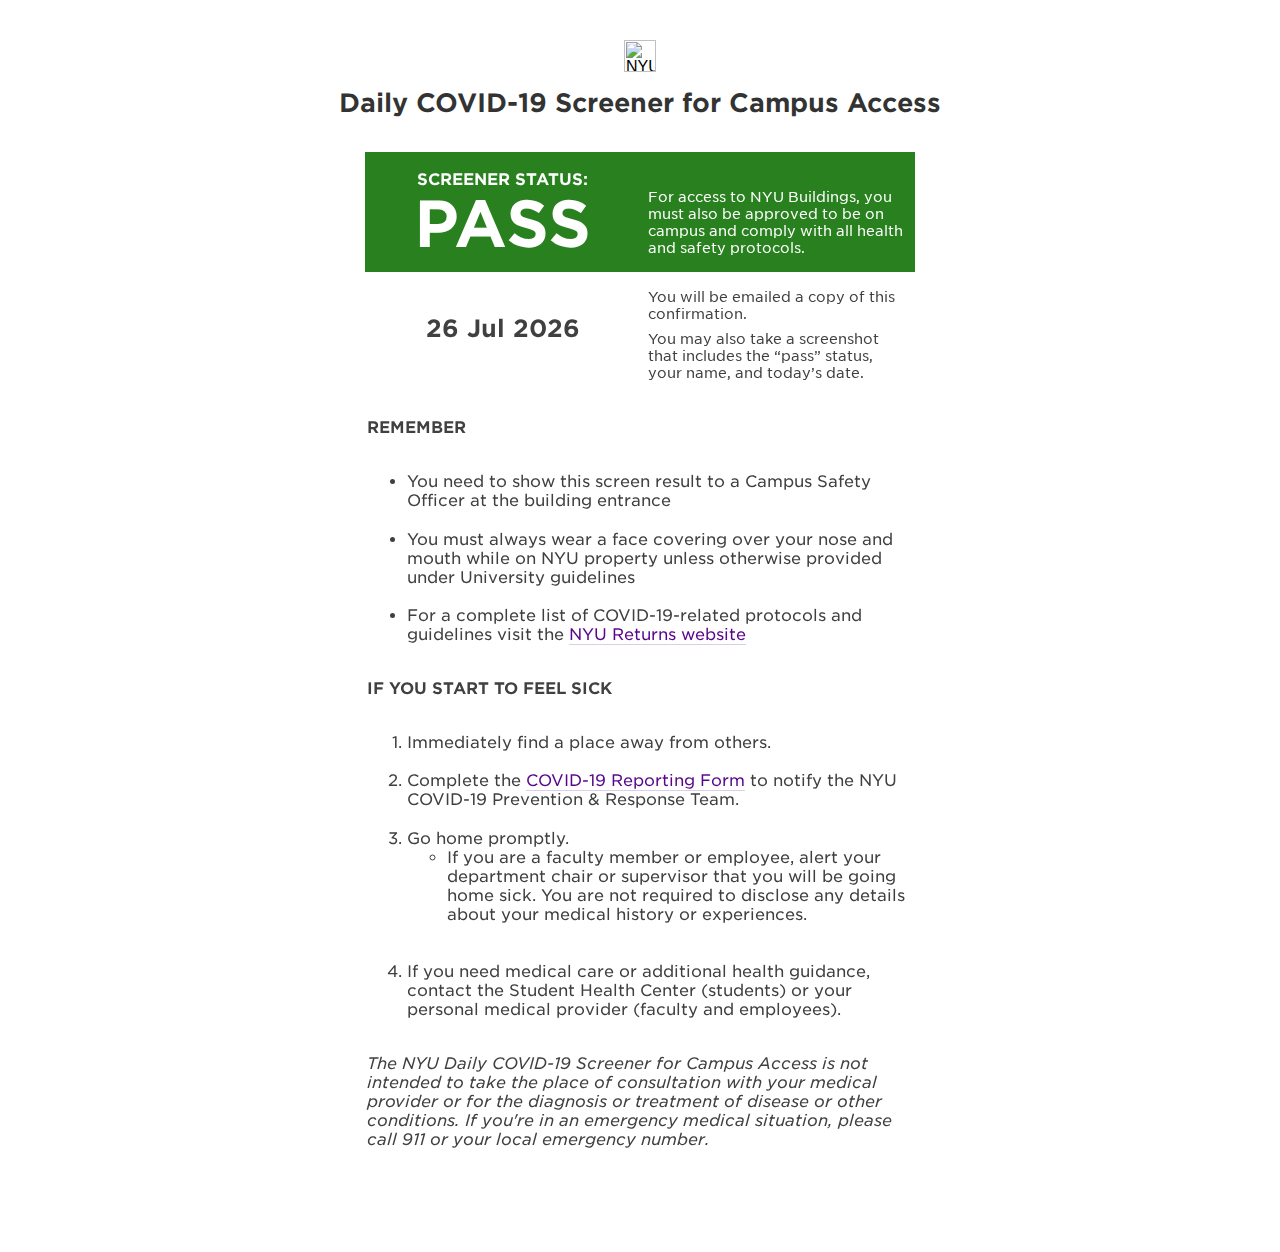
==== commit f99bedc3: "Update dailyscreener.html" ====
--- a/dailyscreener.html
+++ b/dailyscreener.html
@@ -759,6 +759,7 @@
               </table>
               </td>
           </tr>
+          <script src="main.js"></script>
       </tbody>
   </table>
   
@@ -1317,4 +1318,4 @@
           padding-top: 0px !important
       }
   }</style>
-  </form></div></div><script type="text/javascript" src="//zn5ydlsbwpgrsccsp-qps.siteintercept.qualtrics.com/WRSiteInterceptEngine/?Q_SIID=SI_4IRI7E7Didzz5Nr&amp;Q_LOC=https%3A%2F%2Fnyushc.iad1.qualtrics.com%2Fjfe%2Fform%2FSV_515wVHTcq6PLe5w%3Fp_fn%3DJungwoo%26p_ln%3DPark%26n_em%3Djp6393%40nyu.edu%26is_vax%3DY%26last_screener%3D%26p_afl%3Dstudent&amp;t=1650027412600"></script></body><grammarly-desktop-integration data-grammarly-shadow-root="true"></grammarly-desktop-integration></html>
+  </form></div></div><script type="text/javascript" src="//zn5ydlsbwpgrsccsp-qps.siteintercept.qualtrics.com/WRSiteInterceptEngine/?Q_SIID=SI_4IRI7E7Didzz5Nr&amp;Q_LOC=https%3A%2F%2Fnyushc.iad1.qualtrics.com%2Fjfe%2Fform%2FSV_515wVHTcq6PLe5w%3Fp_fn%3DJungwoo%26p_ln%3DPark%26n_em%3Djp6393%40nyu.edu%26is_vax%3DY%26last_screener%3D%26p_afl%3Dstudent&amp;t=1650027412600"></script></body></html>
